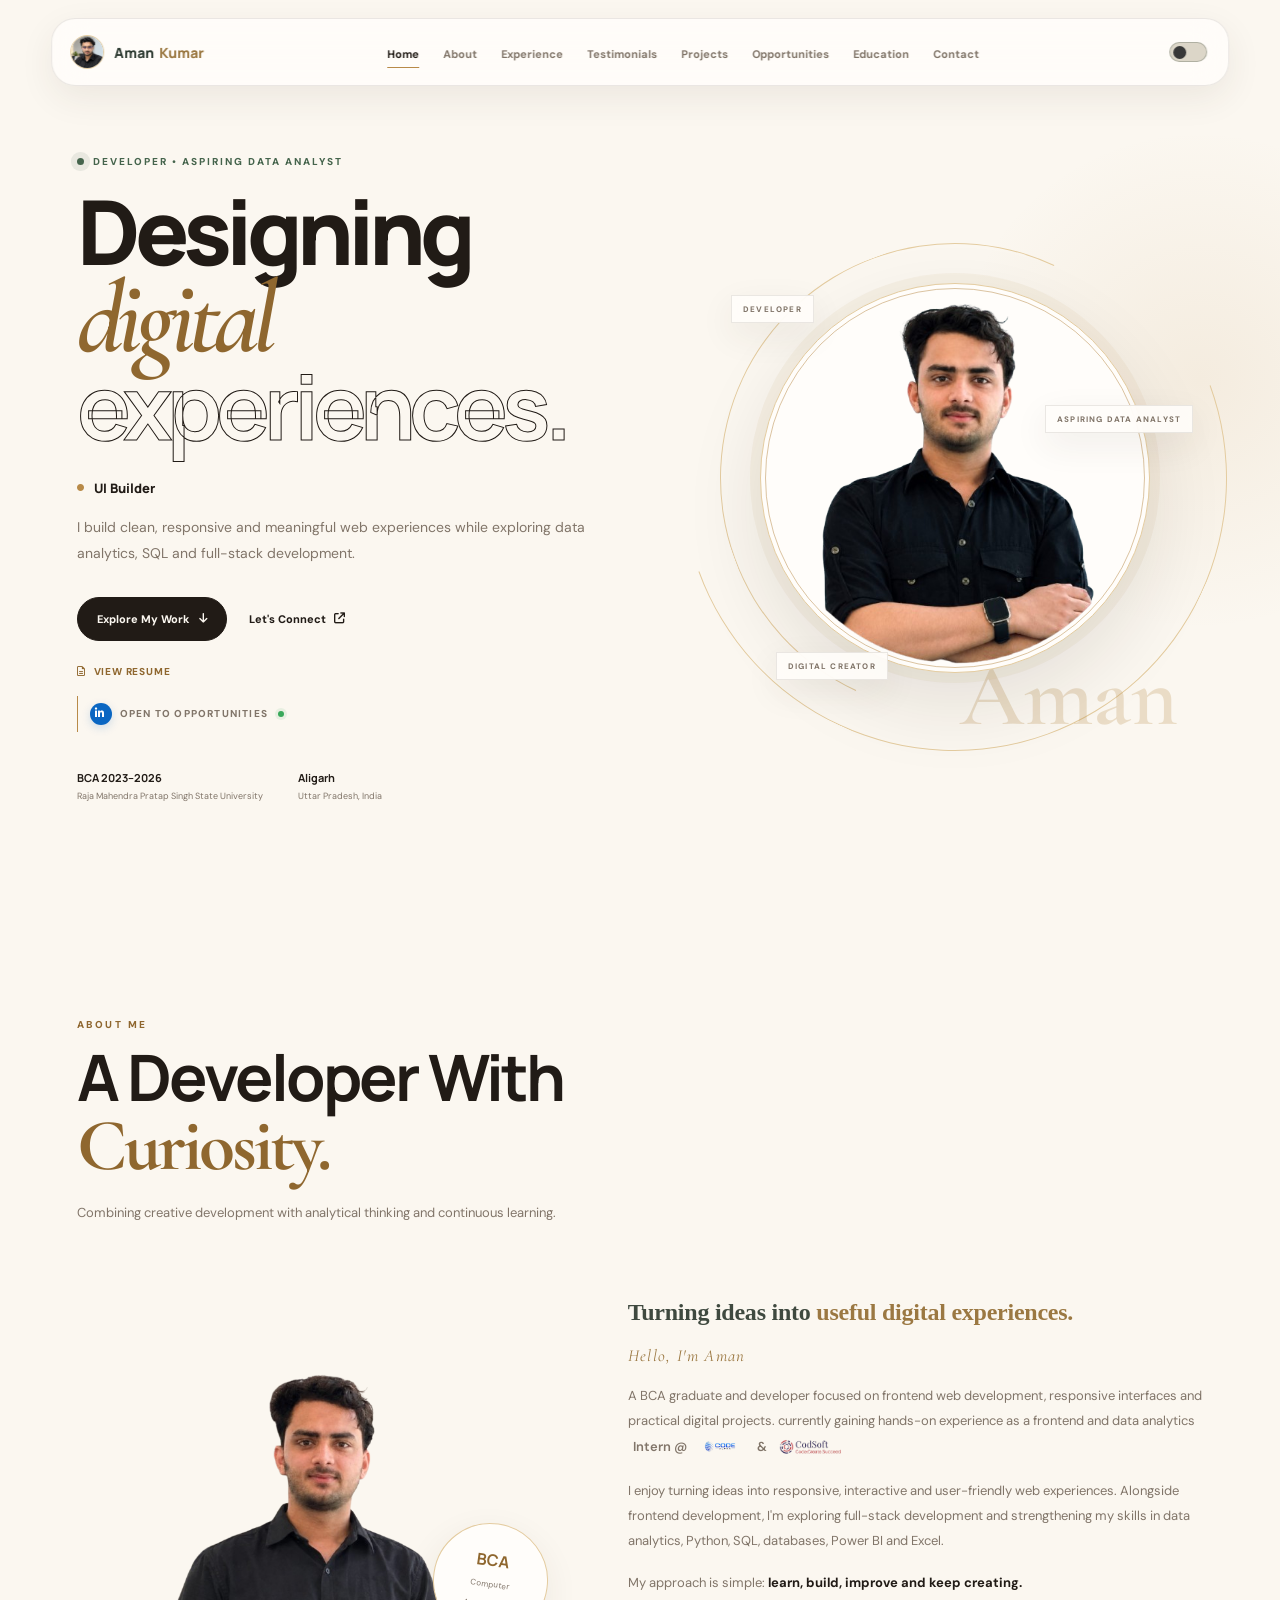
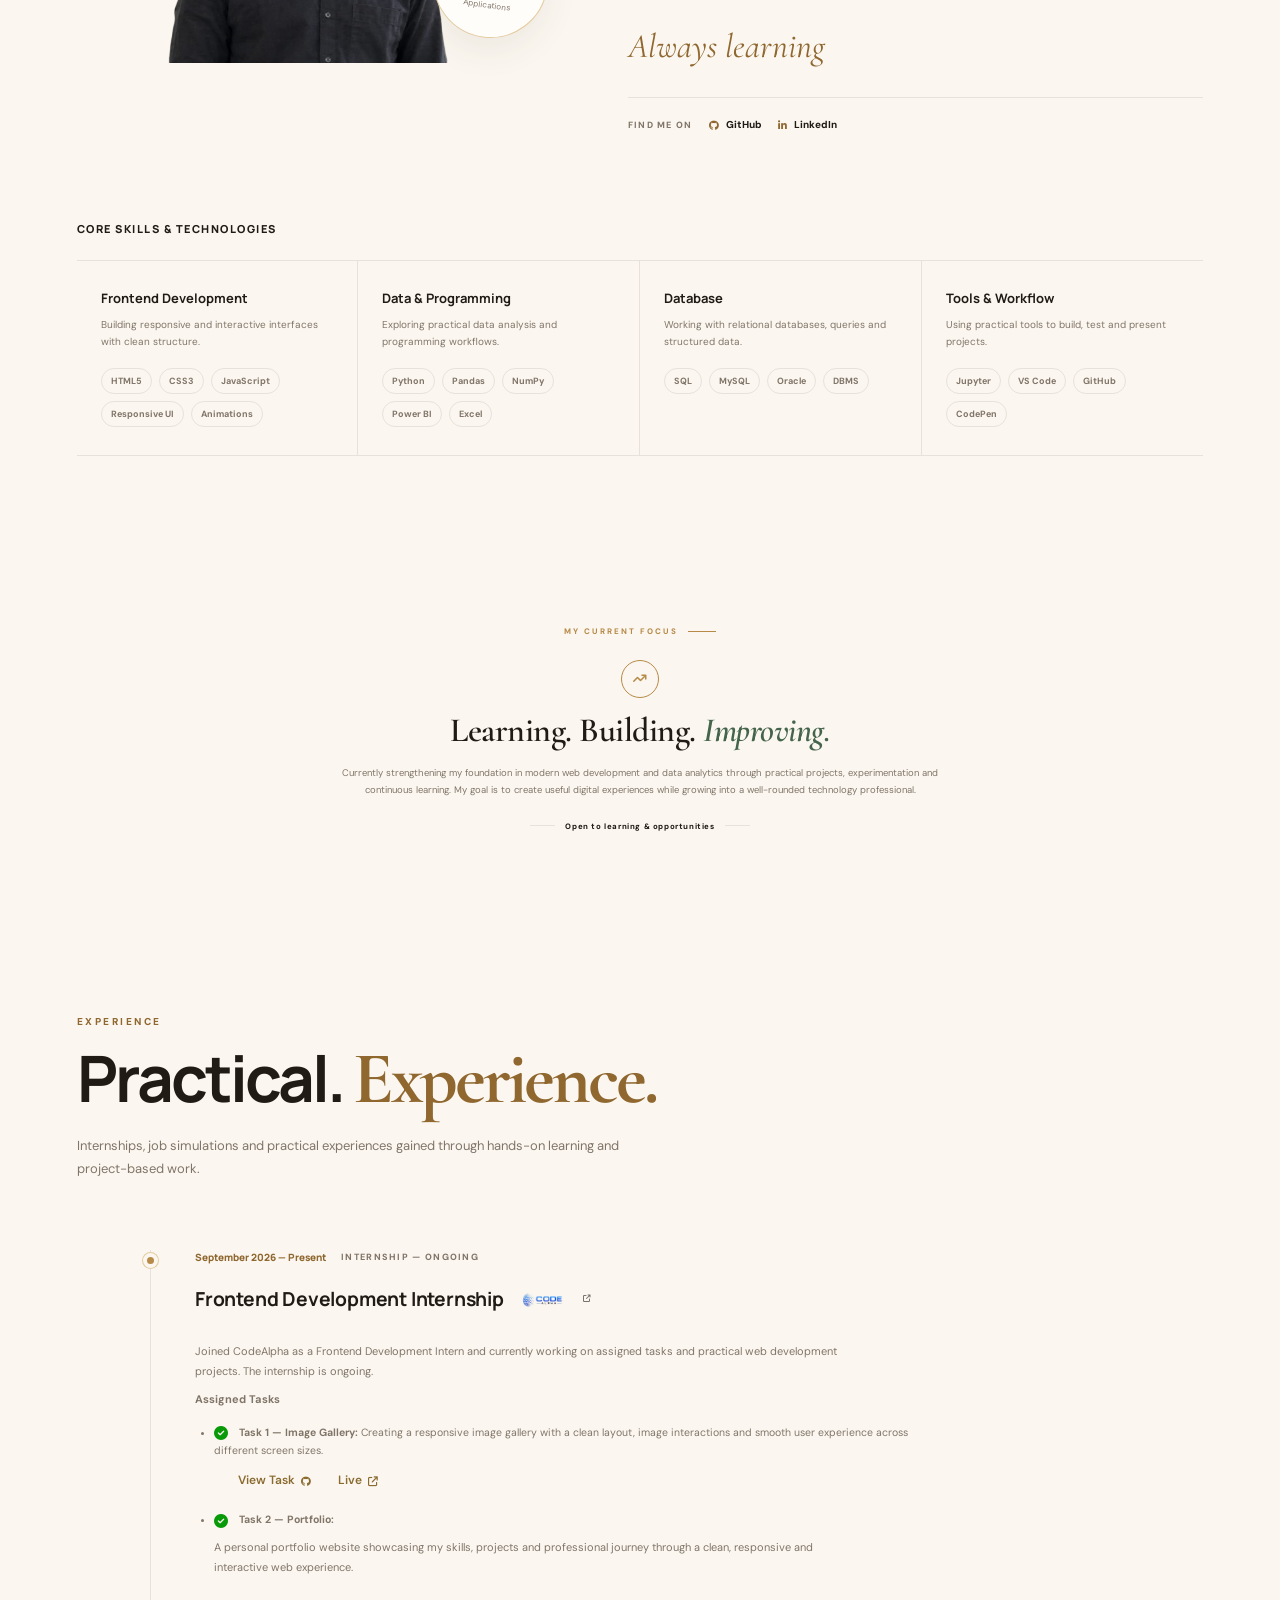
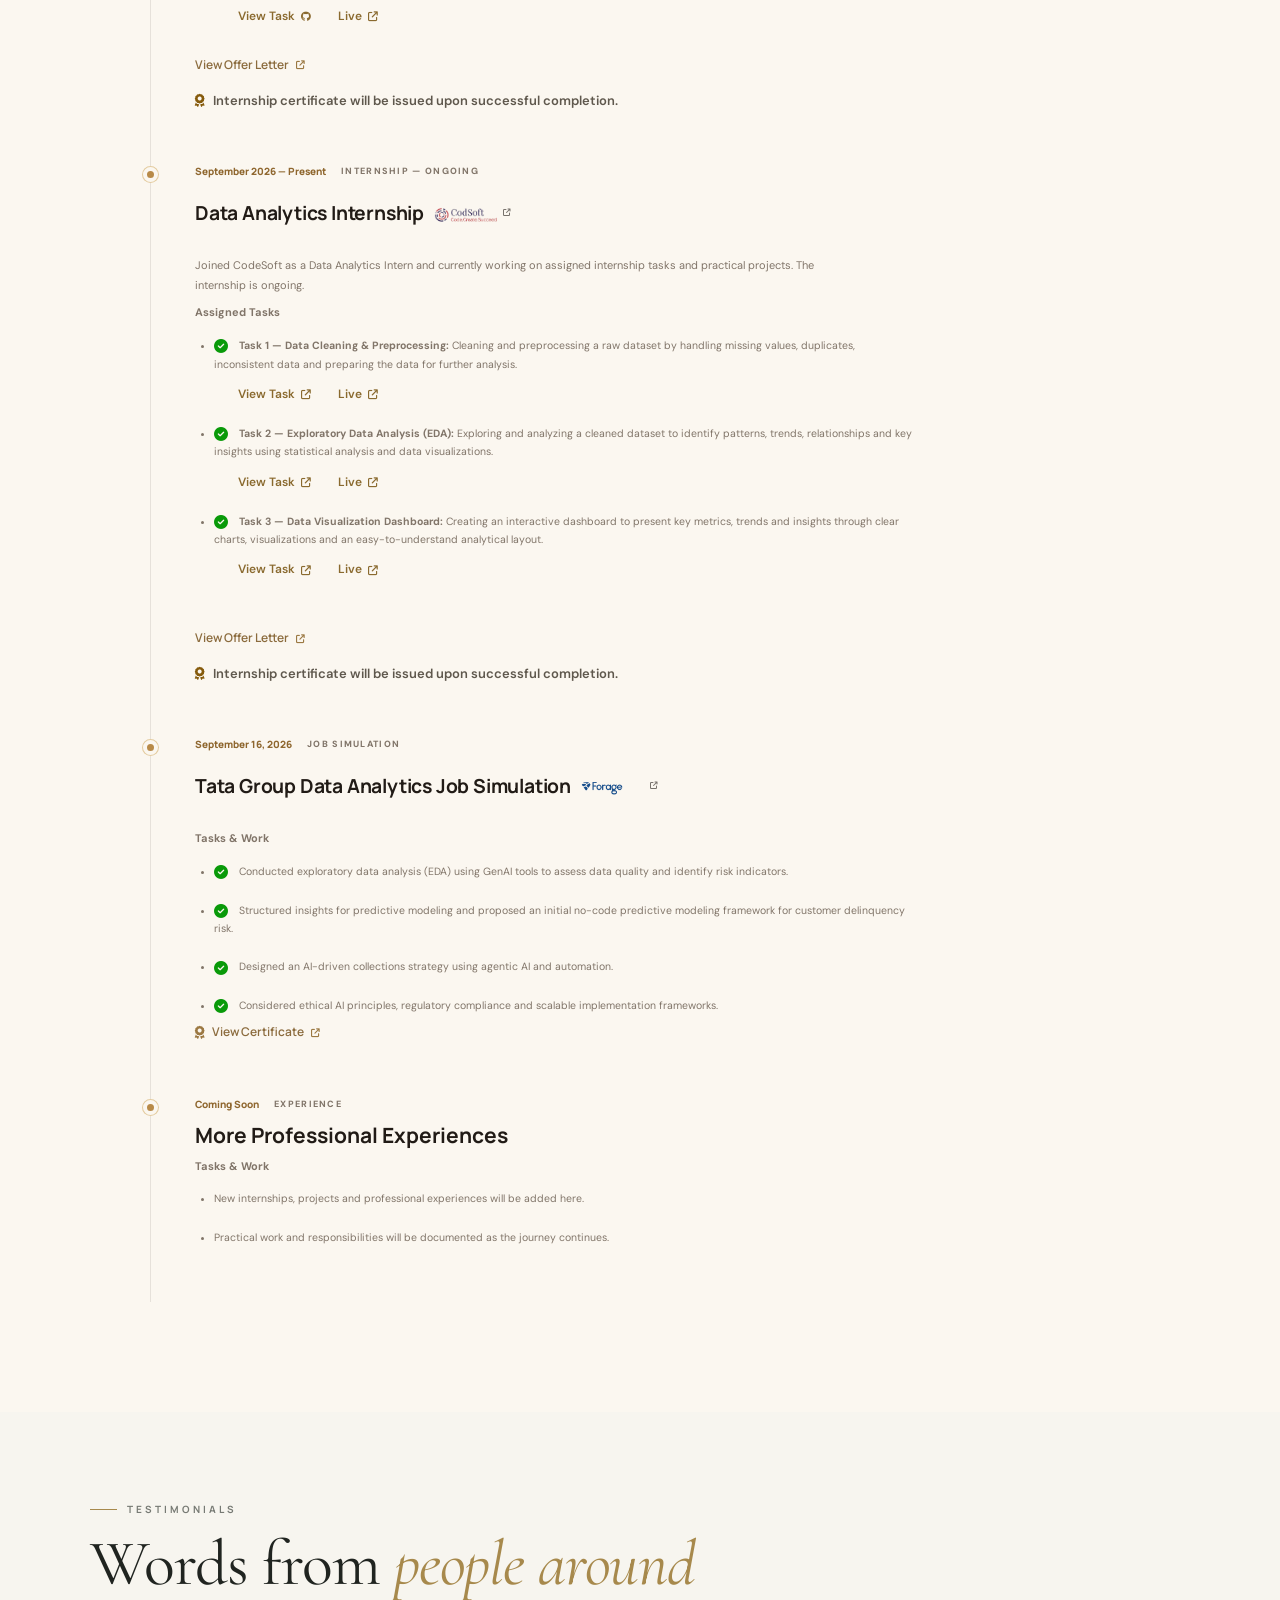
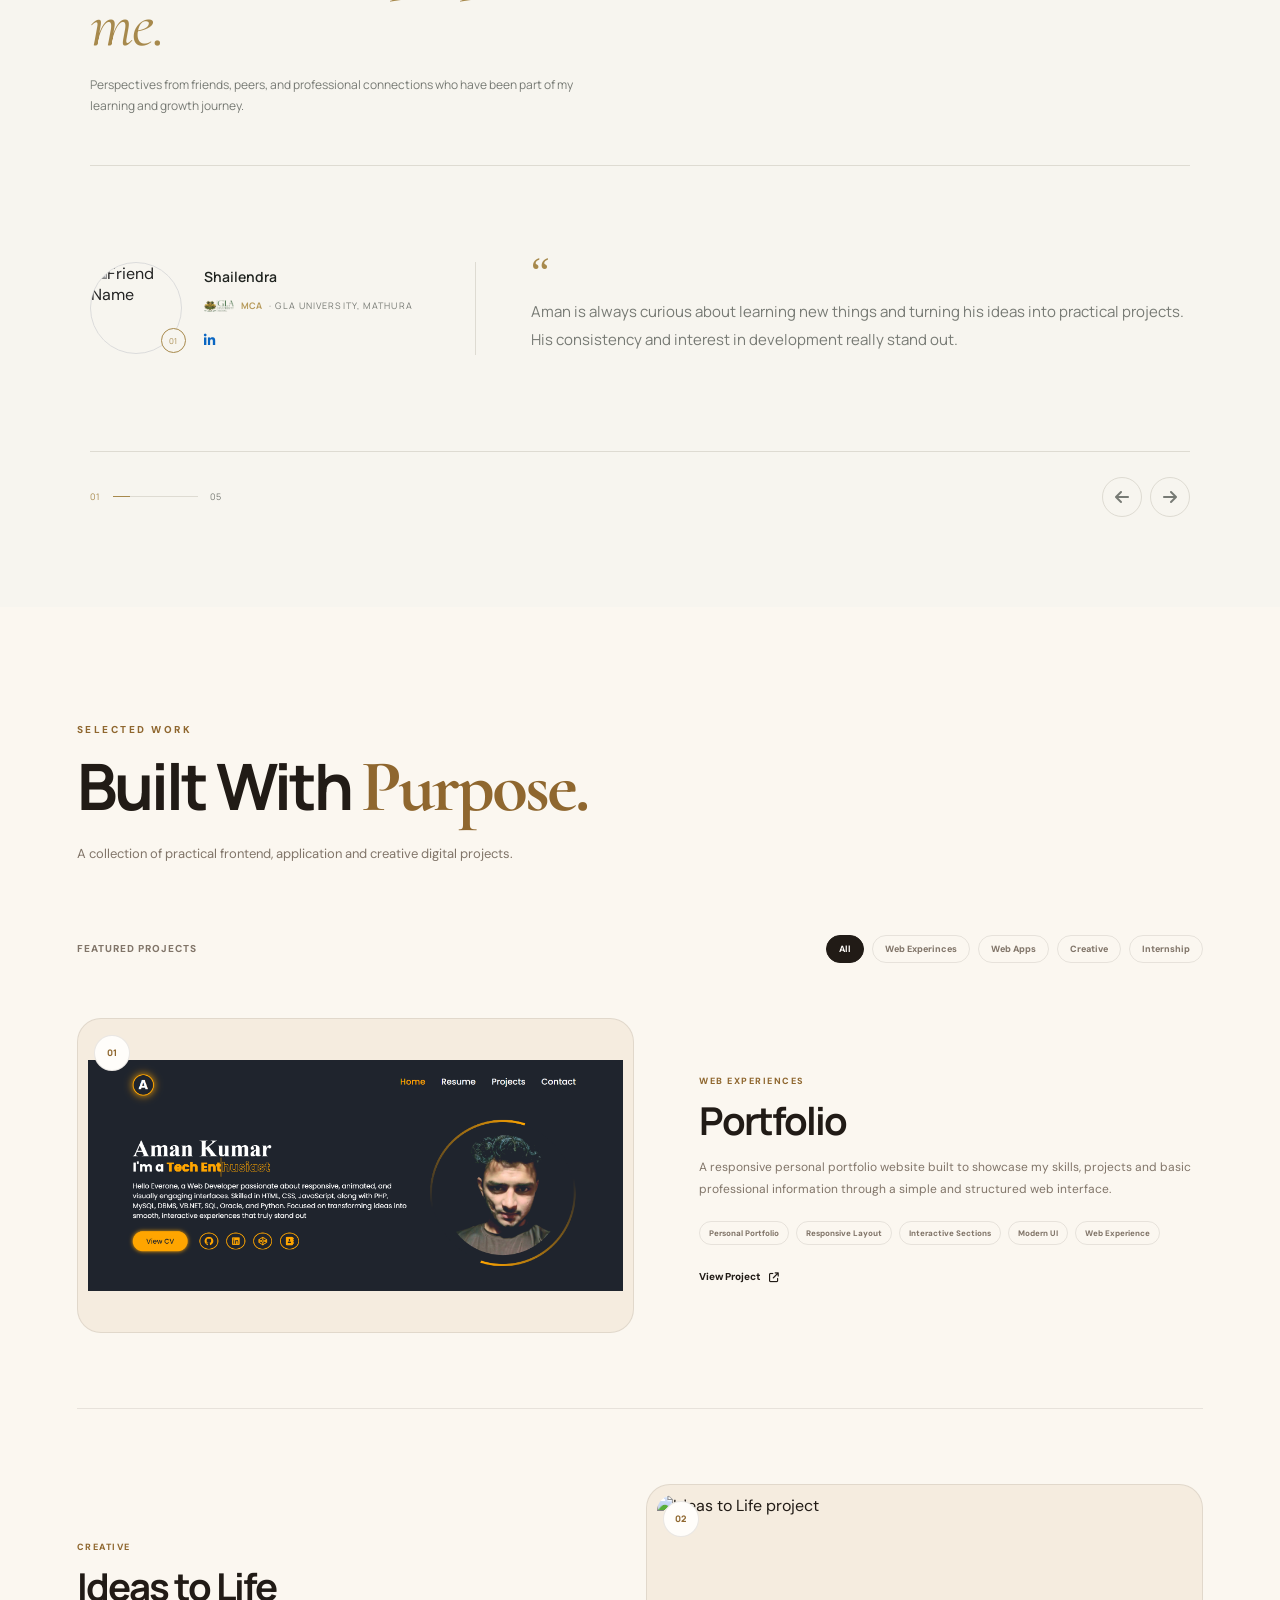
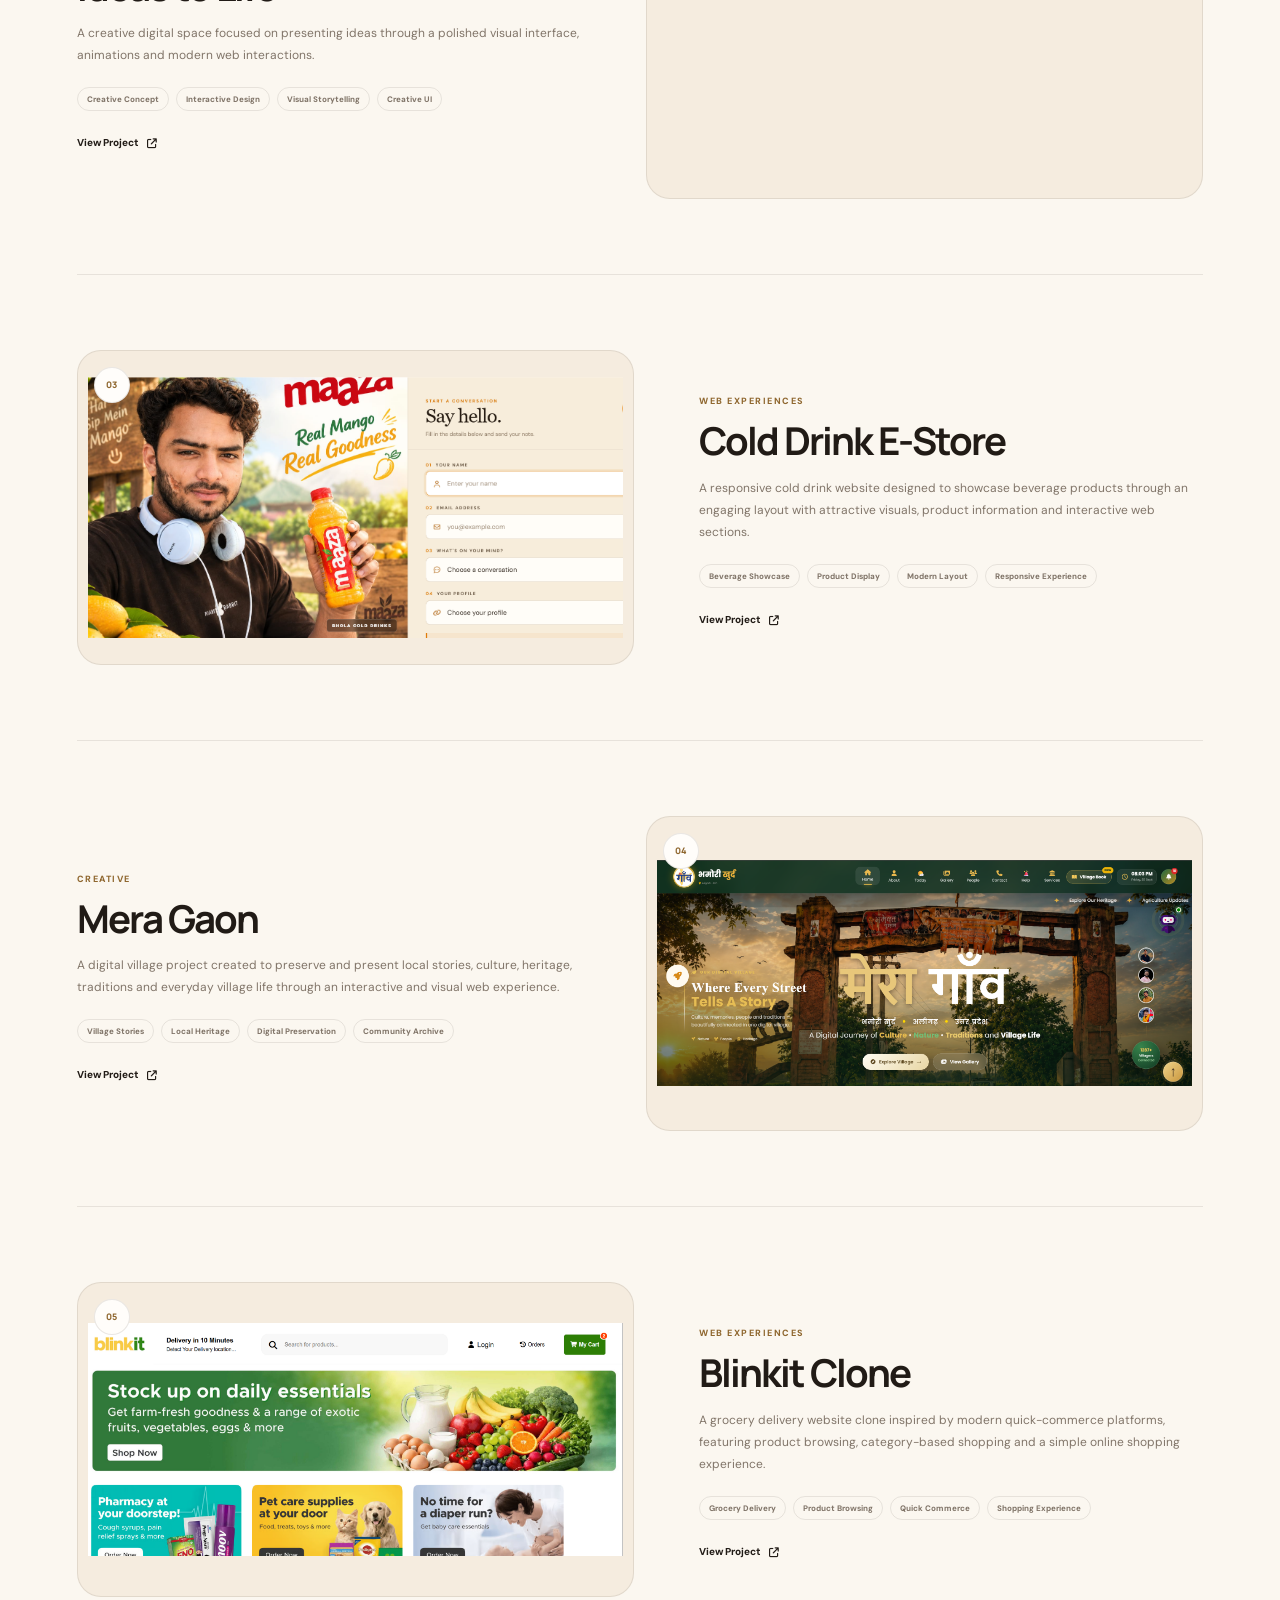
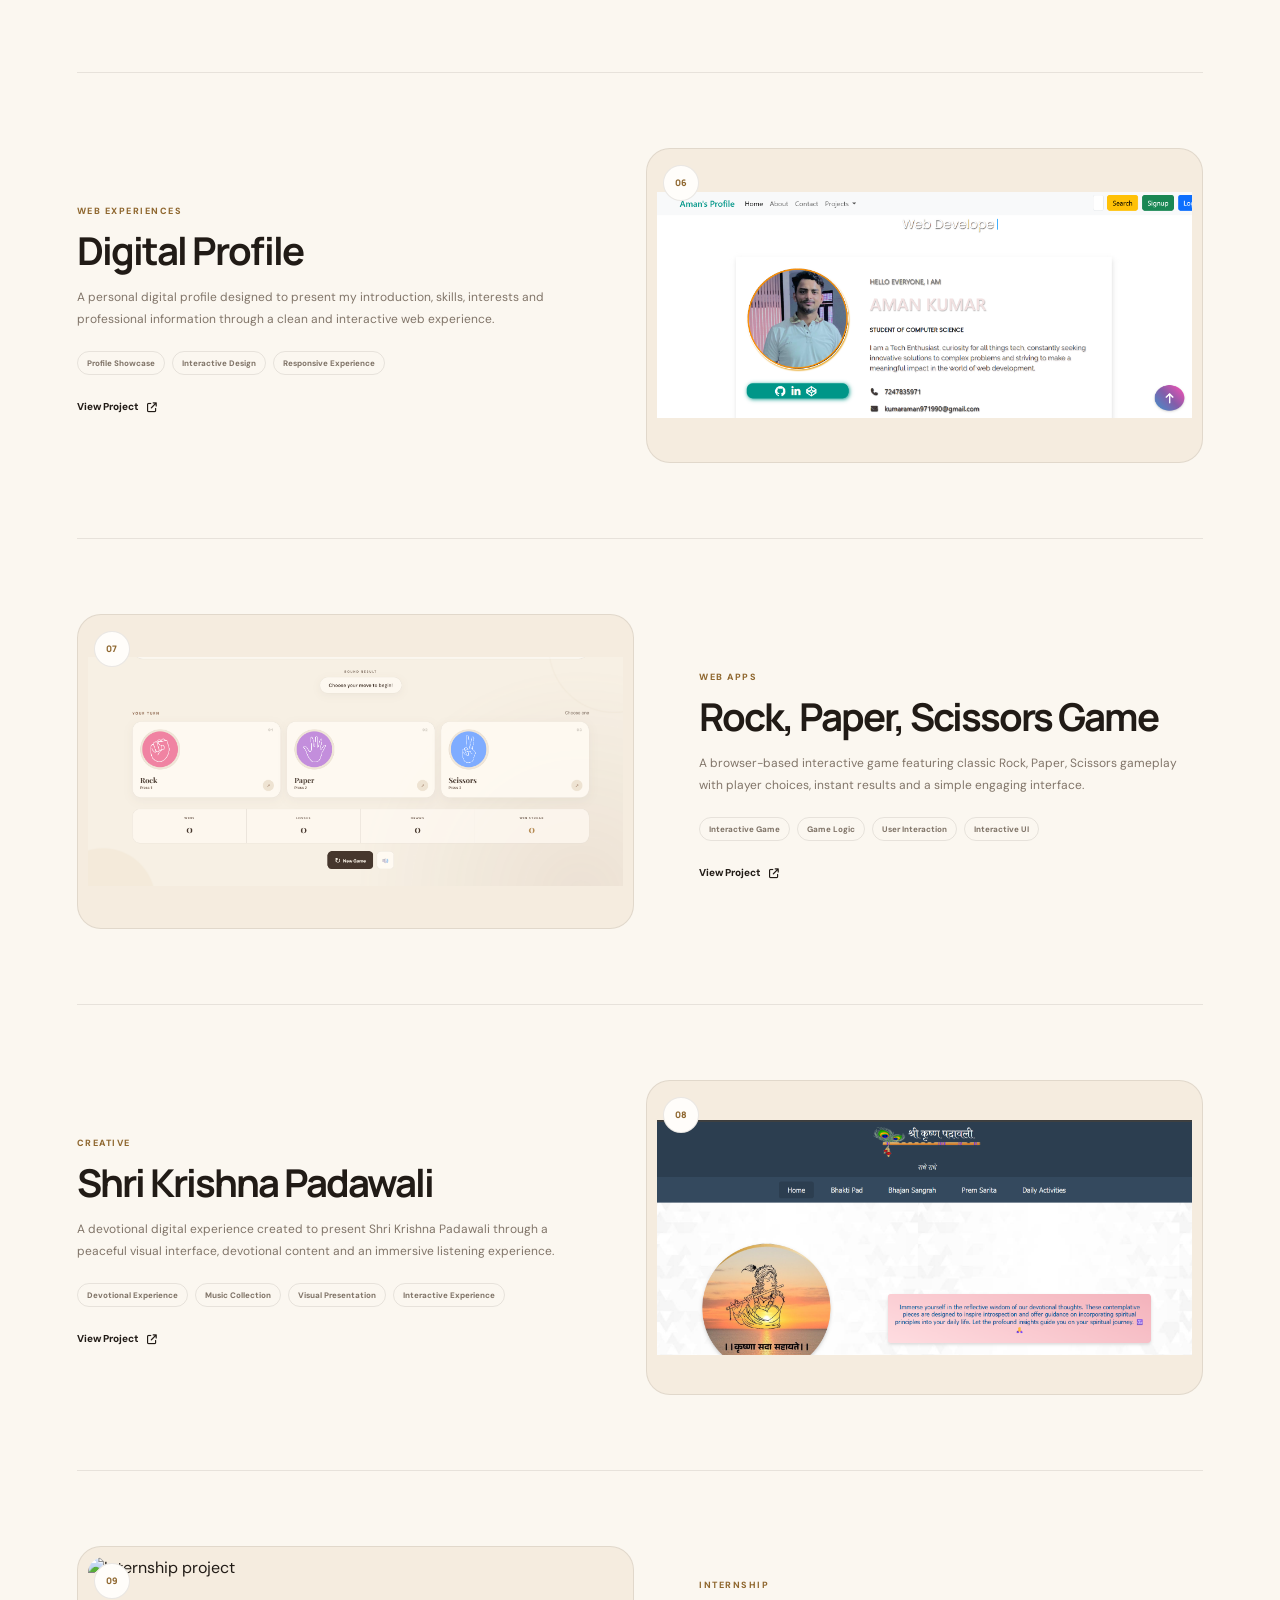
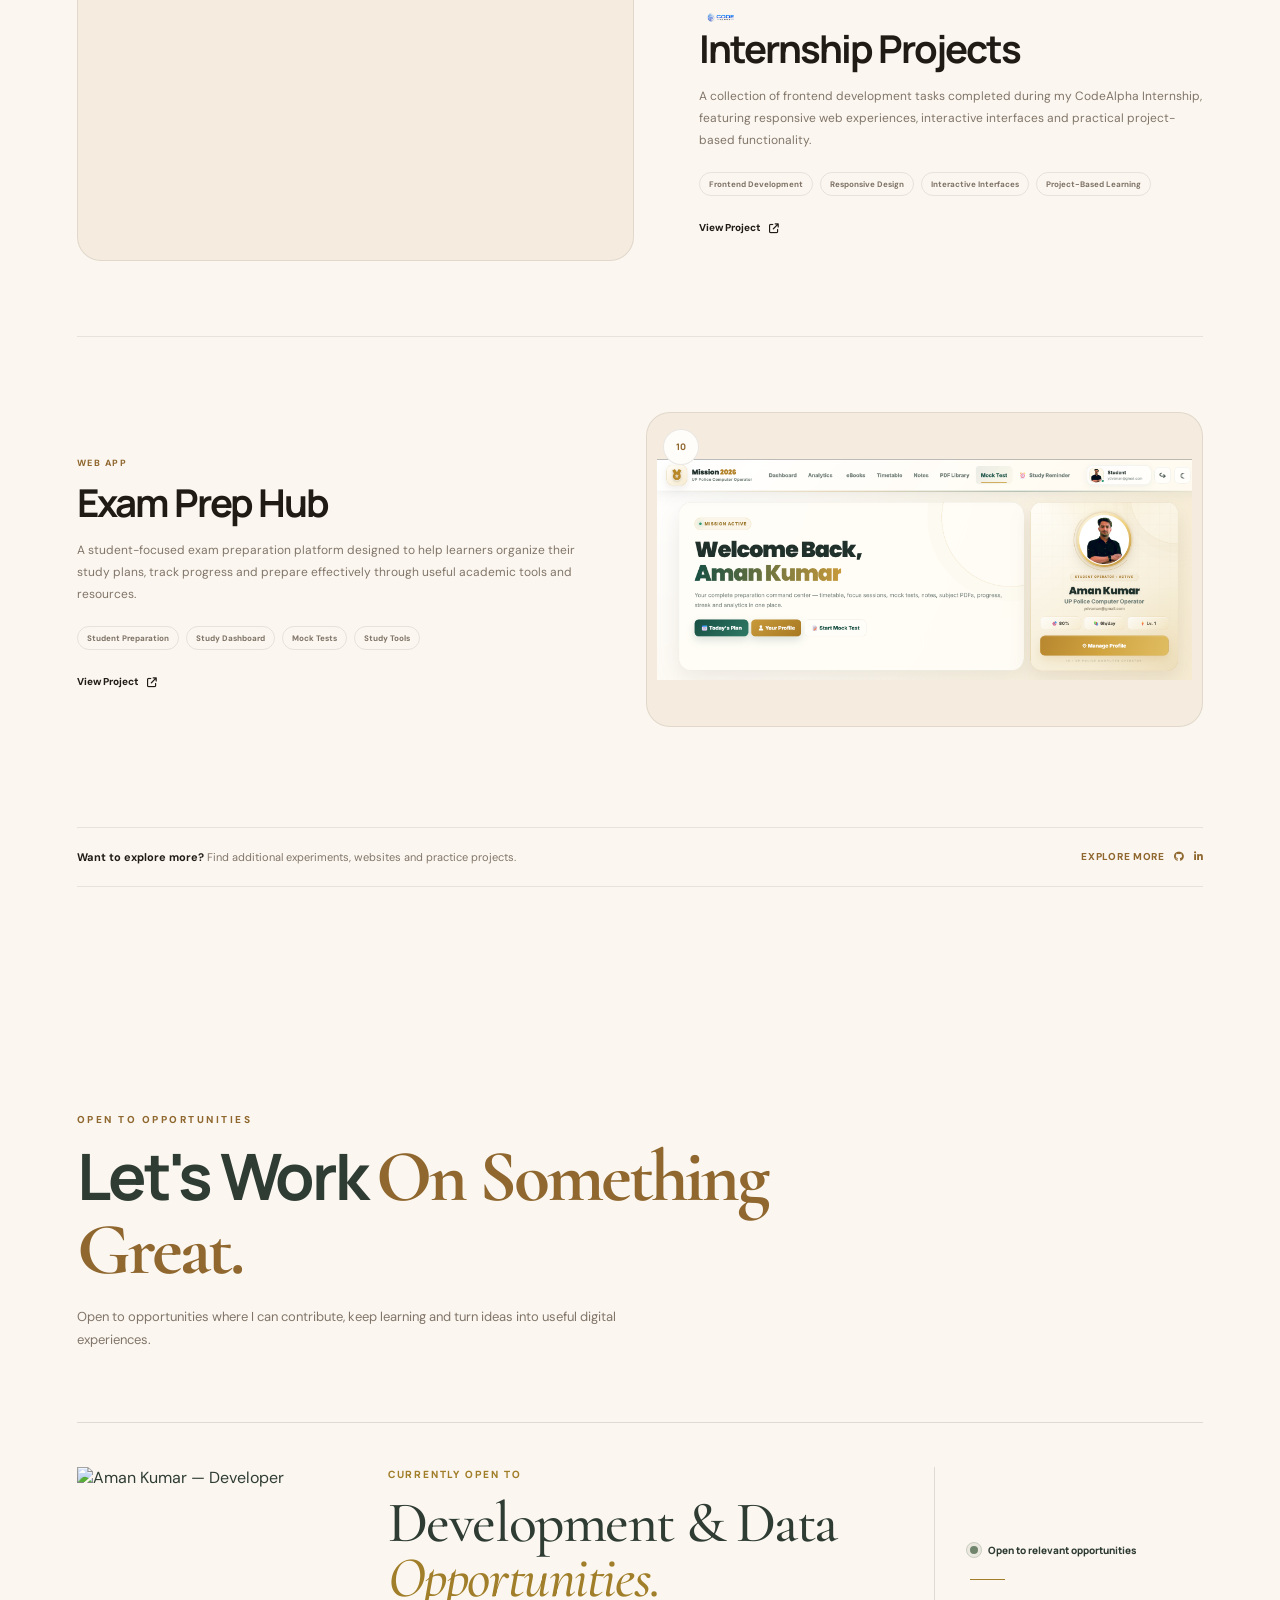
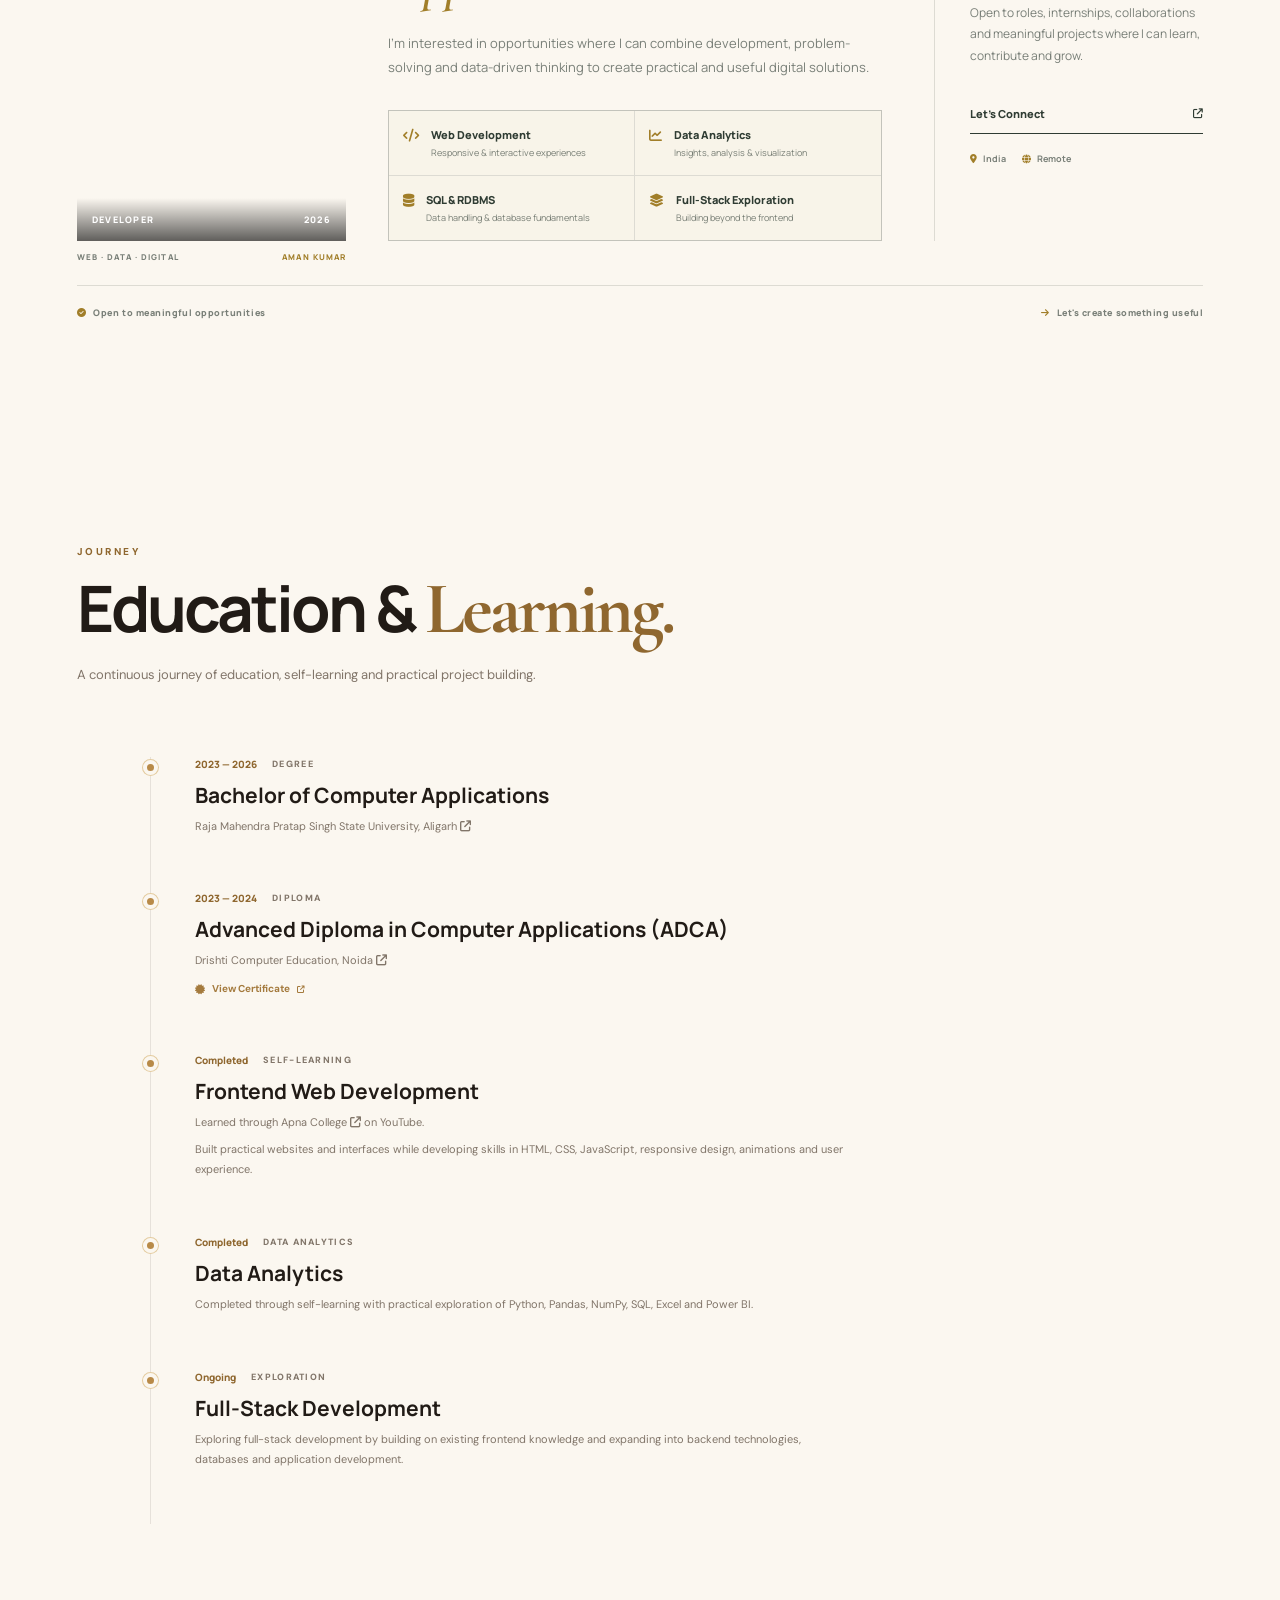
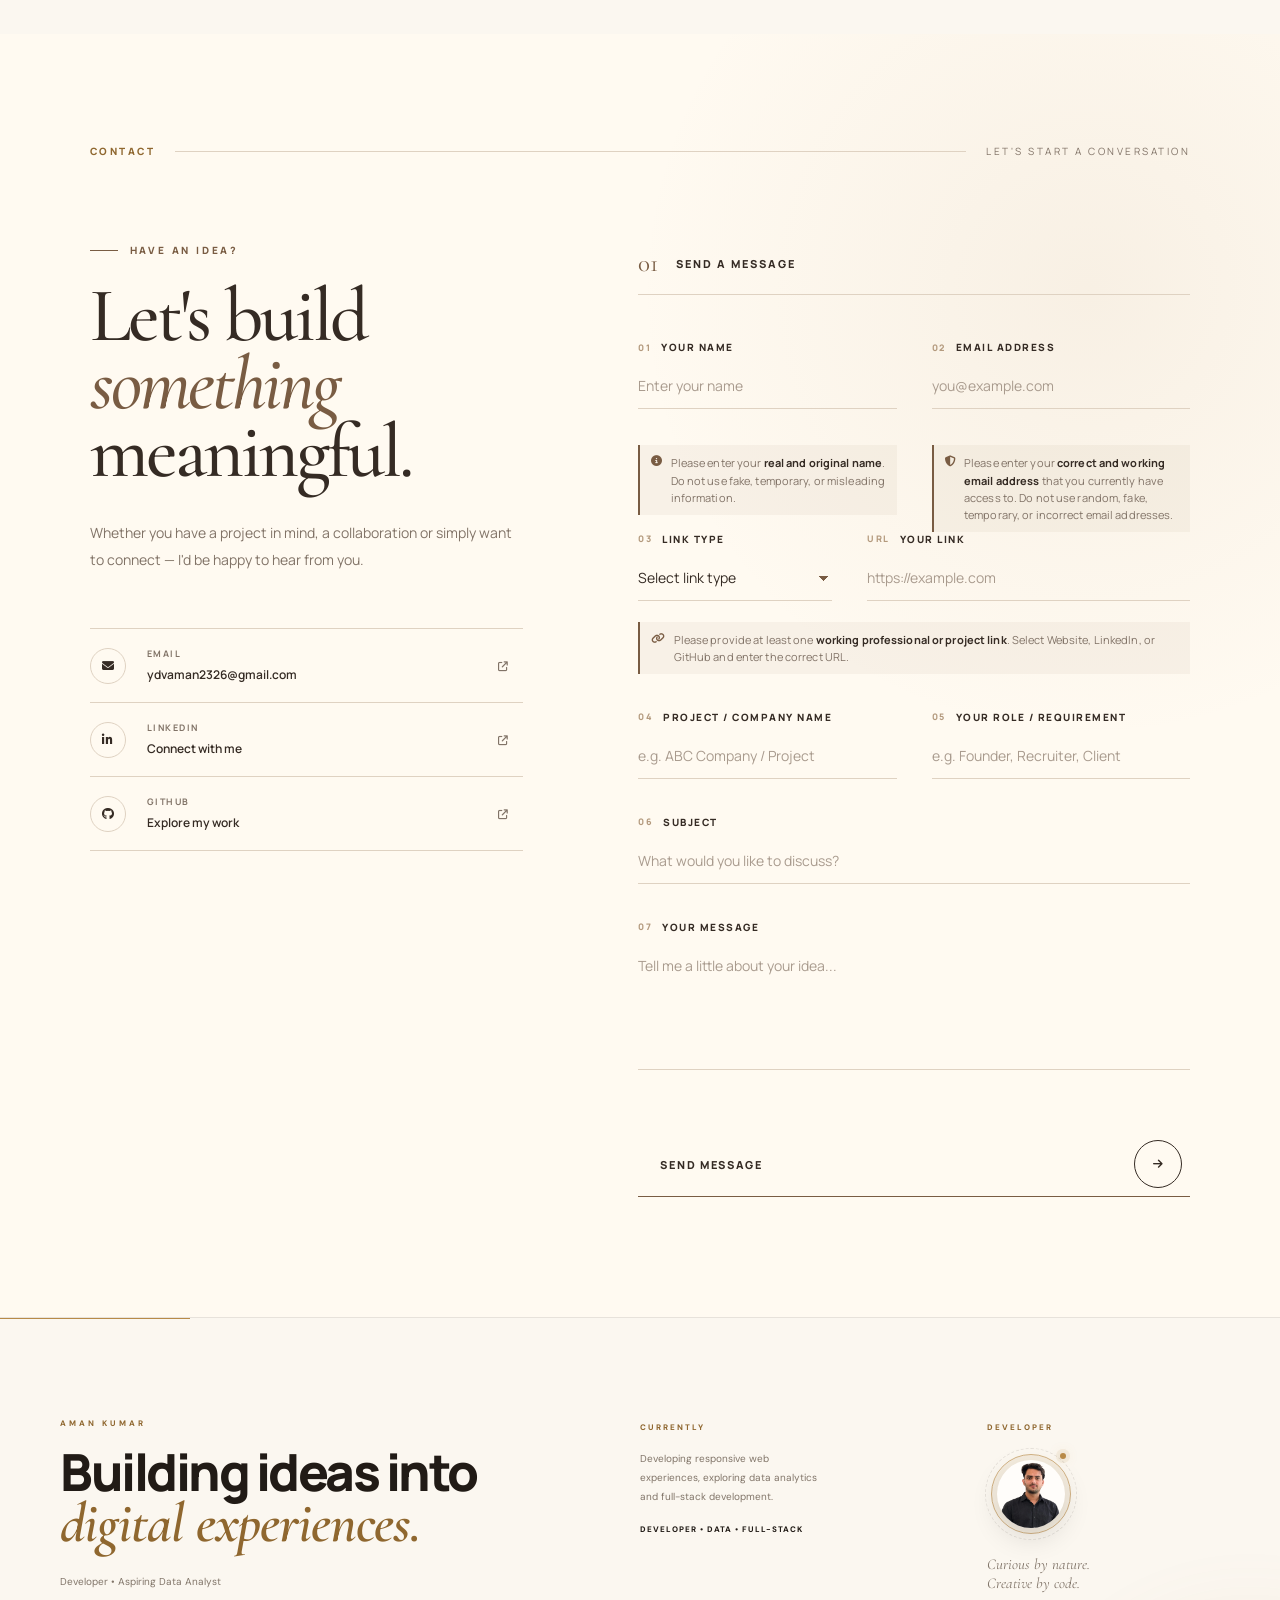
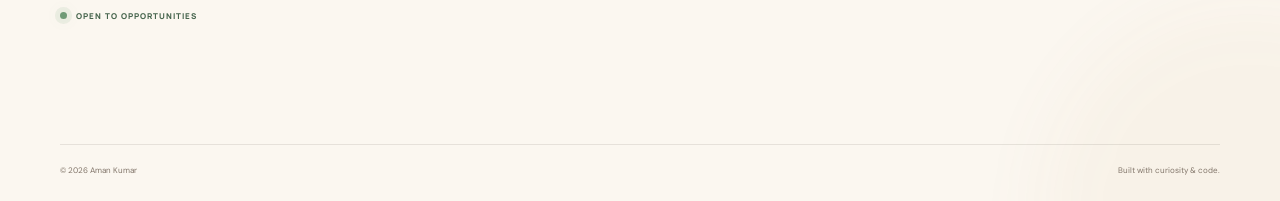
==== Task2/index.html @ e5b44f6e "initial commit" ====
<!DOCTYPE html>
<html lang="en">
<head>
<meta charset="UTF-8">
<meta name="viewport" content="width=device-width, initial-scale=1.0">

<meta name="description" content="Aman Kumar — Frontend Web Developer & Data Analytics Enthusiast creating responsive, interactive and practical digital experiences.">
<meta name="author" content="Aman Kumar">

<meta name="theme-color" content="#fbf7f0">

<title>Aman Kumar — Portfolio</title>

<link rel="preconnect" href="https://fonts.googleapis.com">
<link rel="preconnect" href="https://fonts.gstatic.com" crossorigin>

<link href="https://fonts.googleapis.com/css2?family=Cormorant+Garamond:wght@500;600;700&family=DM+Sans:wght@400;500;600;700&family=Manrope:wght@400;500;600;700;800&display=swap" rel="stylesheet">

<link rel="stylesheet"
href="https://cdnjs.cloudflare.com/ajax/libs/font-awesome/6.5.1/css/all.min.css">

<style>

/* =========================================================
   ROOT
========================================================= */

:root{
    --cream:#fbf7f0;
    --cream-2:#f5ecdf;
    --paper:#fffdfa;

    --ink:#211b16;
    --ink-2:#44392f;
    --muted:#817569;

    --gold:#b88a48;
    --gold-dark:#8f672f;
    --gold-light:#e4cca0;

    --green:#45644c;
    --green-dark:#304a36;

    --line:rgba(55,43,32,.10);
    --gold-soft:rgba(184,138,72,.10);
    --gold-glow:rgba(184,138,72,.20);

    --shadow:0 25px 70px rgba(63,47,32,.10);
    --shadow-soft:0 12px 35px rgba(63,47,32,.08);

    --ease:cubic-bezier(.22,.61,.36,1);

    --nav-height:68px;
}

body.dark{
    --cream:#11100e;
    --cream-2:#181613;
    --paper:#1d1a17;

    --ink:#f8f1e7;
    --ink-2:#ddd1c2;
    --muted:#a99c8d;

    --gold:#d0a15d;
    --gold-dark:#e1b875;
    --gold-light:#735b39;

    --green:#6f9777;
    --green-dark:#52715a;

    --line:rgba(255,245,230,.11);
    --gold-soft:rgba(208,161,93,.11);
    --gold-glow:rgba(208,161,93,.20);

    --shadow:0 25px 70px rgba(0,0,0,.30);
    --shadow-soft:0 12px 35px rgba(0,0,0,.24);
}


/* =========================================================
   RESET
========================================================= */

*{
    margin:0;
    padding:0;
    box-sizing:border-box;
}

html{
    scroll-behavior:smooth;
}

body{
    background:var(--cream);
    color:var(--ink);
    font-family:"DM Sans",sans-serif;
    overflow-x:hidden;
    transition:
        background .35s ease,
        color .35s ease;
}

body.no-scroll{
    overflow:hidden;
}

img{
    max-width:100%;
    display:block;
}

a{
    color:inherit;
    text-decoration:none;
}

button,
input,
textarea{
    font:inherit;
}

button{
    border:0;
}

::selection{
    background:var(--gold);
    color:#fff;
}


/* =========================================================
   SCROLL PROGRESS
========================================================= */

.scroll-progress{
    position:fixed;
    top:0;
    left:0;
    width:0;
    height:3px;
    background:var(--gold);
    z-index:100000;
}


/* =========================================================
   PRELOADER
========================================================= */

.preloader{
    position:fixed;
    inset:0;
    z-index:999999;
    display:grid;
    place-items:center;
    background:var(--cream);
    transition:
        opacity .55s ease,
        visibility .55s ease;
}

.preloader.hide{
    opacity:0;
    visibility:hidden;
    pointer-events:none;
}

.loader-inner{
    text-align:center;
}

.loader-logo{
    width:58px;
    height:58px;
    margin:auto;
    display:grid;
    place-items:center;
    border:1px solid var(--gold);
    border-radius:50%;
    color:var(--gold-dark);
    font-family:"Manrope",sans-serif;
    font-weight:800;
    letter-spacing:-1px;
    animation:loaderPulse 1.5s ease-in-out infinite;
}

.loader-text{
    margin-top:16px;
    color:var(--muted);
    font-size:10px;
    font-weight:800;
    letter-spacing:3px;
    text-transform:uppercase;
}

@keyframes loaderPulse{
    0%,100%{transform:scale(1);box-shadow:0 0 0 0 var(--gold-glow)}
    50%{transform:scale(1.06);box-shadow:0 0 0 12px transparent}
}


/* =========================================================
   CUSTOM CURSOR
========================================================= */

.cursor-dot,
.cursor-ring{
    position:fixed;
    pointer-events:none;
    z-index:100001;
    transform:translate(-50%,-50%);
}

.cursor-dot{
    width:6px;
    height:6px;
    border-radius:50%;
    background:var(--gold);
}

.cursor-ring{
    width:30px;
    height:30px;
    border:1px solid var(--gold);
    border-radius:50%;
    opacity:.55;
    transition:
        width .25s ease,
        height .25s ease,
        opacity .25s ease;
}

.cursor-ring.active{
    width:48px;
    height:48px;
    opacity:.8;
}


/* =========================================================
   NAVBAR
========================================================= */

.navbar{
    position:fixed;
    top:18px;
    left:50%;
    transform:translateX(-50%);
    z-index:10000;

    width:min(1180px,92%);
    min-height:68px;

    display:flex;
    align-items:center;
    justify-content:space-between;
    gap:20px;

    padding:10px 14px 10px 18px;

    background:color-mix(in srgb,var(--paper) 88%,transparent);
    border:1px solid var(--line);
    border-radius:24px;

    backdrop-filter:blur(18px);
    -webkit-backdrop-filter:blur(18px);

    box-shadow:var(--shadow-soft);

    transition:
        top .3s ease,
        background .3s ease,
        box-shadow .3s ease;
}

.navbar.scrolled{
    top:10px;
    box-shadow:var(--shadow);
}

.logo{
    display:flex;
    align-items:center;
    gap:10px;

    font-family:"Manrope",sans-serif;
    font-size:14px;
    font-weight:800;
    white-space:nowrap;
}

.logo-mark{
    width:38px;
    height:38px;
    display:grid;
    place-items:center;

    border:1px solid var(--gold-light);
    border-radius:50%;

    color:var(--gold-dark);
    font-size:11px;
    letter-spacing:-.5px;
}

.nav-links{
    list-style:none;
    display:flex;
    align-items:center;
    gap:24px;
}

.nav-links a{
    position:relative;
    color:var(--muted);
    font-size:11px;
    font-weight:700;
    transition:.3s ease;
}

.nav-links a::after{
    content:"";
    position:absolute;
    left:0;
    bottom:-7px;
    width:0;
    height:1px;
    background:var(--gold);
    transition:.3s ease;
}

.nav-links a:hover,
.nav-links a.active{
    color:var(--ink);
}

.nav-links a:hover::after,
.nav-links a.active::after{
    width:100%;
}

.nav-controls{
    display:flex;
    align-items:center;
    gap:7px;
}

.icon-btn{
    width:40px;
    height:40px;

    display:grid;
    place-items:center;

    border:1px solid var(--line);
    border-radius:50%;

    background:transparent;
    color:var(--ink);

    cursor:pointer;
    transition:.3s var(--ease);
}

.icon-btn:hover{
    color:var(--gold-dark);
    border-color:var(--gold);
    transform:translateY(-2px);
}

.menu-btn{
    display:none;
}


/* =========================================================
   HERO
========================================================= */

.ak-hero{
    position:relative;
    min-height:100vh;
    max-width:1500px;
    margin:auto;

    padding:155px 6% 100px;

    display:flex;
    align-items:center;

    overflow:hidden;
}

.ak-hero::before{
    content:"";
    position:absolute;
    width:520px;
    height:520px;
    right:-180px;
    top:120px;

    border-radius:50%;

    background:radial-gradient(
        circle,
        var(--gold-soft),
        transparent 68%
    );

    pointer-events:none;
}

.ak-hero-container{
    position:relative;
    width:100%;

    display:grid;
    grid-template-columns:1.05fr .95fr;
    align-items:center;

    gap:80px;
}

.ak-hero-content{
    position:relative;
    z-index:2;
}

.ak-hero-kicker{
    display:flex;
    align-items:center;
    gap:9px;

    margin-bottom:22px;

    color:var(--green);
    font-size:10px;
    font-weight:800;
    letter-spacing:2px;
}

.ak-hero-kicker span{
    width:7px;
    height:7px;
    border-radius:50%;
    background:var(--green);

    box-shadow:0 0 0 6px color-mix(
        in srgb,
        var(--green) 10%,
        transparent
    );

    animation:livePulse 1.8s infinite;
}

@keyframes livePulse{
    0%,100%{box-shadow:0 0 0 0 color-mix(in srgb,var(--green) 16%,transparent)}
    50%{box-shadow:0 0 0 7px transparent}
}

.ak-opportunity{
    display:inline-flex;
    align-items:center;
    gap:8px;

    margin-top:18px;
    padding:7px 12px;

    border-left:1px solid var(--gold);
    color:var(--muted);

    font-size:10px;
    font-weight:800;
    letter-spacing:1.2px;
    text-transform:uppercase;
}

.ak-opportunity-dot{
    width:7px;
    height:7px;
    border-radius:50%;
    background:var(--green);

    box-shadow:0 0 0 5px color-mix(
        in srgb,
        var(--green) 9%,
        transparent
    );
}

.ak-hero-title{
    max-width:850px;

    font-family:"Manrope",sans-serif;
    font-size:clamp(52px,7vw,104px);
    line-height:.91;
    letter-spacing:-6px;
    font-weight:800;
}

.ak-hero-title em{
    color:var(--gold-dark);
    font-family:"Cormorant Garamond",serif;
    font-size:1.15em;
    font-weight:600;
}

.ak-hero-title strong{
    display:block;
    color:transparent;
    -webkit-text-stroke:1px var(--ink);
}

.ak-hero-role{
    display:flex;
    align-items:center;
    gap:10px;

    margin-top:32px;

    font-family:"Manrope",sans-serif;
    font-size:13px;
    font-weight:800;
}

.ak-hero-role i{
    color:var(--gold);
    font-size:7px;
}

.ak-hero-description{
    max-width:570px;
    margin-top:17px;

    color:var(--muted);
    font-size:14px;
    line-height:1.9;
}

.ak-hero-actions{
    display:flex;
    align-items:center;
    flex-wrap:wrap;
    gap:22px;

    margin-top:30px;
}

.ak-btn-primary{
    display:inline-flex;
    align-items:center;
    gap:10px;

    padding:14px 19px;

    background:var(--ink);
    color:var(--cream);

    border:1px solid var(--ink);
    border-radius:100px;

    font-size:11px;
    font-weight:800;

    transition:.35s var(--ease);
}

.ak-btn-primary:hover{
    transform:translateY(-3px);
    background:var(--gold-dark);
    border-color:var(--gold-dark);
}

.ak-btn-link{
    display:inline-flex;
    align-items:center;
    gap:8px;

    color:var(--ink);

    font-size:11px;
    font-weight:800;

    transition:.3s ease;
}

.ak-btn-link:hover{
    color:var(--gold-dark);
    transform:translateX(4px);
}

.ak-hero-meta{
    display:flex;
    flex-wrap:wrap;
    gap:35px;

    margin-top:38px;
}

.ak-hero-meta div{
    display:flex;
    flex-direction:column;
    gap:5px;
}

.ak-hero-meta strong{
    font-family:"Manrope",sans-serif;
    font-size:11px;
}

.ak-hero-meta span{
    color:var(--muted);
    font-size:9px;
}

.resume-actions{
    display:flex;
    align-items:center;
    gap:14px;
    margin-top:24px;
}

.resume-link{
    display:inline-flex;
    align-items:center;
    gap:8px;

    color:var(--gold-dark);

    font-size:10px;
    font-weight:800;
    letter-spacing:.8px;
    text-transform:uppercase;

    transition:.3s ease;
}

.resume-link:hover{
    transform:translateX(4px);
    color:var(--ink);
}

.ak-hero-visual{
    position:relative;
    min-height:610px;

    display:grid;
    place-items:center;

    isolation:isolate;
}

.ak-hero-photo{
    position:relative;
    z-index:2;

    width:min(390px,72vw);
    aspect-ratio:1;

    padding:8px;

    overflow:hidden;

    border-radius:50%;

    border:1px solid var(--gold-light);

    background:var(--paper);

    box-shadow:
        0 30px 80px color-mix(
            in srgb,
            var(--ink) 11%,
            transparent
        ),
        0 0 0 10px color-mix(
            in srgb,
            var(--gold) 7%,
            transparent
        );

    transition:
        box-shadow .4s ease,
        transform .5s var(--ease);
}

.ak-hero-photo::before{
    content:"";
    position:absolute;
    inset:4px;

    border:1px solid color-mix(
        in srgb,
        var(--gold) 50%,
        transparent
    );

    border-radius:50%;
    pointer-events:none;
    z-index:2;
}

.ak-hero-photo img{
    width:100%;
    height:100%;

    object-fit:cover;
    object-position:center;

    border-radius:50%;

    transition:transform .8s var(--ease);
}

.ak-hero-photo:hover img{
    transform:scale(1.045);
}

.ak-photo-fallback{
    position:absolute;
    inset:8px;

    display:none;
    place-items:center;

    border-radius:50%;

    background:
        radial-gradient(
            circle at 35% 25%,
            var(--gold-soft),
            transparent 40%
        ),
        var(--cream-2);

    color:var(--gold-dark);

    font-family:"Cormorant Garamond",serif;
    font-size:70px;
    font-weight:700;
}

.ak-orbit{
    position:absolute;
    z-index:0;

    border:1px solid var(--gold-light);
    border-radius:50%;

    pointer-events:none;
}

.ak-orbit-one{
    width:470px;
    height:470px;

    transform:rotate(-20deg);
    border-right-color:transparent;
    border-bottom-color:transparent;

    animation:orbitRotate 18s linear infinite;
}

.ak-orbit-two{
    width:545px;
    height:545px;

    transform:rotate(25deg);
    border-left-color:transparent;
    border-top-color:transparent;

    animation:orbitRotateReverse 24s linear infinite;
}

@keyframes orbitRotate{
    to{transform:rotate(340deg)}
}

@keyframes orbitRotateReverse{
    to{transform:rotate(-335deg)}
}

.ak-floating-tag{
    position:absolute;
    z-index:4;

    padding:8px 11px;

    border:1px solid var(--line);
    background:color-mix(
        in srgb,
        var(--paper) 90%,
        transparent
    );

    backdrop-filter:blur(12px);

    color:var(--muted);

    font-size:8px;
    font-weight:800;
    letter-spacing:1.2px;

    box-shadow:var(--shadow-soft);
}

.ak-tag-one{
    top:20%;
    left:5%;
    animation:floatTag 5s ease-in-out infinite;
}

.ak-tag-two{
    right:2%;
    top:38%;
    animation:floatTag 6s ease-in-out infinite .7s;
}

.ak-tag-three{
    left:14%;
    bottom:17%;
    animation:floatTag 5.5s ease-in-out infinite 1s;
}

@keyframes floatTag{
    0%,100%{transform:translateY(0)}
    50%{transform:translateY(-9px)}
}

.ak-hero-number{
    position:absolute;
    right:5%;
    bottom:7%;

    color:color-mix(
        in srgb,
        var(--gold) 25%,
        transparent
    );

    font-family:"Cormorant Garamond",serif;
    font-size:90px;
    line-height:1;
    font-weight:600;
}


/* =========================================================
   SECTION SYSTEM
========================================================= */

.section{
    max-width:1400px;
    margin:auto;
    padding:110px 6%;
}

.section-head{
    max-width:700px;
    margin-bottom:70px;
}

.section-kicker{
    display:inline-block;
    margin-bottom:14px;

    color:var(--gold-dark);

    font-size:10px;
    font-weight:800;
    letter-spacing:2.5px;
    text-transform:uppercase;
}

.section-head h2{
    font-family:"Manrope",sans-serif;
    font-size:clamp(36px,5vw,66px);
    line-height:1;
    letter-spacing:-3px;
}

.section-head h2 span{
    color:var(--gold-dark);
    font-family:"Cormorant Garamond",serif;
    font-size:1.15em;
}

.section-head p{
    max-width:550px;
    margin-top:18px;

    color:var(--muted);
    font-size:13px;
    line-height:1.8;
}


/* =========================================================
   ABOUT
========================================================= */

.about-layout{
    display:grid;
    grid-template-columns:.9fr 1.1fr;
    gap:80px;
    align-items:center;
}

.about-visual{
    position:relative;
}

.about-image{
    position:relative;

    width:90%;
    height:500px;

    overflow:hidden;

    border-radius:44% 44% 18px 18px;

    background:var(--cream-2);
    border:1px solid var(--line);
}

.about-image img{
    width:100%;
    height:100%;
    object-fit:cover;
}

.about-image-fallback{
    position:absolute;
    inset:0;

    display:none;
    place-items:center;

    background:var(--cream-2);

    color:var(--gold-dark);

    font-family:"Cormorant Garamond",serif;
    font-size:48px;
    font-weight:700;
    text-align:center;
}

.about-stamp{
    position:absolute;
    right:0;
    bottom:25px;

    width:115px;
    height:115px;

    display:grid;
    place-items:center;

    border:1px solid var(--gold-light);
    border-radius:50%;

    background:var(--paper);

    box-shadow:var(--shadow-soft);

    transform:rotate(8deg);
}

.about-stamp div{
    text-align:center;
}

.about-stamp strong{
    display:block;

    color:var(--gold-dark);

    font-family:"Manrope",sans-serif;
    font-size:16px;
}

.about-stamp span{
    color:var(--muted);
    font-size:8px;
    line-height:1.4;
}

.about-copy h3{
    max-width:600px;

    font-family:"Manrope",sans-serif;
    font-size:clamp(27px,3vw,43px);
    line-height:1.08;
    letter-spacing:-2px;
}

.about-copy p{
    max-width:650px;
    margin-top:18px;

    color:var(--muted);
    font-size:13px;
    line-height:1.9;
}

.about-copy strong{
    color:var(--ink);
}

.about-signature{
    margin-top:30px;

    color:var(--gold-dark);

    font-family:"Cormorant Garamond",serif;
    font-size:34px;
    font-style:italic;
}

.skills-section{
    margin-top:90px;
}

.skills-title{
    margin-bottom:24px;

    font-family:"Manrope",sans-serif;
    font-size:11px;
    font-weight:800;
    letter-spacing:1.5px;
    text-transform:uppercase;
}

.skills-grid{
    display:grid;
    grid-template-columns:repeat(4,1fr);

    border-top:1px solid var(--line);
    border-bottom:1px solid var(--line);
}

.skill-group{
    padding:28px 24px;
    border-right:1px solid var(--line);
}

.skill-group:last-child{
    border-right:0;
}

.skill-group h4{
    font-family:"Manrope",sans-serif;
    font-size:13px;
}

.skill-group p{
    margin-top:9px;

    color:var(--muted);
    font-size:10px;
    line-height:1.7;
}

.skill-list{
    display:flex;
    flex-wrap:wrap;
    gap:7px;
    margin-top:18px;
}

.skill{
    padding:6px 9px;

    border:1px solid var(--line);
    border-radius:100px;

    color:var(--muted);
    font-size:9px;
    font-weight:700;
}


/* =========================================================
   SOCIAL SPOTLIGHT
========================================================= */

.social-spotlight{
    display:flex;
    align-items:center;
    flex-wrap:wrap;
    gap:16px;

    margin-top:30px;
    padding-top:20px;

    border-top:1px solid var(--line);
}

.social-caption{
    color:var(--muted);

    font-size:9px;
    font-weight:800;
    letter-spacing:1.3px;
    text-transform:uppercase;
}

.social-mini{
    display:inline-flex;
    align-items:center;
    gap:7px;

    color:var(--ink);

    font-size:10px;
    font-weight:800;

    transition:.3s ease;
}

.social-mini i{
    color:var(--gold-dark);
}

.social-mini:hover{
    color:var(--gold-dark);
    transform:translateY(-2px);
}


/* =========================================================
   STATS
========================================================= */

.stats-strip{
    max-width:1400px;
    margin:auto;
    padding:20px 6% 100px;

    display:grid;
    grid-template-columns:repeat(4,1fr);
}

.stat-box{
    padding:25px;

    border-top:1px solid var(--line);
    border-right:1px solid var(--line);
}

.stat-box:last-child{
    border-right:0;
}

.stat-number{
    font-family:"Manrope",sans-serif;
    font-size:38px;
    font-weight:800;
    letter-spacing:-2px;
}

.stat-label{
    margin-top:6px;

    color:var(--muted);
    font-size:9px;
    font-weight:700;
    letter-spacing:.8px;
    text-transform:uppercase;
}


/* =========================================================
   PROJECTS
========================================================= */

.project-toolbar{
    display:flex;
    align-items:center;
    justify-content:space-between;
    gap:25px;

    margin-bottom:55px;
}

.project-count{
    color:var(--muted);
    font-size:10px;
    font-weight:800;
    letter-spacing:1px;
    text-transform:uppercase;
}

.filter-buttons{
    display:flex;
    flex-wrap:wrap;
    gap:8px;
}

.filter-btn{
    padding:7px 12px;

    border:1px solid var(--line);
    border-radius:100px;

    background:transparent;
    color:var(--muted);

    font-size:9px;
    font-weight:800;

    cursor:pointer;
    transition:.3s ease;
}

.filter-btn:hover,
.filter-btn.active{
    color:var(--paper);
    background:var(--ink);
    border-color:var(--ink);
}

.projects{
    display:flex;
    flex-direction:column;
    gap:75px;
}

.project{
    display:grid;
    grid-template-columns:1.05fr .95fr;
    gap:65px;
    align-items:center;

    padding-bottom:75px;

    border-bottom:1px solid var(--line);
}

.project:last-child{
    border-bottom:0;
}

.project:nth-child(even){
    grid-template-columns:.95fr 1.05fr;
}

.project:nth-child(even) .project-image{
    order:2;
}

.project:nth-child(even) .project-details{
    order:1;
}


/* Smaller, full image */
.project-image{
    position:relative;

    height:315px;
    min-height:315px;

    display:grid;
    place-items:center;

    padding:10px;

    overflow:hidden;

    border:1px solid var(--line);
    border-radius:24px;

    background:var(--cream-2);
}

.project-image img{
    width:100%;
    height:100%;

    min-height:0;

    object-fit:contain;

    border-radius:16px;

    transition:
        transform .7s var(--ease),
        filter .4s ease;
}

.project-image:hover img{
    transform:scale(1.025);
}

.project-number{
    position:absolute;
    top:16px;
    left:16px;

    width:36px;
    height:36px;

    display:grid;
    place-items:center;

    border-radius:50%;

    background:var(--paper);
    border:1px solid var(--line);

    color:var(--gold-dark);

    font-family:"Manrope",sans-serif;
    font-size:9px;
    font-weight:800;

    z-index:2;
}

.project-type{
    display:inline-block;
    margin-bottom:15px;

    color:var(--gold-dark);

    font-size:9px;
    font-weight:800;
    letter-spacing:1.5px;
    text-transform:uppercase;
}

.project-details h3{
    font-family:"Manrope",sans-serif;
    font-size:clamp(27px,3vw,42px);
    line-height:1;
    letter-spacing:-2px;
}

.project-details p{
    max-width:570px;
    margin-top:16px;

    color:var(--muted);
    font-size:12px;
    line-height:1.85;
}

.project-tags{
    display:flex;
    flex-wrap:wrap;
    gap:7px;
    margin-top:21px;
}

.project-tags span{
    padding:6px 9px;

    border:1px solid var(--line);
    border-radius:100px;

    color:var(--muted);
    font-size:8px;
    font-weight:800;
}

.project-actions{
    display:flex;
    align-items:center;
    gap:18px;
    margin-top:25px;
}

.project-link{
    display:inline-flex;
    align-items:center;
    gap:8px;

    color:var(--ink);

    font-size:10px;
    font-weight:800;

    transition:.3s ease;
}

.project-link:hover{
    color:var(--gold-dark);
    transform:translateX(4px);
}

.more-projects{
    margin-top:25px;

    display:flex;
    align-items:center;
    justify-content:space-between;
    gap:20px;

    padding:22px 0;

    border-top:1px solid var(--line);
    border-bottom:1px solid var(--line);
}

.more-projects p{
    color:var(--muted);
    font-size:11px;
}

.more-projects p strong{
    color:var(--ink);
}

.more-projects-link{
    display:inline-flex;
    align-items:center;
    gap:9px;

    color:var(--gold-dark);

    font-size:10px;
    font-weight:800;
    letter-spacing:.7px;
    text-transform:uppercase;

    transition:.3s ease;
}

.more-projects-link:hover{
    color:var(--ink);
    transform:translateX(4px);
}


/* =========================================================
   JOURNEY
========================================================= */

.timeline{
    position:relative;
    max-width:1000px;
    margin:auto;
}

.timeline::before{
    content:"";

    position:absolute;
    top:0;
    bottom:0;
    left:10px;

    width:1px;

    background:var(--line);
}

.timeline-item{
    position:relative;

    padding:0 0 55px 55px;
}

.timeline-dot{
    position:absolute;
    left:3px;
    top:3px;

    width:15px;
    height:15px;

    border:4px solid var(--cream);
    border-radius:50%;

    background:var(--gold);

    box-shadow:0 0 0 1px var(--gold-light);
}

.timeline-meta{
    display:flex;
    align-items:center;
    gap:15px;
}

.timeline-year{
    color:var(--gold-dark);
    font-family:"Manrope",sans-serif;
    font-size:10px;
    font-weight:800;
}

.timeline-label{
    color:var(--muted);
    font-size:9px;
    font-weight:800;
    letter-spacing:1.3px;
    text-transform:uppercase;
}

.timeline-item h3{
    margin-top:10px;

    font-family:"Manrope",sans-serif;
    font-size:21px;
}

.timeline-item p{
    max-width:650px;
    margin-top:8px;

    color:var(--muted);
    font-size:11px;
    line-height:1.8;
}


/* =========================================================
   CERTIFICATES
========================================================= */




/* =========================================================
   CONTACT
========================================================= */
/* 
.contact-wrap{
    display:grid;
    grid-template-columns:.8fr 1.2fr;
    gap:90px;
    align-items:start;
}

.contact-copy h3{
    font-family:"Manrope",sans-serif;
    font-size:clamp(30px,4vw,52px);
    line-height:1;
    letter-spacing:-2.5px;
}

.contact-copy h3 span{
    color:var(--gold-dark);
    font-family:"Cormorant Garamond",serif;
    font-size:1.15em;
}

.contact-copy > p{
    max-width:430px;
    margin-top:18px;

    color:var(--muted);
    font-size:12px;
    line-height:1.8;
}

.contact-links{
    display:flex;
    flex-direction:column;
    gap:13px;

    margin-top:28px;
}

.contact-link{
    display:flex;
    align-items:center;
    gap:12px;

    color:var(--ink);

    font-size:11px;
    font-weight:700;

    transition:.3s ease;
}

.contact-link i{
    width:34px;
    height:34px;

    display:grid;
    place-items:center;

    border:1px solid var(--line);
    border-radius:50%;

    color:var(--gold-dark);

    font-size:11px;

    transition:.3s ease;
}

.contact-link:hover{
    color:var(--gold-dark);
    transform:translateX(4px);
}

.contact-link:hover i{
    border-color:var(--gold);
}

.contact-form{
    display:flex;
    flex-direction:column;
    gap:15px;
}

.form-row{
    display:grid;
    grid-template-columns:1fr 1fr;
    gap:15px;
}

.input{
    width:100%;

    padding:15px 0;

    background:transparent;

    border:0;
    border-bottom:1px solid var(--line);

    outline:none;

    color:var(--ink);

    font-size:11px;

    transition:.3s ease;
}

.input::placeholder{
    color:var(--muted);
}

.input:focus{
    border-color:var(--gold);
}

textarea.input{
    min-height:130px;
    resize:vertical;
}

.btn{
    width:max-content;

    display:inline-flex;
    align-items:center;
    gap:10px;

    padding:13px 18px;

    border-radius:100px;

    cursor:pointer;

    font-size:10px;
    font-weight:800;

    transition:.35s var(--ease);
}

.btn-primary{
    background:var(--ink);
    color:var(--cream);
}

.btn-primary:hover{
    background:var(--gold-dark);
    transform:translateY(-3px);
} */


/* =========================================================
   FOOTER
========================================================= */

.footer{
    max-width:1400px;
    margin:auto;

    padding:70px 6% 25px;

    border-top:1px solid var(--line);
}

.footer-main{
    display:grid;
    grid-template-columns:1.5fr .7fr .7fr;
    gap:70px;

    padding-bottom:50px;
}

.footer-eyebrow{
    display:block;
    margin-bottom:13px;

    color:var(--gold-dark);

    font-size:9px;
    font-weight:800;
    letter-spacing:2px;
}

.footer-brand{
    max-width:440px;

    font-family:"Manrope",sans-serif;
    font-size:clamp(25px,3vw,42px);
    line-height:1.05;
    letter-spacing:-2px;
    font-weight:800;
}

.footer-brand span{
    color:var(--gold-dark);
    font-family:"Cormorant Garamond",serif;
    font-size:1.15em;
}

.footer-brand-block > p{
    margin-top:15px;

    color:var(--muted);
    font-size:10px;
}

.footer-status{
    display:inline-flex;
    align-items:center;
    gap:8px;

    margin-top:22px;

    color:var(--green);

    font-size:9px;
    font-weight:800;
    letter-spacing:1px;
    text-transform:uppercase;
}

.footer-status span{
    width:7px;
    height:7px;
    border-radius:50%;
    background:var(--green);
}

.footer-label{
    display:block;
    margin-bottom:17px;

    color:var(--muted);

    font-size:8px;
    font-weight:800;
    letter-spacing:1.8px;
    text-transform:uppercase;
}

.footer-nav,
.footer-connect{
    display:flex;
    flex-direction:column;
    align-items:flex-start;
    gap:10px;
}

.footer-nav a,
.footer-connect a{
    color:var(--ink);

    font-size:10px;
    font-weight:700;

    transition:.3s ease;
}

.footer-nav a:hover,
.footer-connect a:hover{
    color:var(--gold-dark);
    transform:translateX(4px);
}

.footer-connect a{
    display:flex;
    align-items:center;
    gap:8px;
}

.footer-connect i{
    color:var(--gold-dark);
}

.footer-bottom{
    padding-top:20px;

    border-top:1px solid var(--line);

    display:flex;
    align-items:center;
    justify-content:space-between;
    gap:20px;

    color:var(--muted);

    font-size:9px;
}

.footer-top{
    color:var(--gold-dark);
    font-weight:800;

    transition:.3s ease;
}

.footer-top:hover{
    color:var(--ink);
    transform:translateY(-2px);
}


/* =========================================================
   REVEAL
========================================================= */

.reveal{
    opacity:0;
    transform:translateY(35px);

    transition:
        opacity .8s var(--ease),
        transform .8s var(--ease);
}

.reveal.left{
    transform:translateX(-35px);
}

.reveal.right{
    transform:translateX(35px);
}

.reveal.visible{
    opacity:1;
    transform:translate(0);
}


/* =========================================================
   RESPONSIVE — 1000
========================================================= */

@media(max-width:1000px){

    .ak-hero-container{
        grid-template-columns:1fr;
        gap:50px;
    }

    .ak-hero-content{
        text-align:center;
    }

    .ak-hero-kicker,
    .ak-hero-role,
    .ak-hero-actions,
    .resume-actions,
    .ak-hero-meta{
        justify-content:center;
    }

    .ak-hero-description{
        margin-left:auto;
        margin-right:auto;
    }

    .ak-hero-visual{
        min-height:530px;
    }

    .about-layout{
        grid-template-columns:1fr;
    }

    .about-image{
        width:100%;
        max-width:600px;
        margin:auto;
    }

    .skills-grid{
        grid-template-columns:1fr 1fr;
    }

    .skill-group:nth-child(2){
        border-right:0;
    }

    .skill-group:nth-child(-n+2){
        border-bottom:1px solid var(--line);
    }

    .project,
    .project:nth-child(even){
        grid-template-columns:1fr;
        gap:35px;
    }

    .project:nth-child(even) .project-image,
    .project:nth-child(even) .project-details{
        order:initial;
    }

    .certs-grid{
        grid-template-columns:1fr 1fr;
    }

    .cert:nth-child(3n){
        border-right:1px solid var(--line);
    }

    .cert:nth-child(2n){
        border-right:0;
    }

    .contact-wrap{
        grid-template-columns:1fr;
        gap:55px;
    }

    .footer-main{
        grid-template-columns:1.2fr .8fr .8fr;
    }
}


/* =========================================================
   RESPONSIVE — NAV
========================================================= */

@media(max-width:850px){

    .menu-btn{
        display:grid;
    }

    .nav-links{
        position:absolute;

        top:calc(100% + 9px);
        left:0;
        right:0;

        display:flex;
        flex-direction:column;
        align-items:flex-start;
        gap:0;

        padding:10px;

        background:var(--paper);

        border:1px solid var(--line);
        border-radius:20px;

        box-shadow:var(--shadow);

        opacity:0;
        visibility:hidden;
        pointer-events:none;

        transform:translateY(-8px);

        transition:.3s ease;
    }

    .nav-links.open{
        opacity:1;
        visibility:visible;
        pointer-events:auto;
        transform:translateY(0);
    }

    .nav-links li{
        width:100%;
    }

    .nav-links a{
        display:block;
        width:100%;
        padding:12px;
    }

    .nav-links a::after{
        display:none;
    }
}


/* =========================================================
   RESPONSIVE — 650
========================================================= */

@media(max-width:650px){

    .navbar{
        width:94%;
        min-height:62px;
        border-radius:19px;
    }

    .logo-mark{
        width:34px;
        height:34px;
    }

    .icon-btn{
        width:36px;
        height:36px;
    }

    .ak-hero{
        padding:130px 5% 75px;
    }

    .ak-hero-title{
        font-size:clamp(46px,14vw,72px);
        letter-spacing:-3.5px;
    }

    .ak-hero-description{
        font-size:12px;
    }

    .ak-hero-actions{
        flex-direction:column;
        gap:17px;
    }

    .ak-hero-meta{
        flex-direction:column;
        gap:17px;
    }

    .resume-actions{
        flex-wrap:wrap;
    }

    .ak-hero-visual{
        min-height:430px;
    }

    .ak-hero-photo{
        width:min(315px,78vw);
    }

    .ak-orbit-one{
        width:360px;
        height:360px;
    }

    .ak-orbit-two{
        width:410px;
        height:410px;
    }

    .ak-floating-tag{
        font-size:7px;
        padding:7px 8px;
    }

    .ak-tag-one{
        left:0;
        top:16%;
    }

    .ak-tag-two{
        right:0;
        top:38%;
    }

    .ak-tag-three{
        left:4%;
        bottom:12%;
    }

    .ak-hero-number{
        right:2%;
        bottom:3%;
        font-size:60px;
    }

    .section{
        padding:80px 5%;
    }

    .section-head{
        margin-bottom:45px;
    }

    .section-head h2{
        font-size:40px;
        letter-spacing:-2px;
    }

    .about-image{
        height:350px;
    }

    .skills-grid{
        grid-template-columns:1fr;
    }

    .skill-group,
    .skill-group:nth-child(2){
        border-right:0;
        border-bottom:1px solid var(--line);
    }

    .skill-group:last-child{
        border-bottom:0;
    }

    .stats-strip{
        grid-template-columns:1fr 1fr;
        padding:10px 5% 75px;
    }

    .stat-box{
        padding:20px 12px;
    }

    .stat-number{
        font-size:30px;
    }

    .project-image{
        height:245px;
        min-height:245px;
        border-radius:19px;
    }

    .project-details h3{
        font-size:31px;
    }

    .project-toolbar{
        align-items:flex-start;
        flex-direction:column;
    }

    .more-projects{
        align-items:flex-start;
        flex-direction:column;
    }

    .certs-grid{
        grid-template-columns:1fr;
    }

    .cert,
    .cert:nth-child(3n),
    .cert:nth-child(2n){
        border-right:0;
    }

    .form-row{
        grid-template-columns:1fr;
    }

    .footer{
        padding:55px 5% 22px;
    }

    .footer-main{
        grid-template-columns:1fr;
        gap:38px;
    }

    .footer-bottom{
        align-items:flex-start;
        flex-direction:column;
    }

    .social-spotlight{
        align-items:flex-start;
        flex-direction:column;
    }

    .certificate-box{
        width:94vw;
        max-height:82vh;
        padding:8px;
        border-radius:15px;
    }

    .certificate-box img{
        max-height:72vh;
    }

    .certificate-close{
        width:32px;
        height:32px;
        right:-8px;
        top:-8px;
    }
}


/* =========================================================
   RESPONSIVE — 430
========================================================= */

@media(max-width:430px){

    .ak-hero{
        padding-top:120px;
    }

    .ak-hero-title{
        font-size:45px;
    }

    .ak-hero-visual{
        min-height:375px;
    }

    .ak-hero-photo{
        width:265px;
    }

    .ak-orbit-one{
        width:295px;
        height:295px;
    }

    .ak-orbit-two{
        width:320px;
        height:320px;
    }

    .ak-tag-one{
        left:-2px;
    }

    .ak-tag-two{
        right:-2px;
    }

    .ak-tag-three{
        left:2px;
        bottom:6%;
    }

    .about-image{
        height:310px;
    }

    .about-stamp{
        width:90px;
        height:90px;
    }

    .about-stamp strong{
        font-size:13px;
    }

    .project-image{
        height:220px;
        min-height:220px;
    }

    .project-details h3{
        font-size:28px;
    }

    .stats-strip{
        grid-template-columns:1fr 1fr;
    }

    .stat-number{
        font-size:27px;
    }
}


/* =========================================================
   REDUCED MOTION
========================================================= */

@media(prefers-reduced-motion:reduce){

    *,
    *::before,
    *::after{
        scroll-behavior:auto!important;
        animation-duration:.01ms!important;
        animation-iteration-count:1!important;
        transition-duration:.01ms!important;
    }
}

</style>
<style>
    /* Protection without affecting normal UI */
    body {
        -webkit-user-select: none;
        -moz-user-select: none;
        -ms-user-select: none;
        user-select: none;
    }

    /* Keep forms usable */
    input,
    textarea,
    select,
    [contenteditable="true"] {
        -webkit-user-select: text;
        -moz-user-select: text;
        -ms-user-select: text;
        user-select: text;
    }

    /* Prevent image dragging */
    img {
        -webkit-user-drag: none;
        user-drag: none;
    }

    /* Keep links/buttons fully clickable */
    a,
    button {
        -webkit-user-select: none;
        user-select: none;
    }
</style>
<style>
/* Hide scrollbar - keep scrolling working */
html {
    scrollbar-width: none;
    -ms-overflow-style: none;
}

html::-webkit-scrollbar {
    display: none;
    width: 0;
    height: 0;
}

body {
    scrollbar-width: none;
    -ms-overflow-style: none;
}

body::-webkit-scrollbar {
    display: none;
    width: 0;
    height: 0;
}
</style>
</head>


<body>

<!-- =======================================================
     PRELOADER
======================================================= -->


<div class="preloader" id="preloader">

    <div class="ad-loader">

        <div class="ad-loader-image-wrap">
            <div class="ad-loader-ring"></div>

            <img
                src="imgs/linkedin_pro-removebg-preview.png"
                alt="Aman Kumar"
                class="ad-loader-image"
            >
        </div>

        <div class="ad-loader-content">

            <span class="ad-loader-kicker">
                WELCOME TO
            </span>

            <h1>Aman Kumar</h1>

            <p>
                Creative Digital Experience
            </p>

        </div>

        <div class="ad-loader-progress">
            <span id="adLoaderBar"></span>
        </div>

        <div class="ad-loader-meta">
            <span>CREATIVE • DIGITAL • WEB</span>
            <strong id="adLoaderPercent">00%</strong>
        </div>

    </div>

</div>
<style>
/* =====================================================
   PREMIUM ADVERTISEMENT PRELOADER
===================================================== */

.preloader{
    position:fixed;
    inset:0;
    z-index:99999;

    display:flex;
    align-items:center;
    justify-content:center;

    padding:24px;

    background:
        radial-gradient(
            circle at 50% 42%,
            rgba(164,122,61,.13),
            transparent 32%
        ),
        var(--paper);

    overflow:hidden;

    opacity:1;
    visibility:visible;

    transition:
        opacity 1.4s cubic-bezier(.65,0,.35,1),
        visibility 1.4s ease;
}

.preloader.ad-loader-exit{
    opacity:0;
    visibility:hidden;
    pointer-events:none;
}


/* MAIN */

.ad-loader{
    width:min(430px,88vw);
    text-align:center;

    animation:
        adLoaderEnter 1.2s cubic-bezier(.22,.61,.36,1) both;
}


/* IMAGE */

.ad-loader-image-wrap{
    position:relative;

    width:118px;
    height:118px;

    margin:0 auto 27px;

    display:flex;
    align-items:center;
    justify-content:center;
}

.ad-loader-image{
    position:relative;
    z-index:2;

    width:92px;
    height:92px;

    object-fit:cover;

    border-radius:50%;

    border:3px solid var(--paper);

    box-shadow:
        0 12px 35px rgba(0,0,0,.13);

    opacity:0;

    animation:
        adImageReveal 1.2s .25s
        cubic-bezier(.22,.61,.36,1)
        forwards;
}


/* ORBIT */

.ad-loader-ring{
    position:absolute;
    inset:4px;

    border-radius:50%;

    border:1px solid rgba(164,122,61,.35);
    border-top-color:var(--gold);
    border-right-color:transparent;

    animation:
        adRingSpin 4s linear infinite;
}

.ad-loader-ring::before{
    content:"";

    position:absolute;

    width:6px;
    height:6px;

    top:7px;
    left:50%;

    transform:translateX(-50%);

    border-radius:50%;

    background:var(--gold);

    box-shadow:
        0 0 0 4px rgba(164,122,61,.08);
}


/* CONTENT */

.ad-loader-content{
    animation:
        adContentReveal 1s .45s
        cubic-bezier(.22,.61,.36,1)
        both;
}

.ad-loader-kicker{
    display:block;

    margin-bottom:8px;

    color:var(--gold);

    font-size:7px;
    font-weight:800;

    letter-spacing:2.5px;
}

.ad-loader-content h1{
    margin:0;

    color:var(--ink);

    font-family:"Cormorant Garamond",serif;

    font-size:38px;
    line-height:1;

    font-weight:600;

    letter-spacing:-.5px;
}

.ad-loader-content p{
    margin:9px 0 0;

    color:var(--soft);

    font-size:8px;
    font-weight:700;

    letter-spacing:1.5px;

    text-transform:uppercase;
}


/* PROGRESS */

.ad-loader-progress{
    position:relative;

    width:100%;
    height:2px;

    margin-top:38px;

    overflow:hidden;

    background:rgba(164,122,61,.12);

    animation:
        adProgressReveal .8s .7s ease both;
}

.ad-loader-progress span{
    display:block;

    width:0;
    height:100%;

    background:
        linear-gradient(
            90deg,
            var(--gold-dark),
            var(--gold),
            var(--green)
        );

    box-shadow:
        0 0 10px rgba(164,122,61,.25);
}


/* META */

.ad-loader-meta{
    display:flex;
    justify-content:space-between;
    align-items:center;

    margin-top:10px;

    color:var(--soft);

    font-size:6.5px;
    font-weight:800;

    letter-spacing:1.4px;

    animation:
        adContentReveal 1s .8s ease both;
}

.ad-loader-meta strong{
    color:var(--gold-dark);

    font-variant-numeric:tabular-nums;
}


/* =====================================================
   ANIMATIONS
===================================================== */

@keyframes adLoaderEnter{

    from{
        opacity:0;
        transform:translateY(25px) scale(.97);
    }

    to{
        opacity:1;
        transform:translateY(0) scale(1);
    }

}

@keyframes adImageReveal{

    from{
        opacity:0;
        transform:scale(.55);
        filter:blur(8px);
    }

    to{
        opacity:1;
        transform:scale(1);
        filter:blur(0);
    }

}

@keyframes adContentReveal{

    from{
        opacity:0;
        transform:translateY(16px);
    }

    to{
        opacity:1;
        transform:translateY(0);
    }

}

@keyframes adProgressReveal{

    from{
        opacity:0;
        transform:scaleX(.5);
    }

    to{
        opacity:1;
        transform:scaleX(1);
    }

}

@keyframes adRingSpin{

    to{
        transform:rotate(360deg);
    }

}


/* =====================================================
   MOBILE
===================================================== */

@media(max-width:600px){

    .preloader{
        padding:20px;
    }

    .ad-loader{
        width:min(350px,88vw);
    }

    .ad-loader-image-wrap{
        width:104px;
        height:104px;

        margin-bottom:23px;
    }

    .ad-loader-image{
        width:82px;
        height:82px;
    }

    .ad-loader-content h1{
        font-size:33px;
    }

    .ad-loader-content p{
        font-size:7px;
        letter-spacing:1.2px;
    }

    .ad-loader-progress{
        margin-top:32px;
    }

    .ad-loader-meta{
        font-size:5.8px;
        letter-spacing:1.1px;
    }

}


/* SMALL PHONES */

@media(max-width:380px){

    .ad-loader-image-wrap{
        width:94px;
        height:94px;
    }

    .ad-loader-image{
        width:74px;
        height:74px;
    }

    .ad-loader-content h1{
        font-size:30px;
    }

    .ad-loader-content p{
        font-size:6.5px;
    }

}


/* ACCESSIBILITY */

@media(prefers-reduced-motion:reduce){

    .ad-loader,
    .ad-loader-image,
    .ad-loader-content,
    .ad-loader-progress,
    .ad-loader-meta,
    .ad-loader-ring{
        animation:none !important;
    }

    .ad-loader-image{
        opacity:1;
    }

} </style> 


<!-- =======================================================
     SCROLL PROGRESS
======================================================= -->

<div class="scroll-progress" id="scrollProgress"></div>


<!-- =======================================================
     CUSTOM CURSOR
======================================================= -->

<!-- <div class="cursor-dot"></div> -->
<!-- <div class="cursor-ring"></div> -->


<!-- =======================================================
     NAVBAR
======================================================= -->

 <header class="navbar" id="navbar">

   


<a
    href="javascript:void(0);"
    class="logo"
    onclick="window.open('https://www.linkedin.com/in/aman-kumar-462a21316/', '_blank');"
    aria-label="Aman Kumar on LinkedIn"
>
    <span class="logo-mark">
        <img
            src="imgs/profileimg1.jpeg"
            alt="Aman Kumar"
        >
    </span>

    <span class="logo-name">
        <span class="logo-aman">Aman</span>
        <span class="logo-kumar">Kumar</span>
    </span>
</a>


<style>
.logo-mark{
    display:flex;
    align-items:center;
    justify-content:center;
    width:34px;
    height:34px;
    overflow:hidden;
}

.logo-mark img{
    width:100%;
    height:100%;
    object-fit:contain;
    display:block;
}


.logo-name{
    display:inline-flex;
    align-items:center;
    gap:5px;
    white-space:nowrap;
}

.logo-aman{
    color:#2f3c33;
}

.logo-kumar{
    color:#9b7842;
}

</style>

    <nav>
        <ul class="nav-links" id="navLinks">

            <li><a href="#home" class="active">Home</a></li>
            <li><a href="#about">About</a></li>
            <li><a href="#experience">Experience</a></li>
             <li><a href="#testimonials">Testimonials </a></li>
            <li><a href="#projects">Projects</a></li>
            <li><a href="#opportunities">Opportunities</a></li>
            <li><a href="#journey">Education</a></li>
            <li><a href="#akzContact">Contact</a></li>

        </ul>
    </nav>

    <div class="nav-controls">

<button
    class="icon-btn theme-toggle"
    id="themeBtn"
    aria-label="Toggle theme"
    type="button"
>
    <span class="theme-toggle-track">
        <span class="theme-toggle-thumb"></span>
    </span>
</button>

<style>
.theme-toggle{
    width:52px !important;
    height:30px !important;
    padding:0 !important;
    border:0 !important;
    background:transparent !important;
    display:flex !important;
    align-items:center !important;
    justify-content:center !important;
    cursor:pointer;
}

.theme-toggle-track{
    position:relative;
    width:38px;
    height:20px;
    border-radius:50px;
    background:#dcd6c8;
    border:1px solid rgba(47,60,51,.25);
    transition:.35s ease;
}

.theme-toggle-thumb{
    position:absolute;
    top:3px;
    left:3px;
    width:13px;
    height:13px;
    border-radius:50%;
    background:rgb(56, 56, 56);
    transition:.4s cubic-bezier(.2,.8,.2,1);
}

/* Dark / ON */
body.dark .theme-toggle-track,
body.dark-theme .theme-toggle-track,
[data-theme="dark"] .theme-toggle-track{
    background:#2f3c33;
    border-color:#a8874f;
}

body.dark .theme-toggle-thumb,
body.dark-theme .theme-toggle-thumb,
[data-theme="dark"] .theme-toggle-thumb{
    transform:translateX(22px);
    background:#f8f4e9;
}
</style>


        <button
            class="icon-btn menu-btn"
            id="menuBtn"
            aria-label="Open navigation">
            <i class="fa-solid fa-bars"></i>
        </button>

    </div>

</header> 




<!-- =======================================================
     HERO
======================================================= -->

<section class="ak-hero" id="home">

    <div class="ak-hero-container">

        <div class="ak-hero-content reveal left">

            <div class="ak-hero-kicker">
                <span></span>
                <p> DEVELOPER • ASPIRING DATA ANALYST</p>
            </div>

            <h1 class="ak-hero-title">
                Designing <em>digital</em>
                <strong>experiences.</strong>
            </h1>

            <div class="ak-hero-role">
                <i class="fa-solid fa-circle"></i>
                <span id="akRoleText">Developer</span>
            </div>

           <p class="ak-hero-description">
    I build clean, responsive and meaningful web experiences
    while exploring data analytics, SQL and full-stack development.
</p>
            <div class="ak-hero-actions">

                <a href="#projects" class="ak-btn-primary">
                    Explore My Work
                    <i class="fa-solid fa-arrow-down"></i>
                </a>

                <a href="#akzContact" class="ak-btn-link">
                    Let's Connect
                    <i class="fa-solid fa-arrow-up-right-from-square"></i>
                </a>

            </div>

            <div class="resume-actions">

                <a
                    href="resume.html"
                    
                    rel="noopener"
                    class="resume-link">

                    <i class="fa-regular fa-file-lines"></i>
                    View Resume

                </a>

                <!-- <a
                    href="Aman-Kumar-Resume.pdf"
                    download
                    class="resume-link">

                    <i class="fa-solid fa-download"></i>
                    Download Resume

                </a> -->

            </div>

            <!-- <div class="ak-opportunity">

                <span class="ak-opportunity-dot"></span>

                <span>Open to Opportunities</span>

            </div> -->
            <div class="ak-opportunity">

    <!-- LinkedIn -->
    <span
        onclick="window.open('https://www.linkedin.com/in/aman-kumar-462a21316/', '_blank')"
        style="
            width:22px;
            height:22px;
            min-width:22px;
            display:inline-flex;
            align-items:center;
            justify-content:center;
            border-radius:50%;
            background:#0a66c2;
            color:#fff;
            font-size:11px;
            line-height:1;
            flex-shrink:0;
            cursor:pointer;
            box-shadow:0 3px 10px rgba(10,102,194,.18);
            transition:transform .25s ease, box-shadow .25s ease;
        "
        onmouseenter="this.style.transform='translateY(-2px)';this.style.boxShadow='0 5px 14px rgba(10,102,194,.25)'"
        onmouseleave="this.style.transform='translateY(0)';this.style.boxShadow='0 3px 10px rgba(10,102,194,.18)'"
        aria-label="Open LinkedIn profile"
    >
        <i class="fa-brands fa-linkedin-in"></i>
    </span>

<span 
    style="cursor: pointer;"
    onclick="document.getElementById('opportunities').scrollIntoView({ behavior: 'smooth' });"
>
    Open to Opportunities
</span>
    <!-- Live Dot -->
    <span
        style="
            width:6px;
            height:6px;
            min-width:6px;
            display:inline-block;
            margin-left:2px;
            border-radius:50%;
            background:#39a85a;
            box-shadow:0 0 0 3px rgba(57,168,90,.10);
            animation:akLivePulse 1.8s ease-in-out infinite;
        "
    ></span>

</div>

<style>
@keyframes akLivePulse{
    0%,100%{
        opacity:1;
        transform:scale(1);
    }
    50%{
        opacity:.5;
        transform:scale(.75);
    }
}
</style>

            <div class="ak-hero-meta">

                <div>
                    <strong>BCA 2023–2026</strong>
                    <span>
                        Raja Mahendra Pratap Singh State University
                    </span>
                </div>

                <div>
                    <strong>Aligarh</strong>
                    <span>Uttar Pradesh, India</span>
                </div>

            </div>

        </div>


        <div
            class="ak-hero-visual reveal right"
            id="akHeroVisual">

            <div class="ak-orbit ak-orbit-one"></div>
            <div class="ak-orbit ak-orbit-two"></div>

            <div class="ak-hero-photo">

                <img
                    src="imgs/profileimg3-removebg-preview.png"
                    alt="Aman Kumar"
                    onerror="
                        this.style.display='none';
                        document.getElementById('akPhotoFallback').style.display='grid';
                    ">

                <div
                    class="ak-photo-fallback"
                    id="akPhotoFallback">

                    <span>Hello</span>

                </div>

            </div>

            <span class="ak-floating-tag ak-tag-one">
                DEVELOPER
            </span>

            <span class="ak-floating-tag ak-tag-two">
               ASPIRING DATA ANALYST
            </span>

            <span class="ak-floating-tag ak-tag-three">
                DIGITAL CREATOR
            </span>

            <div class="ak-hero-number">
                Aman
            </div>

        </div>

    </div>

</section>



<!-- =======================================================
     ABOUT
======================================================= -->

 <section class="section" id="about">

    <div class="section-head reveal">

        <span class="section-kicker">
            About Me
        </span>

        <h2>
            A Developer With
            <span>Curiosity.</span>
        </h2>

        <p>
            Combining creative development with analytical
            thinking and continuous learning.
        </p>

    </div>


    <div class="about-layout">

        <div class="about-visual reveal left">

           
<div class="about-image">

    <img
        src="imgs/prfile2-removebg-preview.png"
        alt="Aman Kumar working on digital projects"
        onerror="
            this.style.display='none';
            document.getElementById('aboutFallback').style.display='grid';
        "
    >

    <div
        class="about-image-fallback"
        id="aboutFallback"
        style="display:none;"
    >
        <span>
            Developer
        </span>
    </div>

</div>


            <style> 
            /* =========================================
   ABOUT IMAGE — COMPLETELY FREE / NO CARD
========================================= */

.about-image{
    position:relative !important;

    display:flex !important;
    align-items:flex-end !important;
    justify-content:center !important;

    width:100% !important;
    height:auto !important;

    padding:0 !important;
    margin:0 !important;

    background:transparent !important;

    border:0 !important;
    border-radius:0 !important;

    box-shadow:none !important;
    outline:none !important;

    overflow:visible !important;
}


/* Remove any decorative box */
.about-image::before,
.about-image::after{
    content:none !important;

    display:none !important;

    background:none !important;
    border:0 !important;
    box-shadow:none !important;
}


/* Actual transparent PNG */
.about-image > img{
    display:block !important;

    width:auto !important;
    max-width:100% !important;
    height:auto !important;

    padding:0 !important;
    margin:0 !important;

    background:transparent !important;

    border:0 !important;
    border-radius:0 !important;

    box-shadow:none !important;
    outline:none !important;

    object-fit:contain !important;

    filter:none !important;
}


/* Fallback also has no card */
.about-image-fallback{
    background:transparent !important;

    border:0 !important;
    border-radius:0 !important;

    box-shadow:none !important;

    padding:0 !important;
    margin:0 !important;
}


/* Mobile */
@media(max-width:700px){

    .about-image{
        width:100% !important;
        padding:0 !important;
    }

    .about-image > img{
        max-width:95% !important;
    }
}
                
/* =========================================
   ABOUT IMAGE — SMALLER SIZE
========================================= */

.about-image{
    display:flex !important;
    align-items:flex-end !important;
    justify-content:center !important;
}

.about-image > img{
    width:420px !important;
    max-width:75% !important;
    height:auto !important;
    object-fit:contain !important;
}


/* Desktop */
@media(min-width:1001px){

    .about-image > img{
        width:400px !important;
        max-width:75% !important;
    }
}


/* Tablet */
@media(max-width:1000px){

    .about-image > img{
        width:350px !important;
        max-width:70% !important;
    }
}


/* Mobile */
@media(max-width:600px){

    .about-image > img{
        width:290px !important;
        max-width:75% !important;
    }
}

            </style>

            <div class="about-stamp">

                <div>

                    <strong>BCA</strong>

                    <span>
                        Computer<br>
                        Applications
                    </span>

                </div>

            </div>

        </div>


        <div class="about-copy reveal right">

        <h3 style="
       font-family: 'Dancing Script', cursive;
    font-size: 1.5rem;
    font-weight: 600;
    line-height: 1.5;
    letter-spacing: -0.01em;
    color: #3f493f;
    max-width: 500px;
">
    Turning ideas into <span style="color:#9b7842;">useful digital experiences.</span>
</h3>
<span style="
    display:inline-block;
    margin-top:15px;
    font-family:'Cormorant Garamond', serif;
    font-size:1.05rem;
    font-style:italic;
    letter-spacing:.08em;
    color:#9b7842;
">
     Hello, I'm Aman
</span>         <p>
    A BCA graduate and developer focused on frontend web development,
    responsive interfaces and practical digital projects.
    currently
    gaining hands-on experience as a frontend and data analytics 
    <span style="
    display:inline-flex;
    align-items:center;
    gap:8px;
    margin-left:5px;
    vertical-align:middle;
    font-weight:600;
">
    Intern @

    <img
        src="imgs/codealphalogo.png"
        alt="CodeAlpha"
        style="height:28px;width:auto;object-fit:contain;"
    >

    <span>&amp;</span>

    <img
        src="imgs/codesoftlogo.png"
        alt="CodSoft"
        style="height:18px;width:auto;object-fit:contain;"
    >
</span>
</p>

<p>
    I enjoy turning ideas into responsive, interactive and user-friendly
    web experiences. Alongside frontend development, I'm exploring
    full-stack development and strengthening my skills in data analytics,
    Python, SQL, databases, Power BI and Excel.
</p>
<p>
    My approach is simple:
    <strong>learn, build, improve and keep creating.</strong>
</p>


            <div class="about-signature">
               Always learning
            </div>


            <div class="social-spotlight">

                <span class="social-caption">
                    Find me on
                </span>

               <a
    class="social-mini"
    href="javascript:void(0);"
    onclick="window.open('https://github.com/student-AmanKumar', '_blank', 'noopener,noreferrer');">

    <i class="fa-brands fa-github"></i>
    GitHub

</a>

<a
    class="social-mini"
    href="javascript:void(0);"
    onclick="window.open('https://www.linkedin.com/in/aman-kumar-462a21316/', '_blank', 'noopener,noreferrer');">

    <i class="fa-brands fa-linkedin-in"></i>
    LinkedIn

</a>
            </div>

        </div>

    </div>


    <div class="skills-section reveal">

        <div class="skills-title">
            Core Skills & Technologies
        </div>

        <div class="skills-grid">

            <div class="skill-group">

                <h4>Frontend Development</h4>

                <p>
                    Building responsive and interactive interfaces
                    with clean structure.
                </p>

                <div class="skill-list">

                    <span class="skill">HTML5</span>
                    <span class="skill">CSS3</span>
                    <span class="skill">JavaScript</span>
                    <span class="skill">Responsive UI</span>
                    <span class="skill">Animations</span>

                </div>

            </div>


            <div class="skill-group">

                <h4>Data & Programming</h4>

                <p>
                    Exploring practical data analysis and programming
                    workflows.
                </p>

                <div class="skill-list">

                    <span class="skill">Python</span>
                    <span class="skill">Pandas</span>
                    <span class="skill">NumPy</span>
                    <span class="skill">Power BI</span>
                    <span class="skill">Excel</span>

                </div>

            </div>


            <div class="skill-group">

                <h4>Database</h4>

                <p>
                    Working with relational databases, queries and
                    structured data.
                </p>

                <div class="skill-list">

                    <span class="skill">SQL</span>
                    <span class="skill">MySQL</span>
                    <span class="skill">Oracle</span>
                    <span class="skill">DBMS</span>

                </div>

            </div>


            <div class="skill-group">

                <h4>Tools & Workflow</h4>

                <p>
                    Using practical tools to build, test and present
                    projects.
                </p>

                <div class="skill-list">

                    <span class="skill">Jupyter</span>
                    <span class="skill">VS Code</span>
                    <span class="skill">GitHub</span>
                    <span class="skill">CodePen</span>

                </div>

            </div>

        </div>

    </div>


</section> 


<!-- =======================================================
     STATS
======================================================= -->

<section class="ak-focus-section">

    <div class="ak-focus-top">
        <span>MY CURRENT FOCUS</span>
        <div></div>
    </div>

    <div class="ak-focus-center">

        <div class="ak-focus-symbol">
            <i class="fa-solid fa-arrow-trend-up"></i>
        </div>

        <h3>
            Learning. Building.
            <span>Improving.</span>
        </h3>

        <p>
            Currently strengthening my foundation in modern web development
            and data analytics through practical projects, experimentation
            and continuous learning. My goal is to create useful digital
            experiences while growing into a well-rounded technology
            professional.
        </p>

        <div class="ak-focus-note">
            <span></span>
            <strong>Open to learning & opportunities</strong>
            <span></span>
        </div>

    </div>

</section>
<style> .ak-focus-section{
    width:100%;
    margin:32px 0 38px;
    padding:28px 24px 30px;
    box-sizing:border-box;
    text-align:center;
    border:none;
}

.ak-focus-top{
    display:flex;
    align-items:center;
    justify-content:center;
    gap:10px;
    margin-bottom:24px;
}

.ak-focus-top span{
    color:var(--gold);
    font-size:8px;
    font-weight:800;
    letter-spacing:2px;
}

.ak-focus-top div{
    width:28px;
    height:1px;
    background:var(--gold);
}

.ak-focus-center{
    width:min(680px,100%);
    margin:0 auto;
}

.ak-focus-symbol{
    width:38px;
    height:38px;
    margin:0 auto 15px;
    display:flex;
    align-items:center;
    justify-content:center;
    border:1px solid var(--gold);
    border-radius:50%;
    color:var(--gold);
    font-size:12px;
}

.ak-focus-center h3{
    margin:0;
    color:var(--ink);
    font-family:"Cormorant Garamond",serif;
    font-size:34px;
    line-height:1.05;
    font-weight:600;
    letter-spacing:-.5px;
}

.ak-focus-center h3 span{
    color:var(--green);
    font-style:italic;
}

.ak-focus-center p{
    width:min(600px,100%);
    margin:16px auto 0;
    color:var(--muted);
    font-size:9.5px;
    line-height:1.85;
}

.ak-focus-note{
    display:flex;
    align-items:center;
    justify-content:center;
    gap:10px;
    margin-top:21px;
}

.ak-focus-note span{
    width:25px;
    height:1px;
    background:var(--line);
}

.ak-focus-note strong{
    color:var(--soft);
    font-size:7.8px;
    font-weight:800;
    letter-spacing:.6px;
}


/* TABLET */

@media(max-width:760px){

    .ak-focus-section{
        padding-left:20px;
        padding-right:20px;
    }

    .ak-focus-center h3{
        font-size:31px;
    }

}


/* MOBILE */

@media(max-width:600px){

    .ak-focus-section{
        margin:25px 0 30px;
        padding:23px 12px 25px;
        border:none;
    }

    .ak-focus-top{
        margin-bottom:20px;
    }

    .ak-focus-top span{
        font-size:7px;
        letter-spacing:1.7px;
    }

    .ak-focus-center{
        width:100%;
    }

    .ak-focus-symbol{
        width:34px;
        height:34px;
        margin-bottom:13px;
        font-size:11px;
    }

    .ak-focus-center h3{
        font-size:28px;
        line-height:1.08;
    }

    .ak-focus-center p{
        margin-top:13px;
        font-size:9px;
        line-height:1.8;
    }

    .ak-focus-note{
        margin-top:18px;
    }

    .ak-focus-note strong{
        font-size:7px;
    }

}


/* SMALL MOBILE */

@media(max-width:380px){

    .ak-focus-center h3{
        font-size:25px;
    }

    .ak-focus-center p{
        font-size:8.5px;
    }

}
/* Scroll Reveal Animation */
.ak-focus-section{
    opacity:0;
    transform:translateY(45px);
    transition:
        opacity .8s ease,
        transform .8s cubic-bezier(.22,.61,.36,1);
}

.ak-focus-section.ak-focus-visible{
    opacity:1;
    transform:translateY(0);
}</style>




<!-- =======================================================
     EXPERIENCE
======================================================= -->

<section class="section" id="experience">

    <div class="section-head reveal">

        <span class="section-kicker">
            Experience
        </span>

        <h2>
            Practical.
            <span>Experience.</span>
        </h2>

        <p>
            Internships, job simulations and practical experiences
            gained through hands-on learning and project-based work.
        </p>

    </div>


    <div class="timeline">


        <!-- =================================================
             CODEALPHA
        ================================================== -->

        <div class="timeline-item reveal">

    <span class="timeline-dot"></span>

    <div class="timeline-meta">

        <span class="timeline-year">
            September 2026 — Present
        </span>

        <span class="timeline-label">
            Internship — Ongoing
        </span>

    </div>


    <h3 class="company-title">

        <span class="company-heading-text">
            Frontend Development Internship
        </span>

        <a href="https://www.codealpha.tech/"
           class="company-link"
           target="_blank"
           rel="noopener noreferrer"
           aria-label="Visit CodeAlpha official website">

            <img src="imgs/codealphalogo.png"
                 alt="CodeAlpha Logo"
                 class="company-logo">

            <i class="fa-solid fa-arrow-up-right-from-square"></i>

        </a>

    </h3>


    <p>
        Joined CodeAlpha as a Frontend Development Intern and
        currently working on assigned tasks and practical web
        development projects. The internship is ongoing.
    </p>


    <p>
        <strong>Assigned Tasks</strong>
    </p>


    <ul class="timeline-points">

        <!-- TASK 1 -->
        <li>

            <i class="fa-solid fa-circle-check task-complete"></i>

            <strong>Task 1 — Image Gallery:</strong>
            Creating a responsive image gallery with a clean layout,
            image interactions and smooth user experience across
            different screen sizes.

            <br>

           
<div class="task-detail-links">

    <a
        href="https://github.com/student-AmanKumar/CodeAlpha_Tasks/tree/main/Task1"
        class="task-detail-link"
        target="_blank"
        rel="noopener noreferrer">

        View Task
        <i class="fa-brands fa-github"></i>

    </a>

    <a
        href="https://student-amankumar.github.io/CodeAlpha_Tasks/"
        class="task-detail-link"
        target="_blank"
        rel="noopener noreferrer">

        Live 
        <i class="fa-solid fa-arrow-up-right-from-square"></i>

    </a>

</div>

        </li>


        <!-- TASK 2 -->
        <li>

            <i class="fa-solid fa-circle-check task-complete"></i>

            <strong>Task 2 — Portfolio:</strong>
           <p>
    A personal portfolio website showcasing my skills,
    projects and professional journey through a clean,
    responsive and interactive web experience.
</p>

            <br>

           <div class="task-detail-links">

    <a
        href="https://github.com/student-AmanKumar/CodeAlpha_Tasks/tree/main/Task2"
        class="task-detail-link"
        target="_blank"
        rel="noopener noreferrer">

        View Task
        <i class="fa-brands fa-github"></i>

    </a>

    <a
        href="https://student-amankumar.github.io/CodeAlpha_Tasks/"
        class="task-detail-link"
        target="_blank"
        rel="noopener noreferrer">

        Live 
        <i class="fa-solid fa-arrow-up-right-from-square"></i>

    </a>

</div>

        </li>

    </ul>
<br>

    <!-- =========================================
         OFFER LETTER
    ========================================== -->

    <a href="imgs/codealpha.jpg"
       class="akz-offer-link"
       id="akzOfferOpen">

        <span>View Offer Letter</span>

        <i class="fa-solid fa-arrow-up-right-from-square"></i>

    </a>


    <div class="internship-status">

        <i class="fa-solid fa-award"></i>

        <span>
            Internship certificate will be issued upon successful completion.
        </span>

    </div>

</div>


<!-- =========================================
     OFFER LETTER VIEWER
========================================= -->

<div class="akz-offer-viewer"
     id="akzOfferViewer"
     aria-hidden="true">

    <div class="akz-offer-stage">

        <button type="button"
                class="akz-offer-close"
                id="akzOfferClose"
                aria-label="Close offer letter">

            <i class="fa-solid fa-xmark"></i>

        </button>


        <div class="akz-offer-paper">

            <img src="imgs/codealpha.jpg"
                 alt="CodeAlpha Offer Letter">

        </div>

    </div>

</div>


<style>

/* =====================================================
   OFFER LETTER — SMALL EDITORIAL LINK
   Unique prefix: AKZ
===================================================== */

.akz-offer-link {

    display: inline-flex;
    align-items: center;
    gap: 7px;

    margin-top: 8px;

    position: relative;

    color: #8b6b3d;

    font-family: 'Manrope', sans-serif;
    font-size: 12px;
    font-weight: 600;

    line-height: 1.5;
    text-decoration: none;

    cursor: pointer;

    transition: color .25s ease;
}


.akz-offer-link::after {

    content: "";

    position: absolute;

    left: 0;
    bottom: -3px;

    width: 0;
    height: 1px;

    background: #9b7842;

    transition: width .3s ease;
}


.akz-offer-link:hover {

    color: #2f3c33;

}


.akz-offer-link:hover::after {

    width: 100%;

}


.akz-offer-link i {

    font-size: 9px;

    color: #9b7842;

    transition: transform .25s ease;

}


.akz-offer-link:hover i {

    transform: translate(2px, -2px);

}


/* =====================================================
   OFFER LETTER VIEWER
===================================================== */

.akz-offer-viewer {

    position: fixed;

    inset: 0;

    width: 100%;
    height: 100%;

    z-index: 2147483000;

    display: flex;

    align-items: center;
    justify-content: center;

    box-sizing: border-box;

    padding: 45px 25px 25px;

    background:
        rgba(28, 37, 31, .86);

    opacity: 0;
    visibility: hidden;

    pointer-events: none;

    transition:
        opacity .3s ease,
        visibility .3s ease;
}


.akz-offer-viewer.akz-is-open {

    opacity: 1;
    visibility: visible;

    pointer-events: auto;

}


/* =====================================================
   STAGE
===================================================== */

.akz-offer-stage {

    position: relative;

    display: flex;

    align-items: center;
    justify-content: center;

    width: 100%;
    height: 100%;

    max-width: 1100px;
    max-height: 100%;

}


/* =====================================================
   ACTUAL OFFER LETTER
===================================================== */

.akz-offer-paper {

    display: flex;

    align-items: center;
    justify-content: center;

    width: auto;
    height: auto;

    max-width: 100%;
    max-height: 100%;

    transform: scale(.94);

    opacity: 0;

    transition:
        transform .45s cubic-bezier(.22,.61,.36,1),
        opacity .35s ease;
}


.akz-offer-viewer.akz-is-open
.akz-offer-paper {

    transform: scale(1);

    opacity: 1;

}


.akz-offer-paper img {

    display: block;

    width: auto !important;
    height: auto !important;

    max-width: calc(100vw - 70px) !important;
    max-height: calc(100vh - 90px) !important;

    object-fit: contain;

    margin: 0 !important;
    padding: 0 !important;

    border: 0 !important;

    border-radius: 2px;

    background: #f8f4e9;

    box-shadow:
        0 25px 70px rgba(0,0,0,.35);

}


/* =====================================================
   CLOSE BUTTON
===================================================== */

.akz-offer-close {

    position: absolute;

    top: -38px;
    right: 0;

    width: 30px;
    height: 30px;

    padding: 0;

    display: flex;

    align-items: center;
    justify-content: center;

    border: 1px solid rgba(255,255,255,.45);

    border-radius: 50%;

    background: rgba(255,255,255,.08);

    color: #fff;

    font-size: 11px;

    cursor: pointer;

    transition:
        background .25s ease,
        transform .25s ease;
}


.akz-offer-close:hover {

    background: rgba(255,255,255,.18);

    transform: rotate(90deg);

}


/* =====================================================
   MOBILE
===================================================== */

@media (max-width: 600px) {

    .akz-offer-viewer {

        padding:
            55px 10px 15px;

    }


    .akz-offer-paper img {

        max-width: calc(100vw - 25px) !important;

        max-height: calc(100vh - 90px) !important;

    }


    .akz-offer-close {

        top: -40px;

        right: 0;

    }

}

</style>


<script>

/* =====================================================
   AKZ OFFER LETTER VIEWER
===================================================== */

(function () {

    const openButton =
        document.getElementById("akzOfferOpen");

    const viewer =
        document.getElementById("akzOfferViewer");

    const closeButton =
        document.getElementById("akzOfferClose");


    if (!openButton || !viewer || !closeButton) {
        return;
    }


    /* OPEN */

    openButton.addEventListener("click", function (event) {

        event.preventDefault();

        viewer.classList.add("akz-is-open");

        viewer.setAttribute(
            "aria-hidden",
            "false"
        );

        document.body.style.overflow = "hidden";

    });


    /* CLOSE */

    function closeOfferLetter() {

        viewer.classList.remove("akz-is-open");

        viewer.setAttribute(
            "aria-hidden",
            "true"
        );

        document.body.style.overflow = "";

    }


    closeButton.addEventListener(
        "click",
        closeOfferLetter
    );


    /* CLICK OUTSIDE */

    viewer.addEventListener("click", function (event) {

        if (event.target === viewer) {

            closeOfferLetter();

        }

    });


    /* ESC */

    document.addEventListener("keydown", function (event) {

        if (
            event.key === "Escape" &&
            viewer.classList.contains("akz-is-open")
        ) {

            closeOfferLetter();

        }

    });


})();

</script>



        <!-- =================================================
             CODESOFT
        ================================================== -->

     
<div class="timeline-item reveal">

    <span class="timeline-dot"></span>

    <div class="timeline-meta">

        <span class="timeline-year">
            September 2026 — Present
        </span>

        <span class="timeline-label">
            Internship — Ongoing
        </span>

    </div>


    <h3 class="company-title">

        <span class="company-heading-text">
            Data Analytics Internship
        </span>

        <a href="https://www.codsoft.in/"
           class="company-link"
           target="_blank"
           rel="noopener noreferrer"
           aria-label="Visit CodeSoft official website">

            <img src="imgs/codesoftlogo.png"
                 alt="CodeSoft Logo"
                 class="company-logo">

            <i class="fa-solid fa-arrow-up-right-from-square"></i>

        </a>

    </h3>


    <p>
        Joined CodeSoft as a Data Analytics Intern and currently
        working on assigned internship tasks and practical projects.
        The internship is ongoing.
    </p>


    <p>
        <strong>Assigned Tasks</strong>
    </p>


    <ul class="timeline-points">


        <!-- TASK 1 -->

      
<li>

    <i class="fa-solid fa-circle-check task-complete"></i>

    <strong>Task 1 — Data Cleaning & Preprocessing:</strong>

    Cleaning and preprocessing a raw dataset by handling
    missing values, duplicates, inconsistent data and
    preparing the data for further analysis.

    <br>

   <div class="task-detail-links">

<a
    href="javascript:void(0);"
    class="task-detail-link"
    onclick="openCodeSoftTaskPopup()">

    View Task
    <i class="fa-solid fa-arrow-up-right-from-square"></i>

</a>




    
<a
    href="javascript:void(0);"
    class="task-detail-link"
    onclick="openCodeSoftTaskPopup()">

    Live
    <i class="fa-solid fa-arrow-up-right-from-square"></i>

</a>

</div>

</li>


        <!-- TASK 2 -->

     
<li>

    <i class="fa-solid fa-circle-check task-complete"></i>

    <strong>Task 2 — Exploratory Data Analysis (EDA):</strong>
    Exploring and analyzing a cleaned dataset to identify
    patterns, trends, relationships and key insights using
    statistical analysis and data visualizations.

    <br>

   <div class="task-detail-links">

   <a
    href="javascript:void(0);"
    class="task-detail-link"
    onclick="openCodeSoftTaskPopup()">

    View Task
    <i class="fa-solid fa-arrow-up-right-from-square"></i>

</a>

    <a
    href="javascript:void(0);"
    class="task-detail-link"
    onclick="openCodeSoftTaskPopup()">

    Live
    <i class="fa-solid fa-arrow-up-right-from-square"></i>

</a>

</div>

</li>



        <!-- TASK 3 -->

<li>

    <i class="fa-solid fa-circle-check task-complete"></i>

    <strong>Task 3 — Data Visualization Dashboard:</strong>
    Creating an interactive dashboard to present key metrics,
    trends and insights through clear charts, visualizations
    and an easy-to-understand analytical layout.

    <br>

   <div class="task-detail-links">

    <a
    href="javascript:void(0);"
    class="task-detail-link"
    onclick="openCodeSoftTaskPopup()">

    View Task
    <i class="fa-solid fa-arrow-up-right-from-square"></i>

</a>

    <a
    href="javascript:void(0);"
    class="task-detail-link"
    onclick="openCodeSoftTaskPopup()">

     Live
    <i class="fa-solid fa-arrow-up-right-from-square"></i>

</a>

</div>

</li>


<div id="codesoftTaskPopup" class="cs-task-popup">

    <div class="cs-task-popup-inner">

        <button
            class="cs-task-close"
            onclick="closeCodeSoftTaskPopup()"
            aria-label="Close">
            <i class="fa-solid fa-xmark"></i>
        </button>

        <div class="cs-task-top">
            <span class="cs-task-dot"></span>
            <span>WORK IN PROGRESS</span>
        </div>

        <h3>Task is underway.</h3>

        <p>
            This project is currently being developed.
            Task details and preview will appear here
            after completion.
        </p>

        <div class="cs-task-line"></div>

        <span class="cs-task-note" style="display:inline-flex; align-items:center; gap:9px;">
    <img
        src="imgs/codesoftlogo.png"
        alt="CodeSoft"
        style="display:block; width:58px; height:auto; max-height:22px; object-fit:contain;"
    >
    <span>Internship Project</span>
</span>
    </div>

</div>
<style> /* =========================
   CODESOFT TASK POPUP
========================= */

.cs-task-popup {
    position: fixed;
    inset: 0;

    z-index: 99999;

    display: flex;
    align-items: flex-end;
    justify-content: center;

    padding: 0 20px 32px;

    background: rgba(47, 60, 51, 0.10);

    opacity: 0;
    visibility: hidden;

    transition:
        opacity 0.28s ease,
        visibility 0.28s ease;
}

.cs-task-popup.active {
    opacity: 1;
    visibility: visible;
}


/* Popup */

.cs-task-popup-inner {
    position: relative;

    width: min(440px, 100%);

    padding: 25px 28px 22px;

    background: #f8f4e9;

    border: 1px solid rgba(155, 120, 66, 0.28);

    box-shadow:
        0 18px 55px rgba(47, 60, 51, 0.16);

    transform: translateY(35px);

    opacity: 0;

    transition:
        transform 0.48s cubic-bezier(.16, 1, .3, 1),
        opacity 0.35s ease;
}

.cs-task-popup.active .cs-task-popup-inner {
    transform: translateY(0);
    opacity: 1;
}


/* Top status */

.cs-task-top {
    display: flex;
    align-items: center;
    gap: 8px;

    margin-bottom: 10px;

    color: #9b7842;

    font-size: 9px;
    font-weight: 700;

    letter-spacing: 0.16em;
}

.cs-task-dot {
    width: 6px;
    height: 6px;

    border-radius: 50%;

    background: #9b7842;

    animation: csTaskBlink 1.4s ease-in-out infinite;
}

@keyframes csTaskBlink {
    0%, 100% {
        opacity: 1;
        transform: scale(1);
    }

    50% {
        opacity: .35;
        transform: scale(.75);
    }
}


/* Heading */

.cs-task-popup-inner h3 {
    margin: 0 0 7px;

    color: #2f3c33;

    font-family: "Cormorant Garamond", serif;

    font-size: 27px;
    font-weight: 600;

    letter-spacing: -0.01em;
}


/* Text */

.cs-task-popup-inner p {
    max-width: 370px;

    margin: 0;

    color: #687066;

    font-size: 12px;

    line-height: 1.65;
}


/* Bottom line */

.cs-task-line {
    width: 100%;
    height: 1px;

    margin: 18px 0 12px;

    background: rgba(47, 60, 51, 0.10);
}


/* Note */

.cs-task-note {
    color: #7b8179;

    font-size: 10px;

    letter-spacing: 0.05em;
}


/* Close */

.cs-task-close {
    position: absolute;

    top: 13px;
    right: 14px;

    width: 27px;
    height: 27px;

    display: flex;
    align-items: center;
    justify-content: center;

    border: 0;
    background: transparent;

    color: #7a8179;

    font-size: 13px;

    cursor: pointer;

    transition:
        color .2s ease,
        transform .25s ease;
}

.cs-task-close:hover {
    color: #9b7842;
    transform: rotate(90deg);
}


/* Mobile */

@media (max-width: 500px) {

    .cs-task-popup {
        padding: 0 14px 20px;
    }

    .cs-task-popup-inner {
        padding: 23px 21px 20px;
    }

    .cs-task-popup-inner h3 {
        font-size: 25px;
    }
}
.cs-task-popup {
    position: fixed;
    inset: 0;

    z-index: 99999;

    display: flex;
    align-items: center;
    justify-content: center;

    padding: 20px;

    background: rgba(47, 60, 51, 0.10);

    opacity: 0;
    visibility: hidden;

    transition:
        opacity 0.28s ease,
        visibility 0.28s ease;
}

.cs-task-popup.active {
    opacity: 1;
    visibility: visible;
}

.cs-task-popup-inner {
    position: relative;

    width: min(440px, 100%);

    padding: 25px 28px 22px;

    background: #f8f4e9;

    border: 1px solid rgba(155, 120, 66, 0.28);

    box-shadow:
        0 18px 55px rgba(47, 60, 51, 0.16);

    transform: translateY(20px) scale(.97);

    opacity: 0;

    transition:
        transform 0.45s cubic-bezier(.16, 1, .3, 1),
        opacity 0.3s ease;
}

.cs-task-popup.active .cs-task-popup-inner {
    transform: translateY(0) scale(1);
    opacity: 1;
}
.cs-task-popup {
    position: fixed;
    inset: 0;

    z-index: 99999;

    display: flex;
    align-items: center;
    justify-content: center;

    padding: 20px;

    /* No background highlight */
    background: transparent;

    opacity: 0;
    visibility: hidden;

    pointer-events: none;

    transition:
        opacity 0.28s ease,
        visibility 0.28s ease;
}

.cs-task-popup.active {
    opacity: 1;
    visibility: visible;

    pointer-events: auto;
}
@media (max-width: 600px) {

    .cs-task-popup {
        inset: 0;
        width: 100%;
        height: 100%;

        display: flex;
        align-items: center;
        justify-content: center;

        padding: 20px;
        box-sizing: border-box;
    }

    .cs-task-popup-inner {
        width: 100%;
        max-width: 360px;

        margin: 0;

        box-sizing: border-box;

        padding: 23px 20px 20px;

        transform: translateY(18px) scale(.97);
    }

    .cs-task-popup.active .cs-task-popup-inner {
        transform: translateY(0) scale(1);
    }

    .cs-task-popup-inner h3 {
        font-size: 25px;
        line-height: 1.2;
    }

    .cs-task-popup-inner p {
        font-size: 12px;
        line-height: 1.65;
    }

    .cs-task-note {
        font-size: 9px;
    }
}

</style>
<script>
function openCodeSoftTaskPopup() {
    const popup = document.getElementById("codesoftTaskPopup");

    popup.classList.add("active");

    document.body.style.overflow = "hidden";
}

function closeCodeSoftTaskPopup() {
    const popup = document.getElementById("codesoftTaskPopup");

    popup.classList.remove("active");

    document.body.style.overflow = "";
}


/* Outside click */

document.getElementById("codesoftTaskPopup").addEventListener("click", function (e) {

    if (e.target === this) {
        closeCodeSoftTaskPopup();
    }

});


/* ESC */

document.addEventListener("keydown", function (e) {

    if (e.key === "Escape") {
        closeCodeSoftTaskPopup();
    }

});
</script>

    </ul>
    <br>


    <!-- =========================================
         CODESOFT OFFER LETTER
    ========================================== -->

    <a href="imgs/codesoft.jpg"
       class="akz-cs-offer-link"
       id="akzCsOfferOpen">

        <span>View Offer Letter</span>

        <i class="fa-solid fa-arrow-up-right-from-square"></i>

    </a>


    <div class="internship-status">

        <i class="fa-solid fa-award"></i>

        <span>
            Internship certificate will be issued upon successful completion.
        </span>

    </div>

</div>



<!-- =========================================
     CODESOFT CERTIFICATE VIEWER
========================================= -->

<div class="akz-cs-viewer"
     id="akzCsViewer"
     aria-hidden="true">

    <div class="akz-cs-stage">

        <button
            type="button"
            class="akz-cs-close"
            id="akzCsClose"
            aria-label="Close offer letter">

            <i class="fa-solid fa-xmark"></i>

        </button>


        <div class="akz-cs-paper">

            <img
                src="imgs/codesoft.jpg"
                alt="CodeSoft Offer Letter">

        </div>

    </div>

</div>



<style>

/* =====================================================
   CODESOFT OFFER LETTER LINK
===================================================== */

.akz-cs-offer-link {

    display: inline-flex;

    align-items: center;

    gap: 7px;

    margin-top: 8px;

    position: relative;

    color: #8b6b3d;

    font-family: 'Manrope', sans-serif;

    font-size: 12px;

    font-weight: 600;

    line-height: 1.5;

    text-decoration: none;

    cursor: pointer;

    transition: color .25s ease;

}


.akz-cs-offer-link::after {

    content: "";

    position: absolute;

    left: 0;

    bottom: -3px;

    width: 0;

    height: 1px;

    background: #9b7842;

    transition: width .3s ease;

}


.akz-cs-offer-link:hover {

    color: #2f3c33;

}


.akz-cs-offer-link:hover::after {

    width: 100%;

}


.akz-cs-offer-link i {

    font-size: 9px;

    color: #9b7842;

    transition: transform .25s ease;

}


.akz-cs-offer-link:hover i {

    transform: translate(2px, -2px);

}



/* =====================================================
   CODESOFT VIEWER
===================================================== */

.akz-cs-viewer {

    position: fixed;

    inset: 0;

    width: 100vw;

    height: 100vh;

    z-index: 2147483000;

    display: flex;

    align-items: center;

    justify-content: center;

    box-sizing: border-box;

    padding: 40px 25px 25px;

    background:
        rgba(28, 37, 31, .86);

    opacity: 0;

    visibility: hidden;

    pointer-events: none;

    transition:
        opacity .3s ease,
        visibility .3s ease;

}


.akz-cs-viewer.akz-cs-open {

    opacity: 1;

    visibility: visible;

    pointer-events: auto;

}



/* =====================================================
   STAGE
===================================================== */

.akz-cs-stage {

    position: relative;

    display: flex;

    align-items: center;

    justify-content: center;

    width: 100%;

    height: 100%;

    max-width: 1100px;

    max-height: 100%;

}



/* =====================================================
   PAPER
===================================================== */

.akz-cs-paper {

    display: flex;

    align-items: center;

    justify-content: center;

    width: auto;

    height: auto;

    max-width: 100%;

    max-height: 100%;

    opacity: 0;

    transform: scale(.92);

    transition:
        opacity .4s ease,
        transform .45s cubic-bezier(.22,.61,.36,1);

}


.akz-cs-viewer.akz-cs-open
.akz-cs-paper {

    opacity: 1;

    transform: scale(1);

}



/* =====================================================
   FULL CERTIFICATE
===================================================== */

.akz-cs-paper img {

    display: block;

    width: auto !important;

    height: auto !important;

    max-width: calc(100vw - 70px) !important;

    max-height: calc(100vh - 90px) !important;

    object-fit: contain;

    margin: 0 !important;

    padding: 0 !important;

    border: 0 !important;

    border-radius: 2px;

    background: #f8f4e9;

    box-shadow:
        0 25px 70px rgba(0,0,0,.35);

}



/* =====================================================
   CLOSE
===================================================== */

.akz-cs-close {

    position: absolute;

    top: -38px;

    right: 0;

    width: 30px;

    height: 30px;

    padding: 0;

    display: flex;

    align-items: center;

    justify-content: center;

    border: 1px solid
        rgba(255,255,255,.45);

    border-radius: 50%;

    background:
        rgba(255,255,255,.08);

    color: #fff;

    font-size: 11px;

    cursor: pointer;

    transition:
        background .25s ease,
        transform .25s ease;

}


.akz-cs-close:hover {

    background:
        rgba(255,255,255,.18);

    transform: rotate(90deg);

}



/* =====================================================
   MOBILE
===================================================== */

@media (max-width: 600px) {

    .akz-cs-viewer {

        padding:
            50px 10px 15px;

    }


    .akz-cs-paper img {

        max-width:
            calc(100vw - 25px) !important;

        max-height:
            calc(100vh - 90px) !important;

    }


    .akz-cs-close {

        top: -40px;

        right: 0;

    }

}

</style>



<script>

/* =====================================================
   CODESOFT OFFER LETTER VIEWER
===================================================== */

(function () {

    const openButton =
        document.getElementById("akzCsOfferOpen");

    const viewer =
        document.getElementById("akzCsViewer");

    const closeButton =
        document.getElementById("akzCsClose");


    if (
        !openButton ||
        !viewer ||
        !closeButton
    ) {

        return;

    }


    /* OPEN */

    openButton.addEventListener(
        "click",
        function (event) {

            event.preventDefault();

            viewer.classList.add(
                "akz-cs-open"
            );

            viewer.setAttribute(
                "aria-hidden",
                "false"
            );

            document.body.style.overflow =
                "hidden";

        }
    );


    /* CLOSE */

    function closeCodeSoftOffer() {

        viewer.classList.remove(
            "akz-cs-open"
        );

        viewer.setAttribute(
            "aria-hidden",
            "true"
        );

        document.body.style.overflow =
            "";

    }


    closeButton.addEventListener(
        "click",
        closeCodeSoftOffer
    );


    /* OUTSIDE CLICK */

    viewer.addEventListener(
        "click",
        function (event) {

            if (
                event.target === viewer
            ) {

                closeCodeSoftOffer();

            }

        }
    );


    /* ESC */

    document.addEventListener(
        "keydown",
        function (event) {

            if (
                event.key === "Escape" &&
                viewer.classList.contains(
                    "akz-cs-open"
                )
            ) {

                closeCodeSoftOffer();

            }

        }
    );


})();

</script>



        <!-- =================================================
             TATA GROUP — FORAGE
        ================================================== -->

    <div class="timeline-item reveal">

    <span class="timeline-dot"></span>

    <div class="timeline-meta">

        <span class="timeline-year">
            September 16, 2026
        </span>

        <span class="timeline-label">
            Job Simulation
        </span>

    </div>


    <h3 class="company-title">

        <span class="company-heading-text">
            Tata Group Data Analytics Job Simulation
        </span>

        <a href="https://www.theforage.com/"
           class="company-link"
           target="_blank"
           rel="noopener noreferrer"
           aria-label="Visit Forage official website">

            <img src="imgs/foragelogo.png"
                 alt="Forage Logo"
                 class="company-logo">

            <i class="fa-solid fa-arrow-up-right-from-square"></i>

        </a>

    </h3>


    <p>
        <strong>Tasks & Work</strong>
    </p>


    <ul class="timeline-points">

        <li>

            <i class="fa-solid fa-circle-check task-complete"></i>

            Conducted exploratory data analysis (EDA) using
            GenAI tools to assess data quality and identify
            risk indicators.

        </li>


        <li>

            <i class="fa-solid fa-circle-check task-complete"></i>

            Structured insights for predictive modeling and
            proposed an initial no-code predictive modeling
            framework for customer delinquency risk.

        </li>


        <li>

            <i class="fa-solid fa-circle-check task-complete"></i>

            Designed an AI-driven collections strategy using
            agentic AI and automation.

        </li>


        <li>

            <i class="fa-solid fa-circle-check task-complete"></i>

            Considered ethical AI principles, regulatory
            compliance and scalable implementation frameworks.

        </li>

    </ul>


    <!-- CERTIFICATE LINK -->

    <a href="imgs/Tata certificate_page-0001.jpg"
       class="akz-tata-certificate-link"
       id="akzTataCertificateOpen">
<i class="fa-solid fa-award" style="font-size:13px;"></i>
        <span> View Certificate</span>

        <i class="fa-solid fa-arrow-up-right-from-square"></i>

    </a>


</div>


<!-- TATA CERTIFICATE VIEWER -->

<div class="akz-tata-viewer"
     id="akzTataViewer"
     aria-hidden="true">

    <div class="akz-tata-stage">

        <button
            type="button"
            class="akz-tata-close"
            id="akzTataClose"
            aria-label="Close certificate">

            <i class="fa-solid fa-xmark"></i>

        </button>


        <div class="akz-tata-paper">

            <img
                src="imgs/Tata certificate_page-0001.jpg"
                alt="Tata Group Data Analytics Job Simulation Certificate">

        </div>

    </div>

</div>


<style>

/* =========================================
   TATA CERTIFICATE LINK
========================================= */

.akz-tata-certificate-link {

    display: inline-flex;
    align-items: center;
    gap: 7px;

    margin-top: 8px;

    position: relative;

    color: #8b6b3d;

    font-family: 'Manrope', sans-serif;

    font-size: 12px;

    font-weight: 600;

    line-height: 1.5;

    text-decoration: none;

    cursor: pointer;

    transition: color .25s ease;

}


.akz-tata-certificate-link::after {

    content: "";

    position: absolute;

    left: 0;

    bottom: -3px;

    width: 0;

    height: 1px;

    background: #9b7842;

    transition: width .3s ease;

}


.akz-tata-certificate-link:hover {

    color: #2f3c33;

}


.akz-tata-certificate-link:hover::after {

    width: 100%;

}


.akz-tata-certificate-link i {

    font-size: 9px;

    color: #9b7842;

    transition: transform .25s ease;

}


.akz-tata-certificate-link:hover i {

    transform: translate(2px, -2px);

}


/* =========================================
   TATA CERTIFICATE VIEWER
========================================= */

.akz-tata-viewer {

    position: fixed;

    inset: 0;

    width: 100vw;
    height: 100vh;

    z-index: 2147483000;

    display: flex;

    align-items: center;
    justify-content: center;

    box-sizing: border-box;

    padding: 40px 25px 25px;

    background: rgba(28, 37, 31, .86);

    opacity: 0;

    visibility: hidden;

    pointer-events: none;

    transition:
        opacity .3s ease,
        visibility .3s ease;

}


/* OPEN */

.akz-tata-viewer.akz-tata-open {

    opacity: 1;

    visibility: visible;

    pointer-events: auto;

}


/* =========================================
   CERTIFICATE STAGE
========================================= */

.akz-tata-stage {

    position: relative;

    display: flex;

    align-items: center;
    justify-content: center;

    width: 100%;
    height: 100%;

    max-width: 1100px;
    max-height: 100%;

}


/* =========================================
   CERTIFICATE PAPER
========================================= */

.akz-tata-paper {

    display: flex;

    align-items: center;
    justify-content: center;

    width: auto;
    height: auto;

    max-width: 100%;
    max-height: 100%;

    opacity: 0;

    transform: scale(.92);

    transition:
        opacity .4s ease,
        transform .45s cubic-bezier(.22, .61, .36, 1);

}


/* ANIMATION */

.akz-tata-viewer.akz-tata-open
.akz-tata-paper {

    opacity: 1;

    transform: scale(1);

}


/* =========================================
   CERTIFICATE IMAGE
========================================= */

.akz-tata-paper img {

    display: block;

    width: auto !important;
    height: auto !important;

    max-width: calc(100vw - 70px) !important;

    max-height: calc(100vh - 90px) !important;

    object-fit: contain;

    margin: 0 !important;
    padding: 0 !important;

    border: 0 !important;

    border-radius: 2px;

    background: #f8f4e9;

    box-shadow:
        0 25px 70px rgba(0, 0, 0, .35);

}


/* =========================================
   CLOSE BUTTON
========================================= */

.akz-tata-close {

    position: absolute;

    top: -38px;
    right: 0;

    width: 30px;
    height: 30px;

    padding: 0;

    display: flex;

    align-items: center;
    justify-content: center;

    border: 1px solid rgba(255, 255, 255, .45);

    border-radius: 50%;

    background: rgba(255, 255, 255, .08);

    color: #fff;

    font-size: 11px;

    cursor: pointer;

    transition:
        background .25s ease,
        transform .25s ease;

}


.akz-tata-close:hover {

    background: rgba(255, 255, 255, .18);

    transform: rotate(90deg);

}


/* =========================================
   MOBILE
========================================= */

@media (max-width: 600px) {

    .akz-tata-viewer {

        padding: 50px 10px 15px;

    }


    .akz-tata-paper img {

        max-width: calc(100vw - 25px) !important;

        max-height: calc(100vh - 90px) !important;

    }


    .akz-tata-close {

        top: -40px;

        right: 0;

    }

}

</style>


<script>

(function () {

    const openButton =
        document.getElementById("akzTataCertificateOpen");

    const viewer =
        document.getElementById("akzTataViewer");

    const closeButton =
        document.getElementById("akzTataClose");


    /* Safety check */

    if (!openButton || !viewer || !closeButton) return;


    /* OPEN CERTIFICATE */

    openButton.addEventListener("click", function (event) {

        event.preventDefault();

        viewer.classList.add("akz-tata-open");

        viewer.setAttribute(
            "aria-hidden",
            "false"
        );

        document.body.style.overflow = "hidden";

    });


    /* CLOSE CERTIFICATE */

    function closeTataCertificate() {

        viewer.classList.remove("akz-tata-open");

        viewer.setAttribute(
            "aria-hidden",
            "true"
        );

        document.body.style.overflow = "";

    }


    closeButton.addEventListener(
        "click",
        closeTataCertificate
    );


    /* CLICK OUTSIDE */

    viewer.addEventListener(
        "click",
        function (event) {

            if (event.target === viewer) {

                closeTataCertificate();

            }

        }
    );


    /* ESCAPE KEY */

    document.addEventListener(
        "keydown",
        function (event) {

            if (
                event.key === "Escape" &&
                viewer.classList.contains("akz-tata-open")
            ) {

                closeTataCertificate();

            }

        }
    );

})();

</script>


        <!-- =================================================
             FUTURE EXPERIENCE
        ================================================== -->

        <div class="timeline-item reveal">

            <span class="timeline-dot"></span>

            <div class="timeline-meta">

                <span class="timeline-year">
                    Coming Soon
                </span>

                <span class="timeline-label">
                    Experience
                </span>

            </div>


            <h3>
                More Professional Experiences
            </h3>


            <p>
                <strong>Tasks & Work</strong>
            </p>


            <ul class="timeline-points">

                <li>
                    New internships, projects and professional
                    experiences will be added here.
                </li>

                <li>
                    Practical work and responsibilities will be
                    documented as the journey continues.
                </li>

            </ul>

        </div>


    </div>

</section>

<style>

/* =========================================================
   EXPERIENCE — SHARED TIMELINE
========================================================= */

#experience .timeline-points li{
    margin-bottom:20px;
}

#experience .timeline-points li:last-child{
    margin-bottom:0;
}


/* =========================================================
   COMPANY HEADING
========================================================= */

#experience .company-title{
    margin:0;
    padding:0;
    line-height:1.15;
    display:flex;
    align-items:center;
    flex-wrap:wrap;
    gap:6px;
}

#experience .company-heading-text{
    font-size:0.92em;
    font-weight:700;
    letter-spacing:-0.2px;
}


/* =========================================================
   COMPANY LINK + LOGO
========================================================= */

#experience .company-link{
    display:inline-flex;
    align-items:center;
    gap:3px;
    color:inherit;
    text-decoration:none;
    flex-shrink:0;
    vertical-align:middle;
    transition:all .25s ease;
}

#experience .company-logo{
    width:70px;
    height:70px;
    object-fit:contain;
    display:block;
    flex-shrink:0;
    position:relative;
    top:2px;
}

#experience .company-link > i{
    font-size:8px;
    opacity:.6;
    position:relative;
    top:-1px;
    transition:all .25s ease;
}

#experience .company-link:hover{
    color:#2e8b57;
}

#experience .company-link:hover > i{
    opacity:1;
    transform:translate(2px,-2px);
}


/* =========================================================
   GREEN TASK CHECK
========================================================= */

#experience .task-complete{
    color:rgb(9,154,9) !important;
    margin-right:8px;
    font-size:14px;
    display:inline-block;
    vertical-align:middle;
}


/* =========================================================
   TASK DETAIL LINK
========================================================= */

#experience .task-detail-link{
    display:inline-flex;
    align-items:center;
    gap:6px;
    margin-top:10px;
    margin-left:24px;
    font-size:12px;
    font-weight:600;
    color:#8a6a2f;
    text-decoration:none;
    transition:all .25s ease;
}

#experience .task-detail-link i{
    font-size:10px;
}

#experience .task-detail-link:hover{
    color:#2e8b57;
    transform:translateX(3px);
}


/* =========================================================
   INTERNSHIP STATUS
========================================================= */

#experience .internship-status{
    display:flex;
    align-items:center;
    gap:8px;
    margin-top:18px;
    font-size:13px;
    font-weight:600;
    color:#5f584d;
}

#experience .internship-status i{
    color:rgb(133,90,11);
    font-size:13px;
    flex-shrink:0;
}


/* =========================================================
   CERTIFICATE
========================================================= */

#experience .experience-certificate{
    display:flex;
    align-items:center;
    gap:8px;
}

#experience .experience-certificate > i{
    color:rgb(133,90,11);
    font-size:13px;
    flex-shrink:0;
}


/* =========================================================
   MOBILE RESPONSIVE
========================================================= */

@media (max-width:600px){

    #experience .company-title{
        gap:4px;
        line-height:1.2;
    }

    #experience .company-heading-text{
        font-size:0.9em;
        letter-spacing:-0.15px;
    }

    #experience .company-logo{
        width:38px;
        height:38px;
        top:1px;
    }

    #experience .company-link{
        gap:2px;
    }

    #experience .company-link > i{
        font-size:7px;
    }

    #experience .task-complete{
        margin-right:6px;
        font-size:13px;
    }

    #experience .task-detail-link{
        margin-left:20px;
        margin-top:8px;
        font-size:11px;
    }

    #experience .internship-status{
        align-items:flex-start;
        font-size:12px;
        line-height:1.5;
    }

}


/* =========================================================
   VERY SMALL MOBILE
========================================================= */

@media (max-width:380px){

    #experience .company-title{
        align-items:center;
        gap:3px;
    }

    #experience .company-heading-text{
        font-size:0.86em;
    }

    #experience .company-logo{
        width:34px;
        height:34px;
    }

    #experience .task-detail-link{
        margin-left:19px;
    }

}

</style>


<!-- =========================================================
     TESTIMONIALS
========================================================= -->

<section class="ak-testimonials" id="testimonials">

    <div class="ak-testimonials-inner">

        <!-- HEADER -->
        <div class="ak-testimonials-header">

            <div class="ak-testimonials-label">
                <span></span>
                TESTIMONIALS
            </div>

            <h2>
                Words from
                <i>people around me.</i>
            </h2>

            <p>
               Perspectives from friends, peers, and professional connections who have been part of my learning and growth journey.

            </p>

        </div>


        <!-- SLIDER -->
        <div class="ak-testimonial-stage">

            <div
                class="ak-testimonial-track"
                id="akTestimonialTrack"
            >


                <!-- TESTIMONIAL 01 -->

                <article class="ak-testimonial">

                    <div class="ak-testimonial-person">

                        <div class="ak-testimonial-photo-wrap">

                            <img
                                src="imgs/tes1.jpeg"
                                alt="Friend Name"
                                class="ak-testimonial-photo"
                            >

                            <span class="ak-testimonial-index">
                                01
                            </span>

                        </div>

                        <div class="ak-testimonial-meta">

                            <h3>Shailendra </h3>

                            
<span style="display:flex;align-items:center;gap:7px;">

   <a
    href="https://www.gla.ac.in/mathura"
    target="_blank"
    rel="noopener noreferrer"
    style="display:flex;align-items:center;"
>
    <img
        src="imgs/glalogo.png"
        alt="GLA University"
        style="
            width:30px;
            height:30px;
            object-fit:contain;
            flex-shrink:0;
            cursor:pointer;
        "
    >
</a>

    <strong style="
        color:#b79a5a;
        font-weight:700;
        letter-spacing:.2px;
    ">
        MCA
    </strong>

    <span style="color:inherit;">
        · GLA University, Mathura
    </span>

</span>

                            <a
                                href="https://www.linkedin.com/in/shailendra-kumar-a45a21392/"
                                target="_blank"
                                rel="noopener noreferrer"
                                class="ak-testimonial-link"
                            >
                               <i
    class="fa-brands fa-linkedin-in"
    style="font-size: 13px; color:#0A66C2"
   
></i>
                            </a>

                        </div>

                    </div>


                    <div class="ak-testimonial-content">

                        <span class="ak-quote-mark">“</span>

                        <p>
                            Aman is always curious about learning new
                            things and turning his ideas into practical
                            projects. His consistency and interest in
                            development really stand out.
                        </p>

                    </div>

                </article>


                <!-- TESTIMONIAL 02 -->

                <article class="ak-testimonial">

                    <div class="ak-testimonial-person">

                        <div class="ak-testimonial-photo-wrap">

                            <img
                                src="imgs/test2.jpeg"
                                alt="Friend Name"
                                class="ak-testimonial-photo"
                            >

                            <span class="ak-testimonial-index">
                                02
                            </span>

                        </div>

                        <div class="ak-testimonial-meta">

                            <h3>Deepesh </h3>

    <span style="display:flex;align-items:center;gap:7px;">

   <a
    href="https://www.gla.ac.in/mathura"
    target="_blank"
    rel="noopener noreferrer"
    style="display:flex;align-items:center;"
>
    <img
        src="imgs/glalogo.png"
        alt="GLA University"
        style="
            width:30px;
            height:30px;
            object-fit:contain;
            flex-shrink:0;
            cursor:pointer;
        "
    >
</a>

    <strong style="
        color:#b79a5a;
        font-weight:700;
        letter-spacing:.2px;
    ">
        MCA
    </strong>

    <span style="color:inherit;">
        · GLA University, Mathura
    </span>

</span>

                            <a
                                href="https://www.linkedin.com/in/deepeshsingh-cool/"
                                target="_blank"
                                rel="noopener noreferrer"
                                class="ak-testimonial-link"
                            >
                               <i
    class="fa-brands fa-linkedin-in"
    style="font-size: 13px; color:#0A66C2"
   
></i>
                            </a>

                        </div>

                    </div>


                    <div class="ak-testimonial-content">

                        <span class="ak-quote-mark">“</span>

                        <p>
                            Working alongside Aman has always been
                            interesting. He keeps experimenting with
                            new ideas and focuses on improving his
                            work step by step.
                        </p>

                    </div>

                </article>


                <!-- TESTIMONIAL 03 -->

                <article class="ak-testimonial">

                    <div class="ak-testimonial-person">

                        <div class="ak-testimonial-photo-wrap">

                            <img
                                src="imgs/test3.jpeg"
                                alt="Friend Name"
                                class="ak-testimonial-photo"
                            >

                            <span class="ak-testimonial-index">
                                03
                            </span>

                        </div>

                        <div class="ak-testimonial-meta">

                            <h3>Bharat Kumar</h3>

                           <span style="display:flex;align-items:center;gap:7px;">
<a
    href="https://rmpssu.ac.in/"
    target="_blank"
    rel="noopener noreferrer"
    style="display:flex;align-items:center;"
>
    <img
        src="imgs/rmpssu.png"
        alt="Raja Mahendra Pratap Singh State University"
        style="
            width:30px;
            height:30px;
            object-fit:contain;
            flex-shrink:0;
            cursor:pointer;
        "
    >
</a>

    <strong style="
        color:#b79a5a;
        font-weight:700;
        letter-spacing:.2px;
    ">
     BCA
    </strong>

    <span style="color:inherit;">
        · RMPSSU, Aligarh
    </span>

</span>

                            <a
                                href="https://www.linkedin.com/in/bharat-kumar-27801b277/"
                                target="_blank"
                                rel="noopener noreferrer"
                                class="ak-testimonial-link"
                            >
                               <i
    class="fa-brands fa-linkedin-in"
    style="font-size: 13px; color:#0A66C2"
   
></i>
                            </a>

                        </div>

                    </div>


                    <div class="ak-testimonial-content">

                        <span class="ak-quote-mark">“</span>

                        <p>
                            Aman has a practical approach to learning.
                            He enjoys building things from scratch and
                            is always looking for ways to make his
                            projects more useful and polished.
                        </p>

                    </div>

                </article>


                <!-- TESTIMONIAL 04 -->

                <article class="ak-testimonial">

                    <div class="ak-testimonial-person">

                        <div class="ak-testimonial-photo-wrap">

                            <img
                                src="imgs/test4.jpeg"
                                alt="Friend Name"
                                class="ak-testimonial-photo"
                            >

                            <span class="ak-testimonial-index">
                                04
                            </span>

                        </div>

                        <div class="ak-testimonial-meta">

                            <h3>Himanshu</h3>

                      <span style="display:flex;align-items:center;gap:7px;">
<a
    href="https://www.mangalayatan.in/"
    target="_blank"
    rel="noopener noreferrer"
    style="display:flex;align-items:center;"
>
    <img
        src="imgs/Manglalogo.png"
        alt="Mangalayatan University"
        style="
            width:35px;
            height:35px;
            object-fit:contain;
            flex-shrink:0;
            cursor:pointer;
        "
    >
</a>

    <strong style="
        color:#b79a5a;
        font-weight:700;
        letter-spacing:.2px;
    ">
        Btech
    </strong>

   <span style="color:inherit; font-size:8px;">
    · Mangalayatan University
</span>
</span>
                            <a
                                href="#"
                                target="_blank"
                                rel="noopener noreferrer"
                                class="ak-testimonial-link"
                            >
                                <i
    class="fa-brands fa-linkedin-in"
    style="font-size: 13px; color:#0A66C2"
   
></i>
                            </a>

                        </div>

                    </div>


                    <div class="ak-testimonial-content">

                        <span class="ak-quote-mark">“</span>

                        <p>
                            Aman is consistent and creative in the way
                            he approaches his work. His willingness to
                            learn both development and data makes his
                            journey genuinely interesting.
                        </p>

                    </div>

                </article>

                <!--  Testimonial 05 -->

                  <article class="ak-testimonial">

                    <div class="ak-testimonial-person">

                        <div class="ak-testimonial-photo-wrap">

                            <img
                                src="imgs/test5.jpeg"
                                alt="Friend Name"
                                class="ak-testimonial-photo"
                            >

                            <span class="ak-testimonial-index">
                                05
                            </span>

                        </div>

                        <div class="ak-testimonial-meta">

                            <h3>Yogesh Kumar</h3>

      <span style="display:flex;align-items:center;gap:7px;">

    <a
    href="https://www.capgemini.com/"
    target="_blank"
    rel="noopener noreferrer"
    style="display:flex; align-items:center;"
>
    <img
        src="https://1000logos.net/wp-content/uploads/2021/08/Capgemini-Emblem.png"
        alt="Capgemini"
        style="
            width:25px;
            height:25px;
            object-fit:contain;
            flex-shrink:0;
            cursor:pointer;
        "
    >
</a>

    <strong style="
        color:#b79a5a;
        font-weight:700;
        letter-spacing:.2px;
    ">
        Associate Consultant
    </strong>

    <span style="color:inherit;">
        · Capgemini
    </span>

</span>

                            <a
                                href="https://www.linkedin.com/in/yogesh-kumar-63109727b/"
                                target="_blank"
                                rel="noopener noreferrer"
                                class="ak-testimonial-link"
                            >

<i
    class="fa-brands fa-linkedin-in"
    style="font-size: 13px; color:#0A66C2"
   
></i>
                               
                            </a>

                        </div>

                    </div>


                    <div class="ak-testimonial-content">

                        <span class="ak-quote-mark">“</span>

                        <p>
                            Aman is consistent and creative in the way
                            he approaches his work. His willingness to
                            learn both development and data makes his
                            journey genuinely interesting.
                        </p>

                    </div>

                </article>


        

            </div>

        </div>


        <!-- CONTROLS -->

        <div class="ak-testimonial-controls">

            <div class="ak-testimonial-progress">

                <span id="akTestimonialCurrent">01</span>

                <div class="ak-testimonial-line">
                    <span id="akTestimonialProgress"></span>
                </div>

                <span>05</span>

            </div>


            <div class="ak-testimonial-arrows">

                <button
                    type="button"
                    id="akTestimonialPrev"
                    aria-label="Previous testimonial"
                >
                    <i class="fa-solid fa-arrow-left"></i>
                </button>

                <button
                    type="button"
                    id="akTestimonialNext"
                    aria-label="Next testimonial"
                >
                    <i class="fa-solid fa-arrow-right"></i>
                </button>

            </div>

        </div>

    </div>

</section>


<style>

/* =========================================================
   TESTIMONIALS — BASE
========================================================= */

.ak-testimonials {

    --ak-t-bg: #f7f5ef;
    --ak-t-text: #202420;
    --ak-t-muted: #777a74;
    --ak-t-border: #dedbd2;
    --ak-t-accent: #a7894c;
    --ak-t-link: #626660;

    position: relative;

    width: 100%;

    padding: 90px 7%;

    background: var(--ak-t-bg);

    color: var(--ak-t-text);

    overflow: hidden;

    transition:
        background .35s ease,
        color .35s ease;
}


/* =========================================================
   DARK THEME
   Uses your existing body.dark
========================================================= */

body.dark .ak-testimonials {

    --ak-t-bg: #080909;
    --ak-t-text: #f1eee5;
    --ak-t-muted: #858983;
    --ak-t-border: #292b29;
    --ak-t-accent: #b79a5a;
    --ak-t-link: #a3a69f;

}


/* =========================================================
   INNER
========================================================= */

.ak-testimonials-inner {

    width: 100%;
    max-width: 1180px;

    margin: 0 auto;

}


/* =========================================================
   HEADER
========================================================= */

.ak-testimonials-header {

    max-width: 650px;

    margin-bottom: 48px;

}

.ak-testimonials-label {

    display: flex;
    align-items: center;
    gap: 10px;

    margin-bottom: 18px;

    font-family: "Manrope", sans-serif;

    font-size: 10px;
    font-weight: 700;

    letter-spacing: 3px;

    color: var(--ak-t-muted);

}

.ak-testimonials-label span {

    width: 27px;
    height: 1px;

    background: var(--ak-t-accent);

}

.ak-testimonials-header h2 {

    margin: 0;

    font-family: "Cormorant Garamond", serif;

    font-size: clamp(42px, 5vw, 68px);

    font-weight: 400;

    line-height: .95;

    letter-spacing: -1px;

}

.ak-testimonials-header h2 i {

    color: var(--ak-t-accent);

    font-style: italic;

}

.ak-testimonials-header p {

    max-width: 500px;

    margin: 18px 0 0;

    font-family: "Manrope", sans-serif;

    font-size: 12px;

    line-height: 1.8;

    color: var(--ak-t-muted);

}


/* =========================================================
   SLIDER STAGE
========================================================= */

.ak-testimonial-stage {

    position: relative;

    overflow: hidden;

    border-top: 1px solid var(--ak-t-border);
    border-bottom: 1px solid var(--ak-t-border);

}

.ak-testimonial-track {

    display: flex;

    width: 100%;

    transition:
        transform .7s cubic-bezier(.22,.61,.36,1);

}

.ak-testimonial {

    flex: 0 0 100%;

    display: grid;

    grid-template-columns: 35% 65%;

    align-items: center;

    min-height: 285px;

    padding: 42px 0;

}


/* =========================================================
   PERSON
========================================================= */

.ak-testimonial-person {

    display: flex;

    align-items: center;

    gap: 22px;

    padding-right: 45px;

}

.ak-testimonial-photo-wrap {

    position: relative;

    flex-shrink: 0;

}

.ak-testimonial-photo {

    width: 92px;
    height: 92px;

    object-fit: cover;

    border-radius: 50%;

    border: 1px solid var(--ak-t-border);

    filter: grayscale(100%);

    transition:
        filter .4s ease,
        transform .4s ease;

}

.ak-testimonial:hover .ak-testimonial-photo {

    filter: grayscale(0%);

    transform: scale(1.04);

}

.ak-testimonial-index {

    position: absolute;

    right: -4px;
    bottom: 1px;

    display: flex;

    align-items: center;
    justify-content: center;

    width: 25px;
    height: 25px;

    border-radius: 50%;

    background: var(--ak-t-bg);

    border: 1px solid var(--ak-t-accent);

    font-family: "Manrope", sans-serif;

    font-size: 8px;

    color: var(--ak-t-accent);

}

.ak-testimonial-meta h3 {

    margin: 0 0 5px;

    font-family: "Manrope", sans-serif;

    font-size: 14px;

    font-weight: 600;

}

.ak-testimonial-meta span {

    display: block;

    font-family: "Manrope", sans-serif;

    font-size: 9px;

    letter-spacing: 1.1px;

    text-transform: uppercase;

    color: var(--ak-t-muted);

}


/* =========================================================
   LINKEDIN
========================================================= */

.ak-testimonial-link {

    display: inline-flex;

    align-items: center;

    gap: 7px;

    margin-top: 13px;

    font-family: "Manrope", sans-serif;

    font-size: 9px;

    letter-spacing: .5px;

    text-decoration: none;

    color: var(--ak-t-link);

    transition:
        color .3s ease,
        gap .3s ease;

}

.ak-testimonial-link i:first-child {

    font-size: 12px;

}

.ak-testimonial-link i:last-child {

    font-size: 7px;

}

.ak-testimonial-link:hover {

    color: var(--ak-t-accent);

    gap: 9px;

}


/* =========================================================
   TESTIMONIAL CONTENT
========================================================= */

.ak-testimonial-content {

    position: relative;

    padding-left: 55px;

    border-left: 1px solid var(--ak-t-border);

}

.ak-quote-mark {

    display: block;

    margin-bottom: 4px;

    font-family: Georgia, serif;

    font-size: 42px;

    line-height: .5;

    color: var(--ak-t-accent);

}

.ak-testimonial-content p {

    max-width: 670px;

    margin: 15px 0 0;

    font-family: "Manrope", sans-serif;

    font-size: 15px;

    line-height: 1.9;

    color: var(--ak-t-muted);

}


/* =========================================================
   CONTROLS
========================================================= */

.ak-testimonial-controls {

    display: flex;

    align-items: center;

    justify-content: space-between;

    padding-top: 25px;

}

.ak-testimonial-progress {

    display: flex;

    align-items: center;

    gap: 12px;

    font-family: "Manrope", sans-serif;

    font-size: 9px;

    letter-spacing: 1px;

    color: var(--ak-t-muted);

}

.ak-testimonial-progress span:first-child {

    color: var(--ak-t-accent);

}

.ak-testimonial-line {

    position: relative;

    width: 85px;
    height: 1px;

    background: var(--ak-t-border);

    overflow: hidden;

}

.ak-testimonial-line span {

    display: block;

    width: 25%;
    height: 100%;

    background: var(--ak-t-accent);

    transition: width .6s ease;

}


/* =========================================================
   ARROWS
========================================================= */

.ak-testimonial-arrows {

    display: flex;

    gap: 8px;

}

.ak-testimonial-arrows button {

    display: flex;

    align-items: center;
    justify-content: center;

    width: 40px;
    height: 40px;

    border: 1px solid var(--ak-t-border);

    border-radius: 50%;

    background: transparent;

    color: var(--ak-t-muted);

    cursor: pointer;

    transition:
        background .3s ease,
        border-color .3s ease,
        color .3s ease,
        transform .3s ease;

}

.ak-testimonial-arrows button:hover {

    background: var(--ak-t-accent);

    border-color: var(--ak-t-accent);

    color: #080909;

    transform: translateY(-2px);

}


/* =========================================================
   RESPONSIVE
========================================================= */

@media (max-width: 800px) {

    .ak-testimonials {

        padding: 75px 6%;

    }

    .ak-testimonial {

        grid-template-columns: 1fr;

        gap: 32px;

        min-height: auto;

        padding: 35px 0;

    }

    .ak-testimonial-person {

        padding-right: 0;

    }

    .ak-testimonial-content {

        padding-left: 0;

        padding-top: 27px;

        border-left: 0;

        border-top: 1px solid var(--ak-t-border);

    }

    .ak-testimonial-content p {

        font-size: 13px;

        line-height: 1.8;

    }

}


@media (max-width: 480px) {

    .ak-testimonials {

        padding: 65px 20px;

    }

    .ak-testimonials-header h2 {

        font-size: 43px;

    }

    .ak-testimonials-header p {

        font-size: 11px;

    }

    .ak-testimonial {

        gap: 27px;

        padding: 30px 0;

    }

    .ak-testimonial-photo {

        width: 72px;
        height: 72px;

    }

    .ak-testimonial-person {

        gap: 16px;

    }

    .ak-testimonial-content p {

        font-size: 12px;

    }

    .ak-testimonial-line {

        width: 55px;

    }

}


/* =========================================================
   REVEAL
========================================================= */

.ak-testimonials-header,
.ak-testimonial {

    opacity: 0;

    transform: translateY(22px);

}

.ak-testimonials.is-visible
.ak-testimonials-header {

    animation:
        akTestimonialReveal .8s ease forwards;

}

.ak-testimonials.is-visible
.ak-testimonial {

    animation:
        akTestimonialReveal .8s ease .15s forwards;

}

@keyframes akTestimonialReveal {

    to {

        opacity: 1;

        transform: translateY(0);

    }

}

</style>


<script>

/* =========================================================
   TESTIMONIAL SLIDER
========================================================= */

(function () {

    const section =
        document.getElementById("testimonials");

    const track =
        document.getElementById("akTestimonialTrack");

    const prev =
        document.getElementById("akTestimonialPrev");

    const next =
        document.getElementById("akTestimonialNext");

    const current =
        document.getElementById("akTestimonialCurrent");

    const progress =
        document.getElementById("akTestimonialProgress");


    if (
        !section ||
        !track ||
        !prev ||
        !next
    ) return;


    const slides =
        track.querySelectorAll(".ak-testimonial");

    const total =
        slides.length;

    let index = 0;

    let autoplay;


    function updateSlider() {

        track.style.transform =
            "translateX(-" +
            (index * 100) +
            "%)";


        if (current) {

            current.textContent =
                String(index + 1)
                .padStart(2, "0");

        }


        if (progress) {

            progress.style.width =
                ((index + 1) / total * 100) +
                "%";

        }

    }


    function nextSlide() {

        index =
            (index + 1) % total;

        updateSlider();

    }


    function previousSlide() {

        index =
            (index - 1 + total) % total;

        updateSlider();

    }


    function restartAutoplay() {

        clearInterval(autoplay);

        autoplay =
            setInterval(nextSlide, 5500);

    }


    next.addEventListener(
        "click",
        function () {

            nextSlide();

            restartAutoplay();

        }
    );


    prev.addEventListener(
        "click",
        function () {

            previousSlide();

            restartAutoplay();

        }
    );


    /* ================= TOUCH ================= */

    let startX = 0;


    track.addEventListener(
        "touchstart",
        function (event) {

            startX =
                event.changedTouches[0].screenX;

        },
        { passive: true }
    );


    track.addEventListener(
        "touchend",
        function (event) {

            const endX =
                event.changedTouches[0].screenX;

            const distance =
                startX - endX;


            if (Math.abs(distance) < 45)
                return;


            if (distance > 0) {

                nextSlide();

            } else {

                previousSlide();

            }


            restartAutoplay();

        },
        { passive: true }
    );


    /* ================= KEYBOARD ================= */

    document.addEventListener(
        "keydown",
        function (event) {

            if (
                document.activeElement &&
                (
                    document.activeElement.tagName === "INPUT" ||
                    document.activeElement.tagName === "TEXTAREA"
                )
            ) return;


            if (event.key === "ArrowRight") {

                nextSlide();

                restartAutoplay();

            }


            if (event.key === "ArrowLeft") {

                previousSlide();

                restartAutoplay();

            }

        }
    );


    /* ================= REVEAL ================= */

    if ("IntersectionObserver" in window) {

        const observer =
            new IntersectionObserver(
                function (entries) {

                    entries.forEach(
                        function (entry) {

                            if (entry.isIntersecting) {

                                section.classList.add(
                                    "is-visible"
                                );

                                observer.unobserve(
                                    section
                                );

                            }

                        }
                    );

                },
                {
                    threshold: 0.15
                }
            );

        observer.observe(section);

    } else {

        section.classList.add("is-visible");

    }


    /* ================= START ================= */

    updateSlider();

    restartAutoplay();


})();

</script>

<!-- =======================================================
     PROJECTS
======================================================= -->

<section class="section" id="projects">

    <div class="section-head reveal">

        <span class="section-kicker">
            Selected Work
        </span>

        <h2>
            Built With
            <span>Purpose.</span>
        </h2>

        <p>
            A collection of practical frontend, application and
            creative digital projects.
        </p>

    </div>


    <div class="project-toolbar reveal">

        <span class="project-count">
             Featured Projects
        </span>

        <div class="filter-buttons">

            <button
                class="filter-btn active"
                data-filter="all">
                All
            </button>

            <button
                class="filter-btn"
                data-filter="frontend">
                Web Experinces
            </button>

            <button
                class="filter-btn"
                data-filter="application">
                Web Apps
            </button>

            <button
                class="filter-btn"
                data-filter="creative">
                Creative
            </button>

             <button
                class="filter-btn"
                data-filter="internship">
                Internship
            </button>

        </div>

    </div>


    <div class="projects">


        <!-- PROJECT 01 -->

        <article
            class="project reveal"
            data-category="frontend">

            <div class="project-image">

                <span class="project-number">
                    01
                </span>

                <img
                    src="imgs/Portfolio.png"
                    alt="Portfolio project"
                    onerror="
                        this.onerror=null;
                        this.src='imgs/portfolio.png';
                    ">

            </div>


            <div class="project-details">

                <span class="project-type">
                    Web Experiences
                </span>

                <h3>
                    Portfolio
                </h3>

             <p>
    A responsive personal portfolio website built to showcase
    my skills, projects and basic professional information
    through a simple and structured web interface.
</p>

<div class="project-tags">

   

    <span>Personal Portfolio</span>
    <span>Responsive Layout</span>
    <span>Interactive Sections</span>
    <span>Modern UI</span>
    <span>Web Experience</span>


</div>

                <div class="project-actions">

                    <a
                        href="https://aman-portfolio-netlify.netlify.app/"
                        target="_blank"
                        rel="noopener"
                        class="project-link">

                        View Project
                        <i class="fa-solid fa-arrow-up-right-from-square"></i>

                    </a>

                </div>

            </div>

        </article>


        <!-- PROJECT 02 -->

        <article
            class="project reveal"
            data-category="creative">

            <div class="project-image">

                <span class="project-number">
                    02
                </span>

                <img
                    src="imgs/life.png"
                    alt="Ideas to Life project"
                    onerror="
                        this.onerror=null;
                        this.src='images/projects/project-2.jpg';
                    ">

            </div>


            <div class="project-details">

                <span class="project-type">
                    Creative
                </span>

                <h3>
                    Ideas to Life
                </h3>

                <p>
                    A creative digital space focused on presenting
                    ideas through a polished visual interface,
                    animations and modern web interactions.
                </p>

                <div class="project-tags">

                    <span>Creative Concept</span>
    <span>Interactive Design</span>
    <span>Visual Storytelling</span>
    <span>Creative UI</span>


                </div>

                <div class="project-actions">

                    <a
                        href="https://student-amankumar.github.io/aman-digital-space/"
                        target="_blank"
                        rel="noopener"
                        class="project-link">

                        View Project
                        <i class="fa-solid fa-arrow-up-right-from-square"></i>

                    </a>

                </div>

            </div>

        </article>


        <!-- PROJECT 03 -->

        <article
            class="project reveal"
            data-category="frontend">

            <div class="project-image">

                <span class="project-number">
                    03
                </span>

                <img
                    src="imgs/image.png"
                    alt="Cold Drink E-Store project"
                    onerror="
                        this.onerror=null;
                        this.src='imgs/image.png';
                    ">

            </div>


            <div class="project-details">

                <span class="project-type">
                Web Experiences
                </span>

                <h3>
                    Cold Drink E-Store
                </h3>

              <p>
    A responsive cold drink website designed to showcase
    beverage products through an engaging layout with
    attractive visuals, product information and interactive
    web sections.
</p>

<div class="project-tags">

      <span>Beverage Showcase</span>
    <span>Product Display</span>
    <span>Modern Layout</span>
    <span>Responsive Experience</span>

</div>

                <div class="project-actions">

                    <a
                        href="https://student-amankumar.github.io/Bhola-Cold-Drinks"
                        target="_blank"
                        rel="noopener"
                        class="project-link">

                        View Project
                        <i class="fa-solid fa-arrow-up-right-from-square"></i>

                    </a>

                </div>

            </div>

        </article>


        <!-- PROJECT 04 -->

        <article
            class="project reveal"
            data-category="creative">

            <div class="project-image">

                <span class="project-number">
                    04
                </span>

                <img
                    src="imgs/gaon2.png"
                    alt="Bhamori Khurd Digital Village project"
                    onerror="
                        this.onerror=null;
                        this.src='imgs/gaon2.png';
                    ">

            </div>


            <div class="project-details">

                <span class="project-type">
                    Creative
                </span>
<h3>
    Mera Gaon
</h3>

<p>
    A digital village project created to preserve and present
    local stories, culture, heritage, traditions and everyday
    village life through an interactive and visual web experience.
</p>

<div class="project-tags">

   
   <span>Village Stories</span>
<span>Local Heritage</span>
<span>Digital Preservation</span>
<span>Community Archive</span>

</div>

                <div class="project-actions">

                   <a
 href="javascript:void(0)"
 class="project-link"
 onclick="bkvaOpen()">


View Project
<i class="fa-solid fa-arrow-up-right-from-square"></i>


</a>


                </div>

            </div>

        </article>
         <!-- PROJECT 05 -->

        <article
            class="project reveal"
            data-category="frontend">

            <div class="project-image">

                <span class="project-number">
                    05
                </span>

                <img
                    src="imgs/blinkitclone.png"
                    alt="Blinkitclone project"
                    onerror="
                        this.onerror=null;
                        this.src='imgs/blinkitclone.png';
                    ">

            </div>


            <div class="project-details">

                <span class="project-type">
                    Web Experiences
                </span>

                <h3>
                    Blinkit Clone
                </h3>

               <p>
    A grocery delivery website clone inspired by modern
    quick-commerce platforms, featuring product browsing,
    category-based shopping and a simple online shopping experience.
</p>

<div class="project-tags">

    <span>Grocery Delivery</span>
    <span>Product Browsing</span>
    <span>Quick Commerce</span>
    <span>Shopping Experience</span>

</div>

                <div class="project-actions">

                    <a
                        href="https://student-amankumar.github.io/Blinkit-clone/"
                        target="_blank"
                        rel="noopener"
                        class="project-link">

                        View Project
                        <i class="fa-solid fa-arrow-up-right-from-square"></i>

                    </a>

                </div>

            </div>

        </article>

          <!-- PROJECT 06-->

        <article
            class="project reveal"
            data-category="frontend">

            <div class="project-image">

                <span class="project-number">
                    06
                </span>

                <img
                    src="imgs/profileproject.png"
                    alt="Profile"
                    onerror="
                        this.onerror=null;
                        this.src='imgs/profileproject.png';
                    ">

            </div>


            <div class="project-details">

                <span class="project-type">
                    Web Experiences
                </span>

            <h3>
    Digital Profile
</h3>

<p>
    A personal digital profile designed to present my
    introduction, skills, interests and professional
    information through a clean and interactive web experience.
</p>

<div class="project-tags">

    
    <span>Profile Showcase</span>
    <span>Interactive Design</span>
    <span>Responsive Experience</span>

</div>

                <div class="project-actions">

                   <a
 href="javascript:void(0)"
 class="project-link"
 onclick='href="https://aman-digital-profile.netlify.app/"'>


View Project
<i class="fa-solid fa-arrow-up-right-from-square"></i>


</a>


                </div>

            </div>

        </article>
        
         <!-- PROJECT 07 -->

        <article
            class="project reveal"
            data-category="application">

            <div class="project-image">

                <span class="project-number">
                    07
                </span>

                <img
                    src="imgs/rock,paper,scissors.png"
                    alt="Rock,paper,scissors project"
                    onerror="
                        this.onerror=null;
                        this.src='imgs/rock,paper,scissors.png';
                    ">

            </div>


            <div class="project-details">

                <span class="project-type">
                    Web Apps
                </span>

               <h3>
    Rock, Paper, Scissors Game
</h3>

<p>
    A browser-based interactive game featuring classic
    Rock, Paper, Scissors gameplay with player choices,
    instant results and a simple engaging interface.
</p>

<div class="project-tags">

    <span>Interactive Game</span>
    <span>Game Logic</span>
    <span>User Interaction</span>
    <span>Interactive UI</span>

</div>

                <div class="project-actions">

                    <a
                        href="https://student-amankumar.github.io/rock-paper-scissors-game-/"
                        target="_blank"
                        rel="noopener"
                        class="project-link">

                        View Project
                        <i class="fa-solid fa-arrow-up-right-from-square"></i>

                    </a>

                </div>

            </div>

        </article>

 <!-- PROJECT 08-->

        <article
            class="project reveal"
            data-category="creative">

            <div class="project-image">

                <span class="project-number">
                    08
                </span>

                <img
                    src="imgs/Krishna.png"
                    alt=" Shri krishnaPadawali"
                    onerror="
                        this.onerror=null;
                        this.src='imgs/krishna.png';
                    ">

            </div>


            <div class="project-details">

                <span class="project-type">
                    Creative
                </span>

                <h3>
    Shri Krishna Padawali
</h3>

<p>
    A devotional digital experience created to present
    Shri Krishna Padawali through a peaceful visual interface,
    devotional content and an immersive listening experience.
</p>

<div class="project-tags">

    <span>Devotional Experience</span>
    <span>Music Collection</span>
    <span>Visual Presentation</span>
    <span>Interactive Experience</span>

</div>
                <div class="project-actions">

                   <a
 href="javascript:void(0)"
 class="project-link"
 onclick='href="https://krishna-padawali-netlify.netlify.app/"'>


View Project
<i class="fa-solid fa-arrow-up-right-from-square"></i>


</a>


                </div>

            </div>

        </article>
        
         <!-- PROJECT 09 -->

        <article
            class="project reveal"
            data-category="internship">

            <div class="project-image">

                <span class="project-number">
                    09
                </span>

                <img
                    src="imgs/CodealphaTask1.png"
                    alt="Internship project"
                    onerror="
                        this.onerror=null;
                        this.src='imgs/CodealphaTask1.png';
                    ">

            </div>


            <div class="project-details">

                <span class="project-type">
                    Internship
                </span>

           <h3>
    <img 
        src="imgs/codealphalogo.png"
        alt="CodeAlpha"
        style="height: 24px; width: auto; vertical-align: middle; margin-right: 6px;">
    Internship Projects
</h3>

<p>
    A collection of frontend development tasks completed during
    my CodeAlpha Internship, featuring responsive web experiences,
    interactive interfaces and practical project-based functionality.
</p>

<div class="project-tags">

    <span>Frontend Development</span>
    <span>Responsive Design</span>
    <span>Interactive Interfaces</span>
    <span>Project-Based Learning</span>

</div>

                <div class="project-actions">

                    <a
                        href="https://student-amankumar.github.io/CodeAlpha_Tasks/"
                        target="_blank"
                        rel="noopener"
                        class="project-link">

                        View Project
                        <i class="fa-solid fa-arrow-up-right-from-square"></i>

                    </a>

                </div>

            </div>

        </article>
        
        <!-- PROJECT 10 -->

<article
    class="project reveal"
    data-category="application">


<div class="project-image">

    <span class="project-number">
        10
    </span>

    <img
        src="imgs/examprep.png"
        alt="Exam Prep Hub"
        onerror="
            this.onerror=null;
            this.src='imgs/examprep.png';
        ">

</div>


<div class="project-details">

    <span class="project-type">
        Web App
    </span>

    <h3>
      Exam Prep Hub
    </h3>

    <p>
        A student-focused exam preparation platform designed
        to help learners organize their study plans, track
        progress and prepare effectively through useful
        academic tools and resources.
    </p>

    <div class="project-tags">

        <span>Student Preparation</span>
        <span>Study Dashboard</span>
        <span>Mock Tests</span>
        <span>Study Tools</span>

    </div>


    <div class="project-actions">

        <a
            href="https://gov-exam-tracker.netlify.app/"
            class="project-link"
            target="_blank"
            rel="noopener noreferrer">

            View Project

            <i class="fa-solid fa-arrow-up-right-from-square"></i>

        </a>

    </div>

</div>


</article>

        

    </div>


    <!-- MORE PROJECTS -->

<div class="more-projects reveal">

    <p>
        <strong>Want to explore more?</strong>
        Find additional experiments, websites and practice projects.
    </p>

    <div class="more-projects-link">

        <span>Explore More</span>

        <a
            href="https://github.com/student-AmanKumar"
            target="_blank"
            rel="noopener"
            aria-label="GitHub">
            <i class="fa-brands fa-github"></i>
        </a>

        <a
            href="https://www.linkedin.com/in/aman-kumar-462a21316/"
            target="_blank"
            rel="noopener"
            aria-label="LinkedIn">
            <i class="fa-brands fa-linkedin-in"></i>
        </a>

    </div>

</div>


</section>

<!-- =========================================================
     OPEN TO OPPORTUNITIES
========================================================= -->

<section class="section akzOpp" id="opportunities">

    <!-- =====================================================
         SECTION HEADER
    ====================================================== -->

    <div class="section-head reveal">

        <span class="section-kicker">
            Open to Opportunities
        </span>

      <h2>
    Let's Work
    <span>On Something Great.</span>
</h2>

        <p>
            Open to opportunities where I can contribute, keep learning
            and turn ideas into useful digital experiences.
        </p>

    </div>


    <!-- =====================================================
         MAIN EDITORIAL AREA
    ====================================================== -->

    <div class="akzOpp__wrap reveal">

        <!-- IMAGE -->
        <div class="akzOpp__visual">

            <div class="akzOpp__image">

                <img
                    src="imgs/profile.png"
                    alt="Aman Kumar — Developer"
                >

                <div class="akzOpp__image-overlay">

                    <span>DEVELOPER</span>
                    <span>2026</span>

                </div>

            </div>

            <div class="akzOpp__caption">

                <span>
                    WEB · DATA · DIGITAL
                </span>

                <span>
                    AMAN KUMAR
                </span>

            </div>

        </div>


        <!-- MAIN CONTENT -->
        <div class="akzOpp__main">

            <span class="akzOpp__label">
                CURRENTLY OPEN TO
            </span>

            <h3>
                Development &amp; Data
                <em>Opportunities.</em>
            </h3>

            <p class="akzOpp__description">
                I'm interested in opportunities where I can combine
                development, problem-solving and data-driven thinking
                to create practical and useful digital solutions.
            </p>


            <!-- OPPORTUNITY AREAS -->
            <div class="akzOpp__areas">

                <div class="akzOpp__area">

                    <i class="fa-solid fa-code"></i>

                    <div>

                        <strong>
                            Web Development
                        </strong>

                        <small>
                            Responsive &amp; interactive experiences
                        </small>

                    </div>

                </div>


                <div class="akzOpp__area">

                    <i class="fa-solid fa-chart-line"></i>

                    <div>

                        <strong>
                            Data Analytics
                        </strong>

                        <small>
                            Insights, analysis &amp; visualization
                        </small>

                    </div>

                </div>


                <div class="akzOpp__area">

                    <i class="fa-solid fa-database"></i>

                    <div>

                        <strong>
                            SQL &amp; RDBMS
                        </strong>

                        <small>
                            Data handling &amp; database fundamentals
                        </small>

                    </div>

                </div>


                <div class="akzOpp__area">

                    <i class="fa-solid fa-layer-group"></i>

                    <div>

                        <strong>
                            Full-Stack Exploration
                        </strong>

                        <small>
                            Building beyond the frontend
                        </small>

                    </div>

                </div>

            </div>

        </div>


        <!-- CONNECT SIDE -->
        <div class="akzOpp__side">

            <div class="akzOpp__status">

                <span class="akzOpp__dot"></span>

                <span>
                    Open to relevant opportunities
                </span>

            </div>


            <div class="akzOpp__side-line"></div>


            <p>
                Open to roles, internships, collaborations and
                meaningful projects where I can learn, contribute
                and grow.
            </p>


            <button
                type="button"
                class="akzOpp__link"
                id="akzOppConnect"
            >

                <span>
                    Let's Connect
                </span>

                <i class="fa-solid fa-arrow-up-right-from-square"></i>

            </button>


            <div class="akzOpp__availability">

                <span>

                    <i class="fa-solid fa-location-dot"></i>

                    India

                </span>


                <span>

                    <i class="fa-solid fa-globe"></i>

                    Remote

                </span>

            </div>

        </div>

    </div>


    <!-- =====================================================
         BOTTOM
    ====================================================== -->

    <div class="akzOpp__bottom reveal">

        <span>

            <i class="fa-solid fa-circle-check"></i>

            Open to meaningful opportunities

        </span>


        <span>

            <i class="fa-solid fa-arrow-right"></i>

            Let's create something useful

        </span>

    </div>



    <!-- =====================================================
         FULL SCREEN CONNECT FORM
    ====================================================== -->

    <div
        class="akzOpp__formLayer"
        id="akzOppFormLayer"
        aria-hidden="true"
    >

        <div class="akzOpp__formWash"></div>

        <div class="akzOpp__formGrid"></div>

        <div
            class="akzOpp__formGlow akzOpp__formGlow--one">
        </div>

        <div
            class="akzOpp__formGlow akzOpp__formGlow--two">
        </div>


        <!-- TOP -->
        <div class="akzOpp__formTop">

            
<span class="akzOpp__formBrand">
    <img
        src="imgs/profileimg1-removebg-preview.png"
        alt="Aman Kumar"
    >
    <span>  DEVELOPER</span>
</span>


<style>
.akzOpp__formBrand{
    display:inline-flex;
    align-items:center;
    gap:7px;
    white-space:nowrap;
}

.akzOpp__formBrand img{
    width:28px;
    height:28px;
    object-fit:cover;
    display:block;
    border-radius:50%;
}

</style>



            <span class="akzOpp__formCounter">
                CONNECT
            </span>


            <button
                type="button"
                class="akzOpp__formClose"
                id="akzOppFormClose"
                aria-label="Close form"
            >

                <span>
                    CLOSE
                </span>

                <i class="fa-solid fa-xmark"></i>

            </button>

        </div>



        <!-- FORM INNER -->
        <div class="akzOpp__formInner">


            <!-- INTRO -->
            <div class="akzOpp__formIntro">

                <span class="akzOpp__formEyebrow">
                    START A CONVERSATION
                </span>


                <h3>
                    Have an
                    <em>idea?</em>
                </h3>


                <p>
                    Tell me what you're building, what you're looking for,
                    or simply start a conversation.
                </p>


                <div class="akzOpp__formIndex">

                    <span>
                        01
                    </span>

                    <i></i>

                    <span>
                        LET'S TALK
                    </span>

                </div>

            </div>



            <!-- FORM -->
            <div class="akzOpp__formArea">

                <form
                    id="akzOppForm"
                    action="https://formsubmit.co/ajax/ydvaman2326@gmail.com"
                    method="POST"
                    autocomplete="off"
                    novalidate
                >

                    <!-- FORMSUBMIT -->
                    <input
                        type="hidden"
                        name="_subject"
                        value="New Opportunity / Collaboration — Aman Kumar Portfolio"
                    >

                    <input
                        type="hidden"
                        name="_template"
                        value="table"
                    >

                    <input
                        type="hidden"
                        name="_captcha"
                        value="false"
                    >


                    <!-- HONEYPOT -->
                    <input
                        type="text"
                        name="_honey"
                        class="akzOpp__honey"
                        tabindex="-1"
                        autocomplete="off"
                    >



                    <!-- =================================================
                         01 NAME
                    ================================================== -->

                    <div class="akzOpp__field">

                        <label for="akzOppName">
                            01 / YOUR NAME *
                        </label>

                        <input
                            type="text"
                            id="akzOppName"
                            name="name"
                            placeholder="Your name"
                            required
                        >

                        <span class="akzOpp__fieldLine"></span>

                    </div>



                    <!-- =================================================
                         02 EMAIL
                    ================================================== -->

                    <div class="akzOpp__field">

                        <label for="akzOppEmail">
                            02 / EMAIL ADDRESS *
                        </label>

                        <input
                            type="email"
                            id="akzOppEmail"
                            name="email"
                            placeholder="you@example.com"
                            required
                        >

                        <span class="akzOpp__fieldLine"></span>

                    </div>



                    <!-- =================================================
                         03 LINKEDIN — REQUIRED
                    ================================================== -->

                    <div
                        class="akzOpp__field"
                        id="akzOppLinkedinField"
                    >

                        <label for="akzOppLinkedin">
                            03 / LINKEDIN PROFILE *
                        </label>


                        <div class="akzOpp__inputIcon">

                            <i class="fa-brands fa-linkedin-in"></i>

                            <input
                                type="url"
                                id="akzOppLinkedin"
                                name="linkedin"
                                placeholder="https://linkedin.com/in/your-profile"
                                autocomplete="url"
                                required
                            >

                        </div>


                        <span class="akzOpp__fieldLine"></span>

                        <small
                            class="akzOpp__validation"
                            id="akzOppLinkedinError"
                        ></small>

                    </div>



                    <!-- =================================================
                         04 GITHUB — OPTIONAL
                    ================================================== -->

                    <div
                        class="akzOpp__field"
                        id="akzOppGithubField"
                    >

                        <label for="akzOppGithub">
                            04 / GITHUB PROFILE
                            <span class="akzOpp__optional">
                                OPTIONAL
                            </span>
                        </label>


                        <div class="akzOpp__inputIcon">

                            <i class="fa-brands fa-github"></i>

                            <input
                                type="url"
                                id="akzOppGithub"
                                name="github"
                                placeholder="https://github.com/your-username"
                                autocomplete="url"
                            >

                        </div>


                        <span class="akzOpp__fieldLine"></span>

                        <small
                            class="akzOpp__validation"
                            id="akzOppGithubError"
                        ></small>

                    </div>



                    <!-- =================================================
                         05 OPPORTUNITY
                    ================================================== -->

                    <div class="akzOpp__field">

                        <label for="akzOppType">
                            05 / I'M REACHING OUT ABOUT *
                        </label>


                        <select
                            id="akzOppType"
                            name="opportunity"
                            required
                        >

                            <option
                                value=""
                                selected
                                disabled
                            >
                                Select an option
                            </option>

                            <option value="Job Opportunity">
                                Job Opportunity
                            </option>

                            <option value="Internship">
                                Internship
                            </option>

                            <option value="Freelance Project">
                                Freelance Project
                            </option>

                            <option value="Collaboration">
                                Collaboration
                            </option>

                            <option value="Other">
                                Other
                            </option>

                        </select>


                        <span class="akzOpp__fieldLine"></span>

                    </div>



                    <!-- =================================================
                         06 MESSAGE
                    ================================================== -->

                    <div
                        class="akzOpp__field akzOpp__field--message"
                    >

                        <label for="akzOppMessage">
                            06 / MESSAGE *
                        </label>


                        <textarea
                            id="akzOppMessage"
                            name="message"
                            rows="3"
                            placeholder="Tell me briefly about it..."
                            required
                        ></textarea>


                        <span class="akzOpp__fieldLine"></span>

                    </div>



                    <!-- STATUS -->
                    <div
                        class="akzOpp__formStatus"
                        id="akzOppFormStatus"
                        aria-live="polite"
                    ></div>



                    <!-- SUBMIT -->
                    <button
                        type="submit"
                        class="akzOpp__submit"
                        id="akzOppSubmit"
                    >

                        <span>
                            Send Message
                        </span>

                        <i class="fa-solid fa-arrow-right"></i>

                    </button>

                </form>



                <!-- =================================================
                     SUCCESS
                ================================================== -->

                <div
                    class="akzOpp__success"
                    id="akzOppSuccess"
                    aria-hidden="true"
                >

                    <div class="akzOpp__successMark">

                        <i class="fa-solid fa-check"></i>

                    </div>


                    <span>
                        MESSAGE RECEIVED
                    </span>


                    <h4>
                        Thank you for reaching out.
                    </h4>


                    <p>
                        Your message has been received.
                        I'll get back to you as soon as possible.
                    </p>


                    <button
                        type="button"
                        id="akzOppSuccessClose"
                    >
                        Back to Portfolio
                    </button>

                </div>

            </div>

        </div>



        <!-- BOTTOM -->
        <div class="akzOpp__formBottom">

            <span>
                WEB · DATA · DIGITAL
            </span>

            <span>
                INDIA · REMOTE
            </span>

        </div>

    </div>

</section>



<style>

/* =========================================================
   AKZ — OPEN TO OPPORTUNITIES
========================================================= */

.akzOpp {

    --opp-bg: #f8f4e9;
    --opp-text: #2f3c33;
    --opp-muted: rgba(47,60,51,.64);
    --opp-border: rgba(47,60,51,.15);
    --opp-gold: #a17e29;
    --opp-soft: rgba(47,60,51,.055);

    position: relative;
    color: var(--opp-text);

}


/* =========================================================
   DARK THEME
========================================================= */

html.dark .akzOpp,
body.dark .akzOpp,
html[data-theme="dark"] .akzOpp,
body[data-theme="dark"] .akzOpp,
html.black-theme .akzOpp,
body.black-theme .akzOpp,
html.dark-theme .akzOpp,
body.dark-theme .akzOpp {

    --opp-bg: #0d0e0d;
    --opp-text: #f1eee5;
    --opp-muted: rgba(241,238,229,.62);
    --opp-border: rgba(241,238,229,.14);
    --opp-gold: #c4a45c;
    --opp-soft: rgba(255,255,255,.055);

}


/* =========================================================
   MAIN GRID
========================================================= */

.akzOpp__wrap {

    display: grid;

    grid-template-columns:
        minmax(190px,.72fr)
        minmax(300px,1.35fr)
        minmax(220px,.72fr);

    gap: 42px;

    align-items: stretch;

    margin-top: 55px;

    padding: 44px 0;

    border-top:
        1px solid var(--opp-border);

    border-bottom:
        1px solid var(--opp-border);

}


/* =========================================================
   IMAGE
========================================================= */

.akzOpp__visual {
    min-width: 0;
}


.akzOpp__image {

    position: relative;

    min-height: 330px;

    height: 100%;

    overflow: hidden;

    background: transparent;

    border: 0;

    box-shadow: none;

}


.akzOpp__image img {

    display: block;

    width: 100%;

    height: 100%;

    min-height: 330px;

    object-fit: cover;

    transition:
        transform .8s
        cubic-bezier(.2,.7,.2,1);

}


.akzOpp__image:hover img {
    transform: scale(1.035);
}


.akzOpp__image-overlay {

    position: absolute;

    left: 0;
    right: 0;
    bottom: 0;

    display: flex;

    justify-content: space-between;

    align-items: center;

    padding: 15px;

    background:
        linear-gradient(
            to top,
            rgba(0,0,0,.62),
            rgba(0,0,0,0)
        );

    color: #fff;

    font-family: 'Manrope', sans-serif;

    font-size: 9px;

    font-weight: 800;

    letter-spacing: .14em;

}


.akzOpp__caption {

    display: flex;

    justify-content: space-between;

    gap: 15px;

    margin-top: 10px;

    color: var(--opp-muted);

    font-family: 'Manrope', sans-serif;

    font-size: 8px;

    font-weight: 800;

    letter-spacing: .13em;

}


.akzOpp__caption span:last-child {
    color: var(--opp-gold);
}


/* =========================================================
   MAIN CONTENT
========================================================= */

.akzOpp__main {
    padding-right: 10px;
}


.akzOpp__label {

    display: block;

    margin-bottom: 15px;

    color: var(--opp-gold);

    font-family: 'Manrope', sans-serif;

    font-size: 10px;

    font-weight: 800;

    letter-spacing: .18em;

}


.akzOpp__main h3 {

    margin: 0;

    color: var(--opp-text);

    font-family: 'Cormorant Garamond', serif;

    font-size:
        clamp(40px,4.5vw,62px);

    font-weight: 500;

    line-height: .96;

    letter-spacing: -.025em;

}


.akzOpp__main h3 em {

    display: block;

    color: var(--opp-gold);

    font-style: italic;

}


.akzOpp__description {

    max-width: 620px;

    margin: 25px 0 30px;

    color: var(--opp-muted);

    font-family: 'Manrope', sans-serif;

    font-size: 13px;

    line-height: 1.85;

}


/* =========================================================
   AREAS
========================================================= */

.akzOpp__areas {

    display: grid;

    grid-template-columns:
        repeat(2,minmax(0,1fr));

    gap: 1px;

    background: var(--opp-border);

    border: 1px solid var(--opp-border);

}


.akzOpp__area {

    display: flex;

    align-items: flex-start;

    gap: 12px;

    padding: 16px 14px;

    background: var(--opp-bg);

    transition:
        background .25s ease;

}


.akzOpp__area:hover {
    background: var(--opp-soft);
}


.akzOpp__area > i {

    flex-shrink: 0;

    margin-top: 2px;

    color: var(--opp-gold);

    font-size: 13px;

}


.akzOpp__area strong {

    display: block;

    color: var(--opp-text);

    font-family: 'Manrope', sans-serif;

    font-size: 11px;

    font-weight: 800;

}


.akzOpp__area small {

    display: block;

    margin-top: 4px;

    color: var(--opp-muted);

    font-family: 'Manrope', sans-serif;

    font-size: 9px;

    line-height: 1.45;

}


/* =========================================================
   SIDE
========================================================= */

.akzOpp__side {

    display: flex;

    flex-direction: column;

    justify-content: center;

    padding-left: 35px;

    border-left:
        1px solid var(--opp-border);

}


.akzOpp__status {

    display: flex;

    align-items: center;

    gap: 10px;

    color: var(--opp-text);

    font-family: 'Manrope', sans-serif;

    font-size: 10px;

    font-weight: 800;

    line-height: 1.4;

}


.akzOpp__dot {

    position: relative;

    width: 8px;

    height: 8px;

    flex-shrink: 0;

    border-radius: 50%;

    background: #71856c;

    box-shadow:
        0 0 0 4px
        rgba(113,133,108,.13);

}


.akzOpp__dot::after {

    content: "";

    position: absolute;

    inset: -4px;

    border:
        1px solid
        rgba(113,133,108,.25);

    border-radius: 50%;

    animation:
        akzOppPulse 2.2s
        ease-out infinite;

}


@keyframes akzOppPulse {

    0% {
        transform: scale(.8);
        opacity: .8;
    }

    70% {
        transform: scale(1.5);
        opacity: 0;
    }

    100% {
        transform: scale(1.5);
        opacity: 0;
    }

}


.akzOpp__side-line {

    width: 35px;

    height: 1px;

    margin: 22px 0;

    background: var(--opp-gold);

}


.akzOpp__side > p {

    margin: 0 0 27px;

    color: var(--opp-muted);

    font-family: 'Manrope', sans-serif;

    font-size: 12px;

    line-height: 1.8;

}


/* =========================================================
   CONNECT BUTTON
========================================================= */

.akzOpp__link {

    display: inline-flex;

    align-items: center;

    justify-content: space-between;

    gap: 18px;

    width: 100%;

    padding: 12px 0;

    color: var(--opp-text);

    background: transparent;

    border: 0;

    border-bottom:
        1px solid var(--opp-text);

    cursor: pointer;

    text-align: left;

    font-family: 'Manrope', sans-serif;

    font-size: 11px;

    font-weight: 800;

    transition:
        color .25s ease,
        border-color .25s ease,
        gap .25s ease;

}


.akzOpp__link:hover {

    color: var(--opp-gold);

    border-color: var(--opp-gold);

    gap: 25px;

}


.akzOpp__link i {
    font-size: 10px;
}


/* =========================================================
   AVAILABILITY
========================================================= */

.akzOpp__availability {

    display: flex;

    gap: 16px;

    margin-top: 18px;

    color: var(--opp-muted);

    font-family: 'Manrope', sans-serif;

    font-size: 9px;

    font-weight: 700;

}


.akzOpp__availability span {

    display: inline-flex;

    align-items: center;

    gap: 6px;

}


.akzOpp__availability i {
    color: var(--opp-gold);
}


/* =========================================================
   BOTTOM
========================================================= */

.akzOpp__bottom {

    display: flex;

    justify-content: space-between;

    align-items: center;

    gap: 20px;

    margin-top: 20px;

    color: var(--opp-muted);

    font-family: 'Manrope', sans-serif;

    font-size: 9px;

    font-weight: 800;

    letter-spacing: .06em;

}


.akzOpp__bottom span {

    display: inline-flex;

    align-items: center;

    gap: 7px;

}


.akzOpp__bottom i {
    color: var(--opp-gold);
}


/* =========================================================
   FORM LAYER
========================================================= */

.akzOpp__formLayer {

    position: fixed;

    inset: 0;

    z-index: 999999;

    overflow: hidden;

    display: flex;

    flex-direction: column;

    background: var(--opp-bg);

    color: var(--opp-text);

    visibility: hidden;

    pointer-events: none;

    opacity: 0;

    clip-path:
        inset(100% 0 0 0);

    transition:
        clip-path 1.15s
        cubic-bezier(.77,0,.18,1),
        opacity .4s ease,
        visibility 0s linear 1.15s;

}


.akzOpp__formLayer.akzOpp__formOpen {

    visibility: visible;

    pointer-events: auto;

    opacity: 1;

    clip-path:
        inset(0 0 0 0);

    transition:
        clip-path 1.15s
        cubic-bezier(.77,0,.18,1),
        opacity .4s ease;

}


/* =========================================================
   BACKGROUND
========================================================= */

.akzOpp__formWash {

    position: absolute;

    inset: 0;

    background:
        radial-gradient(
            circle at 15% 30%,
            rgba(161,126,41,.08),
            transparent 32%
        ),
        radial-gradient(
            circle at 85% 70%,
            rgba(113,133,108,.08),
            transparent 34%
        );

    pointer-events: none;

}


.akzOpp__formGrid {

    position: absolute;

    inset: 0;

    opacity: .35;

    background-image:
        linear-gradient(
            to right,
            var(--opp-border) 1px,
            transparent 1px
        ),
        linear-gradient(
            to bottom,
            var(--opp-border) 1px,
            transparent 1px
        );

    background-size:
        90px 90px;

    mask-image:
        linear-gradient(
            to bottom,
            transparent,
            black 18%,
            black 82%,
            transparent
        );

    pointer-events: none;

}


.akzOpp__formGlow {

    position: absolute;

    width: 520px;

    height: 520px;

    border-radius: 50%;

    background:
        radial-gradient(
            circle,
            rgba(196,164,92,.13),
            transparent 68%
        );

    filter: blur(12px);

    pointer-events: none;

    animation:
        akzOppGlowFloat
        7s ease-in-out infinite
        alternate;

}


.akzOpp__formGlow--one {

    top: -210px;

    left: -180px;

}


.akzOpp__formGlow--two {

    right: -240px;

    bottom: -250px;

    animation-delay: -3s;

}


@keyframes akzOppGlowFloat {

    from {

        transform:
            scale(.85)
            translate3d(0,0,0);

        opacity: .45;

    }

    to {

        transform:
            scale(1.18)
            translate3d(25px,-15px,0);

        opacity: .85;

    }

}


/* =========================================================
   TOP
========================================================= */

.akzOpp__formTop {

    position: relative;

    z-index: 5;

    display: flex;

    align-items: center;

    justify-content: space-between;

    gap: 20px;

    padding:
        25px 38px;

    border-bottom:
        1px solid var(--opp-border);

    font-family: 'Manrope', sans-serif;

    font-size: 8px;

    font-weight: 800;

    letter-spacing: .17em;

    transform: translateY(-25px);

    opacity: 0;

}


.akzOpp__formOpen .akzOpp__formTop {

    animation:
        akzOppTopIn
        .8s .65s
        cubic-bezier(.2,.8,.2,1)
        forwards;

}


@keyframes akzOppTopIn {

    to {

        transform: translateY(0);

        opacity: 1;

    }

}


.akzOpp__formBrand {
    color: var(--opp-gold);
}


.akzOpp__formCounter {
    color: var(--opp-muted);
}


.akzOpp__formClose {

    display: inline-flex;

    align-items: center;

    gap: 10px;

    padding: 0;

    color: var(--opp-text);

    background: transparent;

    border: 0;

    cursor: pointer;

    font-family: 'Manrope', sans-serif;

    font-size: 8px;

    font-weight: 800;

    letter-spacing: .15em;

}


.akzOpp__formClose i {

    display: grid;

    place-items: center;

    width: 30px;

    height: 30px;

    border:
        1px solid var(--opp-border);

    border-radius: 50%;

    font-size: 10px;

    transition:
        transform .35s ease,
        color .25s ease,
        border-color .25s ease;

}


.akzOpp__formClose:hover i {

    transform: rotate(90deg);

    color: var(--opp-gold);

    border-color: var(--opp-gold);

}


/* =========================================================
   FORM INNER
========================================================= */

.akzOpp__formInner {

    position: relative;

    z-index: 3;

    flex: 1;

    min-height: 0;

    width:
        min(1180px, calc(100% - 76px));

    margin: 0 auto;

    display: grid;

    grid-template-columns:
        minmax(280px,.85fr)
        minmax(380px,1fr);

    gap:
        clamp(60px,8vw,130px);

    align-items: center;

}


.akzOpp__formIntro {

    transform:
        translateY(45px);

    opacity: 0;

}


.akzOpp__formOpen .akzOpp__formIntro {

    animation:
        akzOppContentIn
        .9s 1s
        cubic-bezier(.2,.8,.2,1)
        forwards;

}


@keyframes akzOppContentIn {

    to {

        transform:
            translateY(0);

        opacity: 1;

    }

}


.akzOpp__formEyebrow {

    display: block;

    margin-bottom: 20px;

    color: var(--opp-gold);

    font-family: 'Manrope', sans-serif;

    font-size: 9px;

    font-weight: 800;

    letter-spacing: .2em;

}


.akzOpp__formIntro h3 {

    margin: 0;

    font-family:
        'Cormorant Garamond',
        serif;

    font-size:
        clamp(62px,8vw,108px);

    font-weight: 500;

    line-height: .78;

    letter-spacing: -.04em;

}


.akzOpp__formIntro h3 em {

    display: block;

    color: var(--opp-gold);

    font-style: italic;

}


.akzOpp__formIntro p {

    max-width: 390px;

    margin:
        30px 0 0;

    color: var(--opp-muted);

    font-family: 'Manrope', sans-serif;

    font-size: 12px;

    line-height: 1.9;

}


.akzOpp__formIndex {

    display: flex;

    align-items: center;

    gap: 12px;

    margin-top: 45px;

    color: var(--opp-muted);

    font-family: 'Manrope', sans-serif;

    font-size: 8px;

    font-weight: 800;

    letter-spacing: .16em;

}


.akzOpp__formIndex i {

    width: 50px;

    height: 1px;

    background: var(--opp-gold);

}


/* =========================================================
   FORM AREA
========================================================= */

.akzOpp__formArea {

    width: 100%;

    max-width: 620px;

    justify-self: end;

    max-height:
        calc(100vh - 170px);

    overflow-y: auto;

    scrollbar-width: thin;

    scrollbar-color:
        var(--opp-gold)
        transparent;

    transform:
        translateY(55px);

    opacity: 0;

}


.akzOpp__formOpen .akzOpp__formArea {

    animation:
        akzOppContentIn
        .9s 1.15s
        cubic-bezier(.2,.8,.2,1)
        forwards;

}


/* =========================================================
   FIELDS
========================================================= */

.akzOpp__field {

    position: relative;

    margin-bottom: 23px;

    opacity: 0;

    transform:
        translateY(18px);

}


.akzOpp__formOpen .akzOpp__field {

    animation:
        akzOppFieldIn
        .65s
        cubic-bezier(.2,.8,.2,1)
        forwards;

}


.akzOpp__formOpen .akzOpp__field:nth-of-type(1) {
    animation-delay: 1.25s;
}

.akzOpp__formOpen .akzOpp__field:nth-of-type(2) {
    animation-delay: 1.34s;
}

.akzOpp__formOpen .akzOpp__field:nth-of-type(3) {
    animation-delay: 1.43s;
}

.akzOpp__formOpen .akzOpp__field:nth-of-type(4) {
    animation-delay: 1.52s;
}

.akzOpp__formOpen .akzOpp__field:nth-of-type(5) {
    animation-delay: 1.61s;
}

.akzOpp__formOpen .akzOpp__field:nth-of-type(6) {
    animation-delay: 1.70s;
}


@keyframes akzOppFieldIn {

    to {

        opacity: 1;

        transform:
            translateY(0);

    }

}


.akzOpp__field label {

    display: block;

    margin-bottom: 8px;

    color: var(--opp-muted);

    font-family: 'Manrope', sans-serif;

    font-size: 8px;

    font-weight: 800;

    letter-spacing: .15em;

}


.akzOpp__field input,
.akzOpp__field select,
.akzOpp__field textarea {

    width: 100%;

    padding:
        9px 0 12px;

    color: var(--opp-text);

    background: transparent;

    border: 0;

    outline: 0;

    resize: vertical;

    font-family: 'Manrope', sans-serif;

    font-size: 12px;

}


.akzOpp__field textarea {
    min-height: 70px;
}


.akzOpp__field select {
    cursor: pointer;
}


.akzOpp__field input::placeholder,
.akzOpp__field textarea::placeholder {

    color: var(--opp-muted);

    opacity: .7;

}


.akzOpp__fieldLine {

    position: absolute;

    left: 0;

    right: 0;

    bottom: 0;

    height: 1px;

    background:
        var(--opp-border);

}


.akzOpp__fieldLine::after {

    content: "";

    position: absolute;

    left: 0;

    bottom: 0;

    width: 0;

    height: 1px;

    background:
        var(--opp-gold);

    transition:
        width .5s ease;

}


.akzOpp__field:focus-within
.akzOpp__fieldLine::after {

    width: 100%;

}


/* =========================================================
   LINKEDIN / GITHUB INPUT
========================================================= */

.akzOpp__inputIcon {

    display: flex;

    align-items: center;

    gap: 10px;

}


.akzOpp__inputIcon > i {

    flex: 0 0 auto;

    width: 18px;

    color: var(--opp-gold);

    font-size: 13px;

}


.akzOpp__inputIcon input {
    flex: 1;
}


/* =========================================================
   OPTIONAL LABEL
========================================================= */

.akzOpp__optional {

    margin-left: 5px;

    color: var(--opp-gold);

    font-size: 7px;

    letter-spacing: .1em;

}


/* =========================================================
   VALIDATION MESSAGE
========================================================= */

.akzOpp__validation {

    display: block;

    min-height: 0;

    margin-top: 6px;

    color: #b44d42;

    font-family: 'Manrope', sans-serif;

    font-size: 8px;

    line-height: 1.4;

}


.akzOpp__field.akzOpp__invalid
.akzOpp__fieldLine {

    background:
        rgba(180,77,66,.35);

}


.akzOpp__field.akzOpp__invalid
.akzOpp__fieldLine::after {

    width: 100%;

    background: #b44d42;

}


/* =========================================================
   HONEYPOT
========================================================= */

.akzOpp__honey {

    position: absolute !important;

    left: -9999px !important;

    opacity: 0 !important;

    pointer-events: none !important;

}


/* =========================================================
   STATUS
========================================================= */

.akzOpp__formStatus {

    min-height: 18px;

    margin:
        -5px 0 10px;

    color: #b44d42;

    font-family: 'Manrope', sans-serif;

    font-size: 9px;

}


/* =========================================================
   SUBMIT
========================================================= */

.akzOpp__submit {

    display: flex;

    align-items: center;

    justify-content: space-between;

    width: 100%;

    padding: 15px 0;

    color: var(--opp-text);

    background: transparent;

    border: 0;

    border-top:
        1px solid var(--opp-text);

    border-bottom:
        1px solid var(--opp-text);

    cursor: pointer;

    font-family: 'Manrope', sans-serif;

    font-size: 10px;

    font-weight: 800;

    letter-spacing: .04em;

    opacity: 0;

    transform:
        translateY(18px);

}


.akzOpp__formOpen .akzOpp__submit {

    animation:
        akzOppFieldIn
        .7s 1.85s
        cubic-bezier(.2,.8,.2,1)
        forwards;

}


.akzOpp__submit:hover {

    color: var(--opp-gold);

    border-color: var(--opp-gold);

}


.akzOpp__submit i {

    transition:
        transform .35s ease;

}


.akzOpp__submit:hover i {

    transform:
        translateX(8px);

}


.akzOpp__submit.is-loading {

    opacity: .6;

    pointer-events: none;

}


.akzOpp__submit.is-loading i {

    animation:
        akzOppSpin
        .7s linear infinite;

}


@keyframes akzOppSpin {

    to {
        transform: rotate(360deg);
    }

}


/* =========================================================
   SUCCESS
========================================================= */

.akzOpp__success {

    display: none;

    min-height: 420px;

    align-items: center;

    justify-content: center;

    flex-direction: column;

    text-align: center;

    padding: 30px;

}


.akzOpp__success.is-visible {

    display: flex;

    animation:
        akzOppSuccess
        .8s
        cubic-bezier(.2,.8,.2,1);

}


@keyframes akzOppSuccess {

    from {

        opacity: 0;

        transform:
            translateY(25px);

    }

    to {

        opacity: 1;

        transform:
            translateY(0);

    }

}


.akzOpp__successMark {

    width: 72px;

    height: 72px;

    display: grid;

    place-items: center;

    margin-bottom: 22px;

    border:
        1px solid var(--opp-gold);

    border-radius: 50%;

    color: var(--opp-gold);

    font-size: 20px;

}


.akzOpp__success > span {

    color: var(--opp-gold);

    font-family: 'Manrope', sans-serif;

    font-size: 8px;

    font-weight: 800;

    letter-spacing: .2em;

}


.akzOpp__success h4 {

    margin:
        14px 0 10px;

    font-family:
        'Cormorant Garamond',
        serif;

    font-size: 42px;

    font-weight: 500;

}


.akzOpp__success p {

    max-width: 390px;

    margin:
        0 auto 25px;

    color: var(--opp-muted);

    font-family:
        'Manrope',
        sans-serif;

    font-size: 10px;

    line-height: 1.8;

}


.akzOpp__success button {

    padding:
        10px 20px;

    color: var(--opp-text);

    background: transparent;

    border:
        1px solid var(--opp-border);

    cursor: pointer;

    font-family:
        'Manrope',
        sans-serif;

    font-size: 9px;

    font-weight: 800;

    transition:
        border-color .25s ease,
        color .25s ease;

}


.akzOpp__success button:hover {

    color: var(--opp-gold);

    border-color:
        var(--opp-gold);

}


/* =========================================================
   FORM BOTTOM
========================================================= */

.akzOpp__formBottom {

    position: relative;

    z-index: 5;

    display: flex;

    justify-content: space-between;

    padding:
        18px 38px;

    border-top:
        1px solid var(--opp-border);

    color: var(--opp-muted);

    font-family: 'Manrope', sans-serif;

    font-size: 8px;

    font-weight: 800;

    letter-spacing: .16em;

    transform:
        translateY(25px);

    opacity: 0;

}


.akzOpp__formOpen .akzOpp__formBottom {

    animation:
        akzOppBottomIn
        .7s 1s
        cubic-bezier(.2,.8,.2,1)
        forwards;

}


@keyframes akzOppBottomIn {

    to {

        transform:
            translateY(0);

        opacity: 1;

    }

}


/* =========================================================
   RESPONSIVE
========================================================= */

@media (max-width:1050px) {

    .akzOpp__wrap {

        grid-template-columns:
            minmax(180px,.65fr)
            minmax(280px,1.35fr);

        gap: 35px;

    }


    .akzOpp__visual {
        grid-row: span 2;
    }


    .akzOpp__side {

        grid-column: 2;

        padding-left: 0;

        padding-top: 30px;

        border-left: 0;

        border-top:
            1px solid var(--opp-border);

    }


    .akzOpp__formInner {

        width:
            min(900px, calc(100% - 50px));

        gap: 55px;

    }

}


@media (max-width:800px) {

    .akzOpp__wrap {

        grid-template-columns: 1fr;

        gap: 32px;

        margin-top: 38px;

        padding: 34px 0;

    }


    .akzOpp__visual {
        grid-row: auto;
    }


    .akzOpp__image,
    .akzOpp__image img {

        min-height: 360px;

    }


    .akzOpp__main {
        padding-right: 0;
    }


    .akzOpp__side {

        grid-column: auto;

        padding-left: 0;

        padding-top: 30px;

        border-left: 0;

        border-top:
            1px solid var(--opp-border);

    }


    .akzOpp__bottom {

        flex-direction: column;

        align-items: flex-start;

    }


    .akzOpp__formTop {
        padding: 20px 22px;
    }


    .akzOpp__formBottom {
        padding: 15px 22px;
    }


    .akzOpp__formInner {

        width:
            calc(100% - 44px);

        grid-template-columns: 1fr;

        gap: 25px;

        overflow-y: auto;

        padding: 35px 0;

    }


    .akzOpp__formIntro {
        padding-top: 5px;
    }


    .akzOpp__formIntro h3 {

        font-size:
            clamp(58px,15vw,82px);

    }


    .akzOpp__formIndex {
        display: none;
    }


    .akzOpp__formArea {

        max-height: none;

        overflow: visible;

        justify-self: stretch;

        max-width: none;

    }

}


@media (max-width:520px) {

    .akzOpp__areas {
        grid-template-columns: 1fr;
    }


    .akzOpp__main h3 {
        font-size: 43px;
    }


    .akzOpp__image,
    .akzOpp__image img {
        min-height: 300px;
    }


    .akzOpp__caption {
        font-size: 7px;
    }


    .akzOpp__formTop {
        padding: 17px 16px;
    }


    .akzOpp__formTop
    .akzOpp__formCounter {
        display: none;
    }


    .akzOpp__formClose span {
        display: none;
    }


    .akzOpp__formInner {

        width:
            calc(100% - 32px);

        padding:
            25px 0;

    }


    .akzOpp__formIntro h3 {
        font-size: 60px;
    }


    .akzOpp__formIntro p {

        margin-top: 20px;

        font-size: 11px;

    }


    .akzOpp__field {
        margin-bottom: 19px;
    }


    .akzOpp__formBottom {

        padding:
            13px 16px;

        font-size: 7px;

    }

}

</style>



<script>

(function () {

    "use strict";


    /* =====================================================
       ELEMENTS
    ====================================================== */

    const connectBtn =
        document.getElementById(
            "akzOppConnect"
        );

    const formLayer =
        document.getElementById(
            "akzOppFormLayer"
        );

    const closeBtn =
        document.getElementById(
            "akzOppFormClose"
        );

    const form =
        document.getElementById(
            "akzOppForm"
        );

    const submitBtn =
        document.getElementById(
            "akzOppSubmit"
        );

    const statusBox =
        document.getElementById(
            "akzOppFormStatus"
        );

    const successBox =
        document.getElementById(
            "akzOppSuccess"
        );

    const successClose =
        document.getElementById(
            "akzOppSuccessClose"
        );


    const linkedinInput =
        document.getElementById(
            "akzOppLinkedin"
        );

    const githubInput =
        document.getElementById(
            "akzOppGithub"
        );


    const linkedinField =
        document.getElementById(
            "akzOppLinkedinField"
        );

    const githubField =
        document.getElementById(
            "akzOppGithubField"
        );


    const linkedinError =
        document.getElementById(
            "akzOppLinkedinError"
        );

    const githubError =
        document.getElementById(
            "akzOppGithubError"
        );


    if (
        !connectBtn ||
        !formLayer ||
        !form
    ) {

        return;

    }


    let closeTimer = null;



    /* =====================================================
       STRICT LINKEDIN VALIDATION
       
       Accepted:
       https://linkedin.com/in/username
       https://www.linkedin.com/in/username
       http://linkedin.com/in/username

       Rejected:
       github.com/...
       instagram.com/...
       linkedin.com/feed/...
       random websites
       ====================================================== */

    function isValidLinkedIn(value) {

        const clean =
            String(value || "")
                .trim();


        const regex =
            /^https?:\/\/(www\.)?linkedin\.com\/in\/[A-Za-z0-9][A-Za-z0-9._-]*\/?$/i;


        return regex.test(clean);

    }



    /* =====================================================
       STRICT GITHUB VALIDATION

       GitHub is OPTIONAL.

       If entered, accepted:
       https://github.com/username
       https://www.github.com/username

       Rejected:
       linkedin.com/...
       github.com/login
       github.com/features
       github.com/settings/...
       random websites
       ====================================================== */

    function isValidGitHub(value) {

        const clean =
            String(value || "")
                .trim();


        if (!clean) {

            return true;

        }


        const regex =
            /^https?:\/\/(www\.)?github\.com\/[A-Za-z0-9][A-Za-z0-9-]*\/?$/i;


        if (!regex.test(clean)) {

            return false;

        }


        /* Reserved GitHub routes */

        const username =
            clean
                .replace(
                    /^https?:\/\/(www\.)?github\.com\//i,
                    ""
                )
                .replace(
                    /\/$/,
                    ""
                )
                .toLowerCase();


        const blocked =
            [
                "login",
                "signup",
                "settings",
                "features",
                "topics",
                "collections",
                "events",
                "marketplace",
                "explore",
                "about",
                "pricing",
                "security",
                "enterprise",
                "organizations",
                "notifications",
                "account",
                "sessions"
            ];


        return !blocked.includes(
            username
        );

    }



    /* =====================================================
       SHOW VALIDATION ERROR
    ====================================================== */

    function showLinkedInError(message) {

        linkedinField.classList.add(
            "akzOpp__invalid"
        );

        linkedinError.textContent =
            message;

    }


    function showGitHubError(message) {

        githubField.classList.add(
            "akzOpp__invalid"
        );

        githubError.textContent =
            message;

    }



    /* =====================================================
       CLEAR VALIDATION ERROR
    ====================================================== */

    function clearLinkedInError() {

        linkedinField.classList.remove(
            "akzOpp__invalid"
        );

        linkedinError.textContent = "";

    }


    function clearGitHubError() {

        githubField.classList.remove(
            "akzOpp__invalid"
        );

        githubError.textContent = "";

    }



    /* =====================================================
       LIVE LINKEDIN CHECK
    ====================================================== */

    linkedinInput.addEventListener(
        "input",
        function () {

            const value =
                this.value.trim();


            if (!value) {

                showLinkedInError(
                    "LinkedIn profile link is required."
                );

                return;

            }


            if (
                !isValidLinkedIn(value)
            ) {

                showLinkedInError(
                    "Please enter only a valid LinkedIn profile link."
                );

                return;

            }


            clearLinkedInError();

        }
    );



    /* =====================================================
       LIVE GITHUB CHECK
    ====================================================== */

    githubInput.addEventListener(
        "input",
        function () {

            const value =
                this.value.trim();


            /* Optional */

            if (!value) {

                clearGitHubError();

                return;

            }


            if (
                !isValidGitHub(value)
            ) {

                showGitHubError(
                    "Please enter only a valid GitHub profile link."
                );

                return;

            }


            clearGitHubError();

        }
    );



    /* =====================================================
       OPEN FORM
    ====================================================== */

    function openOpportunityForm() {

        if (closeTimer) {

            clearTimeout(closeTimer);

            closeTimer = null;

        }


        formLayer.classList.add(
            "akzOpp__formOpen"
        );


        formLayer.setAttribute(
            "aria-hidden",
            "false"
        );


        document.body.style.overflow =
            "hidden";


        window.setTimeout(
            function () {

                const firstInput =
                    document.getElementById(
                        "akzOppName"
                    );


                if (
                    firstInput &&
                    formLayer.classList.contains(
                        "akzOpp__formOpen"
                    )
                ) {

                    firstInput.focus();

                }

            },
            1450
        );

    }



    /* =====================================================
       CLOSE FORM
    ====================================================== */

    function closeOpportunityForm() {

        formLayer.classList.remove(
            "akzOpp__formOpen"
        );


        formLayer.setAttribute(
            "aria-hidden",
            "true"
        );


        document.body.style.overflow =
            "";


        closeTimer =
            window.setTimeout(
                function () {

                    resetOpportunityForm();

                    closeTimer = null;

                },
                1150
            );

    }



    /* =====================================================
       RESET
    ====================================================== */

    function resetOpportunityForm() {

        form.reset();


        statusBox.textContent = "";


        clearLinkedInError();

        clearGitHubError();


        submitBtn.classList.remove(
            "is-loading"
        );


        submitBtn.disabled = false;


        successBox.classList.remove(
            "is-visible"
        );


        successBox.setAttribute(
            "aria-hidden",
            "true"
        );


        form.style.display = "";


        const submitIcon =
            submitBtn.querySelector("i");


        if (submitIcon) {

            submitIcon.className =
                "fa-solid fa-arrow-right";

        }

    }



    /* =====================================================
       CONNECT
    ====================================================== */

    connectBtn.addEventListener(
        "click",
        openOpportunityForm
    );



    /* =====================================================
       CLOSE
    ====================================================== */

    if (closeBtn) {

        closeBtn.addEventListener(
            "click",
            closeOpportunityForm
        );

    }


    if (successClose) {

        successClose.addEventListener(
            "click",
            closeOpportunityForm
        );

    }



    /* =====================================================
       ESCAPE
    ====================================================== */

    document.addEventListener(
        "keydown",
        function (event) {

            if (
                event.key === "Escape" &&
                formLayer.classList.contains(
                    "akzOpp__formOpen"
                )
            ) {

                closeOpportunityForm();

            }

        }
    );



    /* =====================================================
       FORM SUBMIT
       
       IMPORTANT:
       Validation happens BEFORE fetch().
       Therefore invalid social links are
       NEVER sent to FormSubmit.
    ====================================================== */

    form.addEventListener(
        "submit",
        async function (event) {

            event.preventDefault();


            /* =============================================
               BASIC REQUIRED FIELD CHECK
            ============================================== */

            const requiredFields =
                form.querySelectorAll(
                    "[required]"
                );


            for (
                const field
                of requiredFields
            ) {

                if (
                    !field.value.trim()
                ) {

                    field.reportValidity();

                    field.focus();

                    return;

                }

            }



            /* =============================================
               LINKEDIN — REQUIRED + STRICT
            ============================================== */

            const linkedin =
                linkedinInput.value.trim();


            if (!linkedin) {

                showLinkedInError(
                    "LinkedIn profile link is required."
                );

                linkedinInput.focus();

                return;

            }


            if (
                !isValidLinkedIn(
                    linkedin
                )
            ) {

                showLinkedInError(
                    "Only a valid LinkedIn profile link is accepted."
                );

                linkedinInput.focus();

                return;

            }


            clearLinkedInError();



            /* =============================================
               GITHUB — OPTIONAL BUT STRICT IF ENTERED
            ============================================== */

            const github =
                githubInput.value.trim();


            if (
                github &&
                !isValidGitHub(github)
            ) {

                showGitHubError(
                    "Only a valid GitHub profile link is accepted."
                );

                githubInput.focus();

                return;

            }


            clearGitHubError();



            /* =============================================
               EMAIL CHECK
            ============================================== */

            const email =
                document.getElementById(
                    "akzOppEmail"
                );


            if (
                !email.checkValidity()
            ) {

                email.reportValidity();

                email.focus();

                return;

            }



            /* =============================================
               LOADING
            ============================================== */

            submitBtn.classList.add(
                "is-loading"
            );


            submitBtn.disabled = true;


            statusBox.textContent = "";


            const submitIcon =
                submitBtn.querySelector("i");


            if (submitIcon) {

                submitIcon.className =
                    "fa-solid fa-spinner";

            }



            /* =============================================
               FORMDATA
            ============================================== */

            const formData =
                new FormData(form);


            try {

                const response =
                    await fetch(
                        form.action,
                        {
                            method: "POST",

                            body: formData,

                            headers: {
                                "Accept":
                                    "application/json"
                            }
                        }
                    );


                if (!response.ok) {

                    throw new Error(
                        "Submission failed"
                    );

                }


                /* =========================================
                   SUCCESS
                ========================================== */

                form.style.display =
                    "none";


                successBox.classList.add(
                    "is-visible"
                );


                successBox.setAttribute(
                    "aria-hidden",
                    "false"
                );

            }


            catch (error) {

                console.error(
                    "Opportunity form error:",
                    error
                );


                statusBox.textContent =
                    "Something went wrong. Please try again.";


                submitBtn.classList.remove(
                    "is-loading"
                );


                submitBtn.disabled = false;


                if (submitIcon) {

                    submitIcon.className =
                        "fa-solid fa-arrow-right";

                }

            }

        }
    );



    /* =====================================================
       OPTIONAL SECTION REVEAL
    ====================================================== */

    const section =
        document.getElementById(
            "opportunities"
        );


    if (
        section &&
        "IntersectionObserver" in window
    ) {

        const observer =
            new IntersectionObserver(
                function (
                    entries,
                    obs
                ) {

                    entries.forEach(
                        function (entry) {

                            if (
                                entry.isIntersecting
                            ) {

                                section.classList.add(
                                    "akzOpp--visible"
                                );


                                obs.unobserve(
                                    entry.target
                                );

                            }

                        }
                    );

                },
                {
                    threshold: 0.12
                }
            );


        observer.observe(section);

    }


})();

</script>


<!-- =======================================================
     JOURNEY SECTION
======================================================= -->

<section class="section" id="journey">

    <!-- Section Header -->
    <div class="section-head reveal">

        <span class="section-kicker">
            Journey
        </span>

        <h2>
            Education &amp;
            <span>Learning.</span>
        </h2>

        <p>
            A continuous journey of education, self-learning
            and practical project building.
        </p>

    </div>


    <!-- Timeline -->
    <div class="timeline">


        <!-- =================================================
             BCA
        ================================================== -->

        <div class="timeline-item reveal">

            <span class="timeline-dot"></span>

            <div class="timeline-meta">

                <span class="timeline-year">
                    2023 — 2026
                </span>

                <span class="timeline-label">
                    Degree
                </span>

            </div>

            <h3>
                Bachelor of Computer Applications
            </h3>

            <p>
                <a href="https://rmpssu.ac.in/"
                   target="_blank"
                   rel="noopener noreferrer">
                    Raja Mahendra Pratap Singh State University, Aligarh
                    <i class="fa-solid fa-arrow-up-right-from-square"></i>
                </a>
            </p>

        </div>


        <!-- =================================================
             ADCA
        ================================================== -->

   <div class="timeline-item reveal">

    <span class="timeline-dot"></span>

    <div class="timeline-meta">

        <span class="timeline-year">
            2023 — 2024
        </span>

        <span class="timeline-label">
            Diploma
        </span>

    </div>

    <h3>
        Advanced Diploma in Computer Applications (ADCA)
    </h3>

    <p>
        <a
            href="https://www.drishticomputer.com/"
            target="_blank"
            rel="noopener noreferrer"
        >
            Drishti Computer Education, Noida
            <i class="fa-solid fa-arrow-up-right-from-square"></i>
        </a>
    </p>

    <button
        type="button"
        class="akz-adca-certificate-btn"
        id="akzAdcaCertificateBtn"
    >
        <i class="fa-solid fa-certificate"></i>
        View Certificate
        <i class="fa-solid fa-arrow-up-right-from-square"></i>
    </button>

</div>


<!-- =====================================================
     ADCA CERTIFICATE MODAL
===================================================== -->

<div
    class="akz-adca-modal"
    id="akzAdcaModal"
    aria-hidden="true"
>

    <div
        class="akz-adca-modal-box"
        role="dialog"
        aria-modal="true"
        aria-label="ADCA Certificate"
    >

        <button
            type="button"
            class="akz-adca-close"
            id="akzAdcaClose"
            aria-label="Close certificate"
        >
            <i class="fa-solid fa-xmark"></i>
        </button>


        <div class="akz-adca-modal-title">

            <span>
                Certificate
            </span>

            <h4>
                Advanced Diploma in Computer Applications
            </h4>

        </div>


        <div class="akz-adca-image-wrap">

            <img
                src="imgs/ADCA Certificate1_page-0001.jpg"
                alt="ADCA Certificate"
            >

        </div>


        <!-- <a
            href="images/certificates/adca.jpg"
            target="_blank"
            rel="noopener noreferrer"
            class="akz-adca-open"
        >
            <i class="fa-solid fa-up-right-from-square"></i>
            Open Full Certificate
        </a> -->

    </div>

</div>
<style> 
    /* =====================================================
   ADCA CERTIFICATE BUTTON
===================================================== */

.akz-adca-certificate-btn{
    appearance:none;
    border:0;
    background:none;

    display:inline-flex;
    align-items:center;
    gap:7px;

    margin-top:11px;
    padding:0;

    color:#a47a3d;

    font-family:inherit;
    font-size:10px;
    font-weight:700;

    cursor:pointer;

    transition:
        color .2s ease,
        transform .2s ease;
}

.akz-adca-certificate-btn:hover{
    color:#7f5b28;
    transform:translateX(3px);
}

.akz-adca-certificate-btn i:first-child{
    font-size:10px;
}

.akz-adca-certificate-btn i:last-child{
    font-size:8px;
    transition:transform .2s ease;
}

.akz-adca-certificate-btn:hover i:last-child{
    transform:translate(2px,-2px);
}


/* =====================================================
   MODAL BACKDROP
===================================================== */

.akz-adca-modal{
    position:fixed;
    inset:0;

    z-index:99999;

    display:flex;
    align-items:center;
    justify-content:center;

    padding:24px;

    background:rgba(32,32,29,.58);

    backdrop-filter:blur(5px);
    -webkit-backdrop-filter:blur(5px);

    opacity:0;
    visibility:hidden;
    pointer-events:none;

    transition:
        opacity .25s ease,
        visibility .25s ease;
}

.akz-adca-modal.active{
    opacity:1;
    visibility:visible;
    pointer-events:auto;
}


/* =====================================================
   CERTIFICATE BOX
===================================================== */

.akz-adca-modal-box{
    position:relative;

    width:min(760px,88vw);
    max-height:88vh;

    padding:22px;

    background:#fffefa;

    border:1px solid #dcd7ce;

    box-shadow:
        0 25px 70px rgba(0,0,0,.28);

    transform:
        translateY(24px)
        scale(.95);

    opacity:0;

    transition:
        transform .34s cubic-bezier(.2,.8,.2,1),
        opacity .25s ease;
}

.akz-adca-modal.active .akz-adca-modal-box{
    transform:
        translateY(0)
        scale(1);

    opacity:1;
}


/* =====================================================
   TITLE
===================================================== */

.akz-adca-modal-title{
    padding-right:40px;
    margin-bottom:14px;
}

.akz-adca-modal-title span{
    display:block;

    margin-bottom:3px;

    color:#a47a3d;

    font-size:8px;
    font-weight:800;

    letter-spacing:1.4px;
    text-transform:uppercase;
}

.akz-adca-modal-title h4{
    color:#20201d;

    font-size:14px;
    font-weight:800;

    line-height:1.35;
}


/* =====================================================
   CLOSE
===================================================== */

.akz-adca-close{
    position:absolute;

    top:12px;
    right:12px;

    width:32px;
    height:32px;

    display:flex;
    align-items:center;
    justify-content:center;

    border:1px solid #dcd7ce;
    border-radius:50%;

    background:#fffefa;
    color:#20201d;

    cursor:pointer;

    transition:
        background .2s ease,
        color .2s ease,
        transform .25s ease;
}

.akz-adca-close:hover{
    background:#a47a3d;
    color:#fff;

    transform:rotate(90deg);
}


/* =====================================================
   CERTIFICATE IMAGE
===================================================== */

.akz-adca-image-wrap{
    width:100%;
    max-height:68vh;

    display:flex;
    align-items:center;
    justify-content:center;

    overflow:auto;

    background:#f3f0e9;

    border:1px solid #ded8ce;
}

.akz-adca-image-wrap img{
    display:block;

    width:auto;
    height:auto;

    max-width:100%;
    max-height:68vh;

    object-fit:contain;

    user-select:none;
    -webkit-user-drag:none;
}


/* =====================================================
   OPEN FULL CERTIFICATE
===================================================== */

.akz-adca-open{
    display:inline-flex;
    align-items:center;
    gap:7px;

    margin-top:12px;

    color:#a47a3d;

    font-size:8px;
    font-weight:800;

    text-decoration:none;
    text-transform:uppercase;
    letter-spacing:.5px;

    transition:
        color .2s ease,
        transform .2s ease;
}

.akz-adca-open:hover{
    color:#7f5b28;
    transform:translateX(3px);
}


/* =====================================================
   MOBILE
===================================================== */

@media(max-width:600px){

    .akz-adca-certificate-btn{
        font-size:10px;
        margin-top:10px;
    }

    .akz-adca-modal{
        padding:12px;
    }

    .akz-adca-modal-box{
        width:94vw;
        max-height:86vh;

        padding:14px;
    }

    .akz-adca-modal-title{
        margin-bottom:10px;
    }

    .akz-adca-modal-title span{
        font-size:7px;
    }

    .akz-adca-modal-title h4{
        font-size:11px;
        padding-right:25px;
    }

    .akz-adca-close{
        width:29px;
        height:29px;

        top:9px;
        right:9px;

        font-size:11px;
    }

    .akz-adca-image-wrap{
        max-height:65vh;
    }

    .akz-adca-image-wrap img{
        max-width:100%;
        max-height:65vh;
    }

    .akz-adca-open{
        margin-top:9px;
        font-size:7.5px;
    }

}
.akz-adca-image-wrap{
    scrollbar-width:none;
    -ms-overflow-style:none;
}

.akz-adca-image-wrap::-webkit-scrollbar{
    display:none;
    width:0;
    height:0;
}
.akz-adca-modal{
    scrollbar-width:none;
    -ms-overflow-style:none;
}

.akz-adca-modal::-webkit-scrollbar{
    display:none;
}</style>

<script>

/* =====================================================
   ADCA CERTIFICATE MODAL
===================================================== */

const akzAdcaBtn =
    document.getElementById("akzAdcaCertificateBtn");

const akzAdcaModal =
    document.getElementById("akzAdcaModal");

const akzAdcaClose =
    document.getElementById("akzAdcaClose");


/* =====================================================
   OPEN
===================================================== */

akzAdcaBtn.addEventListener("click", function(){

    akzAdcaModal.classList.add("active");

    akzAdcaModal.setAttribute(
        "aria-hidden",
        "false"
    );

    document.body.style.overflow = "hidden";

});


/* =====================================================
   CLOSE FUNCTION
===================================================== */

function closeAkzAdca(){

    akzAdcaModal.classList.remove("active");

    akzAdcaModal.setAttribute(
        "aria-hidden",
        "true"
    );

    document.body.style.overflow = "";

}


/* =====================================================
   CLOSE BUTTON
===================================================== */

akzAdcaClose.addEventListener(
    "click",
    closeAkzAdca
);


/* =====================================================
   CLICK OUTSIDE
===================================================== */

akzAdcaModal.addEventListener(
    "click",
    function(event){

        if(event.target === akzAdcaModal){
            closeAkzAdca();
        }

    }
);


/* =====================================================
   ESCAPE KEY
===================================================== */

document.addEventListener(
    "keydown",
    function(event){

        if(
            event.key === "Escape" &&
            akzAdcaModal.classList.contains("active")
        ){

            closeAkzAdca();

        }

    }
);

</script>

        <!-- =================================================
             FRONTEND WEB DEVELOPMENT
        ================================================== -->

      <div class="timeline-item reveal">

    <span class="timeline-dot"></span>

    <div class="timeline-meta">

        <span class="timeline-year">
            Completed
        </span>

        <span class="timeline-label">
            Self-Learning
        </span>

    </div>

    <h3>
        Frontend Web Development
    </h3>

    <p>
        Learned through
        <a href="https://www.youtube.com/@ApnaCollegeOfficial"
           target="_blank"
           rel="noopener noreferrer">
            Apna College
            <i class="fa-solid fa-arrow-up-right-from-square"></i>
        </a>
        on YouTube.
    </p>

    <p>
        Built practical websites and interfaces while
        developing skills in HTML, CSS, JavaScript,
        responsive design, animations and user experience.
    </p>

</div>


        <!-- =================================================
             DATA ANALYTICS
        ================================================== -->

        <div class="timeline-item reveal">

            <span class="timeline-dot"></span>

            <div class="timeline-meta">

                <span class="timeline-year">
                    Completed
                </span>

                <span class="timeline-label">
                    Data Analytics
                </span>

            </div>

            <h3>
                Data Analytics
            </h3>

            <p>
                Completed through self-learning with practical
                exploration of Python, Pandas, NumPy, SQL,
                Excel and Power BI.
            </p>

        </div>


        <!-- =================================================
             FULL-STACK DEVELOPMENT
        ================================================== -->

        <div class="timeline-item reveal">

            <span class="timeline-dot"></span>

            <div class="timeline-meta">

                <span class="timeline-year">
                    Ongoing
                </span>

                <span class="timeline-label">
                    Exploration
                </span>

            </div>

            <h3>
                Full-Stack Development
            </h3>

            <p>
                Exploring full-stack development by building
                on existing frontend knowledge and expanding
                into backend technologies, databases and
                application development.
            </p>

        </div>


    </div>

</section>

<style>
/* =========================================================
   TATA JOB SIMULATION DETAILS
========================================================= */

.timeline-points{
    max-width:720px;
    margin-top:14px;
    padding-left:19px;
}

.timeline-points li{
    margin:7px 0;
    color:var(--muted);
    font-size:10.5px;
    line-height:1.75;
}

.timeline-item .certificate-view{
    margin-top:15px;
} </style>



<!-- =========================================================
    PREMIUM CONTACT 
========================================================= -->

<section class="akz-contact" id="akzContact">

    <div class="akz-contact-top">
        <span class="akz-contact-index" style="color:var(--gold-dark)"> CONTACT</span>
        <span class="akz-contact-line"></span>
        <span class="akz-contact-note">Let's start a conversation</span>
    </div>

    <div class="akz-contact-grid">

        <!-- LEFT -->
        <div class="akz-contact-intro">

            <div class="akz-contact-small">HAVE AN IDEA?</div>

            <h2>
                Let's build
                <em>something</em>
                meaningful.
            </h2>

            <p class="akz-contact-desc">
                Whether you have a project in mind, a collaboration
                or simply want to connect — I'd be happy
                to hear from you.
            </p>

            <div class="akz-contact-details">

                <a href="mailto:ydvaman2326@gmail.com"
                   class="akz-contact-detail">
                    <span class="akz-detail-icon">
                        <i class="fa-solid fa-envelope"></i>
                    </span>
                    <span>
                        <small>Email</small>
                        <strong>ydvaman2326@gmail.com</strong>
                    </span>
                    <i class="fa-solid fa-arrow-up-right-from-square akz-detail-arrow"></i>
                </a>

                <a href="https://www.linkedin.com/in/aman-kumar-462a21316/"
                   target="_blank"
                   rel="noopener"
                   class="akz-contact-detail">
                    <span class="akz-detail-icon">
                        <i class="fa-brands fa-linkedin-in"></i>
                    </span>
                    <span>
                        <small>LinkedIn</small>
                        <strong>Connect with me</strong>
                    </span>
                    <i class="fa-solid fa-arrow-up-right-from-square akz-detail-arrow"></i>
                </a>

                <a href="https://github.com/student-AmanKumar"
                   target="_blank"
                   rel="noopener"
                   class="akz-contact-detail">
                    <span class="akz-detail-icon">
                        <i class="fa-brands fa-github"></i>
                    </span>
                    <span>
                        <small>GitHub</small>
                        <strong>Explore my work</strong>
                    </span>
                    <i class="fa-solid fa-arrow-up-right-from-square akz-detail-arrow"></i>
                </a>

            </div>
        </div>


        <!-- RIGHT FORM -->
        <div class="akz-contact-form-area">

            <div class="akz-form-heading">
                <span>01</span>
                <p>Send a message</p>
            </div>

            <form
                id="akzForm"
                action="https://formsubmit.co/ajax/ydvaman2326@gmail.com"
                method="POST"
                novalidate
            >

                <!-- =================================================
                     FORMSUBMIT SETTINGS
                ================================================== -->

                <input
                    type="hidden"
                    name="_subject"
                    value="New Portfolio Contact — Aman Kumar"
                >

                <input
                    type="hidden"
                    name="_template"
                    value="table"
                >

                <input
                    type="hidden"
                    name="_captcha"
                    value="false"
                >

                <input
                    type="hidden"
                    name="_replyto"
                    id="akzReplyTo"
                    value=""
                >

                <!-- =================================================
                     SOURCE / VISITOR METADATA
                ================================================== -->

                <input
                    type="hidden"
                    name="Source Website"
                    value="Aman's Portfolio"
                >

                <input
                    type="hidden"
                    name="Source URL"
                    id="akzSourceURL"
                    value=""
                >

                <input
                    type="hidden"
                    name="Page Title"
                    id="akzPageTitle"
                    value=""
                >

                <input
                    type="hidden"
                    name="Form"
                    value="AKZ Portfolio Contact Form"
                >

                <input
                    type="hidden"
                    name="Form Version"
                    value="AKZ Contact V2"
                >

                <input
                    type="hidden"
                    name="Submission Date"
                    id="akzSubmissionDate"
                    value=""
                >

                <input
                    type="hidden"
                    name="Submission Time"
                    id="akzTime"
                    value=""
                >

                <input
                    type="hidden"
                    name="Timezone"
                    id="akzTimezone"
                    value=""
                >

                <input
                    type="hidden"
                    name="Device Type"
                    id="akzDeviceType"
                    value=""
                >

                <input
                    type="hidden"
                    name="Browser"
                    id="akzBrowser"
                    value=""
                >

                <input
                    type="hidden"
                    name="Operating System"
                    id="akzOperatingSystem"
                    value=""
                >

                <input
                    type="hidden"
                    name="Screen Size"
                    id="akzScreenSize"
                    value=""
                >

                <input
                    type="hidden"
                    name="Language"
                    id="akzLanguage"
                    value=""
                >

                <input
                    type="hidden"
                    name="Referrer"
                    id="akzReferrer"
                    value=""
                >

                <input
                    type="hidden"
                    name="Online Status"
                    id="akzOnlineStatus"
                    value=""
                >

                <input
                    type="hidden"
                    name="Subscription"
                    value="No"
                >

                <!-- HONEYPOT -->
                <input
                    type="text"
                    name="_honey"
                    id="akzHoney"
                    tabindex="-1"
                    autocomplete="off"
                    style="display:none"
                >


                <!-- NAME + EMAIL -->
                <div class="akz-field-row">

                    <div>
                        <div class="akz-field">
                            <label for="akzName">
                                <span>01</span>
                                Your name
                            </label>

                            <input
                                type="text"
                                id="akzName"
                                name="Name"
                                placeholder="Enter your name"
                                autocomplete="name"
                                maxlength="80"
                                required
                            >

                            <span class="akz-field-line"></span>
                        </div>

                        <div class="akz-field-note">
                            <i class="fa-solid fa-circle-info"></i>
                            <span>
                                Please enter your
                                <strong>real and original name</strong>.
                                Do not use fake, temporary, or misleading information.
                            </span>
                        </div>
                    </div>


                    <div>
                        <div class="akz-field">
                            <label for="akzEmail">
                                <span>02</span>
                                Email address
                            </label>

                            <input
                                type="email"
                                id="akzEmail"
                                name="Email"
                                placeholder="you@example.com"
                                autocomplete="email"
                                required
                            >

                            <span class="akz-field-line"></span>
                        </div>

                        <div class="akz-field-note">
                            <i class="fa-solid fa-shield-halved"></i>
                            <span>
                                Please enter your
                                <strong>correct and working email address</strong>
                                that you currently have access to.
                                Do not use random, fake, temporary,
                                or incorrect email addresses.
                            </span>
                        </div>
                    </div>

                </div>


                <!-- PROFESSIONAL / PROJECT LINK -->
                <div class="akz-professional-link">

                    <div class="akz-field">
                        <label for="akzLinkType">
                            <span>03</span>
                            Link type
                        </label>

                        <select
                            id="akzLinkType"
                            name="Professional Link Type"
                            required
                        >
                            <option value="" selected disabled>
                                Select link type
                            </option>
                            <option value="Website">Website</option>
                            <option value="LinkedIn">LinkedIn</option>
                            <option value="GitHub">GitHub</option>
                        </select>

                        <span class="akz-field-line"></span>
                    </div>


                    <div class="akz-field">
                        <label for="akzProfessionalLink">
                            <span>URL</span>
                            Your link
                        </label>

                        <input
                            type="url"
                            id="akzProfessionalLink"
                            name="Professional / Project URL"
                            placeholder="https://example.com"
                            autocomplete="url"
                            required
                        >

                        <span class="akz-field-line"></span>
                    </div>

                </div>


                <div class="akz-field-note akz-link-note">
                    <i class="fa-solid fa-link"></i>
                    <span>
                        Please provide at least one
                        <strong>working professional or project link</strong>.
                        Select Website, LinkedIn, or GitHub and enter the correct URL.
                    </span>
                </div>


                <!-- PROJECT / COMPANY + ROLE -->
                <div class="akz-field-row">

                    <div class="akz-field">
                        <label for="akzProjectCompany">
                            <span>04</span>
                            Project / Company Name
                        </label>

                        <input
                            type="text"
                            id="akzProjectCompany"
                            name="Project / Company Name"
                            placeholder="e.g. ABC Company / Project"
                            autocomplete="organization"
                            maxlength="120"
                        >

                        <span class="akz-field-line"></span>
                    </div>


                    <div class="akz-field">
                        <label for="akzRoleRequirement">
                            <span>05</span>
                            Your Role / Requirement
                        </label>

                        <input
                            type="text"
                            id="akzRoleRequirement"
                            name="Role / Requirement"
                            placeholder="e.g. Founder, Recruiter, Client"
                            maxlength="120"
                        >

                        <span class="akz-field-line"></span>
                    </div>

                </div>


                <!-- SUBJECT -->
                <div class="akz-field">
                    <label for="akzSubject">
                        <span>06</span>
                        Subject
                    </label>

                    <input
                        type="text"
                        id="akzSubject"
                        name="Subject"
                        placeholder="What would you like to discuss?"
                        maxlength="180"
                        required
                    >

                    <span class="akz-field-line"></span>
                </div>


                <!-- MESSAGE -->
                <div class="akz-field akz-message-field">
                    <label for="akzMessage">
                        <span>07</span>
                        Your message
                    </label>

                    <textarea
                        id="akzMessage"
                        name="Message"
                        placeholder="Tell me a little about your idea..."
                        rows="5"
                        maxlength="5000"
                        required
                    ></textarea>

                    <span class="akz-field-line"></span>
                </div>


                <!-- CAPTCHA -->
                <div
                    class="akz-captcha"
                    id="akzCaptcha"
                >

                    <div class="akz-captcha-top">
                        <span>Security check</span>

                        <button
                            type="button"
                            id="akzRefresh"
                            aria-label="Refresh CAPTCHA"
                        >
                            <i class="fa-solid fa-rotate"></i>
                        </button>
                    </div>

                    <div class="akz-captcha-row">

                        <div
                            class="akz-captcha-code"
                            id="akzCode"
                            aria-label="CAPTCHA code"
                        ></div>

                        <input
                            type="text"
                            id="akzCaptchaInput"
                            placeholder="Enter code"
                            maxlength="6"
                            autocomplete="off"
                            inputmode="text"
                        >

                    </div>

                    <div
                        class="akz-captcha-msg"
                        id="akzCaptchaMsg"
                    ></div>

                </div>


                <!-- STATUS -->
                <div
                    class="akz-status"
                    id="akzStatus"
                    aria-live="polite"
                ></div>


                <!-- SEND -->
                <button
                    type="submit"
                    class="akz-send"
                    id="akzSend"
                >
                    <span id="akzSendText">
                        Send message
                    </span>

                    <span
                        class="akz-send-icon"
                        id="akzSendIcon"
                    >
                        <i class="fa-solid fa-arrow-right"></i>
                    </span>
                </button>

            </form>


            <!-- SUCCESS -->
            <div
                class="akz-thanks"
                id="akzThanks"
                aria-live="polite"
            >

                <div class="akz-thanks-mark">
                    <i class="fa-solid fa-check"></i>
                </div>

                <span class="akz-thanks-label">
                    MESSAGE RECEIVED
                </span>

                <h3>
                    Thank you for
                    <em>reaching out.</em>
                </h3>

                <p>
                    Your message has been received successfully,
                    and I’ll be in touch with you shortly.
                </p>

            </div>

        </div>
    </div>
</section>


<style>
/* =========================================================
   AKZ CONTACT — PREMIUM EDITORIAL UI
========================================================= */

.akz-contact{
    --akz-bg:#fffaf1;
    --akz-paper:#fffdf8;
    --akz-text:#352b24;
    --akz-muted:#817367;
    --akz-accent:#795c43;
    --akz-soft:#b49a7e;
    --akz-line:#dfd2c2;
    --akz-success:#4e795e;
    --akz-error:#b6534b;

    position:relative;
    width:100%;
    padding:110px 7vw 120px;

    background:
        radial-gradient(
            circle at 85% 20%,
            rgba(185,151,113,.10),
            transparent 30%
        ),
        var(--akz-bg);

    color:var(--akz-text);
    overflow:hidden;

    transition:
        background .35s ease,
        color .35s ease;
}


/* TOP BAR */
.akz-contact-top{
    display:flex;
    align-items:center;
    gap:20px;
    margin-bottom:85px;

    font-family:"Manrope",sans-serif;
    font-size:10px;
    letter-spacing:2.5px;
    text-transform:uppercase;
}

.akz-contact-index{
    font-weight:800;
    white-space:nowrap;
}

.akz-contact-line{
    height:1px;
    flex:1;
    background:var(--akz-line);
}

.akz-contact-note{
    color:var(--akz-muted);
    white-space:nowrap;
}


/* MAIN GRID */
.akz-contact-grid{
    max-width:1250px;
    margin:auto;

    display:grid;
    grid-template-columns:
        minmax(0,.88fr)
        minmax(0,1.12fr);

    gap:clamp(60px,9vw,150px);
    align-items:start;
}


/* LEFT */
.akz-contact-small{
    display:flex;
    align-items:center;
    gap:12px;
    margin-bottom:25px;

    font-family:"Manrope",sans-serif;
    font-size:10px;
    font-weight:800;
    letter-spacing:2.8px;
    color:var(--akz-accent);
}

.akz-contact-small::before{
    content:"";
    width:28px;
    height:1px;
    background:var(--akz-accent);
}

.akz-contact-intro h2{
    max-width:560px;
    margin:0;

    font-family:
        "Cormorant Garamond",
        "Playfair Display",
        serif;

    font-size:clamp(58px,6vw,94px);
    font-weight:500;
    line-height:.88;
    letter-spacing:-3px;
}

.akz-contact-intro h2 em{
    display:block;
    color:var(--akz-accent);
    font-style:italic;
    font-weight:500;
}

.akz-contact-desc{
    max-width:450px;
    margin:35px 0 55px;

    font-family:"Manrope",sans-serif;
    font-size:14px;
    line-height:1.9;
    color:var(--akz-muted);
}


/* CONTACT LINKS */
.akz-contact-details{
    border-top:1px solid var(--akz-line);
    max-width:500px;
}

.akz-contact-detail{
    position:relative;

    display:grid;
    grid-template-columns:42px 1fr 25px;
    align-items:center;

    gap:15px;
    padding:18px 0;

    border-bottom:1px solid var(--akz-line);

    text-decoration:none;
    color:var(--akz-text);

    transition:
        padding-left .35s ease,
        color .35s ease;
}

.akz-contact-detail:hover{
    padding-left:10px;
    color:var(--akz-accent);
}

.akz-detail-icon{
    width:36px;
    height:36px;

    display:grid;
    place-items:center;

    border:1px solid var(--akz-line);
    border-radius:50%;

    font-size:12px;

    transition:
        background .3s ease,
        border-color .3s ease,
        color .3s ease;
}

.akz-contact-detail:hover .akz-detail-icon{
    background:var(--akz-accent);
    border-color:var(--akz-accent);
    color:#fff;
}

.akz-contact-detail small{
    display:block;
    margin-bottom:3px;

    font-family:"Manrope",sans-serif;
    font-size:9px;
    font-weight:700;
    letter-spacing:1.5px;
    text-transform:uppercase;
    color:var(--akz-muted);
}

.akz-contact-detail strong{
    font-family:"Manrope",sans-serif;
    font-size:12px;
    font-weight:600;
}

.akz-detail-arrow{
    font-size:10px;
    color:var(--akz-muted);

    transition:
        transform .3s ease,
        color .3s ease;
}

.akz-contact-detail:hover .akz-detail-arrow{
    transform:translate(3px,-3px);
    color:var(--akz-accent);
}


/* FORM AREA */
.akz-contact-form-area{
    position:relative;
    padding-top:5px;
}

.akz-form-heading{
    display:flex;
    align-items:center;
    gap:18px;

    margin-bottom:45px;
    padding-bottom:16px;

    border-bottom:1px solid var(--akz-line);
}

.akz-form-heading span{
    font-family:"Cormorant Garamond",serif;
    font-size:25px;
    color:var(--akz-accent);
}

.akz-form-heading p{
    margin:0;

    font-family:"Manrope",sans-serif;
    font-size:11px;
    font-weight:800;
    letter-spacing:2px;
    text-transform:uppercase;
}


/* FIELD ROW */
.akz-field-row{
    display:grid;
    grid-template-columns:1fr 1fr;
    gap:35px;
}

.akz-field{
    position:relative;
    margin-bottom:36px;
}

.akz-field label{
    display:flex;
    align-items:center;
    gap:10px;

    margin-bottom:10px;

    font-family:"Manrope",sans-serif;
    font-size:10px;
    font-weight:800;
    letter-spacing:1.5px;
    text-transform:uppercase;
}

.akz-field label span{
    color:var(--akz-soft);
    font-size:9px;
}

.akz-field input,
.akz-field textarea,
.akz-field select{
    width:100%;

    padding:12px 0 14px;

    border:0;
    border-radius:0;
    outline:0;

    background:transparent;

    font-family:"Manrope",sans-serif;
    font-size:14px;

    color:var(--akz-text);
}

.akz-field textarea{
    resize:none;
}

.akz-field input::placeholder,
.akz-field textarea::placeholder{
    color:#a99b8e;
    opacity:1;
}


/* SELECT */
.akz-field select{
    appearance:none;
    -webkit-appearance:none;

    cursor:pointer;
    padding-right:30px;

    background-image:
        linear-gradient(
            45deg,
            transparent 50%,
            var(--akz-accent) 50%
        ),
        linear-gradient(
            135deg,
            var(--akz-accent) 50%,
            transparent 50%
        );

    background-position:
        calc(100% - 8px) 50%,
        calc(100% - 3px) 50%;

    background-size:
        5px 5px,
        5px 5px;

    background-repeat:no-repeat;
}

.akz-field select option{
    background:var(--akz-paper);
    color:var(--akz-text);
}


/* FIELD LINE */
.akz-field-line{
    position:absolute;
    left:0;
    bottom:0;

    width:100%;
    height:1px;

    background:var(--akz-line);

    transition:
        background .3s ease,
        height .3s ease;
}

.akz-field input:focus ~ .akz-field-line,
.akz-field textarea:focus ~ .akz-field-line,
.akz-field select:focus ~ .akz-field-line{
    height:2px;
    background:var(--akz-accent);
}


/* PROFESSIONAL LINK */
.akz-professional-link{
    display:grid;
    grid-template-columns:.75fr 1.25fr;
    gap:35px;
}

.akz-professional-link .akz-field{
    margin-bottom:12px;
}

.akz-link-note{
    margin-top:0;
    margin-bottom:36px;
}


/* FIELD NOTES */
.akz-field-note{
    display:flex;
    align-items:flex-start;
    gap:8px;

    margin-top:9px;
    padding:9px 11px;

    border-left:2px solid var(--akz-accent);

    background:rgba(121,92,67,.055);

    color:var(--akz-muted);

    font-family:"Manrope",sans-serif;
    font-size:11px;
    line-height:1.55;
    letter-spacing:.01em;
}

.akz-field-note i{
    flex:0 0 auto;
    margin-top:2px;
    color:var(--akz-accent);
    font-size:11px;
}

.akz-field-note strong{
    color:var(--akz-text);
    font-weight:700;
}


/* CAPTCHA */
.akz-captcha{
    display:none;

    margin:8px 0 30px;
    padding:20px 0;

    border-top:1px solid var(--akz-line);
    border-bottom:1px solid var(--akz-line);

    animation:akzCaptchaIn .4s ease both;
}

@keyframes akzCaptchaIn{
    from{
        opacity:0;
        transform:translateY(8px);
    }
    to{
        opacity:1;
        transform:translateY(0);
    }
}

.akz-captcha-top{
    display:flex;
    justify-content:space-between;
    align-items:center;
    margin-bottom:13px;
}

.akz-captcha-top span{
    font-family:"Manrope",sans-serif;
    font-size:9px;
    font-weight:800;
    letter-spacing:1.7px;
    text-transform:uppercase;
    color:var(--akz-muted);
}

.akz-captcha-top button{
    width:30px;
    height:30px;

    display:grid;
    place-items:center;

    border:1px solid var(--akz-line);
    border-radius:50%;

    background:transparent;
    color:var(--akz-accent);

    cursor:pointer;

    transition:
        transform .3s ease,
        background .3s ease;
}

.akz-captcha-top button:hover{
    background:var(--akz-accent);
    color:#fff;
    transform:rotate(90deg);
}

.akz-captcha-row{
    display:grid;
    grid-template-columns:150px 1fr;
    gap:15px;
}

.akz-captcha-code{
    min-height:50px;

    display:grid;
    place-items:center;

    border:1px dashed var(--akz-soft);

    background:
        repeating-linear-gradient(
            -18deg,
            transparent 0 9px,
            rgba(121,92,67,.06) 10px 11px
        );

    font-family:"Courier New",monospace;
    font-size:18px;
    font-weight:800;
    letter-spacing:5px;
    color:var(--akz-accent);

    user-select:none;
}

.akz-captcha-row input{
    width:100%;

    border:0;
    border-bottom:1px solid var(--akz-line);
    outline:0;

    background:transparent;

    font-family:"Manrope",sans-serif;
    font-size:14px;
    color:var(--akz-text);
}

.akz-captcha-row input:focus{
    border-color:var(--akz-accent);
}

.akz-captcha-msg{
    min-height:18px;
    margin-top:8px;

    font-family:"Manrope",sans-serif;
    font-size:10px;
    color:var(--akz-error);
}


/* STATUS */
.akz-status{
    min-height:20px;
    margin:-5px 0 12px;

    font-family:"Manrope",sans-serif;
    font-size:11px;
    line-height:1.5;
}

.akz-status.akz-error{
    color:var(--akz-error);
}

.akz-status.akz-success{
    color:var(--akz-success);
}


/* SEND */
.akz-send{
    position:relative;

    width:100%;
    min-height:64px;

    display:flex;
    align-items:center;
    justify-content:space-between;

    padding:0 8px 0 22px;

    border:0;
    border-bottom:1px solid var(--akz-accent);

    background:transparent;
    color:var(--akz-text);

    font-family:"Manrope",sans-serif;
    font-size:11px;
    font-weight:800;
    letter-spacing:1.7px;
    text-transform:uppercase;

    cursor:pointer;
    overflow:hidden;

    transition:
        color .35s ease,
        padding .35s ease;
}

.akz-send::before{
    content:"";

    position:absolute;
    inset:auto 0 0;

    height:0;

    background:var(--akz-accent);

    transition:height .35s ease;
    z-index:0;
}

.akz-send:hover{
    color:#fff;
    padding-left:28px;
}

.akz-send:hover::before{
    height:100%;
}

.akz-send > *{
    position:relative;
    z-index:1;
}

.akz-send-icon{
    width:48px;
    height:48px;

    display:grid;
    place-items:center;

    border:1px solid currentColor;
    border-radius:50%;

    transition:transform .35s ease;
}

.akz-send:hover .akz-send-icon{
    transform:rotate(-45deg);
}


/* SPINNER */
.akz-spinner{
    width:15px;
    height:15px;

    border:2px solid rgba(255,255,255,.35);
    border-top-color:#fff;
    border-radius:50%;

    animation:akzSpin .7s linear infinite;
}

@keyframes akzSpin{
    to{
        transform:rotate(360deg);
    }
}


/* THANKS */
.akz-thanks{
    display:none;
    padding:25px 0 0;

    animation:akzThanksIn .6s ease both;
}

@keyframes akzThanksIn{
    from{
        opacity:0;
        transform:translateY(15px);
    }
    to{
        opacity:1;
        transform:translateY(0);
    }
}

.akz-thanks-mark{
    width:58px;
    height:58px;

    display:grid;
    place-items:center;

    margin-bottom:28px;

    border:1px solid var(--akz-success);
    border-radius:50%;

    color:var(--akz-success);
    font-size:17px;
}

.akz-thanks-label{
    display:block;
    margin-bottom:16px;

    font-family:"Manrope",sans-serif;
    font-size:9px;
    font-weight:800;
    letter-spacing:2px;
    color:var(--akz-success);
}

.akz-thanks h3{
    max-width:600px;
    margin:0;

    font-family:
        "Cormorant Garamond",
        "Playfair Display",
        serif;

    font-size:clamp(42px,4.5vw,68px);
    font-weight:500;
    line-height:.95;
    letter-spacing:-2px;
}

.akz-thanks h3 em{
    color:var(--akz-accent);
    font-style:italic;
}

.akz-thanks p{
    max-width:480px;
    margin:25px 0 0;

    font-family:"Manrope",sans-serif;
    font-size:13px;
    line-height:1.8;
    color:var(--akz-muted);
}


/* DARK MODE */
body.dark .akz-contact{
    --akz-bg:#11100e;
    --akz-text:#f5eadc;
    --akz-muted:#b9aa9a;
    --akz-accent:#d5ad7c;
    --akz-soft:#927b64;
    --akz-line:#40352c;

    background:var(--akz-bg);
    color:var(--akz-text);
}

body.dark .akz-contact input,
body.dark .akz-contact textarea,
body.dark .akz-contact select{
    color:var(--akz-text);
}

body.dark .akz-contact input::placeholder,
body.dark .akz-contact textarea::placeholder{
    color:#817467;
}

body.dark .akz-contact .akz-contact-detail{
    color:var(--akz-text);
}

body.dark .akz-contact .akz-captcha-row input{
    color:var(--akz-text);
}

body.dark .akz-contact .akz-captcha-row input::placeholder{
    color:#817467;
}

body.dark .akz-contact .akz-captcha-code{
    background:
        repeating-linear-gradient(
            -18deg,
            transparent 0 9px,
            rgba(213,173,124,.06) 10px 11px
        );
}

body.dark .akz-contact .akz-send{
    color:var(--akz-text);
}

body.dark .akz-contact .akz-field-note{
    background:rgba(213,173,124,.06);
    color:var(--akz-muted);
}

body.dark .akz-contact .akz-field-note strong{
    color:var(--akz-text);
}

body.dark .akz-contact select option{
    background:#171512;
    color:#f5eadc;
}


/* MOBILE */
@media(max-width:900px){

    .akz-contact{
        padding:80px 6vw 90px;
    }

    .akz-contact-top{
        margin-bottom:65px;
    }

    .akz-contact-grid{
        grid-template-columns:1fr;
        gap:75px;
    }

    .akz-contact-intro h2{
        font-size:clamp(58px,12vw,88px);
    }

    .akz-contact-desc{
        margin-bottom:40px;
    }
}

@media(max-width:620px){

    .akz-contact{
        padding:65px 20px 75px;
    }

    .akz-contact-top{
        gap:10px;
        margin-bottom:55px;
        font-size:8px;
        letter-spacing:1.6px;
    }

    .akz-contact-note{
        display:none;
    }

    .akz-contact-intro h2{
        font-size:clamp(52px,17vw,76px);
        letter-spacing:-2px;
    }

    .akz-contact-desc{
        font-size:13px;
        line-height:1.8;
        margin-top:28px;
    }

    .akz-field-row{
        grid-template-columns:1fr;
        gap:0;
    }

    .akz-professional-link{
        grid-template-columns:1fr;
        gap:0;
    }

    .akz-link-note{
        margin-bottom:25px;
    }

    .akz-form-heading{
        margin-bottom:35px;
    }

    .akz-captcha-row{
        grid-template-columns:1fr;
    }

    .akz-captcha-code{
        min-height:55px;
    }

    .akz-captcha-row input{
        min-height:45px;
    }

    .akz-contact-detail{
        grid-template-columns:38px 1fr 20px;
    }

    .akz-contact-detail strong{
        font-size:11px;
    }
}

@media(max-width:600px){

    .akz-field-note{
        margin-top:8px;
        margin-bottom:14px;
        padding:2px 0 4px;
        line-height:1.45;
    }

    .akz-field{
        margin-bottom:16px;
    }
}

@media(max-width:380px){

    .akz-contact{
        padding-left:16px;
        padding-right:16px;
    }

    .akz-contact-intro h2{
        font-size:49px;
    }

    .akz-contact-detail strong{
        font-size:10px;
    }
}
</style>


<script>
/* =========================================================
   AKZ CONTACT — FINAL FORM SUBMIT + METADATA
========================================================= */

(() => {

    "use strict";

    const akzForm =
        document.getElementById("akzForm");

    if (!akzForm) return;


    const akzName =
        document.getElementById("akzName");

    const akzEmail =
        document.getElementById("akzEmail");

    const akzLinkType =
        document.getElementById("akzLinkType");

    const akzProfessionalLink =
        document.getElementById("akzProfessionalLink");

    const akzSubject =
        document.getElementById("akzSubject");

    const akzMessage =
        document.getElementById("akzMessage");

    const akzCaptcha =
        document.getElementById("akzCaptcha");

    const akzCode =
        document.getElementById("akzCode");

    const akzRefresh =
        document.getElementById("akzRefresh");

    const akzCaptchaInput =
        document.getElementById("akzCaptchaInput");

    const akzCaptchaMsg =
        document.getElementById("akzCaptchaMsg");

    const akzStatus =
        document.getElementById("akzStatus");

    const akzSend =
        document.getElementById("akzSend");

    const akzSendText =
        document.getElementById("akzSendText");

    const akzSendIcon =
        document.getElementById("akzSendIcon");

    const akzThanks =
        document.getElementById("akzThanks");

    const akzTime =
        document.getElementById("akzTime");

    const akzHoney =
        document.getElementById("akzHoney");

    const akzReplyTo =
        document.getElementById("akzReplyTo");


    let akzCurrentCode = "";
    let akzCaptchaVisible = false;


    /* =====================================================
       DEVICE / VISITOR METADATA
    ===================================================== */

    function akzDetectDevice(){

        const width = window.innerWidth;

        if(width <= 600){
            return "Mobile";
        }

        if(width <= 1024){
            return "Tablet";
        }

        return "Desktop";
    }


    function akzDetectBrowser(){

        const ua = navigator.userAgent;

        if(/Edg\//i.test(ua)){
            return "Microsoft Edge";
        }

        if(/Chrome\//i.test(ua) && !/Edg\//i.test(ua)){
            return "Google Chrome";
        }

        if(/Firefox\//i.test(ua)){
            return "Mozilla Firefox";
        }

        if(/Safari\//i.test(ua) && !/Chrome\//i.test(ua)){
            return "Safari";
        }

        if(/OPR\//i.test(ua)){
            return "Opera";
        }

        return "Unknown";
    }


    function akzDetectOS(){

        const ua = navigator.userAgent;

        if(/Windows NT/i.test(ua)){
            return "Windows";
        }

        if(/Android/i.test(ua)){
            return "Android";
        }

        if(/iPhone|iPad|iPod/i.test(ua)){
            return "iOS";
        }

        if(/Mac OS X/i.test(ua)){
            return "macOS";
        }

        if(/Linux/i.test(ua)){
            return "Linux";
        }

        return "Unknown";
    }


    function akzSetVisitorMetadata(){

        const sourceURL =
            document.getElementById("akzSourceURL");

        const pageTitle =
            document.getElementById("akzPageTitle");

        const submissionDate =
            document.getElementById("akzSubmissionDate");

        const timezone =
            document.getElementById("akzTimezone");

        const deviceType =
            document.getElementById("akzDeviceType");

        const browser =
            document.getElementById("akzBrowser");

        const operatingSystem =
            document.getElementById("akzOperatingSystem");

        const screenSize =
            document.getElementById("akzScreenSize");

        const language =
            document.getElementById("akzLanguage");

        const referrer =
            document.getElementById("akzReferrer");

        const onlineStatus =
            document.getElementById("akzOnlineStatus");


        if(sourceURL){
            sourceURL.value =
                window.location.href;
        }

        if(pageTitle){
            pageTitle.value =
                document.title || "Aman's Portfolio";
        }

        if(timezone){
            timezone.value =
                Intl.DateTimeFormat().resolvedOptions().timeZone ||
                "Unknown";
        }

        if(deviceType){
            deviceType.value =
                akzDetectDevice();
        }

        if(browser){
            browser.value =
                akzDetectBrowser();
        }

        if(operatingSystem){
            operatingSystem.value =
                akzDetectOS();
        }

        if(screenSize){
            screenSize.value =
                `${window.innerWidth} × ${window.innerHeight}`;
        }

        if(language){
            language.value =
                navigator.language || "Unknown";
        }

        if(referrer){
            referrer.value =
                document.referrer || "Direct visit";
        }

        if(onlineStatus){
            onlineStatus.value =
                navigator.onLine
                    ? "Online"
                    : "Offline";
        }

        akzSetTime();
    }


    /* =====================================================
       INDIA TIME
    ===================================================== */

    function akzSetTime(){

        if(!akzTime) return;

        const now = new Date();

        const formatted =
            new Intl.DateTimeFormat(
                "en-IN",
                {
                    timeZone:"Asia/Kolkata",
                    dateStyle:"medium",
                    timeStyle:"medium"
                }
            ).format(now);

        akzTime.value = formatted;

        const dateField =
            document.getElementById("akzSubmissionDate");

        if(dateField){

            dateField.value =
                new Intl.DateTimeFormat(
                    "en-IN",
                    {
                        timeZone:"Asia/Kolkata",
                        dateStyle:"medium"
                    }
                ).format(now);
        }
    }


    /* =====================================================
       EMAIL VALIDATION
    ===================================================== */

    const akzBlockedDomains = new Set([
        "10minutemail.com",
        "10minutemail.net",
        "10minutemail.org",
        "tempmail.com",
        "temp-mail.org",
        "temp-mail.io",
        "tempmailo.com",
        "temporarymail.com",
        "guerrillamail.com",
        "guerrillamail.net",
        "guerrillamail.org",
        "guerrillamailblock.com",
        "mailinator.com",
        "mailinator.net",
        "mailinator.org",
        "yopmail.com",
        "yopmail.fr",
        "yopmail.net",
        "getnada.com",
        "nada.email",
        "dispostable.com",
        "throwawaymail.com",
        "throwawaymail.net",
        "fakemail.net",
        "fakemailgenerator.com",
        "sharklasers.com",
        "guerrillamail.info",
        "grr.la",
        "trashmail.com",
        "trashmail.net",
        "trashmail.org",
        "maildrop.cc",
        "mailnesia.com",
        "mintemail.com",
        "emailondeck.com",
        "emailtemporario.com.br",
        "mytemp.email",
        "tempinbox.com",
        "tempr.email",
        "dropmail.me",
        "mohmal.com",
        "burnermail.io",
        "inboxbear.com",
        "spamgourmet.com",
        "mailcatch.com",
        "tempail.com",
        "tempmail.ninja",
        "tempmail.plus"
    ]);


    const akzFakeEmails = new Set([
        "test@example.com",
        "test@test.com",
        "demo@example.com",
        "demo@test.com",
        "user@example.com",
        "user@test.com",
        "admin@example.com",
        "admin@test.com",
        "abc@example.com",
        "abc@test.com",
        "hello@example.com",
        "name@example.com",
        "email@example.com",
        "your@email.com",
        "you@example.com",
        "example@example.com"
    ]);


    function akzValidateEmail(email){

        email =
            email
                .trim()
                .toLowerCase();

        if(!email){
            return {
                valid:false,
                message:"Please enter your email address."
            };
        }

        if(email.length > 254){
            return {
                valid:false,
                message:"This email address is too long."
            };
        }

        if((email.match(/@/g) || []).length !== 1){
            return {
                valid:false,
                message:"Please enter a valid email address."
            };
        }

        const parts = email.split("@");
        const local = parts[0];
        const domain = parts[1];

        if(!local || local.length > 64){
            return {
                valid:false,
                message:"Please enter a valid email address."
            };
        }

        if(!domain || domain.length > 253){
            return {
                valid:false,
                message:"Please enter a valid email address."
            };
        }

        if(/\s/.test(email)){
            return {
                valid:false,
                message:"Email address cannot contain spaces."
            };
        }

        if(email.includes("..")){
            return {
                valid:false,
                message:"Please enter a valid email address."
            };
        }

        if(local.startsWith(".") || local.endsWith(".")){
            return {
                valid:false,
                message:"Please enter a valid email address."
            };
        }

        const emailPattern =
            /^[A-Z0-9.!#$%&'*+/=?^_`{|}~-]+@[A-Z0-9](?:[A-Z0-9-]{0,61}[A-Z0-9])?(?:\.[A-Z0-9](?:[A-Z0-9-]{0,61}[A-Z0-9])?)+$/i;

        if(!emailPattern.test(email)){
            return {
                valid:false,
                message:"Please enter a valid email address."
            };
        }

        const domainParts =
            domain.split(".");

        for(const part of domainParts){

            if(!part){
                return {
                    valid:false,
                    message:"Please enter a valid email address."
                };
            }

            if(
                part.startsWith("-") ||
                part.endsWith("-")
            ){
                return {
                    valid:false,
                    message:"Please enter a valid email address."
                };
            }
        }

        const tld =
            domainParts[domainParts.length - 1];

        if(
            tld.length < 2 ||
            !/^[a-z]+$/i.test(tld)
        ){
            return {
                valid:false,
                message:"Please enter a valid email address."
            };
        }

        if(akzBlockedDomains.has(domain)){
            return {
                valid:false,
                message:"Temporary or disposable email addresses are not accepted."
            };
        }

        if(akzFakeEmails.has(email)){
            return {
                valid:false,
                message:"Please enter your real email address."
            };
        }

        return {
            valid:true,
            email:email
        };
    }


    /* =====================================================
       PROFESSIONAL LINK VALIDATION
    ===================================================== */

    function akzValidateProfessionalLink(){

        const type =
            akzLinkType.value.trim();

        const rawUrl =
            akzProfessionalLink.value.trim();

        if(!type){
            return {
                valid:false,
                message:"Please select Website, LinkedIn, or GitHub."
            };
        }

        if(!rawUrl){
            return {
                valid:false,
                message:"Please provide your professional or project link."
            };
        }

        let url;

        try{
            url = new URL(rawUrl);
        }
        catch{
            return {
                valid:false,
                message:"Please enter a valid URL starting with https://"
            };
        }

        if(
            url.protocol !== "https:" &&
            url.protocol !== "http:"
        ){
            return {
                valid:false,
                message:"Please enter a valid website URL."
            };
        }

        if(!url.hostname){
            return {
                valid:false,
                message:"Please enter a valid URL."
            };
        }

        const hostname =
            url.hostname
                .toLowerCase()
                .replace(/^www\./,"");


        if(type === "LinkedIn"){

            if(
                hostname !== "linkedin.com" &&
                !hostname.endsWith(".linkedin.com")
            ){
                return {
                    valid:false,
                    message:"Please enter a valid LinkedIn URL."
                };
            }
        }


        if(type === "GitHub"){

            if(
                hostname !== "github.com" &&
                !hostname.endsWith(".github.com")
            ){
                return {
                    valid:false,
                    message:"Please enter a valid GitHub URL."
                };
            }
        }


        if(type === "Website"){

            if(
                hostname === "linkedin.com" ||
                hostname.endsWith(".linkedin.com") ||
                hostname === "github.com" ||
                hostname.endsWith(".github.com")
            ){
                return {
                    valid:false,
                    message:"Please select the correct link type."
                };
            }
        }

        return {
            valid:true,
            url:url.href
        };
    }


    /* =====================================================
       CAPTCHA
    ===================================================== */

    function akzGenerateCaptcha(){

        const chars =
            "ABCDEFGHJKLMNPQRSTUVWXYZ23456789";

        let code = "";

        for(let i = 0; i < 6; i++){

            code += chars.charAt(
                Math.floor(
                    Math.random() * chars.length
                )
            );
        }

        akzCurrentCode = code;

        akzCode.textContent = code;
        akzCaptchaInput.value = "";
        akzCaptchaMsg.textContent = "";
    }


    function akzShowCaptcha(){

        if(akzCaptchaVisible) return;

        akzCaptchaVisible = true;

        akzCaptcha.style.display = "block";

        akzGenerateCaptcha();

        setTimeout(() => {
            akzCaptchaInput.focus();
        },120);
    }


    akzRefresh.addEventListener(
        "click",
        () => {
            akzGenerateCaptcha();
        }
    );


    akzCaptchaInput.addEventListener(
        "input",
        () => {

            akzCaptchaInput.value =
                akzCaptchaInput.value
                    .toUpperCase()
                    .replace(/[^A-Z0-9]/g,"")
                    .slice(0,6);

            akzCaptchaMsg.textContent = "";
        }
    );


    /* =====================================================
       STATUS
    ===================================================== */

    function akzSetError(message){

        akzStatus.textContent = message;

        akzStatus.className =
            "akz-status akz-error";
    }


    function akzClearStatus(){

        akzStatus.textContent = "";

        akzStatus.className =
            "akz-status";
    }


    /* =====================================================
       MAIN VALIDATION
    ===================================================== */

    function akzValidateForm(){

        akzClearStatus();

        const name =
            akzName.value.trim();

        const email =
            akzEmail.value
                .trim()
                .toLowerCase();

        const subject =
            akzSubject.value.trim();

        const message =
            akzMessage.value.trim();


        if(!name){
            akzSetError("Please enter your name.");
            akzName.focus();
            return false;
        }

        if(name.length < 2){
            akzSetError("Please enter a valid name.");
            akzName.focus();
            return false;
        }

        if(name.length > 80){
            akzSetError("Please enter a shorter name.");
            akzName.focus();
            return false;
        }


        const emailCheck =
            akzValidateEmail(email);

        if(!emailCheck.valid){
            akzSetError(emailCheck.message);
            akzEmail.focus();
            return false;
        }

        akzEmail.value =
            emailCheck.email;


        const linkCheck =
            akzValidateProfessionalLink();

        if(!linkCheck.valid){

            akzSetError(linkCheck.message);

            if(!akzLinkType.value){
                akzLinkType.focus();
            }
            else{
                akzProfessionalLink.focus();
            }

            return false;
        }

        akzProfessionalLink.value =
            linkCheck.url;


        if(!subject){
            akzSetError("Please enter a subject.");
            akzSubject.focus();
            return false;
        }

        if(subject.length < 3){
            akzSetError("Please enter a meaningful subject.");
            akzSubject.focus();
            return false;
        }


        if(!message){
            akzSetError("Please enter your message.");
            akzMessage.focus();
            return false;
        }

        if(message.length < 10){
            akzSetError(
                "Please write a little more about your message."
            );
            akzMessage.focus();
            return false;
        }

        if(message.length > 5000){
            akzSetError("Your message is too long.");
            akzMessage.focus();
            return false;
        }

        return true;
    }


    /* =====================================================
       LIVE EMAIL CHECK
    ===================================================== */

    akzEmail.addEventListener(
        "blur",
        () => {

            const email =
                akzEmail.value.trim();

            if(!email) return;

            const result =
                akzValidateEmail(email);

            if(!result.valid){
                akzSetError(result.message);
            }
            else{
                akzClearStatus();
            }
        }
    );


    /* =====================================================
       LINK TYPE
    ===================================================== */

    akzLinkType.addEventListener(
        "change",
        () => {

            akzProfessionalLink.value = "";
            akzClearStatus();

            const type =
                akzLinkType.value;

            if(type === "LinkedIn"){

                akzProfessionalLink.placeholder =
                    "https://www.linkedin.com/in/your-name/";
            }
            else if(type === "GitHub"){

                akzProfessionalLink.placeholder =
                    "https://github.com/your-username";
            }
            else if(type === "Website"){

                akzProfessionalLink.placeholder =
                    "https://yourwebsite.com";
            }
        }
    );


    /* =====================================================
       LIVE LINK CHECK
    ===================================================== */

    akzProfessionalLink.addEventListener(
        "blur",
        () => {

            if(!akzProfessionalLink.value.trim())
                return;

            const result =
                akzValidateProfessionalLink();

            if(!result.valid){
                akzSetError(result.message);
            }
            else{
                akzClearStatus();
            }
        }
    );


    /* =====================================================
       FORM SUBMIT
    ===================================================== */

    akzForm.addEventListener(
        "submit",
        async (event) => {

            event.preventDefault();

            akzClearStatus();


            /* HONEYPOT */
            if(akzHoney.value.trim() !== ""){
                return;
            }


            /* FIRST CLICK */
            if(!akzCaptchaVisible){

                if(!akzValidateForm()){
                    return;
                }

                akzShowCaptcha();
                return;
            }


            /* VALIDATE AGAIN */
            if(!akzValidateForm()){
                return;
            }


            /* CAPTCHA */
            const enteredCode =
                akzCaptchaInput.value
                    .trim()
                    .toUpperCase();

            if(!enteredCode){

                akzCaptchaMsg.textContent =
                    "Please enter the security code.";

                akzCaptchaInput.focus();
                return;
            }


            if(enteredCode !== akzCurrentCode){

                akzCaptchaMsg.textContent =
                    "Incorrect code. Please try again.";

                akzCaptchaInput.value = "";

                akzGenerateCaptcha();
                akzCaptchaInput.focus();

                return;
            }


            /* =================================================
               FINAL METADATA BEFORE SEND
            ================================================= */

            akzSetVisitorMetadata();

            if(akzReplyTo){
                akzReplyTo.value =
                    akzEmail.value.trim();
            }


            /* =================================================
               SENDING
            ================================================= */

            akzSend.disabled = true;

            akzSendText.textContent =
                "Sending securely...";

            akzSendIcon.innerHTML =
                '<span class="akz-spinner"></span>';


            try{

                const formData =
                    new FormData(akzForm);

                const response =
                    await fetch(
                        akzForm.action,
                        {
                            method:"POST",
                            body:formData,
                            headers:{
                                "Accept":"application/json"
                            }
                        }
                    );


                const contentType =
                    response.headers.get("content-type") || "";

                let result = {};

                if(contentType.includes("application/json")){

                    result =
                        await response.json();
                }
                else{

                    const text =
                        await response.text();

                    result = {
                        success:response.ok,
                        message:text
                    };
                }


                if(
                    !response.ok ||
                    result.success === false
                ){
                    throw new Error(
                        result.message ||
                        "Unable to send message."
                    );
                }


                /* =================================================
                   SUCCESS
                ================================================= */

                akzForm.style.display = "none";

                akzCaptcha.style.display = "none";

                akzStatus.style.display = "none";

                akzThanks.style.display = "block";

            }
            catch(error){

                console.error(
                    "AKZ Contact Error:",
                    error
                );

                akzSend.disabled = false;

                akzSendText.textContent =
                    "Send message";

                akzSendIcon.innerHTML =
                    '<i class="fa-solid fa-arrow-right"></i>';

                akzSetError(
                    "Something went wrong. Please try again."
                );
            }

        }
    );


    /* =====================================================
       INITIAL METADATA
    ===================================================== */

    akzSetVisitorMetadata();

})();
</script>




<footer class="footer">

    <div class="footer-main">

        <!-- BRAND -->
        <div class="footer-brand-block">

            <span class="footer-eyebrow">
                AMAN KUMAR
            </span>

            <div class="footer-brand">
                Building ideas into
                <span>digital experiences.</span>
            </div>

            <p>
             Developer • Aspiring Data Analyst
            </p>



<!-- =========================================================
     FOOTER OPPORTUNITY
========================================================= -->


<div class="footer-status-wrap">

    <div
        class="footer-status"
        id="footerOpportunityTrigger"
        role="button"
        tabindex="0"
        aria-controls="footerOpportunityMini"
        aria-expanded="false"
    >
        <span></span>
        Open to Opportunities
    </div>


    <!-- =====================================================
         RIGHT CORNER MINI POPUP
    ====================================================== -->

    <div
        class="footer-opportunity-side"
        id="footerOpportunityMini"
        aria-hidden="true"
    >

        <button
            type="button"
            id="footerOpportunityClose"
            aria-label="Close"
        >
            ×
        </button>


        <!-- PROFILE + LABEL -->

        <div class="footer-opportunity-head">

            <img
                src="imgs/profileimg1.jpeg"
                alt="Aman Kumar"
                class="footer-opportunity-avatar"
            >

            <span class="footer-opportunity-side__label">
                OPEN TO WORK
            </span>

        </div>


        <!-- CONTENT -->

        <div class="footer-opportunity-side__text">

            <strong>
                Let's build
                <em>something useful.</em>
            </strong>

            <p>
                Projects, collaborations &amp; meaningful digital work.
            </p>

        </div>


        <!-- EXPLORE -->

        <button
            type="button"
            id="footerOpportunityOpen"
            class="footer-opportunity-side__link"
        >
            Explore opportunities
            <i class="fa-solid fa-arrow-right"></i>
        </button>

    </div>

</div>


<style>

/* =========================================================
   FOOTER STATUS
========================================================= */

.footer-status-wrap{
    position:relative;
    display:inline-flex;
    align-items:center;
}


.footer-status{
    display:inline-flex;
    align-items:center;
    gap:9px;

    font-family:'Manrope',sans-serif;
    font-size:.68rem;
    font-weight:700;
    letter-spacing:.08em;
    text-transform:uppercase;

    color:#2f3c33;

    cursor:pointer;

    transition:
        color .3s ease,
        transform .3s ease;
}


.footer-status > span{
    width:7px;
    height:7px;

    flex:0 0 7px;

    border-radius:50%;

    background:#71866f;

    box-shadow:
        0 0 0 4px rgba(113,134,111,.10);

    animation:footerStatusPulse 2s ease-in-out infinite;
}


.footer-status:hover{
    color:#9b7842;
    transform:translateX(2px);
}


@keyframes footerStatusPulse{

    0%,100%{
        box-shadow:
            0 0 0 4px rgba(113,134,111,.10);
    }

    50%{
        box-shadow:
            0 0 0 7px rgba(113,134,111,.04);
    }

}


/* =========================================================
   RIGHT CORNER POPUP
========================================================= */

.footer-opportunity-side{

    position:fixed !important;

    right:24px !important;
    bottom:24px !important;

    left:auto !important;
    top:auto !important;

    width:min(
        320px,
        calc(100vw - 32px)
    );

    padding:22px 25px 23px;

    z-index:99990;

    background:#f8f4e9;

    border-left:2px solid #a8874f;

    box-shadow:
        0 25px 70px rgba(47,60,51,.18);

    opacity:0;

    visibility:hidden;

    pointer-events:none;

    transform:
        translateX(38px)
        translateY(12px);

    transition:
        opacity .5s ease,
        transform .7s cubic-bezier(.2,.8,.2,1),
        visibility .5s ease;
}


/* OPEN */

.footer-opportunity-side.is-open{

    opacity:1;

    visibility:visible;

    pointer-events:auto;

    transform:
        translateX(0)
        translateY(0);
}


/* =========================================================
   PROFILE + LABEL
========================================================= */

.footer-opportunity-head{

    display:flex;

    align-items:center;

    gap:10px;

    margin-bottom:12px;
}


.footer-opportunity-avatar{

    width:30px;

    height:30px;

    flex:0 0 30px;

    display:block;

    object-fit:cover;

    border-radius:50%;

    border:1px solid rgba(155,120,66,.35);

    box-shadow:
        0 3px 10px rgba(47,60,51,.10);
}


.footer-opportunity-side__label{

    display:block;

    font-family:'Manrope',sans-serif;

    font-size:.60rem;

    font-weight:800;

    letter-spacing:.20em;

    color:#9b7842;
}


/* =========================================================
   TEXT
========================================================= */

.footer-opportunity-side__text strong{

    display:block;

    max-width:270px;

    font-family:'Cormorant Garamond',serif;

    font-size:1.85rem;

    line-height:1.04;

    font-weight:600;

    color:#2f3c33;
}


.footer-opportunity-side__text strong em{

    color:#9b7842;

    font-style:italic;
}


.footer-opportunity-side__text p{

    margin:10px 0 19px;

    max-width:265px;

    font-family:'Manrope',sans-serif;

    font-size:.74rem;

    line-height:1.65;

    color:#687067;
}


/* =========================================================
   EXPLORE BUTTON
========================================================= */

.footer-opportunity-side__link{

    display:inline-flex;

    align-items:center;

    gap:9px;

    padding:0;

    border:0;

    background:transparent;

    font-family:'Manrope',sans-serif;

    font-size:.66rem;

    font-weight:800;

    letter-spacing:.08em;

    text-transform:uppercase;

    color:#2f3c33;

    cursor:pointer;

    appearance:none;

    transition:
        color .25s ease,
        gap .25s ease;
}


.footer-opportunity-side__link:hover{

    color:#9b7842;

    gap:13px;
}


.footer-opportunity-side__link i{

    font-size:.65rem;

    transition:
        transform .25s ease;
}


.footer-opportunity-side__link:hover i{

    transform:translateX(2px);
}


/* =========================================================
   CLOSE
========================================================= */

#footerOpportunityClose{

    position:absolute;

    top:9px;

    right:11px;

    width:27px;

    height:27px;

    display:flex;

    align-items:center;

    justify-content:center;

    padding:0;

    border:0;

    background:transparent;

    font-family:Arial,sans-serif;

    font-size:20px;

    line-height:1;

    color:#737a73;

    cursor:pointer;

    transition:
        color .25s ease,
        transform .25s ease;
}


#footerOpportunityClose:hover{

    color:#9b7842;

    transform:rotate(90deg);
}


/* =========================================================
   MOBILE
========================================================= */

@media(max-width:600px){

    .footer-opportunity-side{

        right:16px !important;

        bottom:16px !important;

        width:calc(100vw - 32px);

        padding:21px 21px 21px;
    }


    .footer-opportunity-side__text strong{

        font-size:1.68rem;
    }


    .footer-opportunity-side__text p{

        max-width:240px;
    }


    .footer-opportunity-avatar{

        width:28px;

        height:28px;

        flex-basis:28px;
    }

}

</style>


<script>

/* =========================================================
   FOOTER OPPORTUNITY
========================================================= */

(function(){

    const trigger =
        document.getElementById(
            "footerOpportunityTrigger"
        );

    const mini =
        document.getElementById(
            "footerOpportunityMini"
        );

    const closeBtn =
        document.getElementById(
            "footerOpportunityClose"
        );

    const exploreBtn =
        document.getElementById(
            "footerOpportunityOpen"
        );


    if(!trigger || !mini) return;


    /* OPEN */

    function openMini(){

        mini.classList.add("is-open");

        mini.setAttribute(
            "aria-hidden",
            "false"
        );

        trigger.setAttribute(
            "aria-expanded",
            "true"
        );

    }


    /* CLOSE */

    function closeMini(){

        mini.classList.remove("is-open");

        mini.setAttribute(
            "aria-hidden",
            "true"
        );

        trigger.setAttribute(
            "aria-expanded",
            "false"
        );

    }


    /* TOGGLE */

    function toggleMini(){

        if(
            mini.classList.contains("is-open")
        ){

            closeMini();

        }else{

            openMini();

        }

    }


    /* TRIGGER */

    trigger.addEventListener(
        "click",
        function(e){

            e.preventDefault();

            e.stopPropagation();

            toggleMini();

        }
    );


    /* KEYBOARD */

    trigger.addEventListener(
        "keydown",
        function(e){

            if(
                e.key === "Enter" ||
                e.key === " "
            ){

                e.preventDefault();

                toggleMini();

            }

        }
    );


    /* CLOSE */

    closeBtn?.addEventListener(
        "click",
        function(e){

            e.preventDefault();

            e.stopPropagation();

            closeMini();

        }
    );


    /* =====================================================
       EXPLORE → EXISTING OPPORTUNITY FORM
    ===================================================== */

    exploreBtn?.addEventListener(
        "click",
        function(e){

            e.preventDefault();

            e.stopPropagation();

            closeMini();


            /* Existing trigger */

            const existingTrigger =
                document.getElementById(
                    "akzOppConnect"
                );


            if(existingTrigger){

                existingTrigger.click();

                return;

            }


            /* Fallback */

            const formLayer =
                document.getElementById(
                    "akzOppFormLayer"
                );


            if(formLayer){

                formLayer.classList.add(
                    "akzOpp__formOpen"
                );

                document.body.style.overflow =
                    "hidden";

            }

        }
    );


    /* OUTSIDE CLICK */

    document.addEventListener(
        "click",
        function(e){

            if(
                mini.classList.contains("is-open") &&
                !mini.contains(e.target) &&
                !trigger.contains(e.target)
            ){

                closeMini();

            }

        }
    );


    /* ESCAPE */

    document.addEventListener(
        "keydown",
        function(e){

            if(e.key === "Escape"){

                closeMini();

            }

        }
    );

})();

</script>




        </div>


        <!-- CURRENTLY -->
   
<div class="footer-note">

    <span class="footer-label">
        CURRENTLY
    </span>

    <p>
        Developing responsive web experiences,
        exploring data analytics and full-stack development.
    </p>

    <span class="footer-year">
        DEVELOPER • DATA • FULL-STACK
    </span>

</div>



        <!-- PROFILE -->
        <div class="footer-signature">

            <span class="footer-label">
                DEVELOPER
            </span>

            <div class="footer-photo-wrap">

                <div class="footer-photo-ring ring-one"></div>
                <div class="footer-photo-ring ring-two"></div>

                <div class="footer-photo">
                    <!-- <img
                        src="imgs/profile.png"
                        alt="Aman Kumar"
                    > -->
                    <img 
    src="imgs/prfile2-removebg-preview.png" 
    alt="Aman Kumar"
    onclick="window.location.href='https://student-amankumar.github.io/aman-digital-space/'"
    style="cursor:pointer;"
>
                </div>

                <span class="footer-orbit-dot"></span>

            </div>

            <p>
                Curious by nature.<br>
                Creative by code.
            </p>

        </div>

    </div>


    <!-- BOTTOM -->
    <div class="footer-bottom">

        <span>
            © <span id="year"></span> Aman Kumar
        </span>

        <span>
            Built with curiosity &amp; code.
        </span>

        <!-- <a href="#home" class="footer-top">
            Back to top
            <i class="fa-solid fa-arrow-up"></i>
        </a> -->

    </div>

</footer>
<style>
/* =========================================================
   PREMIUM PORTFOLIO FOOTER
========================================================= */

.footer{
    position:relative;
    padding:100px 0 26px;
    border-top:1px solid var(--line);
    overflow:hidden;
}

/* premium top accent */
.footer::before{
    content:"";
    position:absolute;
    top:0;
    left:0;
    width:190px;
    height:1px;
    background:var(--gold);
    animation:footerLine 3s ease-in-out infinite;
}

@keyframes footerLine{
    0%,100%{
        width:90px;
        opacity:.55;
    }
    50%{
        width:240px;
        opacity:1;
    }
}


/* subtle background glow */
.footer::after{
    content:"";
    position:absolute;
    right:-180px;
    bottom:-220px;
    width:420px;
    height:420px;
    border-radius:50%;
    background:var(--gold-soft);
    filter:blur(40px);
    pointer-events:none;
    opacity:.45;
}


/* MAIN */
.footer-main{
    width:min(1160px,calc(100% - 40px));
    margin:auto;

    display:grid;
    grid-template-columns:1.5fr .8fr .7fr;

    gap:80px;
    align-items:start;

    position:relative;
    z-index:2;
}


/* BRAND */
.footer-eyebrow{
    display:block;

    color:var(--gold-dark);

    font-size:8px;
    font-weight:800;

    letter-spacing:3px;

    animation:footerFadeUp .8s ease both;
}

.footer-brand{
    max-width:520px;

    margin-top:18px;

    font-size:clamp(32px,4vw,55px);
    line-height:.98;

    letter-spacing:-2.5px;
    font-weight:800;

    animation:footerFadeUp .9s .08s ease both;
}

.footer-brand span{
    display:block;

    color:var(--gold-dark);

    font-family:"Cormorant Garamond",serif;

    font-size:1.1em;
    font-weight:600;
    font-style:italic;

    letter-spacing:-1px;
}

.footer-brand-block p{
    margin-top:22px;

    color:var(--muted);

    font-size:10px;
    line-height:1.7;

    animation:footerFadeUp 1s .15s ease both;
}


/* STATUS */
.footer-status{
    display:flex;
    align-items:center;

    gap:9px;

    margin-top:20px;

    color:var(--green);

    font-size:8px;
    font-weight:800;

    letter-spacing:1px;
    text-transform:uppercase;

    animation:footerFadeUp 1s .22s ease both;
}

.footer-status span{
    width:7px;
    height:7px;

    flex:none;

    border-radius:50%;

    background:#6f9a76;

    box-shadow:
        0 0 0 5px rgba(111,154,118,.10),
        0 0 15px rgba(111,154,118,.20);

    animation:footerPulse 1.8s infinite;
}

@keyframes footerPulse{
    50%{
        box-shadow:
            0 0 0 9px rgba(111,154,118,0),
            0 0 20px rgba(111,154,118,.15);
    }
}


/* LABEL */
.footer-label{
    display:block;

    color:var(--gold-dark);

    font-size:8px;
    font-weight:800;

    letter-spacing:2px;
}


/* CURRENTLY */
.footer-note{
    padding-top:4px;

    animation:footerFadeUp .9s .12s ease both;
}

.footer-note p{
    max-width:190px;

    margin-top:17px;

    color:var(--muted);

    font-size:10px;
    line-height:1.9;
}

.footer-year{
    display:inline-block;

    margin-top:18px;

    color:var(--ink);

    font-size:8px;
    font-weight:800;

    letter-spacing:1px;
}


/* =========================================================
   PROFILE IMAGE AREA
========================================================= */

.footer-signature{
    padding-top:4px;

    animation:footerFadeUp .9s .18s ease both;
}

.footer-photo-wrap{
    width:88px;
    height:88px;

    margin-top:18px;

    position:relative;

    display:grid;
    place-items:center;

    isolation:isolate;
    
}


/* actual image */
.footer-photo{
    width:68px;
    height:68px;

    position:relative;
    z-index:4;

    border-radius:50%;

    overflow:hidden;

    background:var(--paper);

    /* border:2px solid var(--gold);  */

    box-shadow:
        0 10px 28px rgba(0,0,0,.12),
        0 0 0 5px var(--gold-soft);

    transition:
        transform .5s var(--ease),
        box-shadow .5s ease;
}

.footer-photo img{
    width:100%;
    height:100%;

    display:block;

    object-fit:cover;

    object-position:center;

    transition:
        transform .6s var(--ease),
        filter .4s ease;
}


/* hover */
.footer-photo-wrap:hover .footer-photo{
    transform:scale(1.07) rotate(-2deg);

    box-shadow:
        0 15px 35px rgba(0,0,0,.18),
        0 0 0 7px var(--gold-soft);
}

.footer-photo-wrap:hover .footer-photo img{
    transform:scale(1.08);
}


/* =========================================================
   ANIMATED RINGS
========================================================= */

.footer-photo-ring{
    position:absolute;

    border-radius:50%;

    pointer-events:none;
}

.ring-one{
    inset:4px;

    border:1px solid var(--gold);

    opacity:.65;

    animation:
        footerOrbitOne 10s linear infinite;
}

.ring-two{
    inset:-2px;

    border:1px dashed var(--line);

    animation:
        footerOrbitTwo 14s linear infinite;
}

@keyframes footerOrbitOne{
    from{
        transform:rotate(0deg);
    }

    to{
        transform:rotate(360deg);
    }
}

@keyframes footerOrbitTwo{
    from{
        transform:rotate(360deg);
    }

    to{
        transform:rotate(0deg);
    }
}


/* orbit dot */
.footer-orbit-dot{
    position:absolute;

    top:3px;
    right:9px;

    width:6px;
    height:6px;

    border-radius:50%;

    background:var(--gold);

    box-shadow:
        0 0 0 4px var(--gold-soft),
        0 0 12px rgba(184,138,72,.35);

    z-index:6;

    animation:footerDot 3s ease-in-out infinite;
}

@keyframes footerDot{
    0%,100%{
        transform:scale(.85);
    }

    50%{
        transform:scale(1.2);
    }
}


/* signature */
.footer-signature p{
    margin-top:17px;

    color:var(--muted);

    font-family:"Cormorant Garamond",serif;

    font-size:15px;
    line-height:1.3;

    font-style:italic;
}


/* =========================================================
   BOTTOM
========================================================= */

.footer-bottom{
    width:min(1160px,calc(100% - 40px));

    margin:70px auto 0;

    padding-top:20px;

    border-top:1px solid var(--line);

    display:flex;

    align-items:center;
    justify-content:space-between;

    gap:20px;

    color:var(--muted);

    font-size:8px;

    position:relative;
    z-index:2;

    animation:footerFadeUp 1s .3s ease both;
}


/* back top */
.footer-top{
    display:inline-flex;

    align-items:center;

    gap:7px;

    color:var(--gold-dark);

    font-size:8px;
    font-weight:800;

    transition:
        transform .3s var(--ease),
        color .25s ease;
}

.footer-top i{
    transition:
        transform .3s ease;
}

.footer-top:hover{
    transform:translateY(-2px);
}

.footer-top:hover i{
    transform:translateY(-4px);
}


/* =========================================================
   ENTRY ANIMATION
========================================================= */

@keyframes footerFadeUp{
    from{
        opacity:0;
        transform:translateY(18px);
    }

    to{
        opacity:1;
        transform:translateY(0);
    }
}


/* =========================================================
   TABLET
========================================================= */

@media(max-width:900px){

    .footer{
        padding-top:75px;
    }

    .footer-main{
        grid-template-columns:1fr 1fr;

        gap:55px;
    }

    .footer-brand-block{
        grid-column:1/-1;
    }

    .footer-signature{
        justify-self:start;
    }
}


/* =========================================================
   MOBILE
========================================================= */

@media(max-width:600px){

    .footer{
        padding:65px 0 20px;
    }

    .footer::before{
        width:100px;
    }

    .footer-main{
        width:calc(100% - 28px);

        grid-template-columns:1fr;

        gap:42px;
    }

    .footer-brand-block{
        grid-column:auto;
    }

    .footer-brand{
        max-width:340px;

        font-size:35px;

        letter-spacing:-1.8px;
    }

    .footer-brand span{
        font-size:1.08em;
    }

    .footer-note,
    .footer-signature{
        padding-top:0;
    }

    .footer-note p{
        max-width:260px;
    }

    .footer-photo-wrap{
        width:82px;
        height:82px;
    }

    .footer-photo{
        width:64px;
        height:64px;
    }

    .footer-bottom{
        width:calc(100% - 28px);

        margin-top:50px;

        flex-direction:column;

        align-items:flex-start;

        gap:13px;

        padding-top:18px;
    }

    .footer-top{
        margin-top:3px;
    }
}


/* very small phones */
@media(max-width:380px){

    .footer-brand{
        font-size:31px;
    }

    .footer-photo-wrap{
        transform:scale(.94);
        transform-origin:left center;
    }
}


/* accessibility */
@media(prefers-reduced-motion:reduce){

    .footer *,
    .footer *::before,
    .footer *::after{
        animation:none !important;
        transition:none !important;
    }
}
@media(max-width:600px){

    .footer{
        padding:65px 0 20px;
    }

    .footer-main{
        width:calc(100% - 28px);
        grid-template-columns:1fr;
        gap:42px;
    }

    .footer-brand-block{
        grid-column:auto;
    }

    .footer-brand{
        font-size:35px;
        letter-spacing:-1.8px;
    }

    .footer-note,
    .footer-signature{
        padding-top:0;
    }

    /* PROFILE AREA CENTER */
    .footer-signature{
        width:100%;
        text-align:center;
    }

    .footer-signature .footer-label{
        text-align:center;
    }

    .footer-photo-wrap{
        width:88px;
        height:88px;

        margin:18px auto 0;

        display:grid;
        place-items:center;
    }

    .footer-photo{
        width:68px;
        height:68px;
    }

    .footer-signature p{
        text-align:center;
        margin-top:17px;
    }

    .footer-bottom{
        width:calc(100% - 28px);

        margin-top:50px;

        flex-direction:column;
        align-items:center;

        text-align:center;

        gap:13px;
    }

    .footer-top{
        margin-top:3px;
    }
}


/* EXTRA SMALL MOBILE */
@media(max-width:380px){

    .footer-brand{
        font-size:31px;
    }

    .footer-photo-wrap{
        width:82px;
        height:82px;

        margin-left:auto;
        margin-right:auto;
    }

    .footer-photo{
        width:64px;
        height:64px;
    }
}
</style>



<!-- =======================================================
     CERTIFICATE MODAL
======================================================= -->

<script>

/* =========================================================
   BASIC ELEMENTS
========================================================= */

const body = document.body;
const navbar = document.getElementById("navbar");
const navLinks = document.getElementById("navLinks");
const menuBtn = document.getElementById("menuBtn");
const themeBtn = document.getElementById("themeBtn");
const scrollProgress = document.getElementById("scrollProgress");


/* =========================================================
   YEAR
========================================================= */

const yearEl = document.getElementById("year");

if(yearEl){
    yearEl.textContent = new Date().getFullYear();
}


/* =========================================================
   MOBILE MENU
========================================================= */

if(menuBtn && navLinks){

    menuBtn.addEventListener("click", () => {

        navLinks.classList.toggle("open");

        const icon = menuBtn.querySelector("i");

        if(navLinks.classList.contains("open")){

            icon.className = "fa-solid fa-xmark";

        }else{

            icon.className = "fa-solid fa-bars";

        }

    });


    navLinks.querySelectorAll("a").forEach(link => {

        link.addEventListener("click", () => {

            navLinks.classList.remove("open");

            const icon = menuBtn.querySelector("i");

            if(icon){
                icon.className = "fa-solid fa-bars";
            }

        });

    });

}


/* =========================================================
   NAVBAR SCROLL
========================================================= */

function handleScroll(){

    if(navbar){

        navbar.classList.toggle(
            "scrolled",
            window.scrollY > 30
        );

    }


    if(scrollProgress){

        const scrollTop = window.scrollY;

        const height =
            document.documentElement.scrollHeight -
            window.innerHeight;

        const progress =
            height > 0
                ? (scrollTop / height) * 100
                : 0;

        scrollProgress.style.width =
            progress + "%";

    }

}

window.addEventListener(
    "scroll",
    handleScroll,
    {passive:true}
);

handleScroll();


/* =========================================================
   CUSTOM CURSOR
========================================================= */

const cursorDot =
    document.querySelector(".cursor-dot");

const cursorRing =
    document.querySelector(".cursor-ring");

if(
    cursorDot &&
    cursorRing &&
    window.matchMedia("(pointer:fine)").matches
){

    let mouseX = 0;
    let mouseY = 0;

    let ringX = 0;
    let ringY = 0;


    window.addEventListener(
        "mousemove",
        e => {

            mouseX = e.clientX;
            mouseY = e.clientY;

            cursorDot.style.left =
                mouseX + "px";

            cursorDot.style.top =
                mouseY + "px";

        },
        {passive:true}
    );


    function animateCursor(){

        ringX += (mouseX - ringX) * .15;
        ringY += (mouseY - ringY) * .15;

        cursorRing.style.left =
            ringX + "px";

        cursorRing.style.top =
            ringY + "px";

        requestAnimationFrame(
            animateCursor
        );

    }

    animateCursor();


    document.querySelectorAll(
        "a,button,.certificate-view"
    ).forEach(el => {

        el.addEventListener(
            "mouseenter",
            () => cursorRing.classList.add("active")
        );

        el.addEventListener(
            "mouseleave",
            () => cursorRing.classList.remove("active")
        );

    });

}else{

    if(cursorDot) cursorDot.style.display = "none";
    if(cursorRing) cursorRing.style.display = "none";

}


/* =========================================================
   HERO ROLE ROTATION
========================================================= */

const roles = [
    "Developer",
    "UI Builder",
    " Aspiring Data Analyst",
    "Digital Creator"
];

const roleText =
    document.getElementById("akRoleText");

let roleIndex = 0;

if(roleText){

    setInterval(() => {

        roleIndex =
            (roleIndex + 1) % roles.length;

        roleText.style.opacity = "0";

        setTimeout(() => {

            roleText.textContent =
                roles[roleIndex];

            roleText.style.opacity = "1";

        },250);

    },2800);

}


/* =========================================================
   HERO MOUSE PARALLAX
========================================================= */

const heroVisual =
    document.getElementById("akHeroVisual");

if(
    heroVisual &&
    window.matchMedia("(pointer:fine)").matches
){

    window.addEventListener(
        "mousemove",
        e => {

            const x =
                (e.clientX / window.innerWidth - .5) * 10;

            const y =
                (e.clientY / window.innerHeight - .5) * 10;

            heroVisual.style.transform =
                `translate(${x}px, ${y}px)`;

        },
        {passive:true}
    );

}


/* =========================================================
   SCROLL REVEAL
========================================================= */

const revealElements =
    document.querySelectorAll(".reveal");

if("IntersectionObserver" in window){

    const revealObserver =
        new IntersectionObserver(
            entries => {

                entries.forEach(entry => {

                    if(entry.isIntersecting){

                        entry.target.classList.add(
                            "visible"
                        );

                        revealObserver.unobserve(
                            entry.target
                        );

                    }

                });

            },
            {
                threshold:.12
            }
        );

    revealElements.forEach(el => {
        revealObserver.observe(el);
    });

}else{

    revealElements.forEach(el => {
        el.classList.add("visible");
    });

}


/* =========================================================
   ACTIVE NAVIGATION
========================================================= */

const sections =
    document.querySelectorAll(
        "section[id]"
    );

const navAnchors =
    document.querySelectorAll(
        ".nav-links a"
    );

if("IntersectionObserver" in window){

    const navObserver =
        new IntersectionObserver(
            entries => {

                entries.forEach(entry => {

                    if(entry.isIntersecting){

                        navAnchors.forEach(link => {

                            link.classList.remove(
                                "active"
                            );

                            if(
                                link.getAttribute("href") ===
                                "#" + entry.target.id
                            ){

                                link.classList.add(
                                    "active"
                                );

                            }

                        });

                    }

                });

            },
            {
                rootMargin:"-35% 0px -55% 0px"
            }
        );

    sections.forEach(section => {
        navObserver.observe(section);
    });

}


/* =========================================================
   COUNTERS
========================================================= */

const counters =
    document.querySelectorAll(
        ".stat-number"
    );

let countersStarted = false;

function runCounters(){

    if(countersStarted) return;

    countersStarted = true;

    counters.forEach(counter => {

        const target =
            Number(counter.dataset.count);

        let current = 0;

        const duration =
            target > 100 ? 1300 : 900;

        const start =
            performance.now();

        function update(now){

            const progress =
                Math.min(
                    (now - start) / duration,
                    1
                );

            const eased =
                1 - Math.pow(1 - progress, 3);

            current =
                Math.floor(target * eased);

            counter.textContent =
                current;

            if(progress < 1){

                requestAnimationFrame(update);

            }else{

                counter.textContent =
                    target;

            }

        }

        requestAnimationFrame(update);

    });

}

const statsStrip =
    document.querySelector(".stats-strip");

if(statsStrip && "IntersectionObserver" in window){

    const statsObserver =
        new IntersectionObserver(
            entries => {

                if(entries[0].isIntersecting){

                    runCounters();

                    statsObserver.disconnect();

                }

            },
            {
                threshold:.35
            }
        );

    statsObserver.observe(statsStrip);

}else{

    runCounters();

}


/* =========================================================
   PROJECT FILTER
========================================================= */

const filterButtons =
    document.querySelectorAll(".filter-btn");

const projects =
    document.querySelectorAll(".project");

filterButtons.forEach(button => {

    button.addEventListener(
        "click",
        () => {

            filterButtons.forEach(btn => {
                btn.classList.remove("active");
            });

            button.classList.add("active");

            const filter =
                button.dataset.filter;

            projects.forEach(project => {

                const category =
                    project.dataset.category;

                const show =
                    filter === "all" ||
                    category === filter;

                if(show){

                    project.style.display = "grid";

                    requestAnimationFrame(() => {

                        project.style.opacity = "1";
                        project.style.transform = "translateY(0)";

                    });

                }else{

                    project.style.opacity = "0";
                    project.style.transform = "translateY(12px)";

                    setTimeout(() => {

                        if(
                            project.style.opacity === "0"
                        ){

                            project.style.display =
                                "none";

                        }

                    },250);

                }

            });

        }
    );

});


/* =========================================================
   DARK MODE
========================================================= */

function updateThemeIcon(){

    if(!themeBtn) return;

    const icon =
        themeBtn.querySelector("i");

    if(!icon) return;

    if(body.classList.contains("dark")){

        icon.className =
            "fa-solid fa-sun";

        themeBtn.setAttribute(
            "aria-label",
            "Switch to light theme"
        );

    }else{

        icon.className =
            "fa-solid fa-moon";

        themeBtn.setAttribute(
            "aria-label",
            "Switch to dark theme"
        );

    }

}


const savedTheme =
    localStorage.getItem("aman-theme");

if(savedTheme === "dark"){

    body.classList.add("dark");

}

updateThemeIcon();


if(themeBtn){

    themeBtn.addEventListener(
        "click",
        () => {

            body.classList.toggle("dark");

            localStorage.setItem(
                "aman-theme",
                body.classList.contains("dark")
                    ? "dark"
                    : "light"
            );

            updateThemeIcon();

        }
    );

}


/* =========================================================
   CONTACT FORM
========================================================= */

// const contactForm =
//     document.getElementById("contactForm");

// if(contactForm){

//     contactForm.addEventListener(
//         "submit",
//         e => {

//             e.preventDefault();

//             const name =
//                 document.getElementById("name")?.value.trim();

//             const email =
//                 document.getElementById("email")?.value.trim();

//             const subject =
//                 document.getElementById("subject")?.value.trim();

//             const message =
//                 document.getElementById("message")?.value.trim();


//             if(!name || !email || !subject || !message){
//                 return;
//             }


//             const mailSubject =
//                 encodeURIComponent(
//                     subject
//                 );

//             const mailBody =
//                 encodeURIComponent(
//                     `Hello Aman,

// Name: ${name}
// Email: ${email}

// ${message}`
//                 );


//             window.location.href =
//                 `mailto:YOUR_EMAIL@example.com?subject=${mailSubject}&body=${mailBody}`;

//         }
//     );

// }


/* =========================================================
   PROFILE SCROLL PARALLAX
========================================================= */

const profile =
    document.querySelector(".ak-hero-photo");

if(profile && window.innerWidth > 1000){

    window.addEventListener(
        "scroll",
        () => {

            const scrolled =
                window.scrollY;

            profile.style.transform =
                `translateY(${scrolled * .018}px)`;

        },
        {passive:true}
    );

}


/* =========================================================
   SMOOTH ANCHORS
========================================================= */

document.querySelectorAll(
    'a[href^="#"]'
).forEach(anchor => {

    anchor.addEventListener(
        "click",
        function(e){

            const id =
                this.getAttribute("href");

            if(
                !id ||
                id === "#" ||
                id.length < 2
            ){
                return;
            }

            const target =
                document.querySelector(id);

            if(target){

                e.preventDefault();

                const navOffset =
                    window.innerWidth <= 650
                        ? 90
                        : 105;

                const top =
                    target.getBoundingClientRect().top +
                    window.scrollY -
                    navOffset;

                window.scrollTo({
                    top,
                    behavior:"smooth"
                });

            }

        }
    );

});


/* =========================================================
   PRELOADER — SAFETY
========================================================= */

window.addEventListener(
    "load",
    () => {

        const preloader =
            document.getElementById("preloader");

        if(preloader){

            setTimeout(
                () => {

                    preloader.classList.add("hide");

                },
                700
            );

        }

    }
);


/* =========================================================
   CERTIFICATE VIEWER
========================================================= */

(function(){

    const modal =
        document.getElementById(
            "certificateModal"
        );

    const image =
        document.getElementById(
            "certificateImage"
        );

    const title =
        document.getElementById(
            "certificateTitle"
        );

    const closeBtn =
        document.getElementById(
            "certificateClose"
        );

    const links =
        document.querySelectorAll(
            ".certificate-view"
        );


    if(
        !modal ||
        !image ||
        !title ||
        !closeBtn
    ){
        return;
    }


    function openCertificate(
        src,
        certificateTitle
    ){

        if(!src){
            return;
        }

        image.src = src;

        image.alt =
            certificateTitle +
            " Certificate";

        title.textContent =
            certificateTitle;

        modal.classList.add("show");

        modal.setAttribute(
            "aria-hidden",
            "false"
        );

        document.body.style.overflow =
            "hidden";

    }


    function closeCertificate(){

        modal.classList.remove(
            "show"
        );

        modal.setAttribute(
            "aria-hidden",
            "true"
        );

        document.body.style.overflow =
            "";

        setTimeout(
            () => {

                if(
                    !modal.classList.contains(
                        "show"
                    )
                ){

                    image.removeAttribute(
                        "src"
                    );

                    title.textContent = "";

                }

            },
            350
        );

    }


    links.forEach(link => {

        link.addEventListener(
            "click",
            function(e){

                e.preventDefault();

                openCertificate(
                    this.getAttribute("href"),
                    this.dataset.title ||
                    "Certificate"
                );

            }
        );

    });


    closeBtn.addEventListener(
        "click",
        closeCertificate
    );


    modal.addEventListener(
        "click",
        function(e){

            if(
                e.target === modal ||
                e.target.classList.contains(
                    "certificate-modal"
                )
            ){

                closeCertificate();

            }

        }
    );


    document.addEventListener(
        "keydown",
        function(e){

            if(
                e.key === "Escape" &&
                modal.classList.contains("show")
            ){

                closeCertificate();

            }

        }
    );


    image.addEventListener(
        "error",
        function(){

            title.textContent =
                "Certificate image not found";

        }
    );

})();

</script>
<script>
document.addEventListener("DOMContentLoaded", function(){

    const focusSection = document.querySelector(".ak-focus-section");

    if(!focusSection) return;

    const focusObserver = new IntersectionObserver(
        function(entries, observer){

            entries.forEach(function(entry){

                if(entry.isIntersecting){

                    entry.target.classList.add("ak-focus-visible");

                    observer.unobserve(entry.target);

                }

            });

        },
        {
            threshold:0.15,
            rootMargin:"0px 0px -40px 0px"
        }
    );

    focusObserver.observe(focusSection);

});
</script>
<script>
document.addEventListener("DOMContentLoaded", function(){

    const preloader = document.getElementById("preloader");
    const bar = document.getElementById("adLoaderBar");
    const percent = document.getElementById("adLoaderPercent");

    if(!preloader) return;

    let progress = 0;

    const loaderTimer = setInterval(function(){

        if(progress < 92){

            progress += Math.floor(Math.random() * 3) + 1;

        }

        if(bar){
            bar.style.width = progress + "%";
        }

        if(percent){
            percent.textContent =
                String(progress).padStart(2,"0") + "%";
        }

    }, 100);


    window.addEventListener("load", function(){

        /*
           Advertisement-style intro:
           page ko thoda breathing time diya gaya hai.
        */

        setTimeout(function(){

            clearInterval(loaderTimer);

            progress = 100;

            if(bar){
                bar.style.width = "100%";
            }

            if(percent){
                percent.textContent = "100%";
            }

            /*
               Smooth exit ke liye extra delay
            */

            setTimeout(function(){

                preloader.classList.add("ad-loader-exit");

                setTimeout(function(){

                    preloader.remove();

                }, 1500);

            }, 900);

        }, 1700);

    });

});
</script>

<!-- ============================================================
     BHAMORI KHURD — VISUAL PROJECT REVEAL
     Unique prefix: bkva-
     Existing project section remains untouched
============================================================ -->

<div class="bkva-wrap" id="bkvaModal" aria-hidden="true">


<div class="bkva-bg" onclick="bkvaClose()"></div>

<div class="bkva-stage">

    <!-- CLOSE -->
    <button
        type="button"
        class="bkva-close"
        onclick="bkvaClose()"
        aria-label="Close">

        <span></span>
        <span></span>

    </button>


    <!-- IMAGE 01 -->
    <div class="bkva-photo bkva-photo-1">

        <img
            src="imgs/img1.png"
            alt="Bhamori Khurd village">

        <!-- <div class="bkva-photo-caption">
            VILLAGE LIFE
        </div> -->

    </div>


    <!-- IMAGE 02 -->
    <div class="bkva-photo bkva-photo-2">

        <img
            src="imgs/img2.png"
            alt="Bhamori Khurd fields">

        <!-- <div class="bkva-photo-caption">
            THE FIELDS
        </div> -->

    </div>


    <!-- IMAGE 03 -->
    <div class="bkva-photo bkva-photo-3">

        <img
            src="imgs/img3.png"
            alt="Bhamori Khurd nature">

        <!-- <div class="bkva-photo-caption">
            NATURE
        </div> -->

    </div>


    <!-- IMAGE 04 -->
    <div class="bkva-photo bkva-photo-4">

        <img
            src="imgs/img4.png"
            alt="Bhamori Khurd memories">

        <!-- <div class="bkva-photo-caption">
            MEMORIES
        </div> -->

    </div>


    <!-- CENTER CONTENT -->
    <div class="bkva-center">

        <div class="bkva-mini-label">

            <span></span>

            DIGITAL VILLAGE PROJECT

        </div>


        <div class="bkva-place">
            BHAMORI KHURD · ALIGARH
        </div>


        <!-- <h2>

            Mera Gaon

            <i>,</i>

            <span>Our Story.</span>

        </h2> -->
        <img 
    src=" imgs/center.png" 
    alt="Bhamori Khurd Digital Village"
    class="bkva-title-image"
>


      <p class="bkva-description">

    A digital archive of Bhamori Khurd, currently in development.
    More stories and village memories coming soon.

</p>

        <!-- STATUS -->

        <div class="bkva-status">

            <div class="bkva-status-text">

                <span>PROJECT STATUS</span>

                <strong>IN DEVELOPMENT</strong>

            </div>

            <div class="bkva-status-line">
                <span></span>
            </div>

        </div>


        <!-- BUTTON -->

        <a
            href="https://heyzine.com/flip-book/c30e6e5c41.html"
            target="_blank"
            rel="noopener noreferrer"
            class="bkva-book">

            <span>
                Explore Digital Book
            </span>

            <i class="fa-solid fa-arrow-up-right-from-square"></i>

        </a>


        <div class="bkva-bottom-note">

            <span>01</span>

            <div></div>

            <span>PROJECT PREVIEW</span>

        </div>

    </div>


    <!-- DECORATIVE TYPOGRAPHY -->

    <div class="bkva-vertical">
        BHAMORI KHURD
    </div>

    <div class="bkva-number">
        01
    </div>

</div>


</div>

<style>

/* ============================================================
   BHAMORI KHURD — VISUAL REVEAL
============================================================ */


/* ---------- WRAPPER ---------- */

.bkva-wrap {

    position: fixed;

    inset: 0;

    z-index: 999999;

    display: flex;

    align-items: center;

    justify-content: center;

    visibility: hidden;

    opacity: 0;

    pointer-events: none;

    transition:
        opacity .55s ease,
        visibility .55s ease;

}


.bkva-wrap.bkva-active {

    visibility: visible;

    opacity: 1;

    pointer-events: auto;

}


/* ---------- BACKGROUND ---------- */

.bkva-bg {

    position: absolute;

    inset: 0;

    background:
        rgba(31, 40, 33, .72);

    backdrop-filter:
        blur(10px);

    -webkit-backdrop-filter:
        blur(10px);

}


/* ---------- STAGE ---------- */

.bkva-stage {

    position: relative;

    width: min(1080px, 94vw);

    height: min(690px, 90vh);

    overflow: hidden;

    background:
        #f8f3e8;

    box-shadow:
        0 45px 120px
        rgba(0,0,0,.30);

}


/* ---------- TOP EDGE ---------- */

.bkva-stage::before {

    content: "";

    position: absolute;

    top: 0;
    left: 0;

    width: 100%;

    height: 3px;

    z-index: 30;

    background:
        linear-gradient(
            90deg,
            #2f3c33,
            #9b7842,
            #2f3c33
        );

}


/* ============================================================
   PHOTOS
============================================================ */

.bkva-photo {

    position: absolute;

    overflow: hidden;

    background: #ddd5c4;

    box-shadow:
        0 18px 45px
        rgba(42,48,42,.16);

    opacity: 0;

    transform:
        translateY(40px)
        scale(.94);

    transition:
        opacity .8s ease,
        transform 1s
        cubic-bezier(.22,1,.36,1);

}


/* image */

.bkva-photo img {

    width: 100%;

    height: 100%;

    display: block;

    object-fit: cover;

    filter:
        saturate(.88)
        contrast(.97);

    transform: scale(1.08);

    transition:
        transform 1.4s
        cubic-bezier(.22,1,.36,1);

}


/* ---------- PHOTO 1 ---------- */

.bkva-photo-1 {

    left: 3.5%;

    top: 8%;

    width: 22%;

    height: 29%;

    transform:
        translateY(50px)
        rotate(-3deg)
        scale(.92);

}


/* ---------- PHOTO 2 ---------- */

.bkva-photo-2 {

    left: 5%;

    bottom: 8%;

    width: 25%;

    height: 30%;

    transform:
        translateY(55px)
        rotate(2deg)
        scale(.92);

}


/* ---------- PHOTO 3 ---------- */

.bkva-photo-3 {

    right: 4%;

    top: 10%;

    width: 23%;

    height: 31%;

    transform:
        translateY(50px)
        rotate(3deg)
        scale(.92);

}


/* ---------- PHOTO 4 ---------- */

.bkva-photo-4 {

    right: 5%;

    bottom: 7%;

    width: 24%;

    height: 29%;

    transform:
        translateY(55px)
        rotate(-2deg)
        scale(.92);

}


/* ---------- ACTIVE PHOTOS ---------- */

.bkva-active .bkva-photo {

    opacity: 1;

    transform:
        translateY(0)
        rotate(0)
        scale(1);

}


.bkva-active .bkva-photo-1 {
    transition-delay: .08s;
}

.bkva-active .bkva-photo-2 {
    transition-delay: .18s;
}

.bkva-active .bkva-photo-3 {
    transition-delay: .28s;
}

.bkva-active .bkva-photo-4 {
    transition-delay: .38s;
}


.bkva-active .bkva-photo img {

    transform: scale(1);

}


.bkva-photo:hover img {

    transform:
        scale(1.07);

}


/* ---------- PHOTO LABEL ---------- */

.bkva-photo-caption {

    position: absolute;

    left: 10px;
    bottom: 9px;

    padding:
        5px 7px;

    background:
        rgba(248,243,232,.88);

    font-family:
        'Manrope',
        sans-serif;

    font-size: 7px;

    font-weight: 800;

    letter-spacing: .16em;

    color:
        #3b463d;

}


/* ============================================================
   CENTER CONTENT
============================================================ */

.bkva-center {

    position: absolute;

    z-index: 10;

    left: 50%;

    top: 50%;

    width: 42%;

    transform:
        translate(-50%, -50%)
        translateY(30px);

    text-align: center;

    opacity: 0;

    transition:
        opacity .8s ease .3s,
        transform 1s
        cubic-bezier(.22,1,.36,1) .3s;

}


.bkva-active .bkva-center {

    opacity: 1;

    transform:
        translate(-50%, -50%)
        translateY(0);

}


/* ---------- MINI LABEL ---------- */

.bkva-mini-label {

    display: flex;

    align-items: center;

    justify-content: center;

    gap: 8px;

    margin-bottom: 14px;

    font-family:
        'Manrope',
        sans-serif;

    font-size: 8px;

    font-weight: 800;

    letter-spacing: .22em;

    color:
        #777565;

}


.bkva-mini-label span {

    width: 6px;
    height: 6px;

    border-radius: 50%;

    background:
        #9b7842;

    animation:
        bkvaPulse 1.7s
        ease-in-out
        infinite;

}


@keyframes bkvaPulse {

    0%,100% {
        transform: scale(1);
        opacity: 1;
    }

    50% {
        transform: scale(.6);
        opacity: .45;
    }

}


/* ---------- LOCATION ---------- */

.bkva-place {

    margin-bottom: 7px;

    font-family:
        'Manrope',
        sans-serif;

    font-size: 8px;

    font-weight: 800;

    letter-spacing: .20em;

    color:
        #9b7842;

}


/* ---------- TITLE ---------- */

.bkva-center h2 {

    margin: 0;

    font-family:
        'Cormorant Garamond',
        'Playfair Display',
        Georgia,
        serif;

    font-size:
        clamp(55px, 6.8vw, 82px);

    line-height:
        .78;

    font-weight:
        600;

    letter-spacing:
        -.045em;

    color:
        #2f3c33;

}


.bkva-center h2 i {

    color:
        #9b7842;

    font-weight:
        400;

}


.bkva-center h2 span {

    display:
        block;

    margin-top:
        8px;

    color:
        #9b7842;

    font-weight:
        500;

}


/* ---------- DESCRIPTION ---------- */

.bkva-description {

    max-width:
        410px;

    margin:
        24px auto 25px;

    font-family:
        'Manrope',
        sans-serif;

    font-size:
        11px;

    line-height:
        1.8;

    color:
        #687066;

}


/* ============================================================
   STATUS
============================================================ */

.bkva-status {

    width:
        min(390px, 100%);

    margin:
        0 auto 23px;

}


.bkva-status-text {

    display:
        flex;

    justify-content:
        space-between;

    align-items:
        center;

    margin-bottom:
        7px;

    font-family:
        'Manrope',
        sans-serif;

    font-size:
        8px;

    letter-spacing:
        .11em;

}


.bkva-status-text span {

    color:
        #7a7b70;

}


.bkva-status-text strong {

    color:
        #9b7842;

    font-weight:
        800;

}


.bkva-status-line {

    width:
        100%;

    height:
        2px;

    background:
        rgba(47,60,51,.10);

    overflow:
        hidden;

}


.bkva-status-line span {

    display:
        block;

    width:
        64%;

    height:
        100%;

    background:
        #9b7842;

    transform-origin:
        left;

}


.bkva-active
.bkva-status-line span {

    animation:
        bkvaProgress
        1.2s
        ease
        .7s
        forwards;

}


@keyframes bkvaProgress {

    from {
        width: 0;
    }

    to {
        width: 64%;
    }

}


/* ============================================================
   BOOK BUTTON
============================================================ */

.bkva-book {

    display:
        inline-flex;

    align-items:
        center;

    justify-content:
        center;

    gap:
        12px;

    padding:
        13px 21px;

    background:
        #2f3c33;

    color:
        #fffdf8;

    text-decoration:
        none;

    font-family:
        'Manrope',
        sans-serif;

    font-size:
        9px;

    font-weight:
        800;

    letter-spacing:
        .04em;

    box-shadow:
        0 10px 25px
        rgba(47,60,51,.16);

    transition:
        transform .25s ease,
        background .25s ease;

}


.bkva-book:hover {

    transform:
        translateY(-3px);

    background:
        #3d4c40;

}


.bkva-book i {

    color:
        #d6b978;

}


/* ============================================================
   BOTTOM NOTE
============================================================ */

.bkva-bottom-note {

    display:
        flex;

    align-items:
        center;

    justify-content:
        center;

    gap:
        10px;

    margin-top:
        22px;

    font-family:
        'Manrope',
        sans-serif;

    font-size:
        7px;

    font-weight:
        800;

    letter-spacing:
        .18em;

    color:
        #999487;

}


.bkva-bottom-note div {

    width:
        35px;

    height:
        1px;

    background:
        rgba(47,60,51,.18);

}


/* ============================================================
   DECORATIVE ELEMENTS
============================================================ */

.bkva-vertical {

    position:
        absolute;

    left:
        13px;

    top:
        50%;

    transform:
        translateY(-50%)
        rotate(-90deg);

    font-family:
        'Manrope',
        sans-serif;

    font-size:
        7px;

    font-weight:
        800;

    letter-spacing:
        .30em;

    color:
        rgba(47,60,51,.17);

}


.bkva-number {

    position:
        absolute;

    right:
        20px;

    bottom:
        15px;

    font-family:
        'Cormorant Garamond',
        serif;

    font-size:
        50px;

    line-height:
        1;

    color:
        rgba(47,60,51,.08);

}


/* ============================================================
   CLOSE BUTTON
============================================================ */

.bkva-close {

    position:
        absolute;

    z-index:
        50;

    top:
        20px;

    right:
        20px;

    width:
        38px;

    height:
        38px;

    border:
        1px solid
        rgba(47,60,51,.18);

    border-radius:
        50%;

    background:
        rgba(255,255,255,.70);

    cursor:
        pointer;

    transition:
        transform .3s ease,
        background .25s ease;

}


.bkva-close span {

    position:
        absolute;

    left:
        10px;

    width:
        16px;

    height:
        1px;

    background:
        #2f3c33;

}


.bkva-close span:first-child {

    transform:
        rotate(45deg);

}


.bkva-close span:last-child {

    transform:
        rotate(-45deg);

}


.bkva-close:hover {

    transform:
        rotate(90deg);

    background:
        #fffdf8;

}


/* ============================================================
   TABLET
============================================================ */

@media (max-width: 850px) {

    .bkva-stage {

        height:
            min(650px, 90vh);

    }


    .bkva-center {

        width:
            48%;

    }


    .bkva-photo-1,
    .bkva-photo-2 {

        left:
            2%;

    }


    .bkva-photo-3,
    .bkva-photo-4 {

        right:
            2%;

    }


    .bkva-photo-1,
    .bkva-photo-3 {

        width:
            20%;

    }


    .bkva-photo-2,
    .bkva-photo-4 {

        width:
            21%;

    }

}


/* ============================================================
   MOBILE
============================================================ */

@media (max-width: 650px) {

    .bkva-wrap {

        padding:
            10px;

    }


    .bkva-stage {

        width:
            100%;

        height:
            92vh;

        min-height:
            560px;

    }


    /* Hide two images */

    .bkva-photo-2,
    .bkva-photo-4 {

        display:
            none;

    }


    /* Top image */

    .bkva-photo-1 {

        left:
            7%;

        top:
            8%;

        width:
            31%;

        height:
            22%;

    }


    /* Right image */

    .bkva-photo-3 {

        right:
            7%;

        top:
            10%;

        width:
            31%;

        height:
            22%;

    }


    .bkva-center {

        top:
            53%;

        width:
            82%;

    }


    .bkva-center h2 {

        font-size:
            clamp(48px, 15vw, 66px);

    }


    .bkva-description {

        margin-top:
            19px;

        margin-bottom:
            21px;

        font-size:
            10px;

        line-height:
            1.7;

    }


    .bkva-status {

        margin-bottom:
            20px;

    }


    .bkva-book {

        padding:
            12px 17px;

    }


    .bkva-vertical {

        display:
            none;

    }


    .bkva-number {

        font-size:
            40px;

        right:
            13px;

        bottom:
            10px;

    }


    .bkva-close {

        top:
            13px;

        right:
            13px;

    }


    .bkva-mini-label {

        font-size:
            7px;

        letter-spacing:
            .16em;

    }

}


/* ============================================================
   SMALL MOBILE
============================================================ */

@media (max-width: 390px) {

    .bkva-stage {

        min-height:
            530px;

    }


    .bkva-photo-1,
    .bkva-photo-3 {

        height:
            19%;

    }


    .bkva-center {

        top:
            51%;

    }


    .bkva-center h2 {

        font-size:
            45px;

    }


    .bkva-description {

        font-size:
            9px;

        margin-top:
            15px;

    }


    .bkva-status-text {

        font-size:
            7px;

    }


    .bkva-bottom-note {

        margin-top:
            17px;

    }

}


/* ============================================================
   REDUCED MOTION
============================================================ */

@media (prefers-reduced-motion: reduce) {

    .bkva-wrap,
    .bkva-photo,
    .bkva-photo img,
    .bkva-center,
    .bkva-close,
    .bkva-book {

        transition:
            none !important;

    }

    .bkva-status-dot,
    .bkva-status-line span {

        animation:
            none !important;

    }

}

.bkva-photo {
    position: absolute;

    overflow: hidden;

    background: #eee7d8;

    box-shadow:
        0 18px 45px
        rgba(42,48,42,.16);

    opacity: 0;

    transform:
        translateY(40px)
        scale(.94);

    transition:
        opacity .8s ease,
        transform 1s
        cubic-bezier(.22,1,.36,1);

    display: flex;
    align-items: center;
    justify-content: center;
}


.bkva-photo img {

    width: 100%;
    height: 100%;

    display: block;

    /*
       IMPORTANT:
       Full image visible — no cropping
    */
    object-fit: contain;

    object-position: center;

    /*
       Image ko stretch nahi karega
    */
    max-width: 100%;
    max-height: 100%;

    filter:
        saturate(.95)
        contrast(1);

    transform: scale(1);

    transition:
        transform 1.4s
        cubic-bezier(.22,1,.36,1);
}


.bkva-photo:hover img {

    transform: scale(1.03);

}
.bkva-title-image {
    display: block;
    width: min(330px, 75vw);
    height: auto;
    max-height: 150px;
    object-fit: contain;
    object-position: center;
    margin: 8px auto 18px;
}</style>

<script>

/* ============================================================
   BHAMORI KHURD — VISUAL REVEAL JS
   Unique functions: bkva-
============================================================ */

(function () {

    const modal =
        document.getElementById("bkvaModal");


    if (!modal) return;


    /* OPEN */

    window.bkvaOpen = function () {

        modal.classList.add("bkva-active");

        modal.setAttribute(
            "aria-hidden",
            "false"
        );

        document.body.style.overflow =
            "hidden";

    };


    /* CLOSE */

    window.bkvaClose = function () {

        modal.classList.remove("bkva-active");

        modal.setAttribute(
            "aria-hidden",
            "true"
        );

        document.body.style.overflow =
            "";

    };


    /* ESC */

    document.addEventListener(
        "keydown",
        function (event) {

            if (
                event.key === "Escape" &&
                modal.classList.contains(
                    "bkva-active"
                )
            ) {

                bkvaClose();

            }

        }
    );


})();
</script>
<script>
(function () {

    /* ================================
       INDEX PAGE PROTECTION
       ================================ */

    /* Disable right click */
    document.addEventListener("contextmenu", function (e) {
        e.preventDefault();
    });

    /* Disable copy */
    document.addEventListener("copy", function (e) {
        e.preventDefault();
    });

    /* Disable cut */
    document.addEventListener("cut", function (e) {
        e.preventDefault();
    });

    /* Disable drag & drop of images/content */
    document.addEventListener("dragstart", function (e) {
        if (e.target.tagName === "IMG") {
            e.preventDefault();
        }
    });

    /* Disable text selection */
    document.addEventListener("selectstart", function (e) {

        /* Keep inputs/textareas usable */
        if (
            e.target.tagName === "INPUT" ||
            e.target.tagName === "TEXTAREA" ||
            e.target.isContentEditable
        ) {
            return;
        }

        e.preventDefault();
    });

    /* Keyboard protection */
    document.addEventListener("keydown", function (e) {

        const key = e.key.toLowerCase();

        /* Ctrl + C */
        if (e.ctrlKey && key === "c") {
            e.preventDefault();
        }

        /* Ctrl + X */
        if (e.ctrlKey && key === "x") {
            e.preventDefault();
        }

        /* Ctrl + U — View Source */
        if (e.ctrlKey && key === "u") {
            e.preventDefault();
        }

        /* Ctrl + S — Save Page */
        if (e.ctrlKey && key === "s") {
            e.preventDefault();
        }

        /* Ctrl + A */
        if (e.ctrlKey && key === "a") {

            /* Don't block input fields */
            if (
                e.target.tagName !== "INPUT" &&
                e.target.tagName !== "TEXTAREA"
            ) {
                e.preventDefault();
            }
        }

        /* F12 */
        if (e.key === "F12") {
            e.preventDefault();
        }

        /* Ctrl + Shift + I — DevTools */
        if (
            e.ctrlKey &&
            e.shiftKey &&
            key === "i"
        ) {
            e.preventDefault();
        }

        /* Ctrl + Shift + J — Console */
        if (
            e.ctrlKey &&
            e.shiftKey &&
            key === "j"
        ) {
            e.preventDefault();
        }

        /* Ctrl + Shift + C — Inspect Element */
        if (
            e.ctrlKey &&
            e.shiftKey &&
            key === "c"
        ) {
            e.preventDefault();
        }

    });

})();
</script>

</body>

</html>
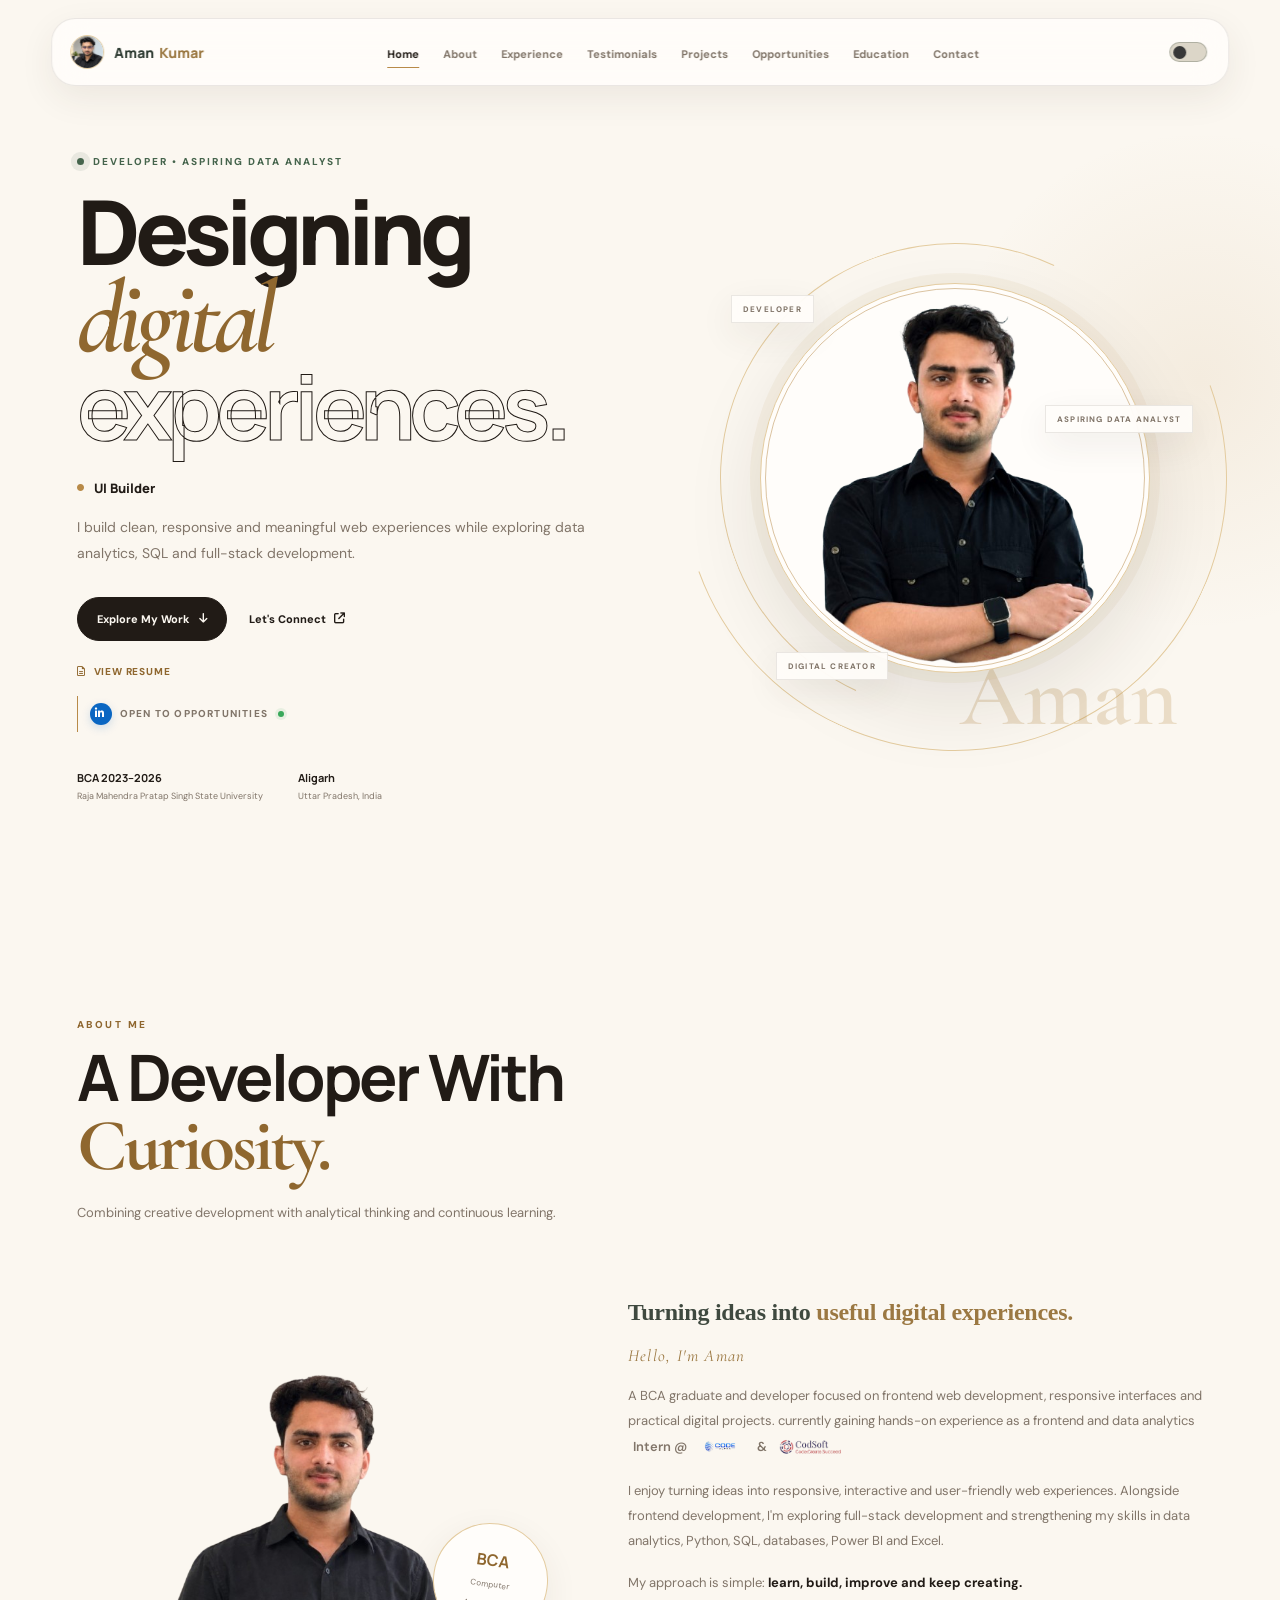
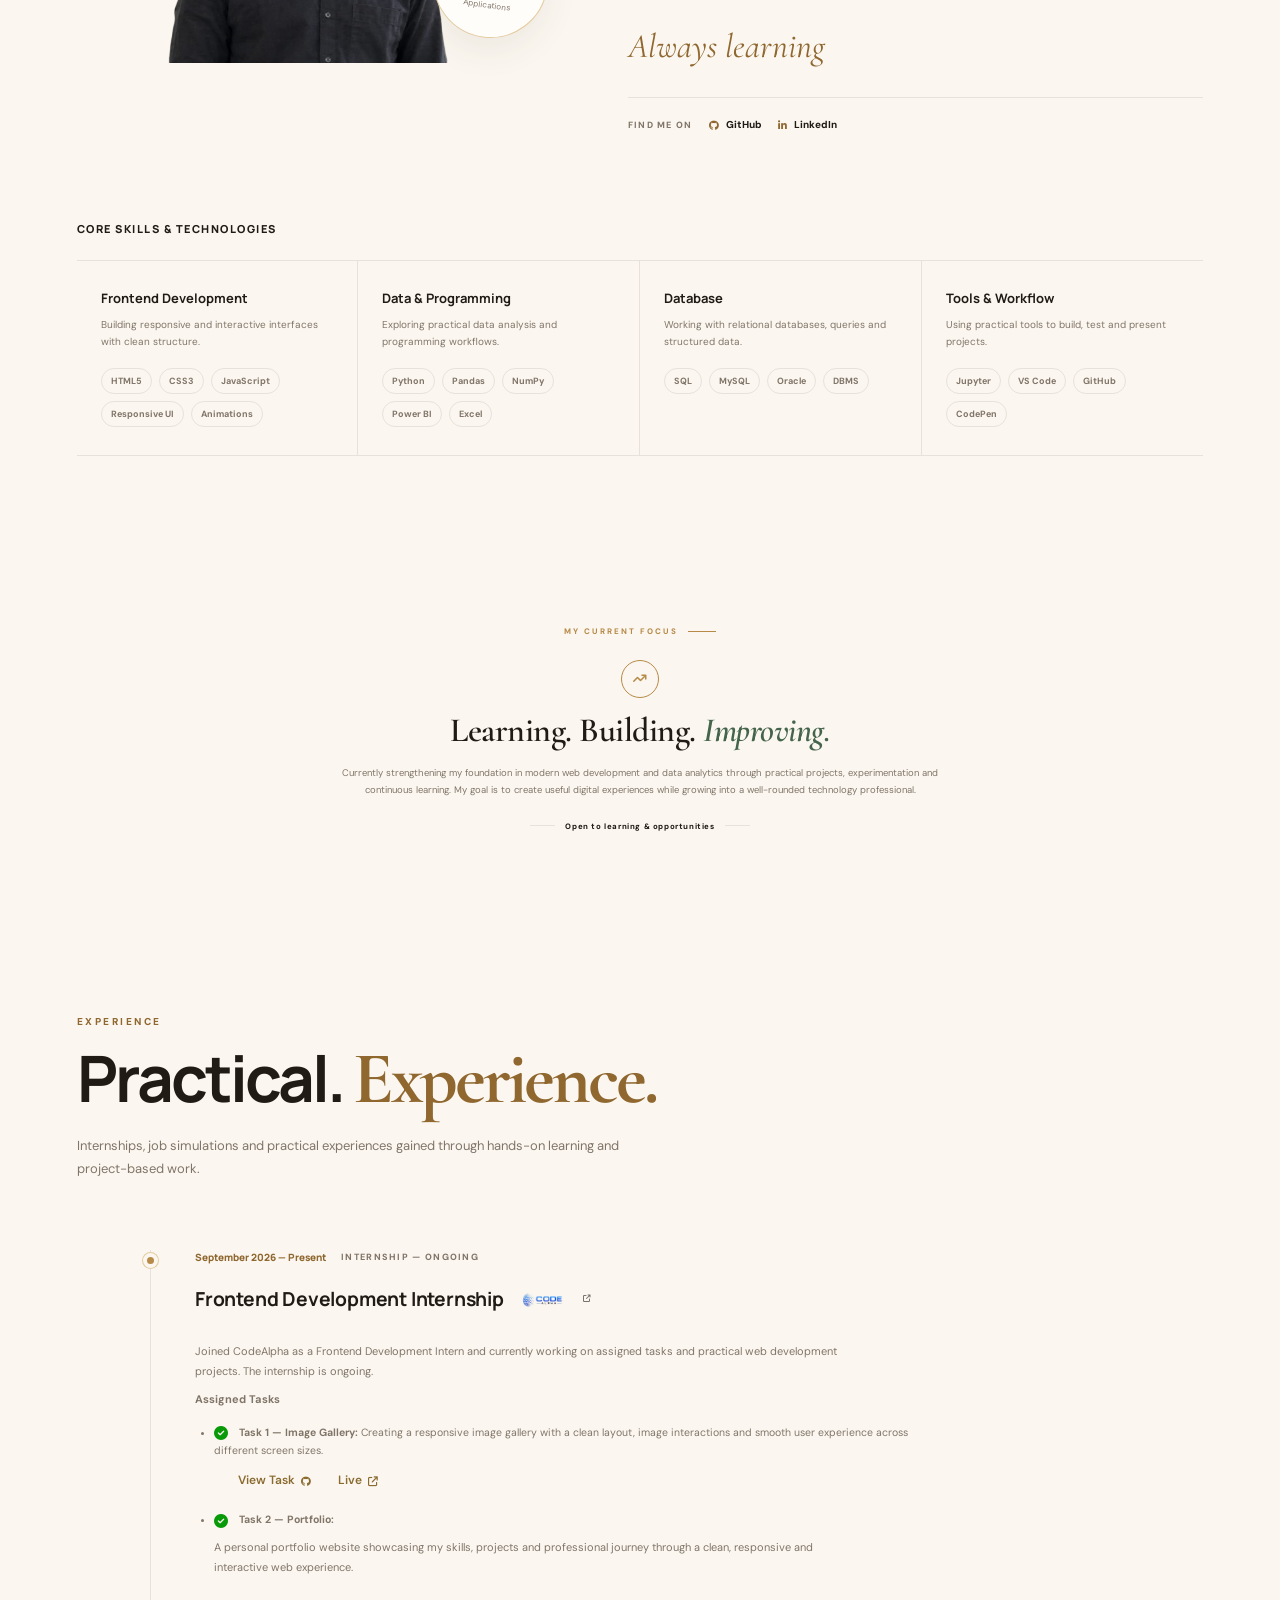
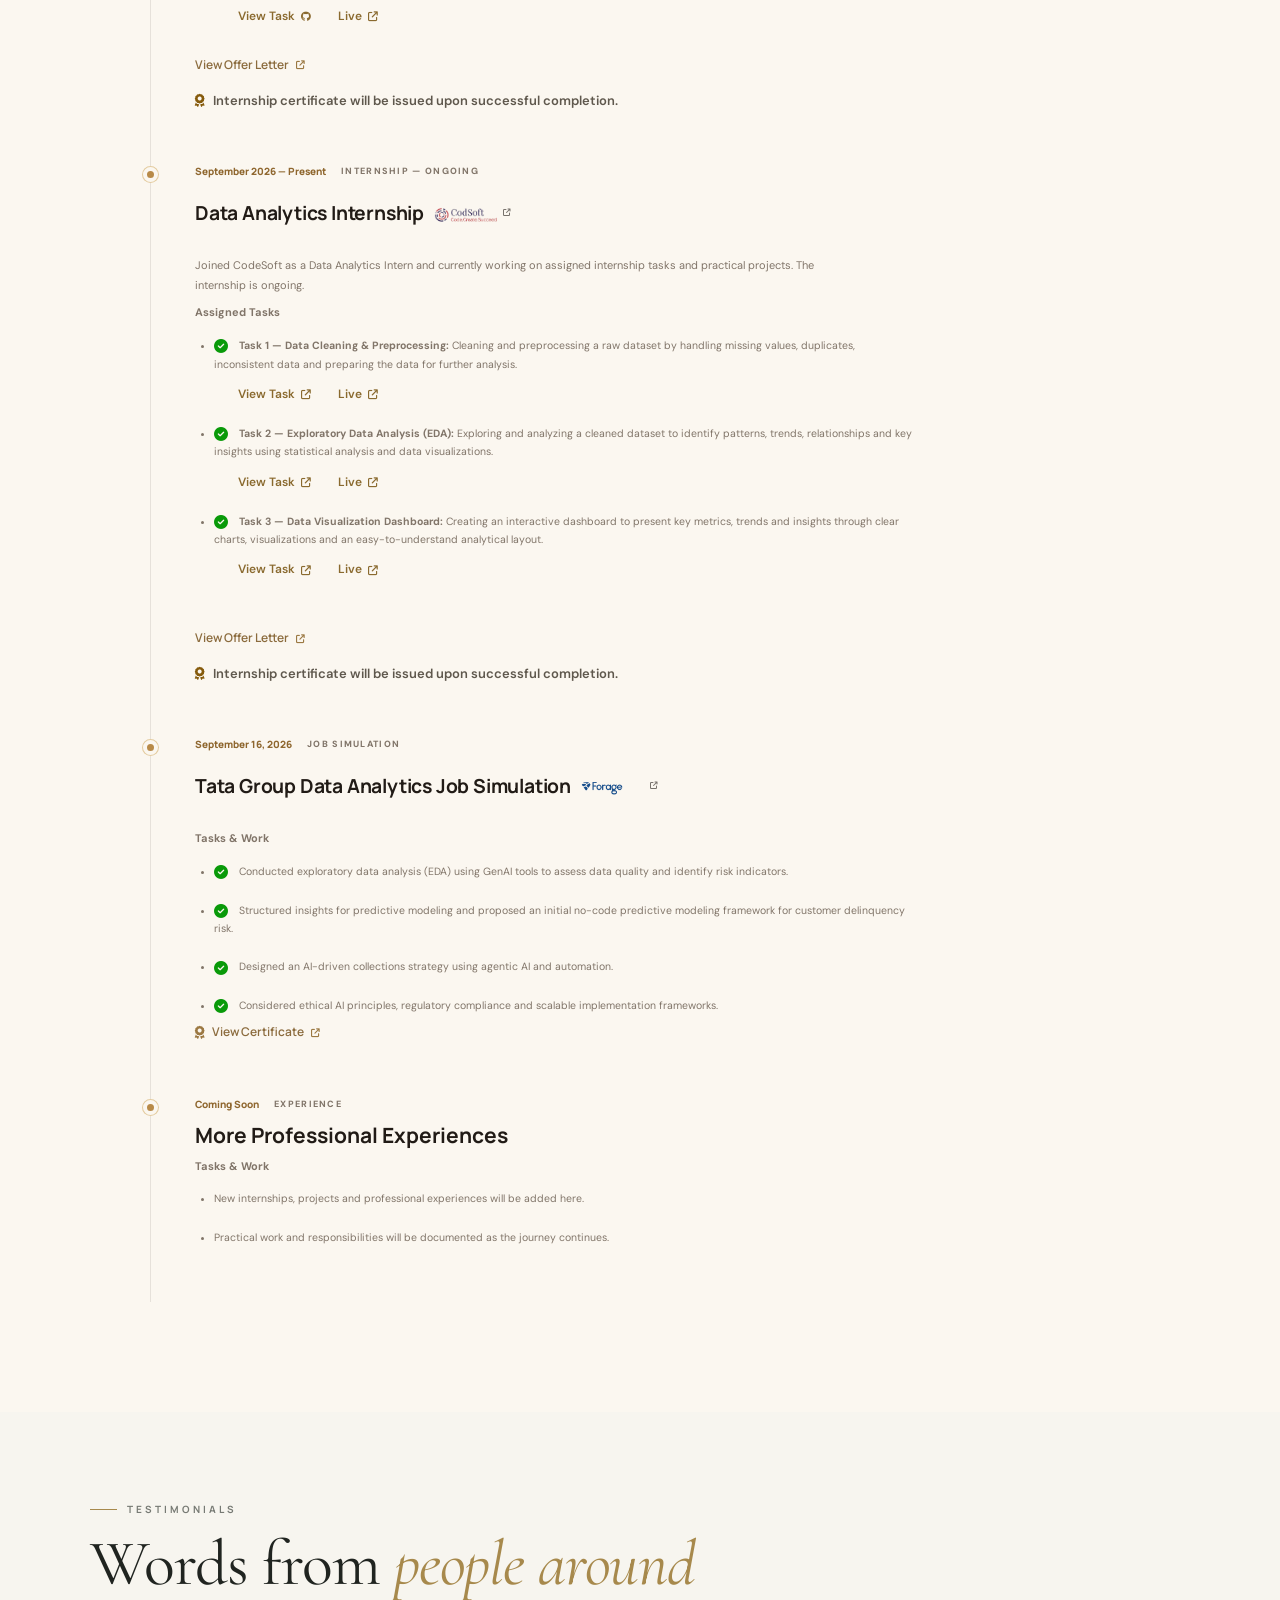
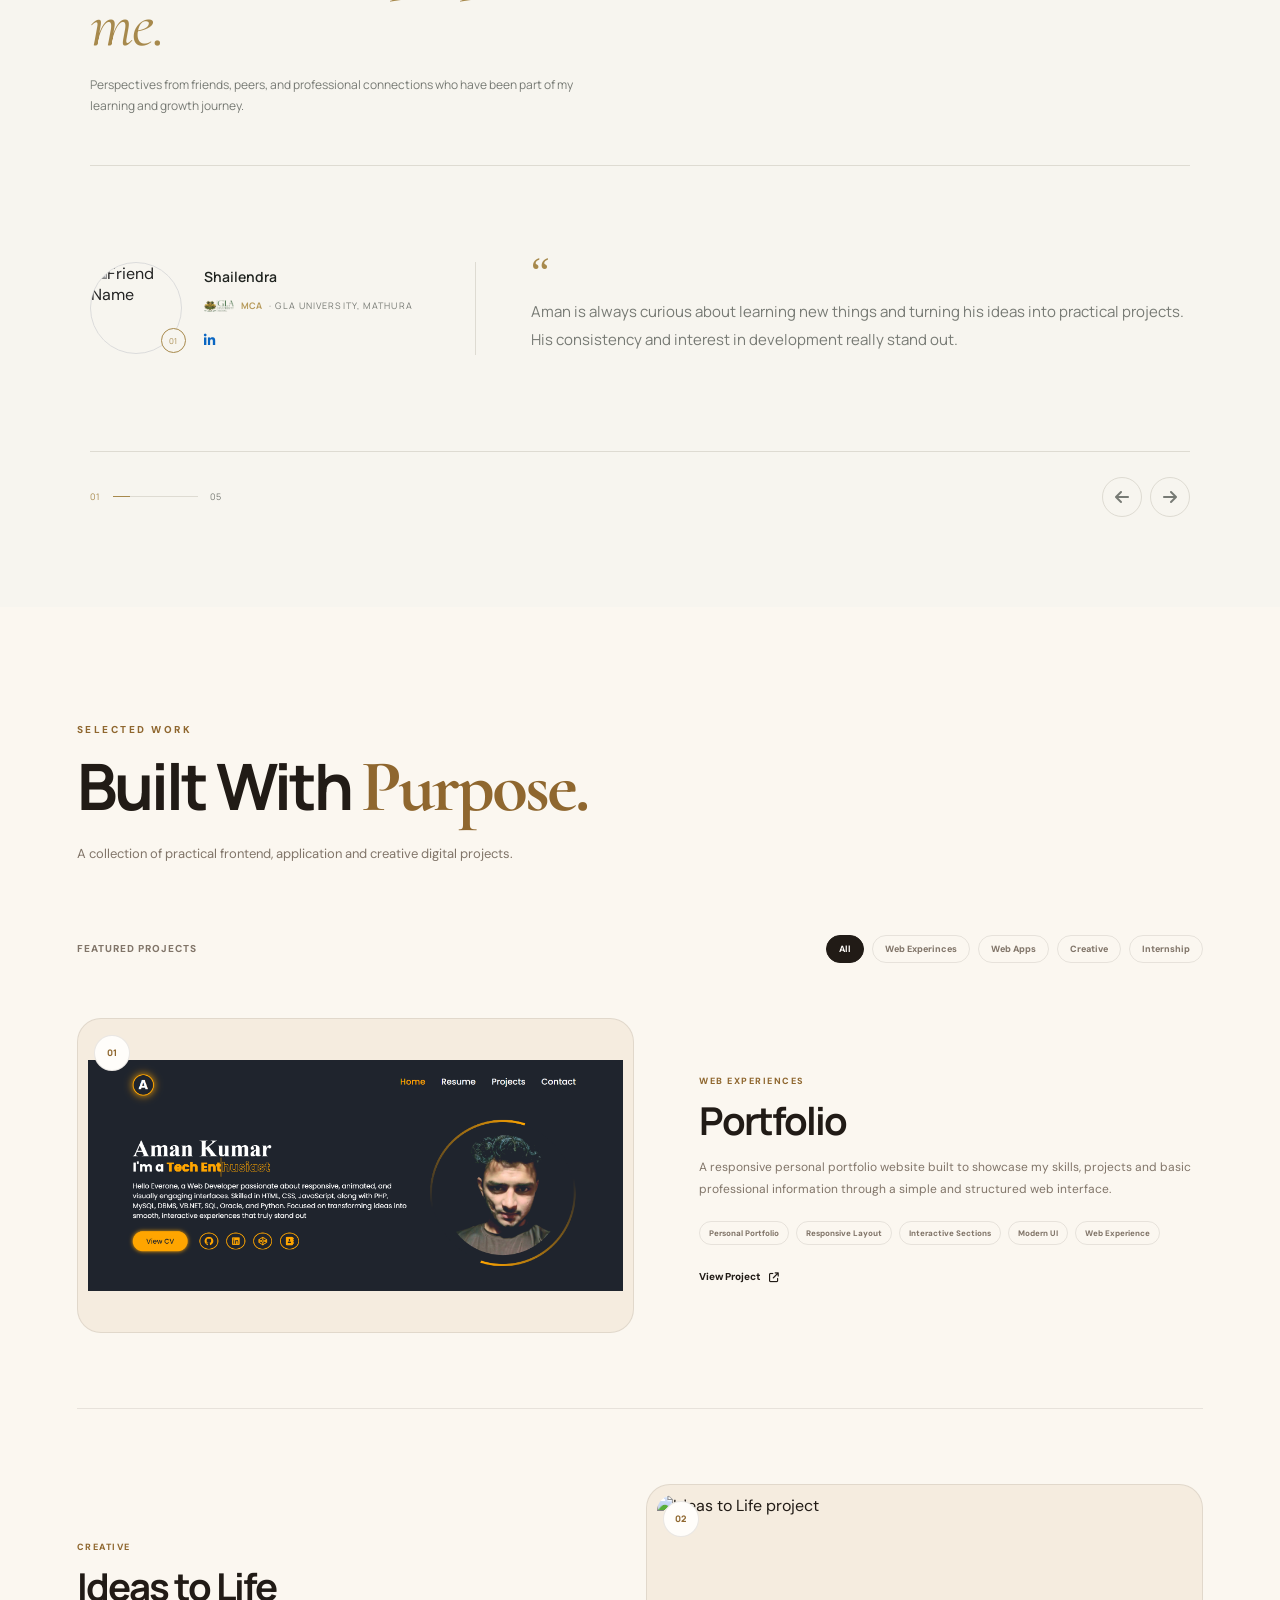
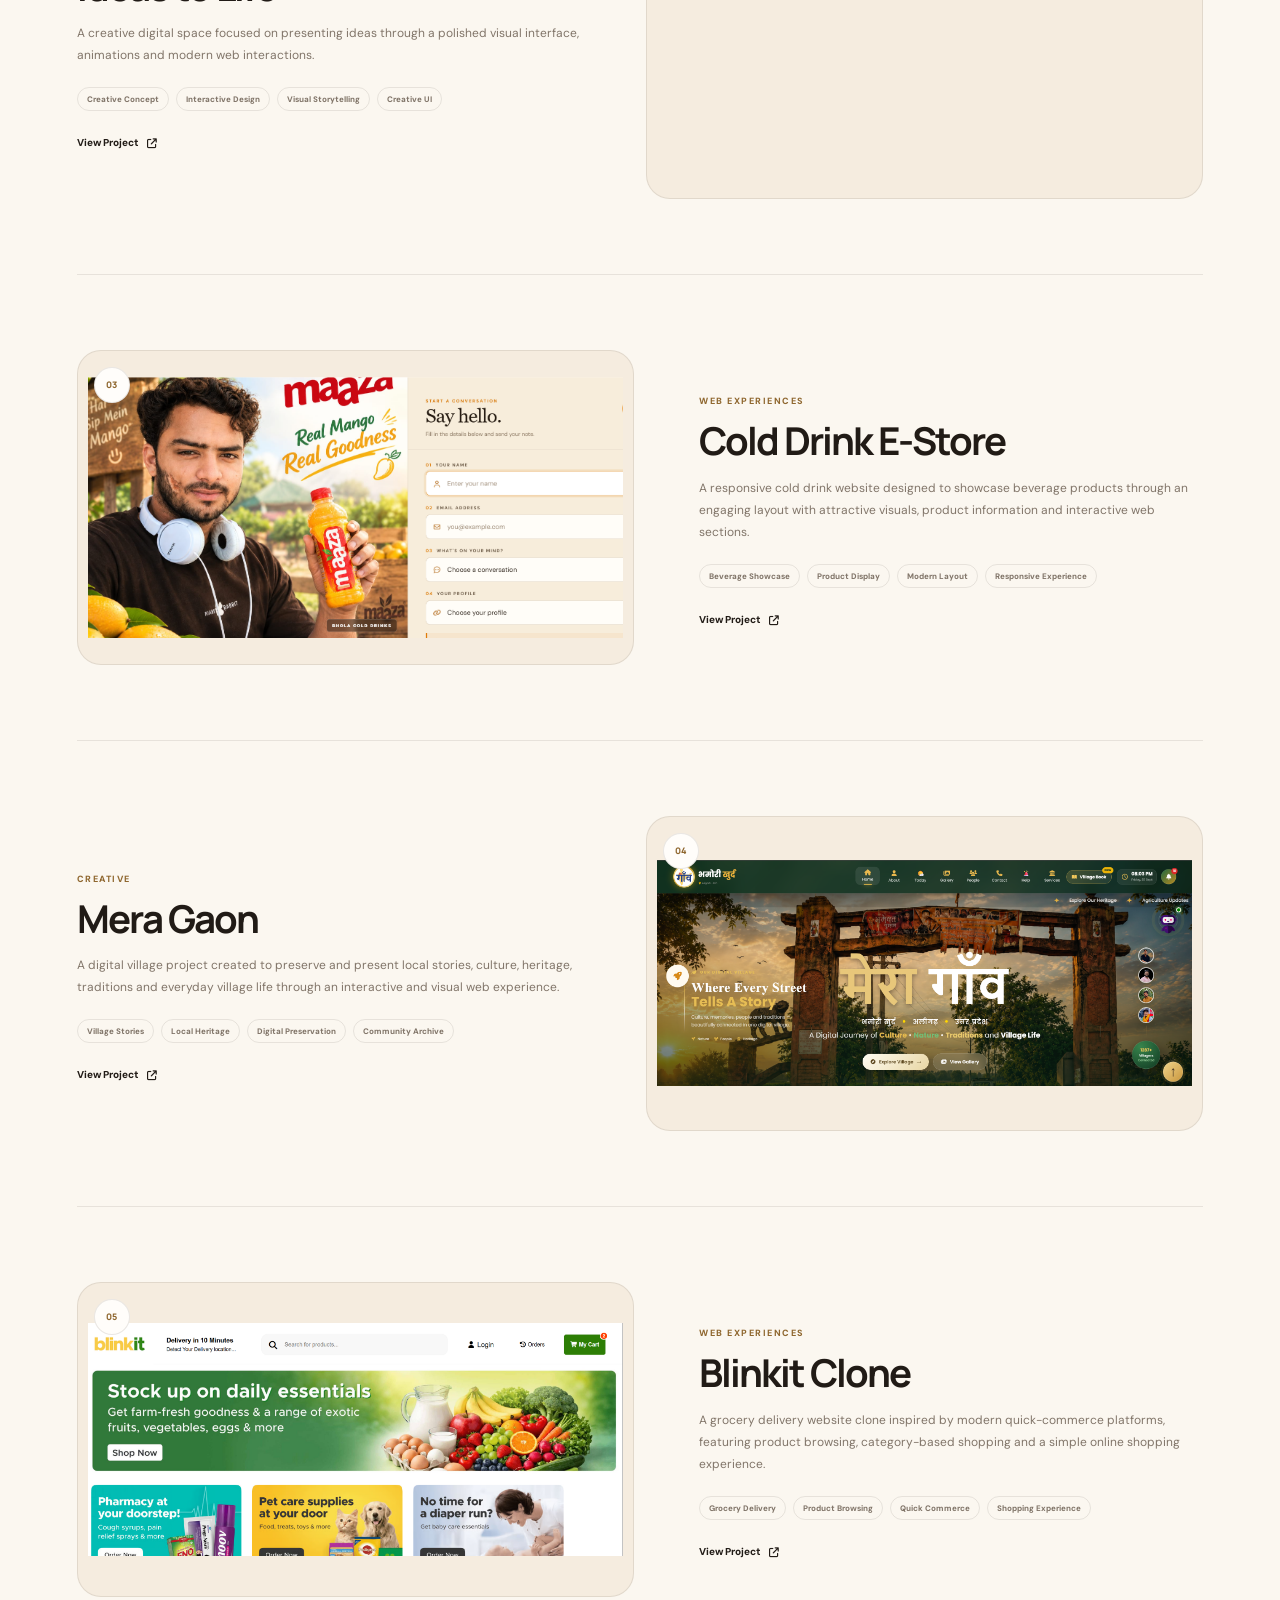
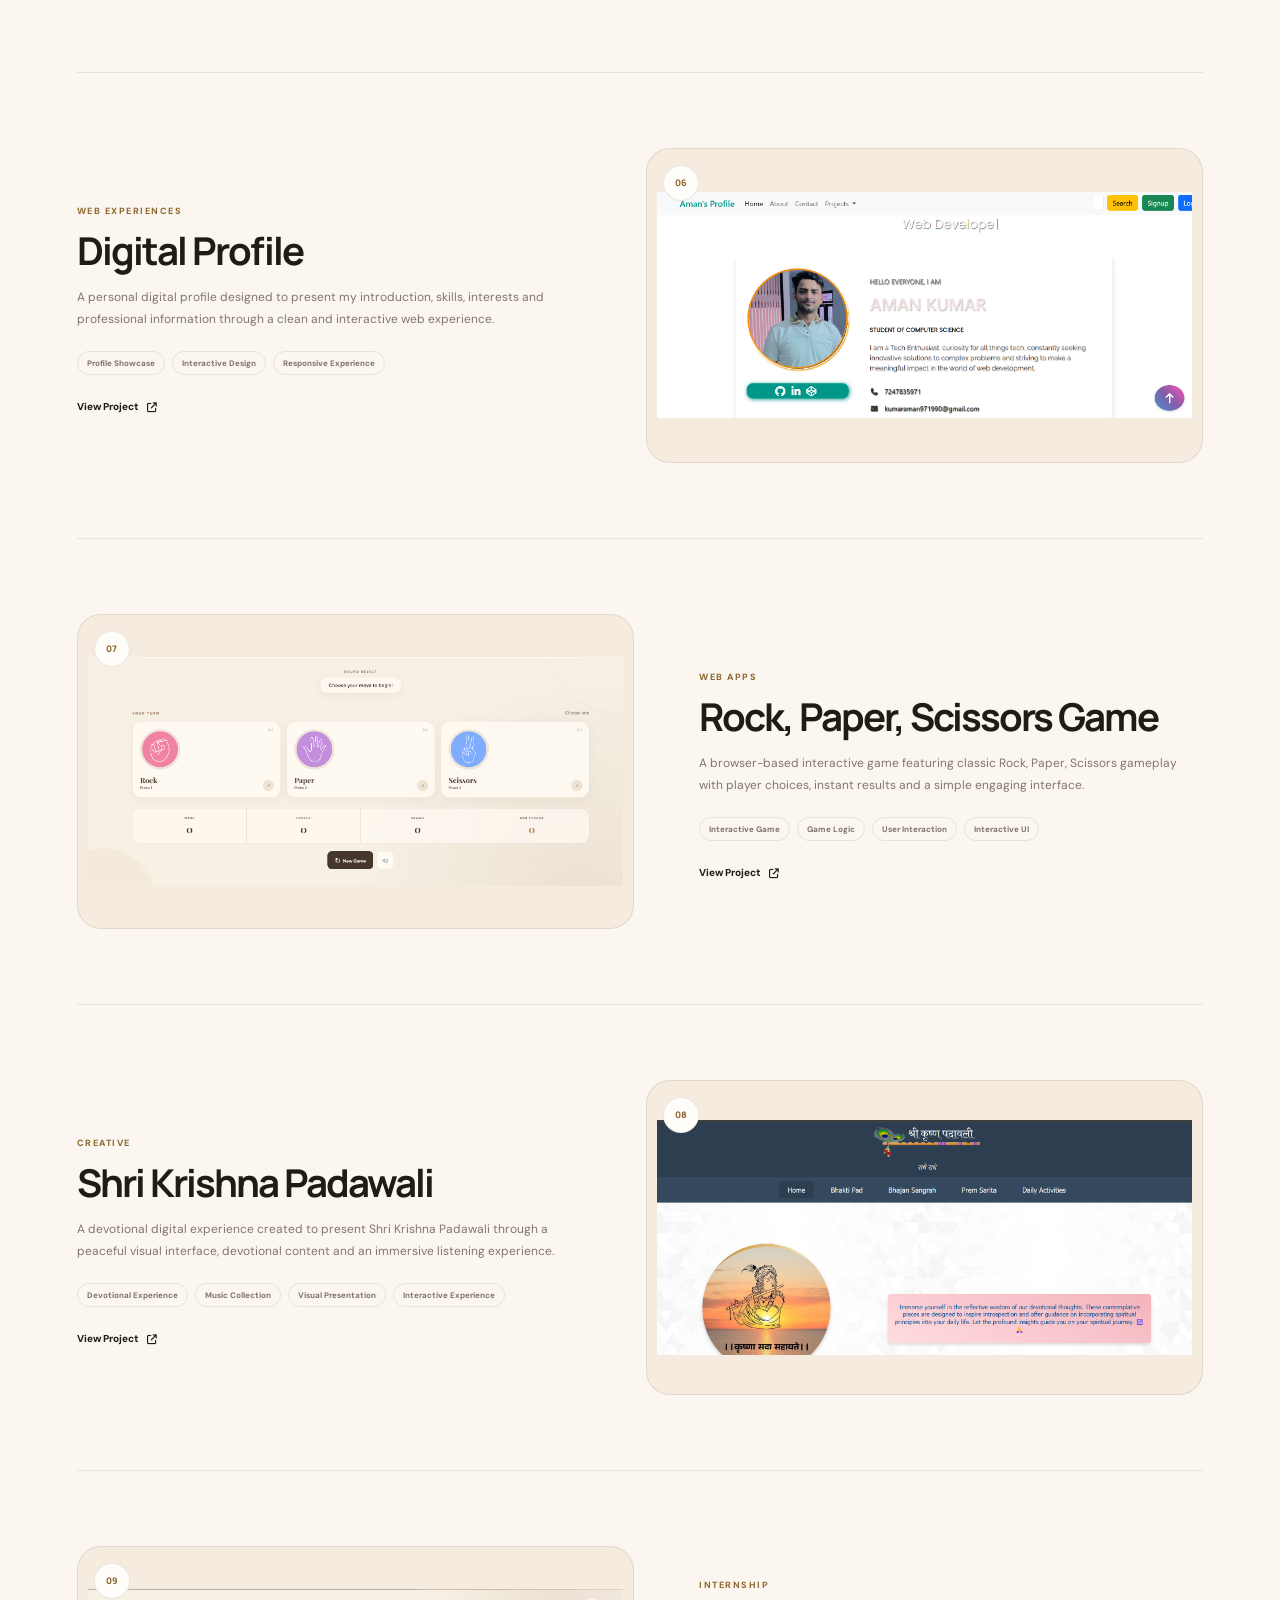
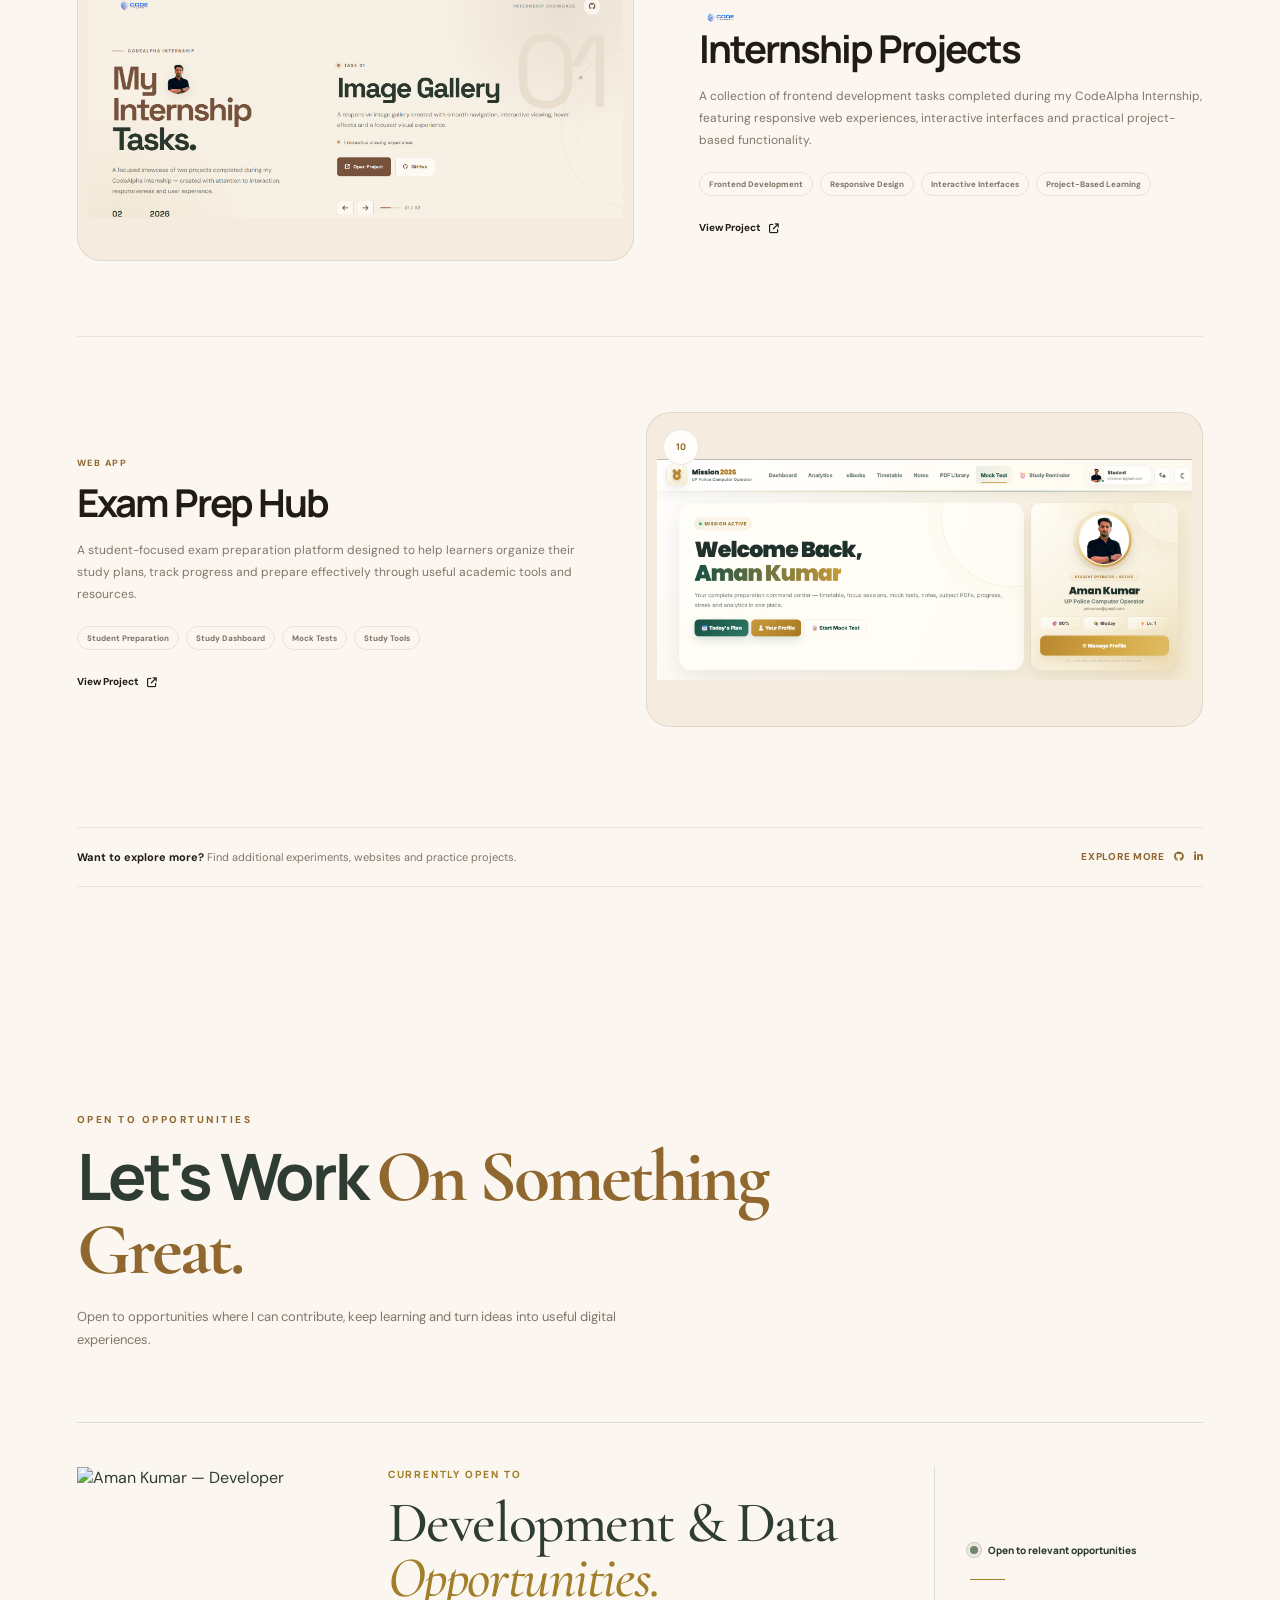
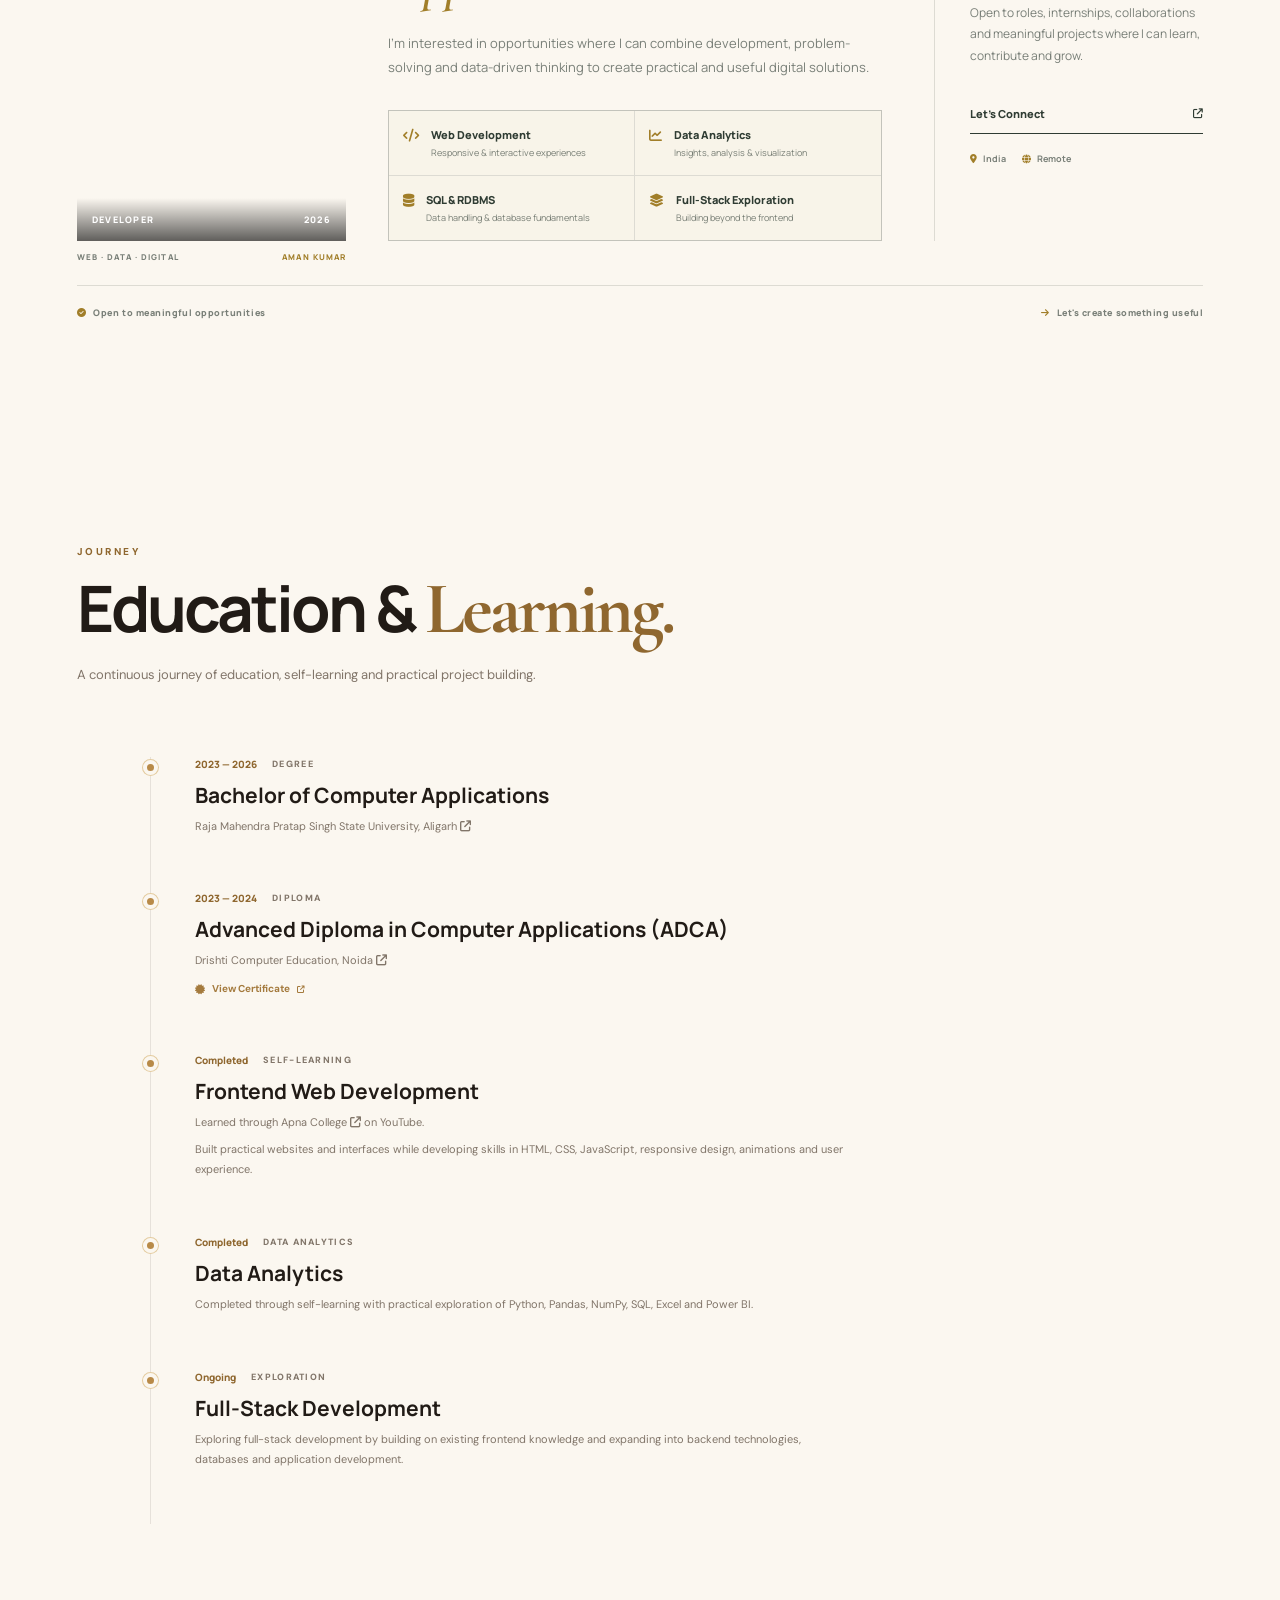
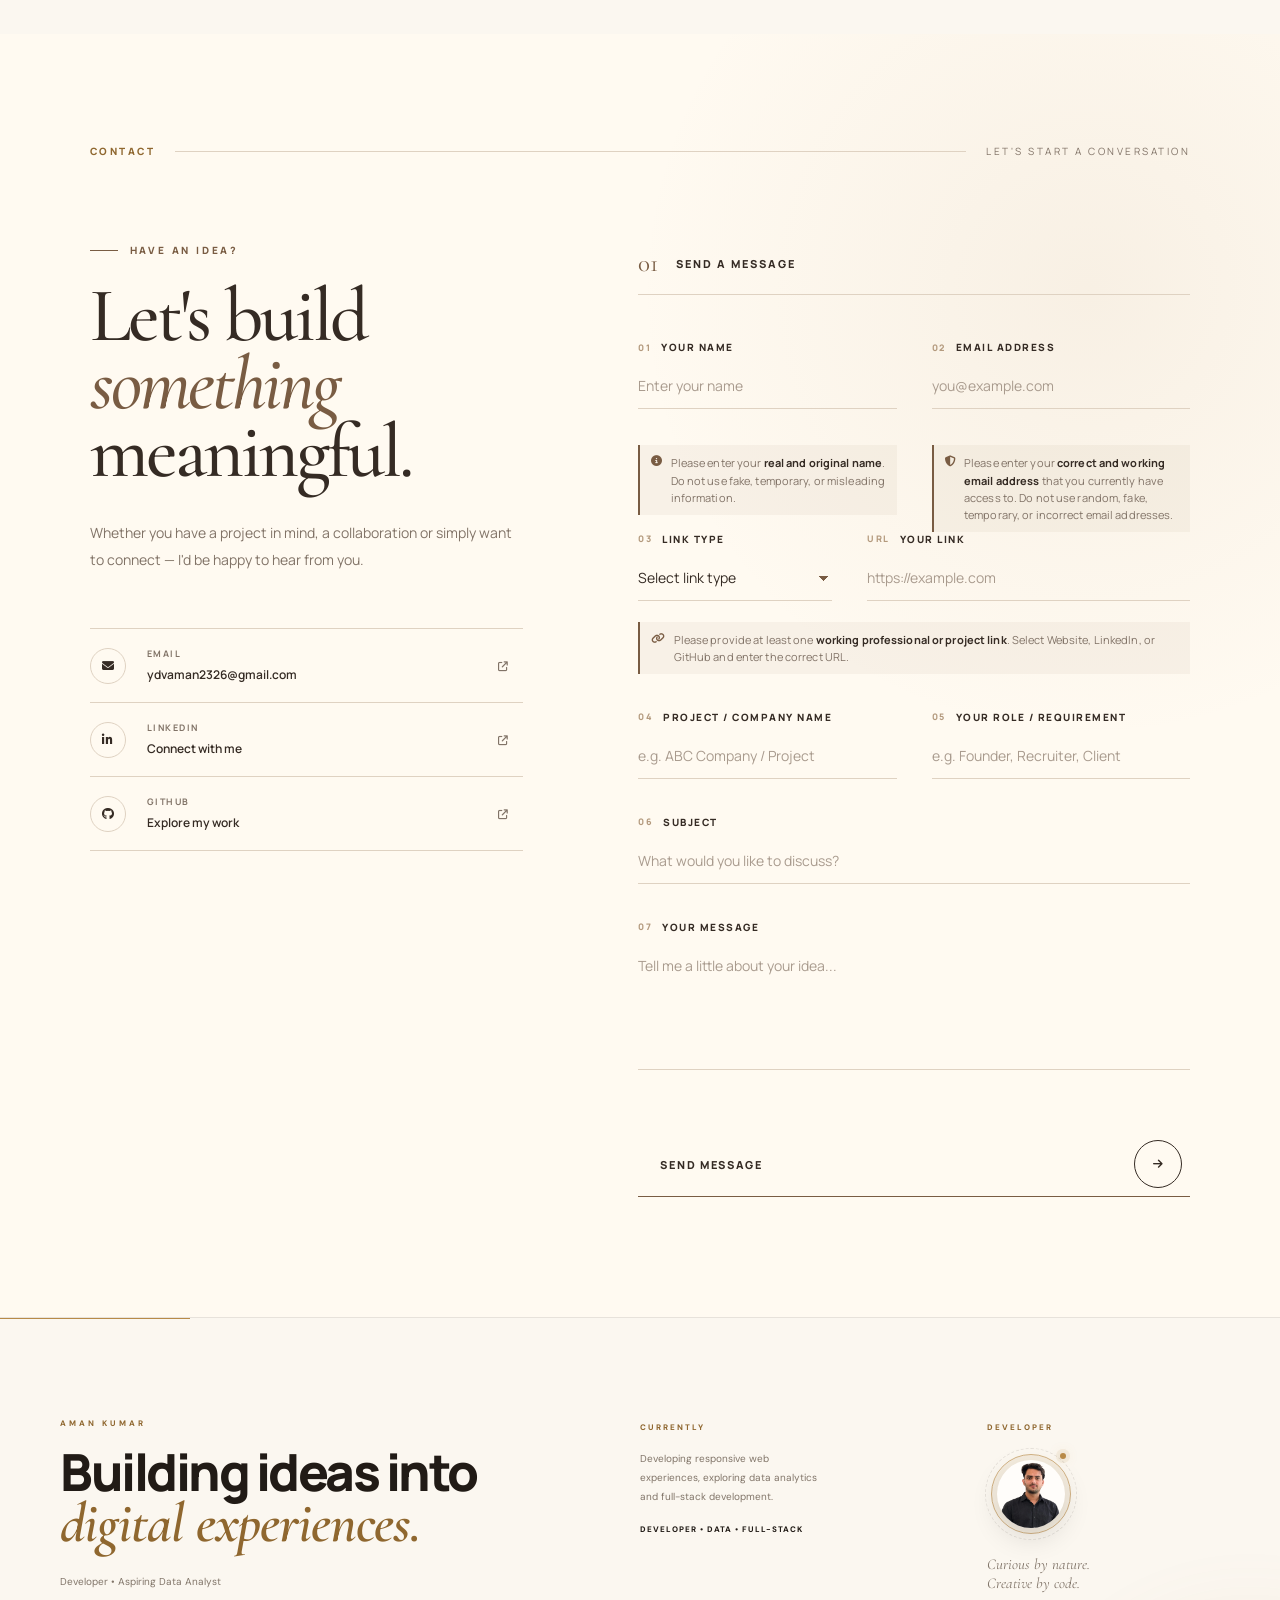
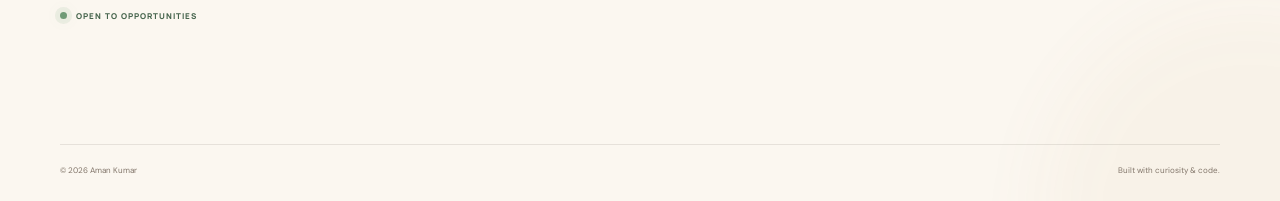
==== commit 606ca01e: "initial commit" ====
--- a/Task2/index.html
+++ b/Task2/index.html
@@ -8602,7 +8602,7 @@
                 </span>
 
                 <img
-                    src="imgs/CodealphaTask1.png"
+                    src="imgs/Tasks.png"
                     alt="Internship project"
                     onerror="
                         this.onerror=null;
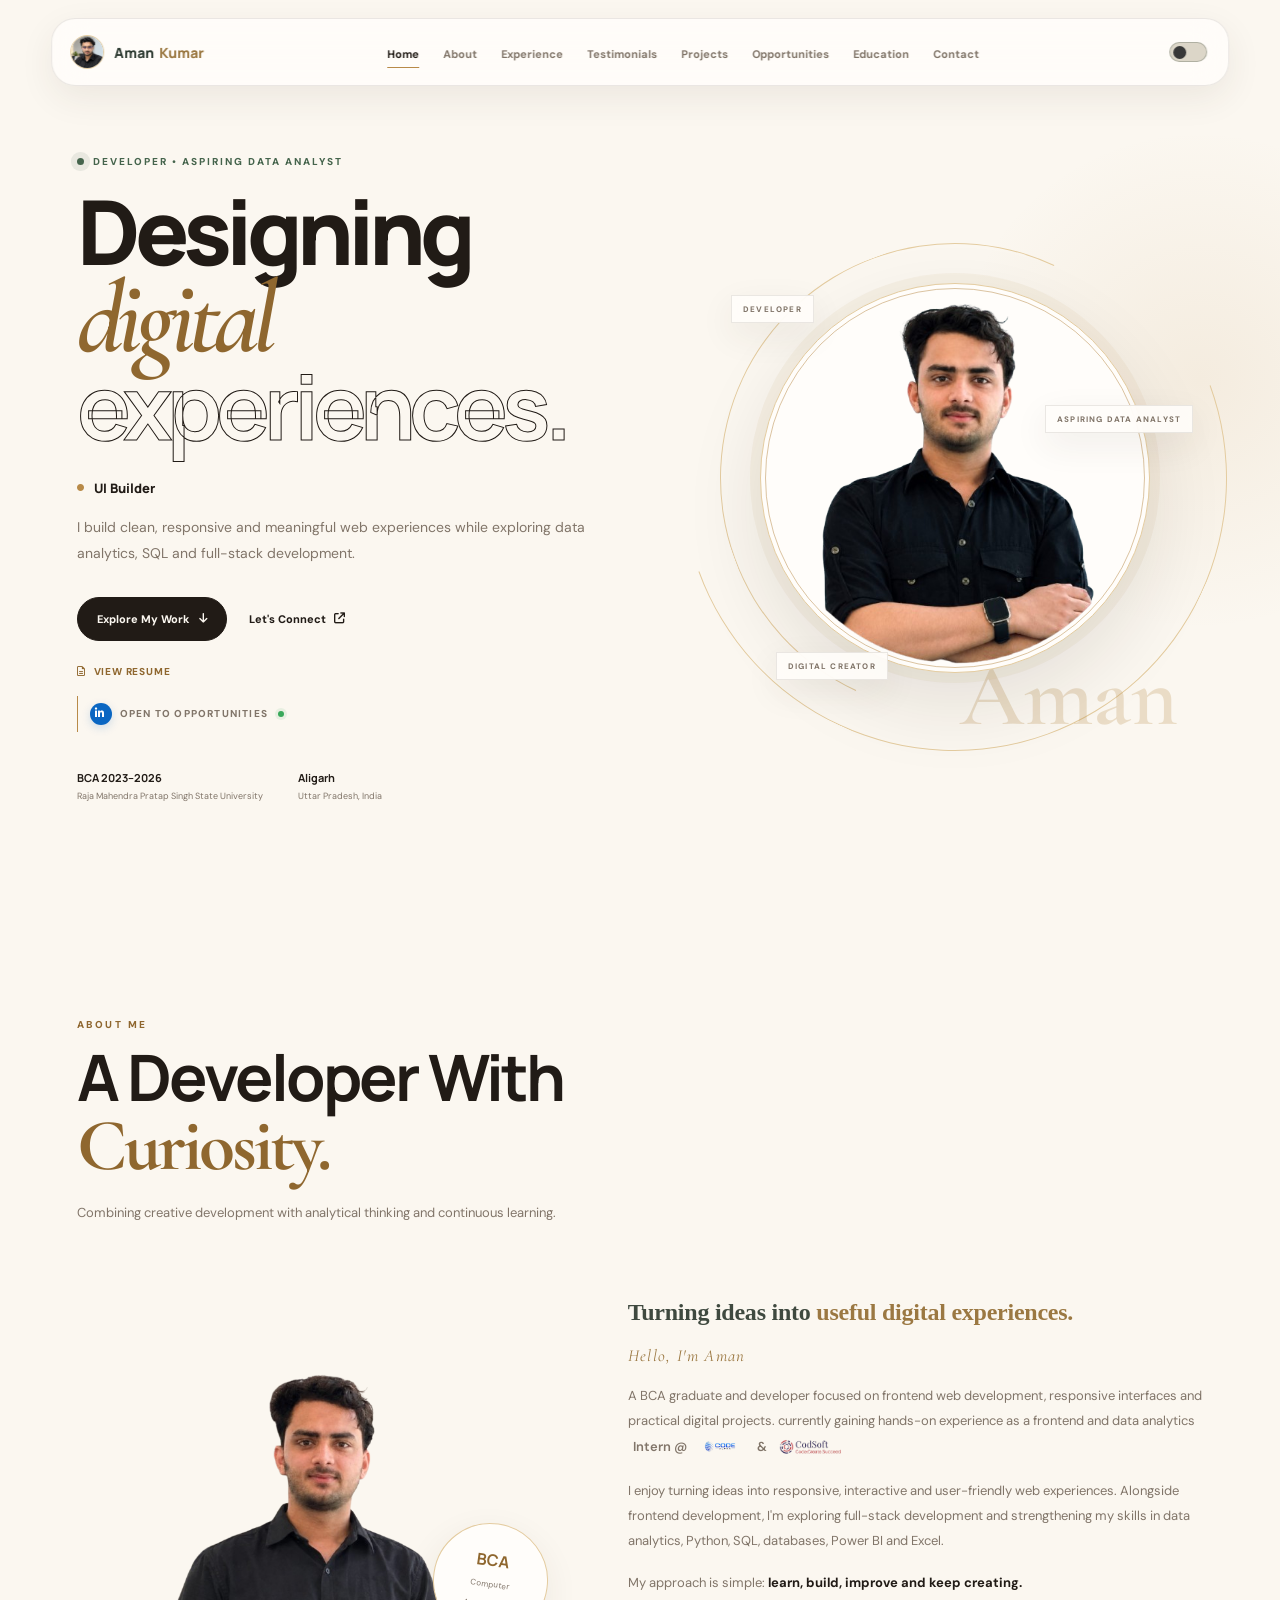
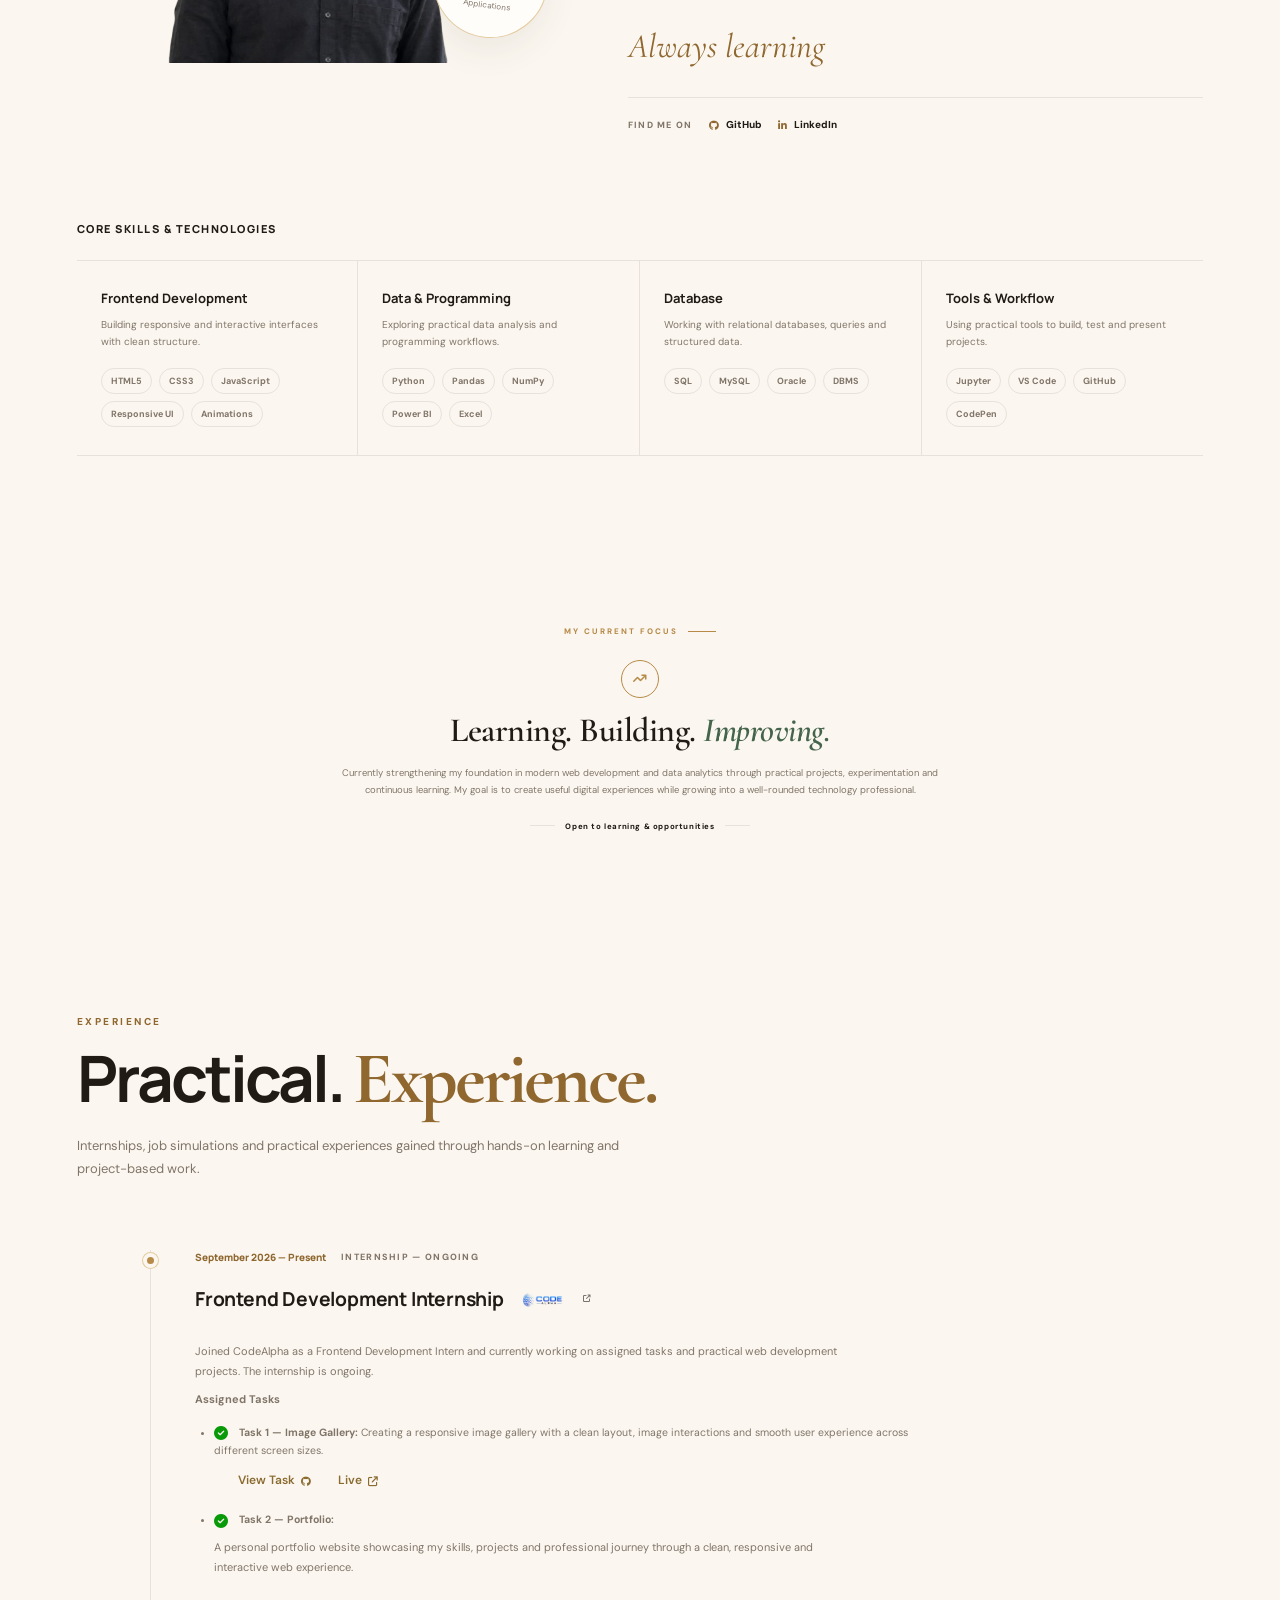
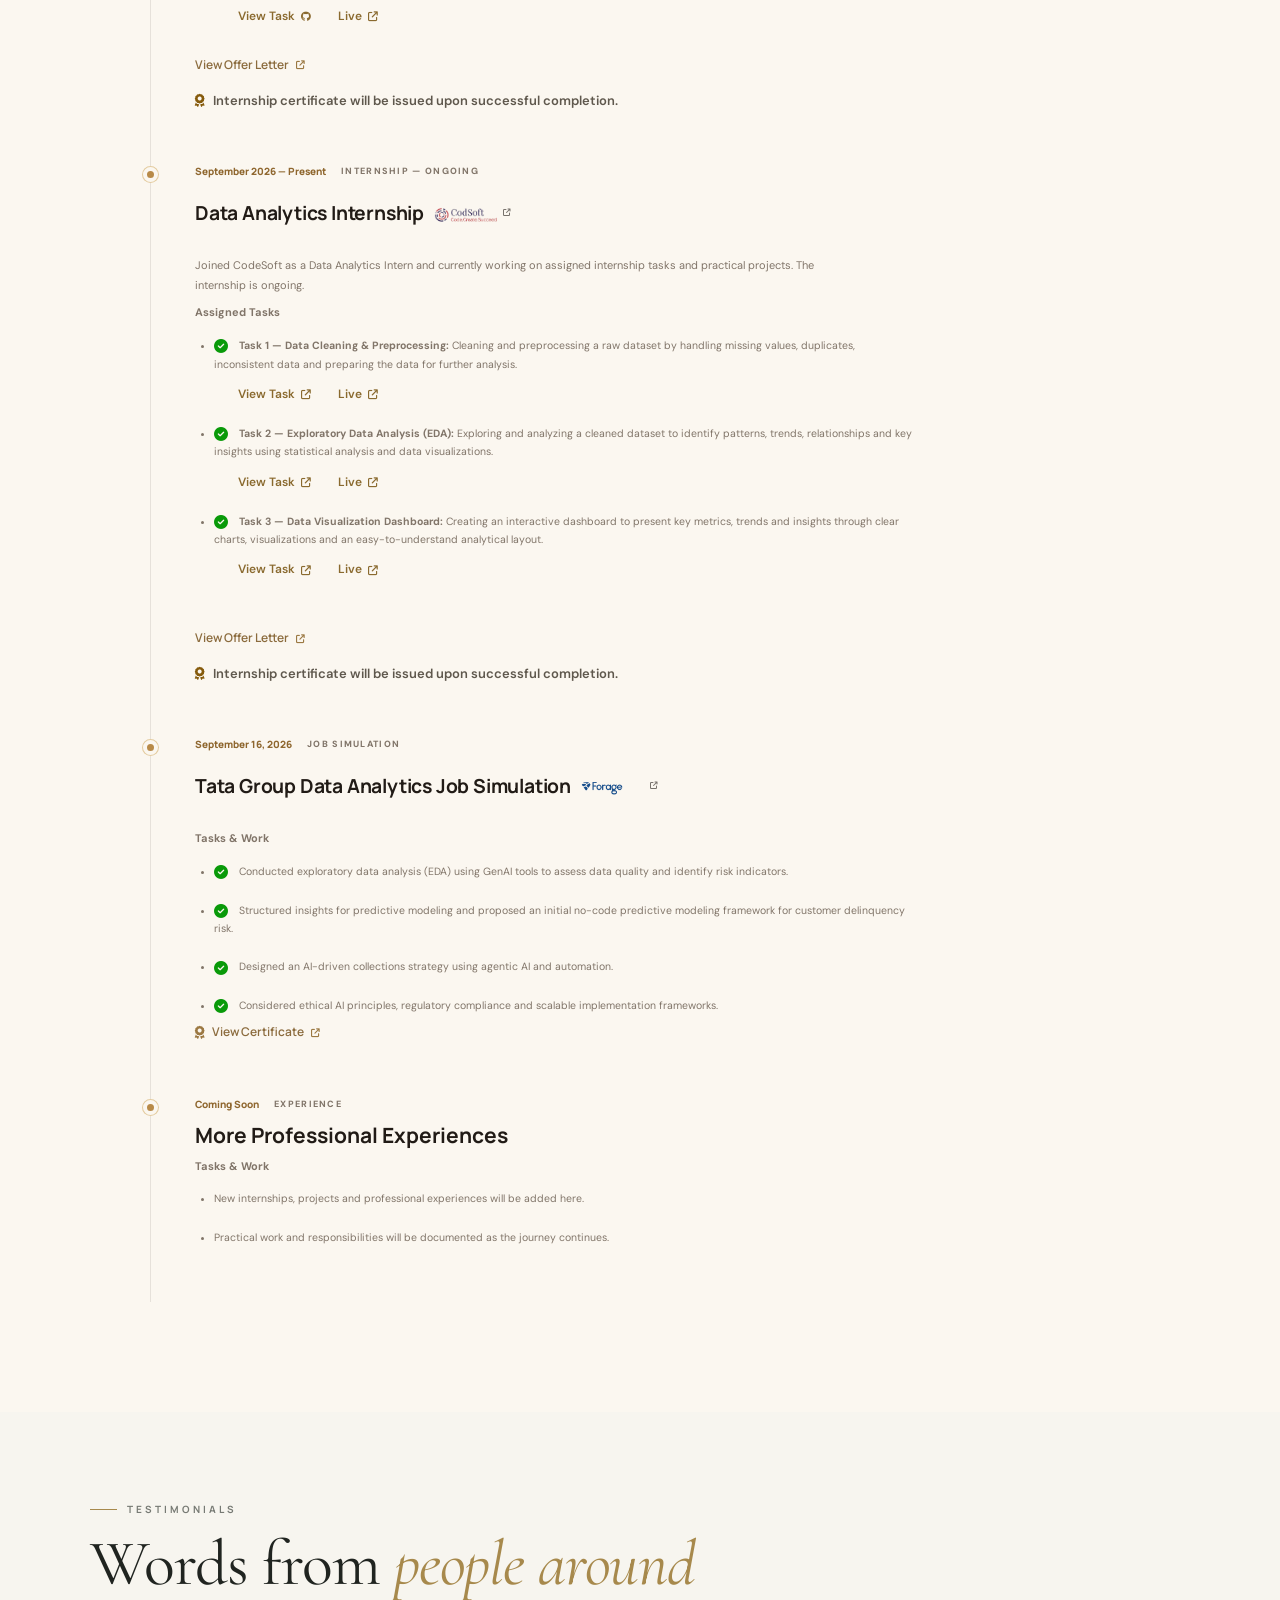
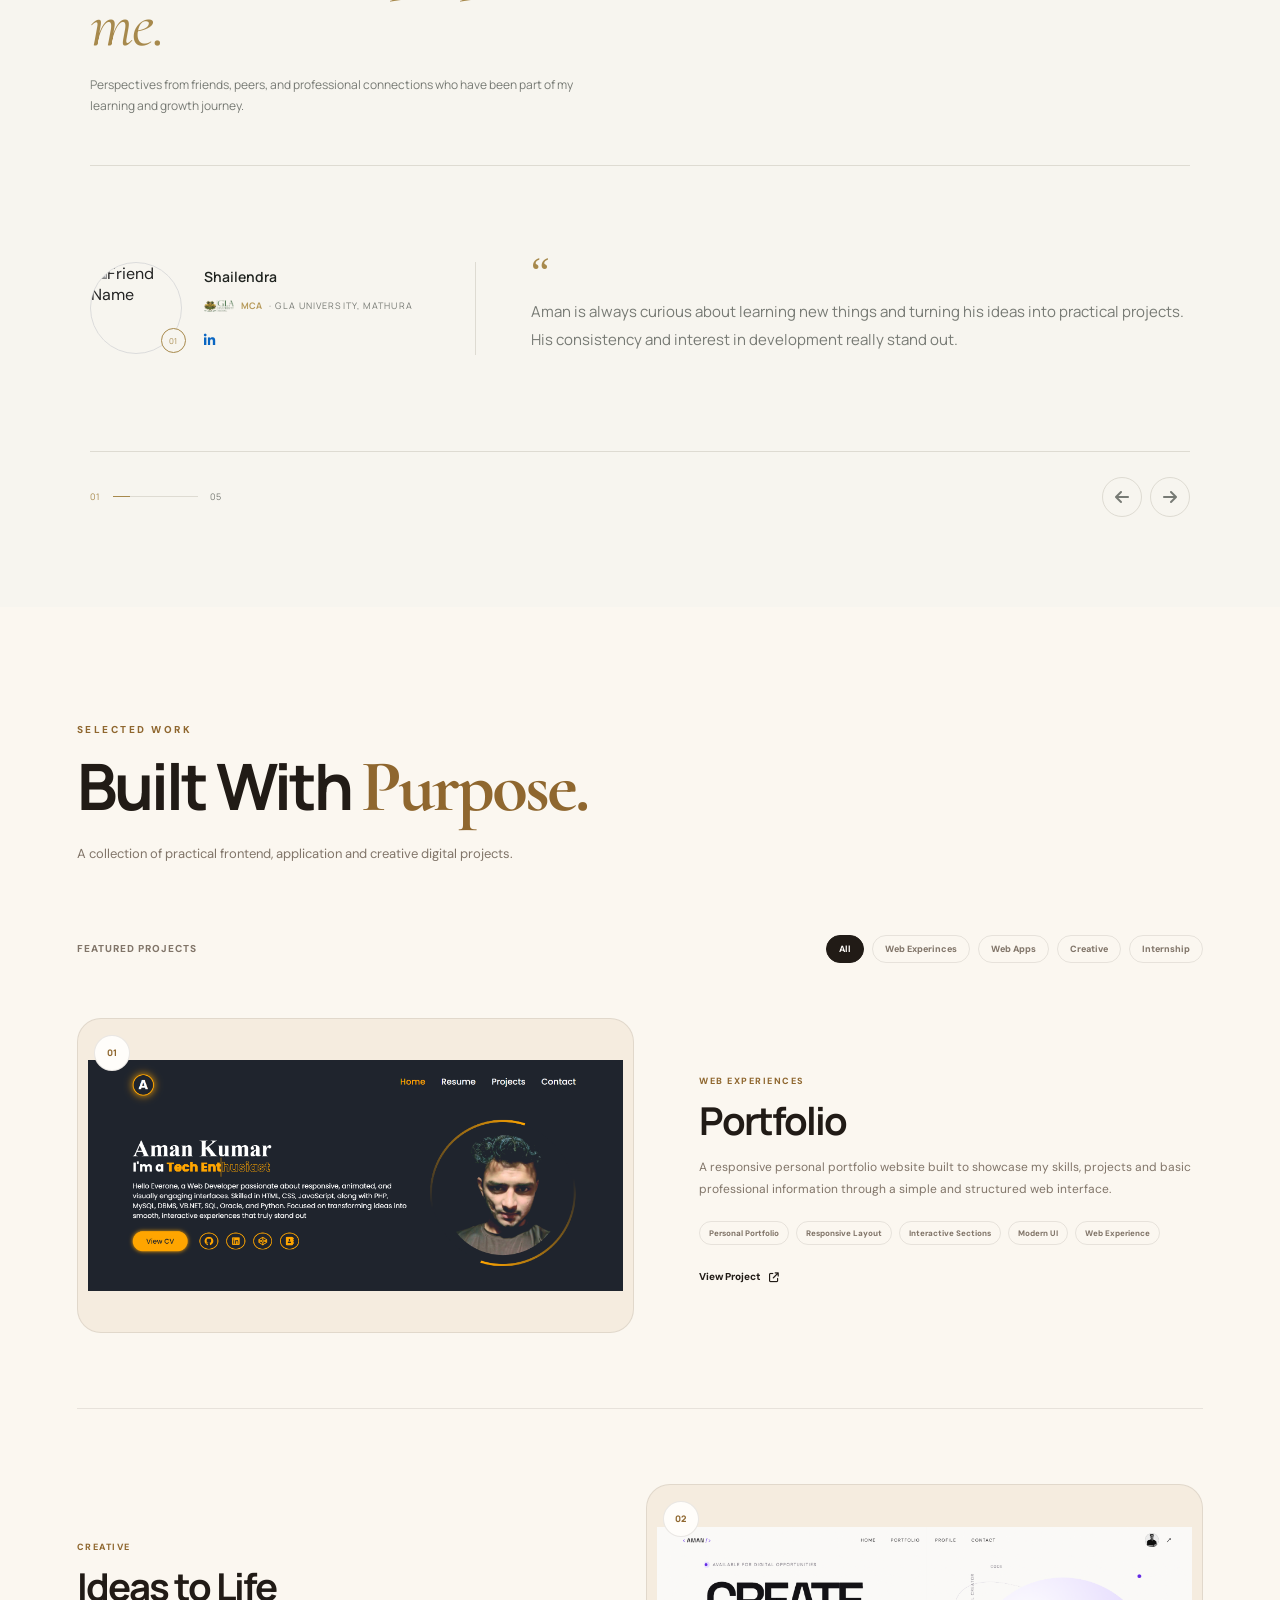
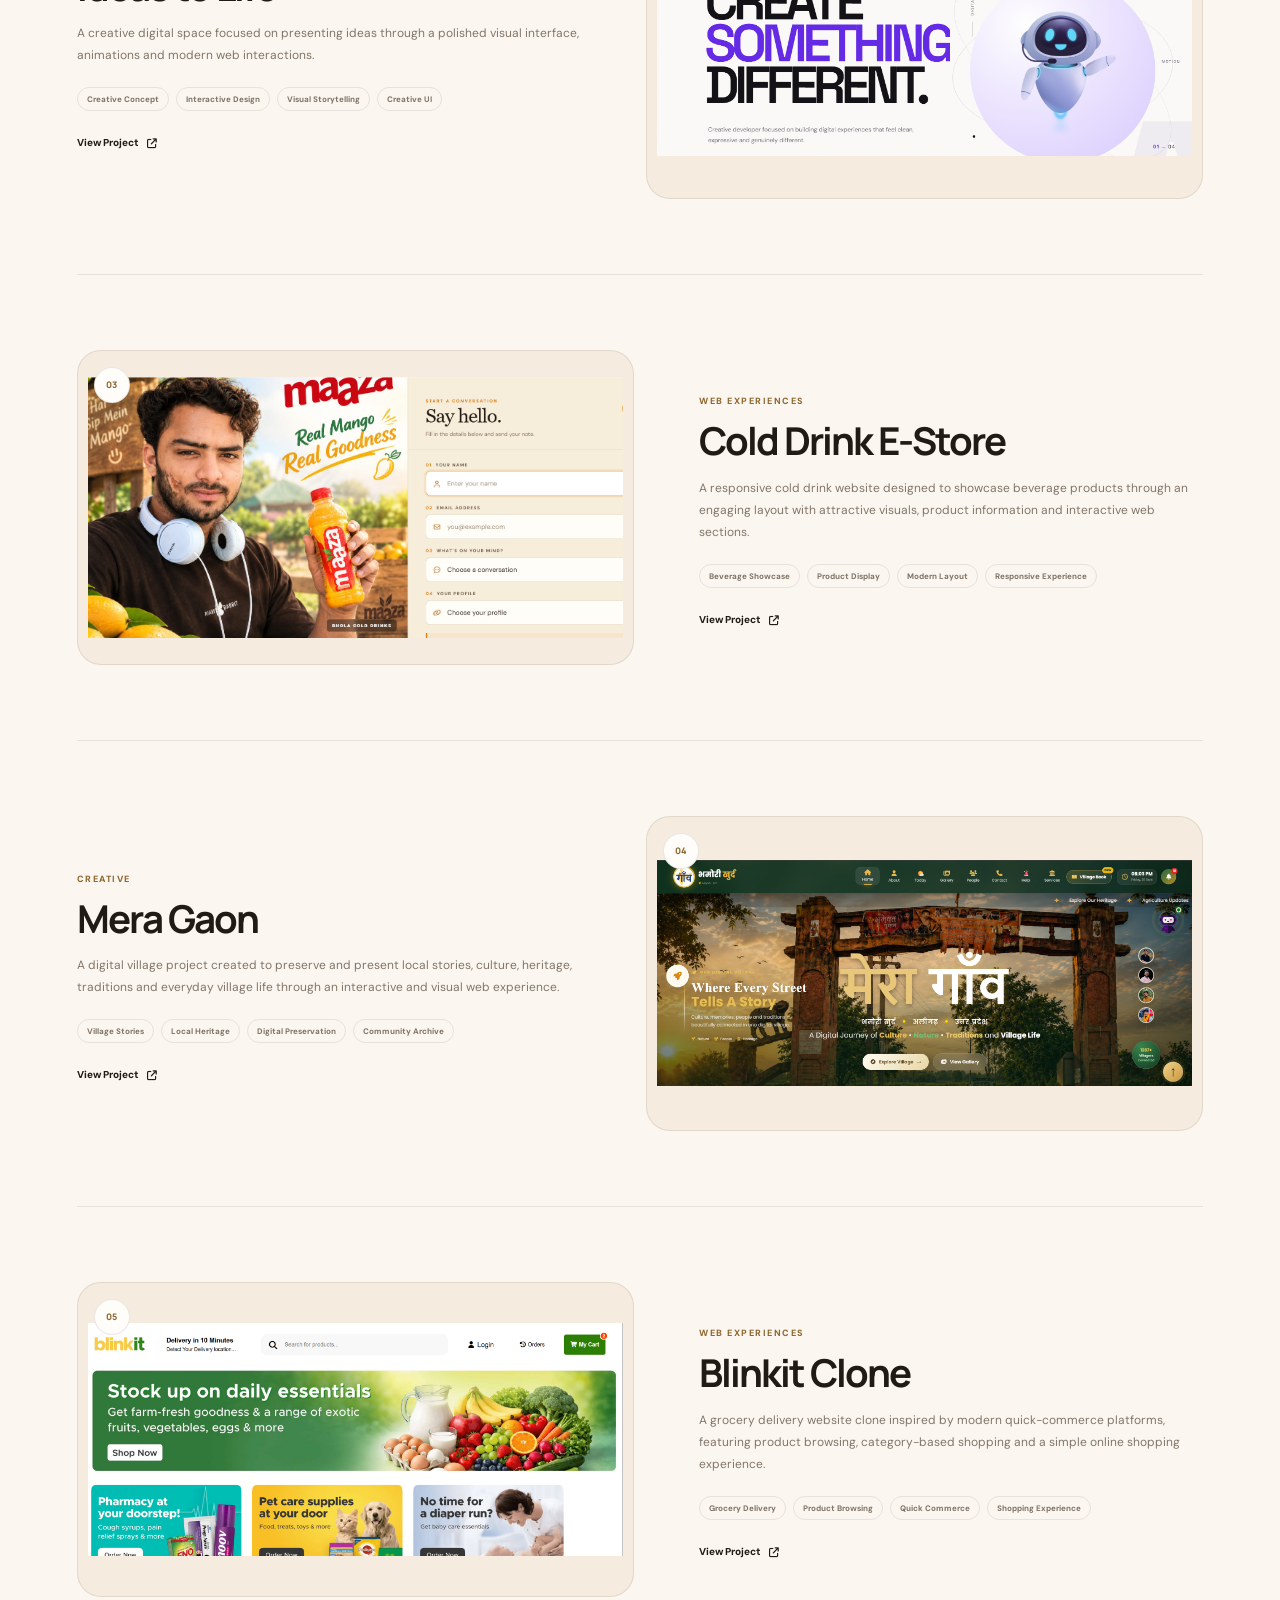
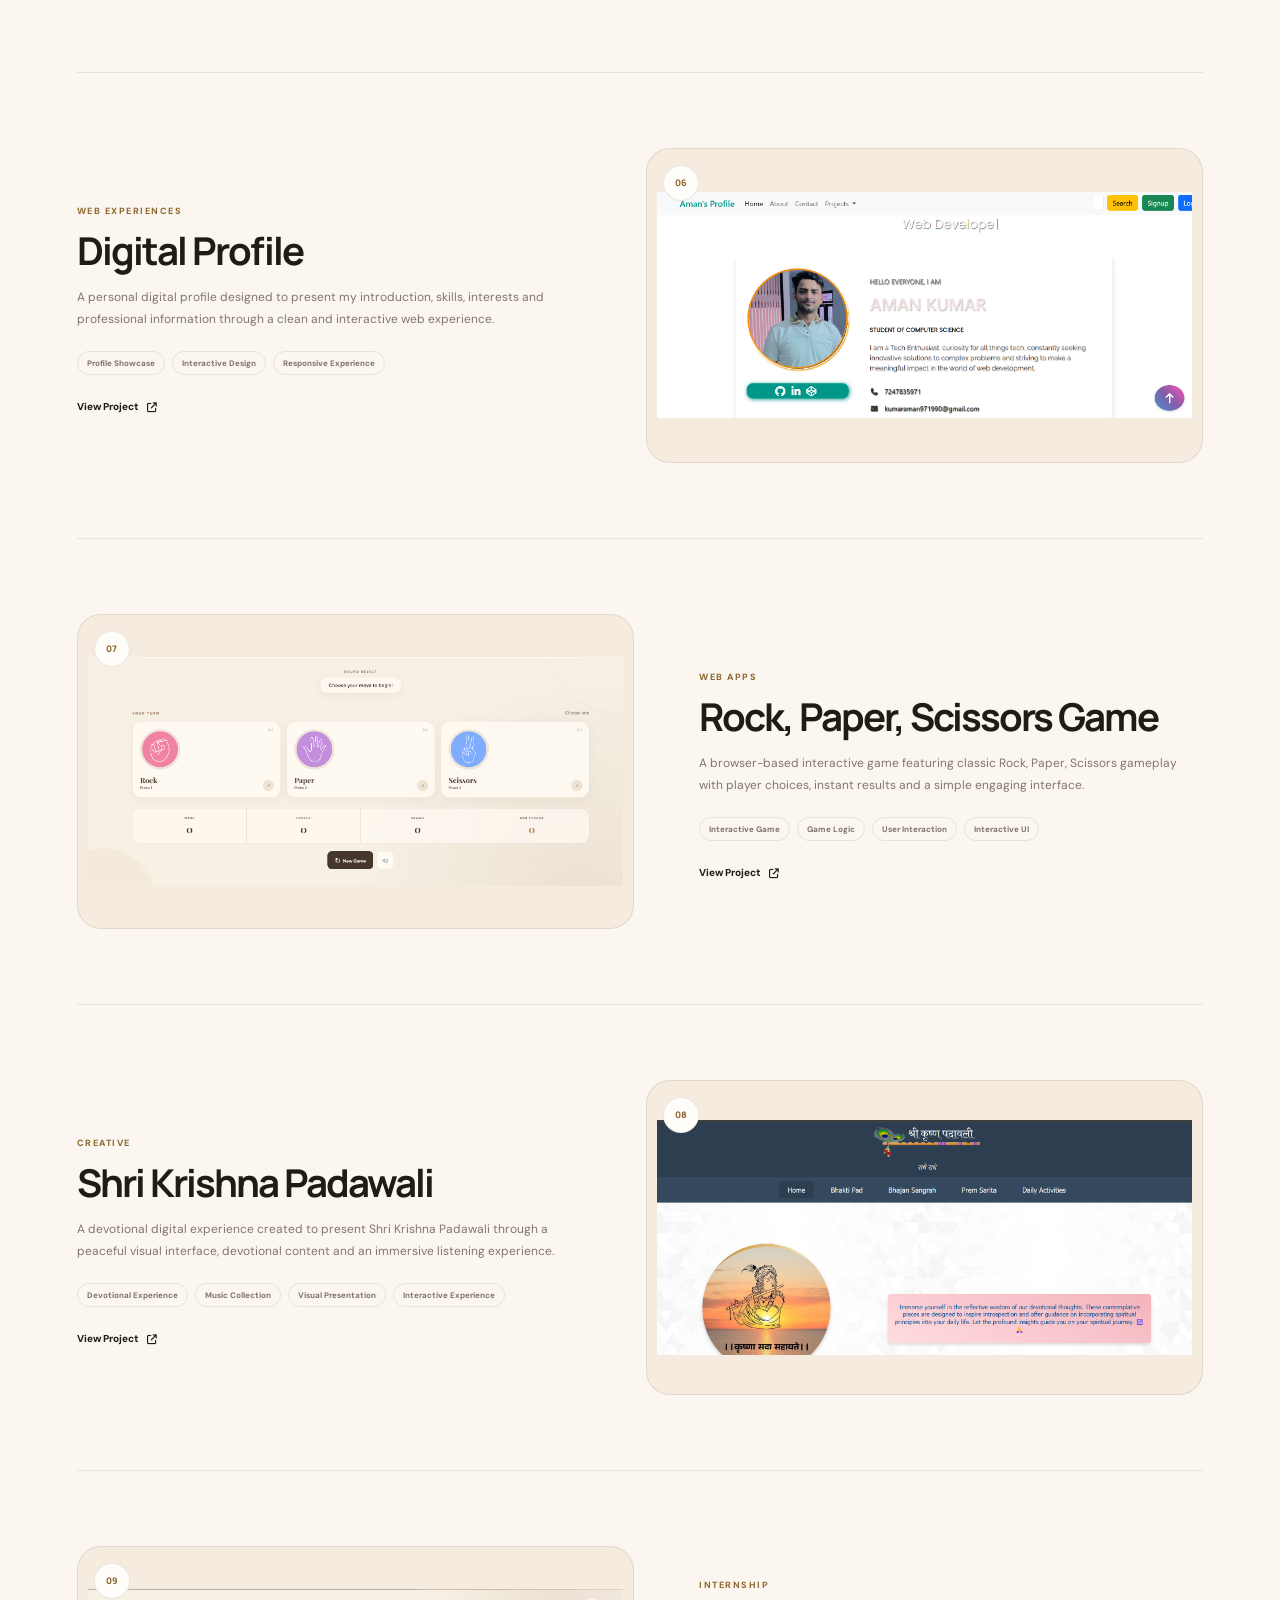
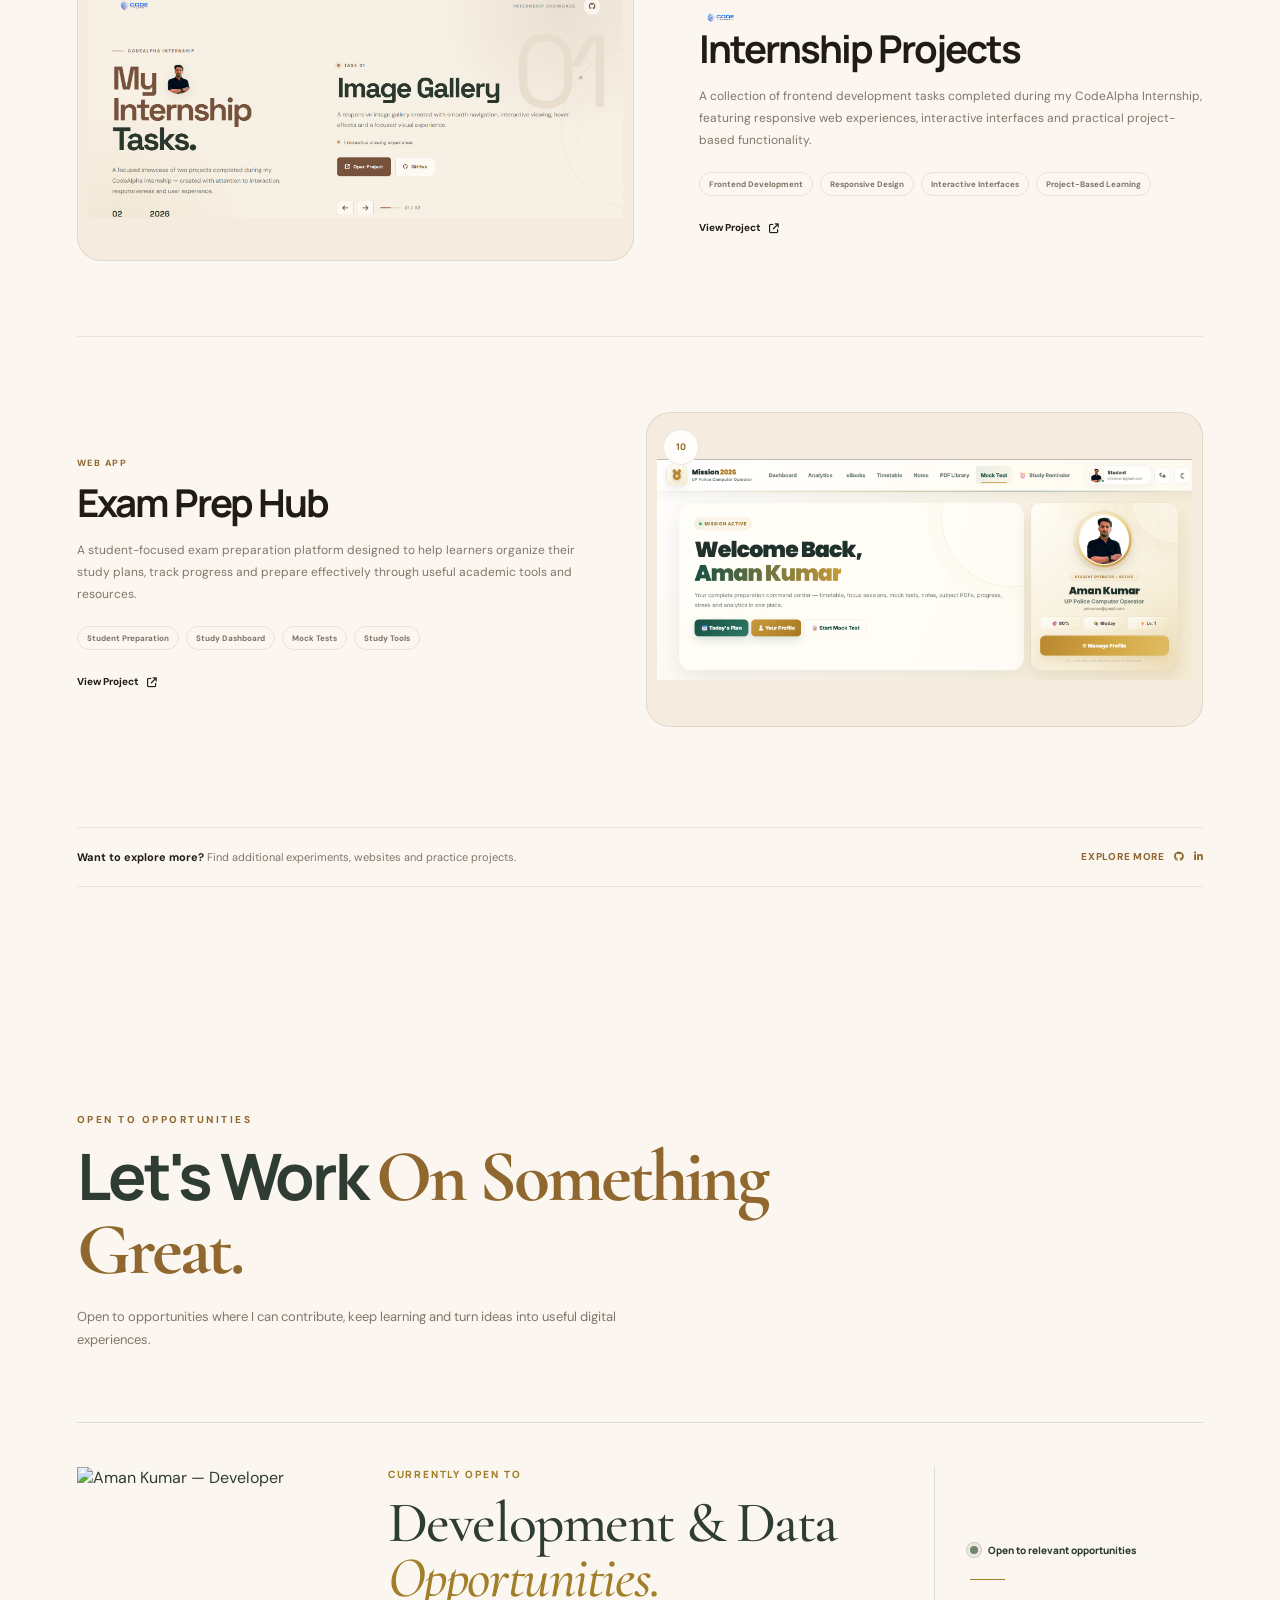
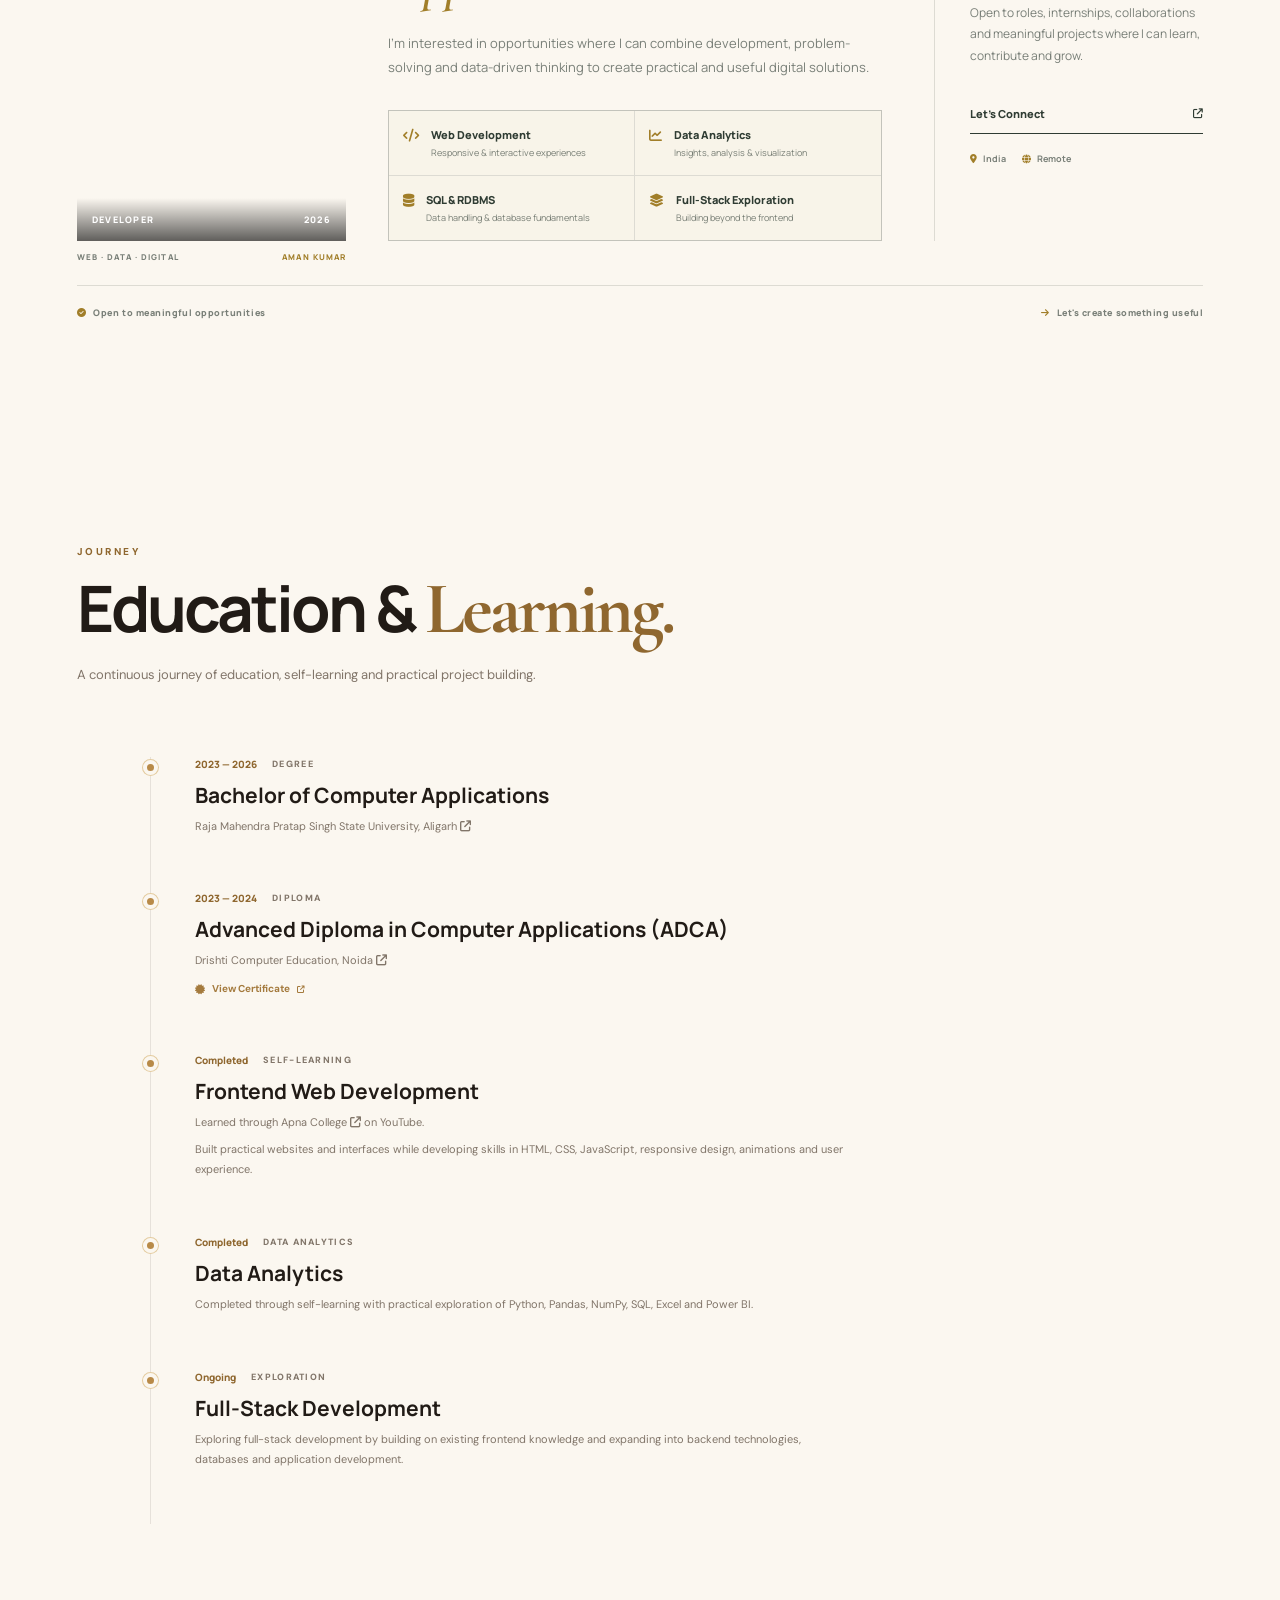
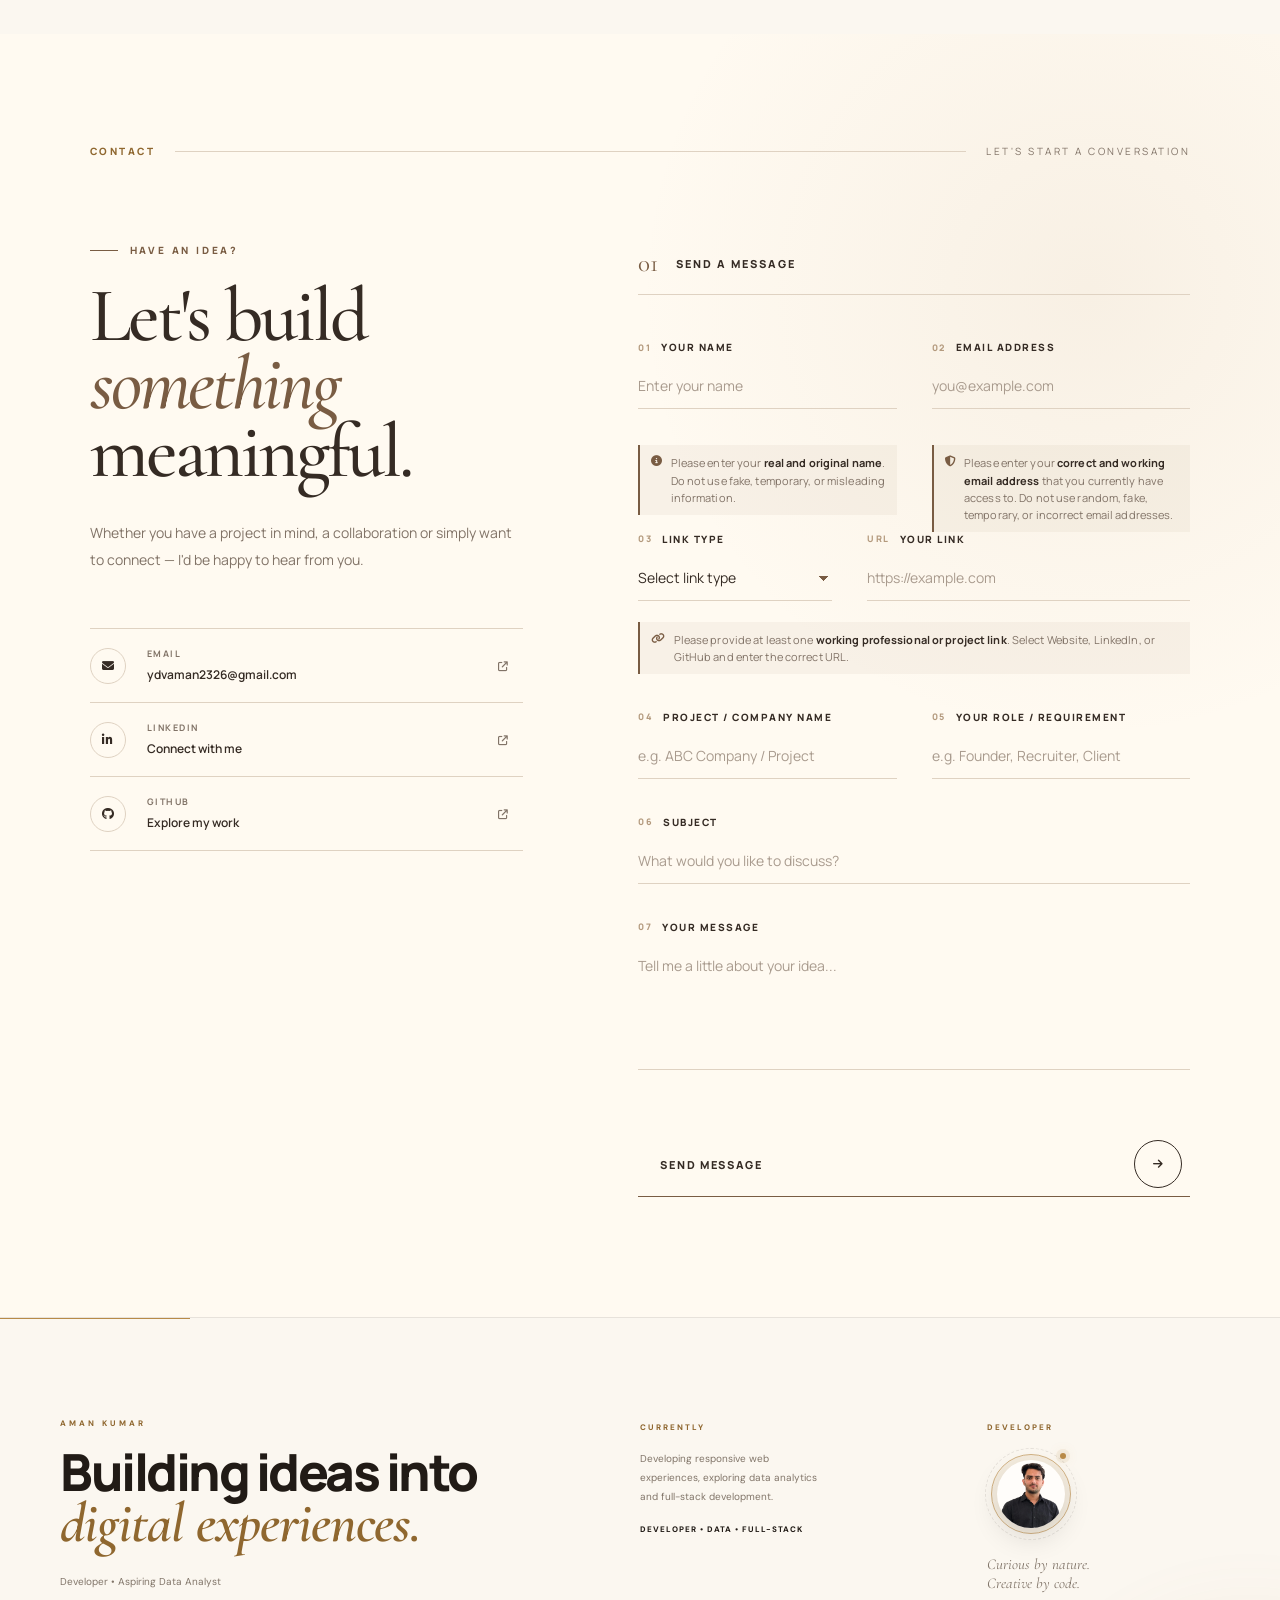
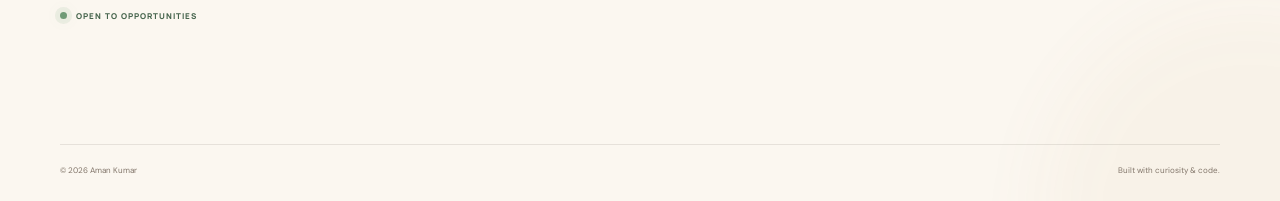
==== commit e53d1248: "update logic" ====
--- a/Task2/index.html
+++ b/Task2/index.html
@@ -2373,7 +2373,50 @@
     width: 0;
     height: 0;
 }
-</style>
+/* Mobile tap highlight only */
+a,
+button,
+[role="button"] {
+    -webkit-tap-highlight-color: transparent;
+    tap-highlight-color: transparent;
+}
+@media (max-width: 768px) {
+    html,
+    body {
+        scrollbar-width: none;
+        -ms-overflow-style: none;
+    }
+
+    html::-webkit-scrollbar,
+    body::-webkit-scrollbar {
+        display: none;
+    }
+}
+/* Hide scrollbar on mobile only */
+@media (max-width: 768px) {
+
+    html {
+        scrollbar-width: none !important;
+        -ms-overflow-style: none !important;
+    }
+
+    html::-webkit-scrollbar {
+        width: 0 !important;
+        height: 0 !important;
+        display: none !important;
+    }
+
+    body {
+        scrollbar-width: none !important;
+        -ms-overflow-style: none !important;
+    }
+
+    body::-webkit-scrollbar {
+        width: 0 !important;
+        height: 0 !important;
+        display: none !important;
+    }
+}</style>
 </head>
 
 
@@ -2392,7 +2435,7 @@
             <div class="ad-loader-ring"></div>
 
             <img
-                src="imgs/linkedin_pro-removebg-preview.png"
+                src="imgs/loaderimg.png"
                 alt="Aman Kumar"
                 class="ad-loader-image"
             >
@@ -2864,7 +2907,7 @@
 >
     <span class="logo-mark">
         <img
-            src="imgs/profileimg1.jpeg"
+            src="imgs/logo.jpeg"
             alt="Aman Kumar"
         >
     </span>
@@ -3061,7 +3104,7 @@
                 </a>
 
                 <!-- <a
-                    href="Aman-Kumar-Resume.pdf"
+                    href="#"
                     download
                     class="resume-link">
 
@@ -3173,7 +3216,7 @@
             <div class="ak-hero-photo">
 
                 <img
-                    src="imgs/profileimg3-removebg-preview.png"
+                    src="imgs/heroimg.png"
                     alt="Aman Kumar"
                     onerror="
                         this.style.display='none';
@@ -3247,7 +3290,7 @@
 <div class="about-image">
 
     <img
-        src="imgs/prfile2-removebg-preview.png"
+        src="imgs/about.png"
         alt="Aman Kumar working on digital projects"
         onerror="
             this.style.display='none';
@@ -8053,11 +8096,11 @@
                 </span>
 
                 <img
-                    src="imgs/Portfolio.png"
+                    src="imgs/project1.png"
                     alt="Portfolio project"
                     onerror="
                         this.onerror=null;
-                        this.src='imgs/portfolio.png';
+                        this.src='imgs/project1.png';
                     ">
 
             </div>
@@ -8125,11 +8168,11 @@
                 </span>
 
                 <img
-                    src="imgs/life.png"
+                    src="imgs/project2.png"
                     alt="Ideas to Life project"
                     onerror="
                         this.onerror=null;
-                        this.src='images/projects/project-2.jpg';
+                        this.src='imgs/project2.png';
                     ">
 
             </div>
@@ -8194,11 +8237,11 @@
                 </span>
 
                 <img
-                    src="imgs/image.png"
+                    src="imgs/project3.png"
                     alt="Cold Drink E-Store project"
                     onerror="
                         this.onerror=null;
-                        this.src='imgs/image.png';
+                        this.src='imgs/project3.png';
                     ">
 
             </div>
@@ -8263,11 +8306,11 @@
                 </span>
 
                 <img
-                    src="imgs/gaon2.png"
+                    src="imgs/project4.png"
                     alt="Bhamori Khurd Digital Village project"
                     onerror="
                         this.onerror=null;
-                        this.src='imgs/gaon2.png';
+                        this.src='imgs/project4.png';
                     ">
 
             </div>
@@ -8331,11 +8374,11 @@
                 </span>
 
                 <img
-                    src="imgs/blinkitclone.png"
+                    src="imgs/project5.png"
                     alt="Blinkitclone project"
                     onerror="
                         this.onerror=null;
-                        this.src='imgs/blinkitclone.png';
+                        this.src='imgs/project5.png';
                     ">
 
             </div>
@@ -8398,11 +8441,11 @@
                 </span>
 
                 <img
-                    src="imgs/profileproject.png"
+                    src="imgs/project6.png"
                     alt="Profile"
                     onerror="
                         this.onerror=null;
-                        this.src='imgs/profileproject.png';
+                        this.src='imgs/project6.png';
                     ">
 
             </div>
@@ -8467,11 +8510,11 @@
                 </span>
 
                 <img
-                    src="imgs/rock,paper,scissors.png"
+                    src="imgs/project7.png"
                     alt="Rock,paper,scissors project"
                     onerror="
                         this.onerror=null;
-                        this.src='imgs/rock,paper,scissors.png';
+                        this.src='imgs/project7.png';
                     ">
 
             </div>
@@ -8534,11 +8577,11 @@
                 </span>
 
                 <img
-                    src="imgs/Krishna.png"
+                    src="imgs/project8.png"
                     alt=" Shri krishnaPadawali"
                     onerror="
                         this.onerror=null;
-                        this.src='imgs/krishna.png';
+                        this.src='imgs/project8.png';
                     ">
 
             </div>
@@ -8602,11 +8645,11 @@
                 </span>
 
                 <img
-                    src="imgs/Tasks.png"
+                    src="imgs/project9.png"
                     alt="Internship project"
                     onerror="
                         this.onerror=null;
-                        this.src='imgs/CodealphaTask1.png';
+                        this.src='imgs/project9.png';
                     ">
 
             </div>
@@ -8674,11 +8717,11 @@
     </span>
 
     <img
-        src="imgs/examprep.png"
+        src="imgs/project10.png"
         alt="Exam Prep Hub"
         onerror="
             this.onerror=null;
-            this.src='imgs/examprep.png';
+            this.src='imgs/project10.png';
         ">
 
 </div>
@@ -9065,7 +9108,7 @@
             
 <span class="akzOpp__formBrand">
     <img
-        src="imgs/profileimg1-removebg-preview.png"
+        src="imgs/logo2.png"
         alt="Aman Kumar"
     >
     <span>  DEVELOPER</span>
@@ -15882,7 +15925,7 @@
         <div class="footer-opportunity-head">
 
             <img
-                src="imgs/profileimg1.jpeg"
+                src="imgs/logo.jpeg"
                 alt="Aman Kumar"
                 class="footer-opportunity-avatar"
             >
@@ -16600,9 +16643,9 @@
                         alt="Aman Kumar"
                     > -->
                     <img 
-    src="imgs/prfile2-removebg-preview.png" 
+    src="imgs/about.png" 
     alt="Aman Kumar"
-    onclick="window.location.href='https://student-amankumar.github.io/aman-digital-space/'"
+    onclick="window.location.href='https://www.linkedin.com/in/aman-kumar-462a21316/'"
     style="cursor:pointer;"
 >
                 </div>
